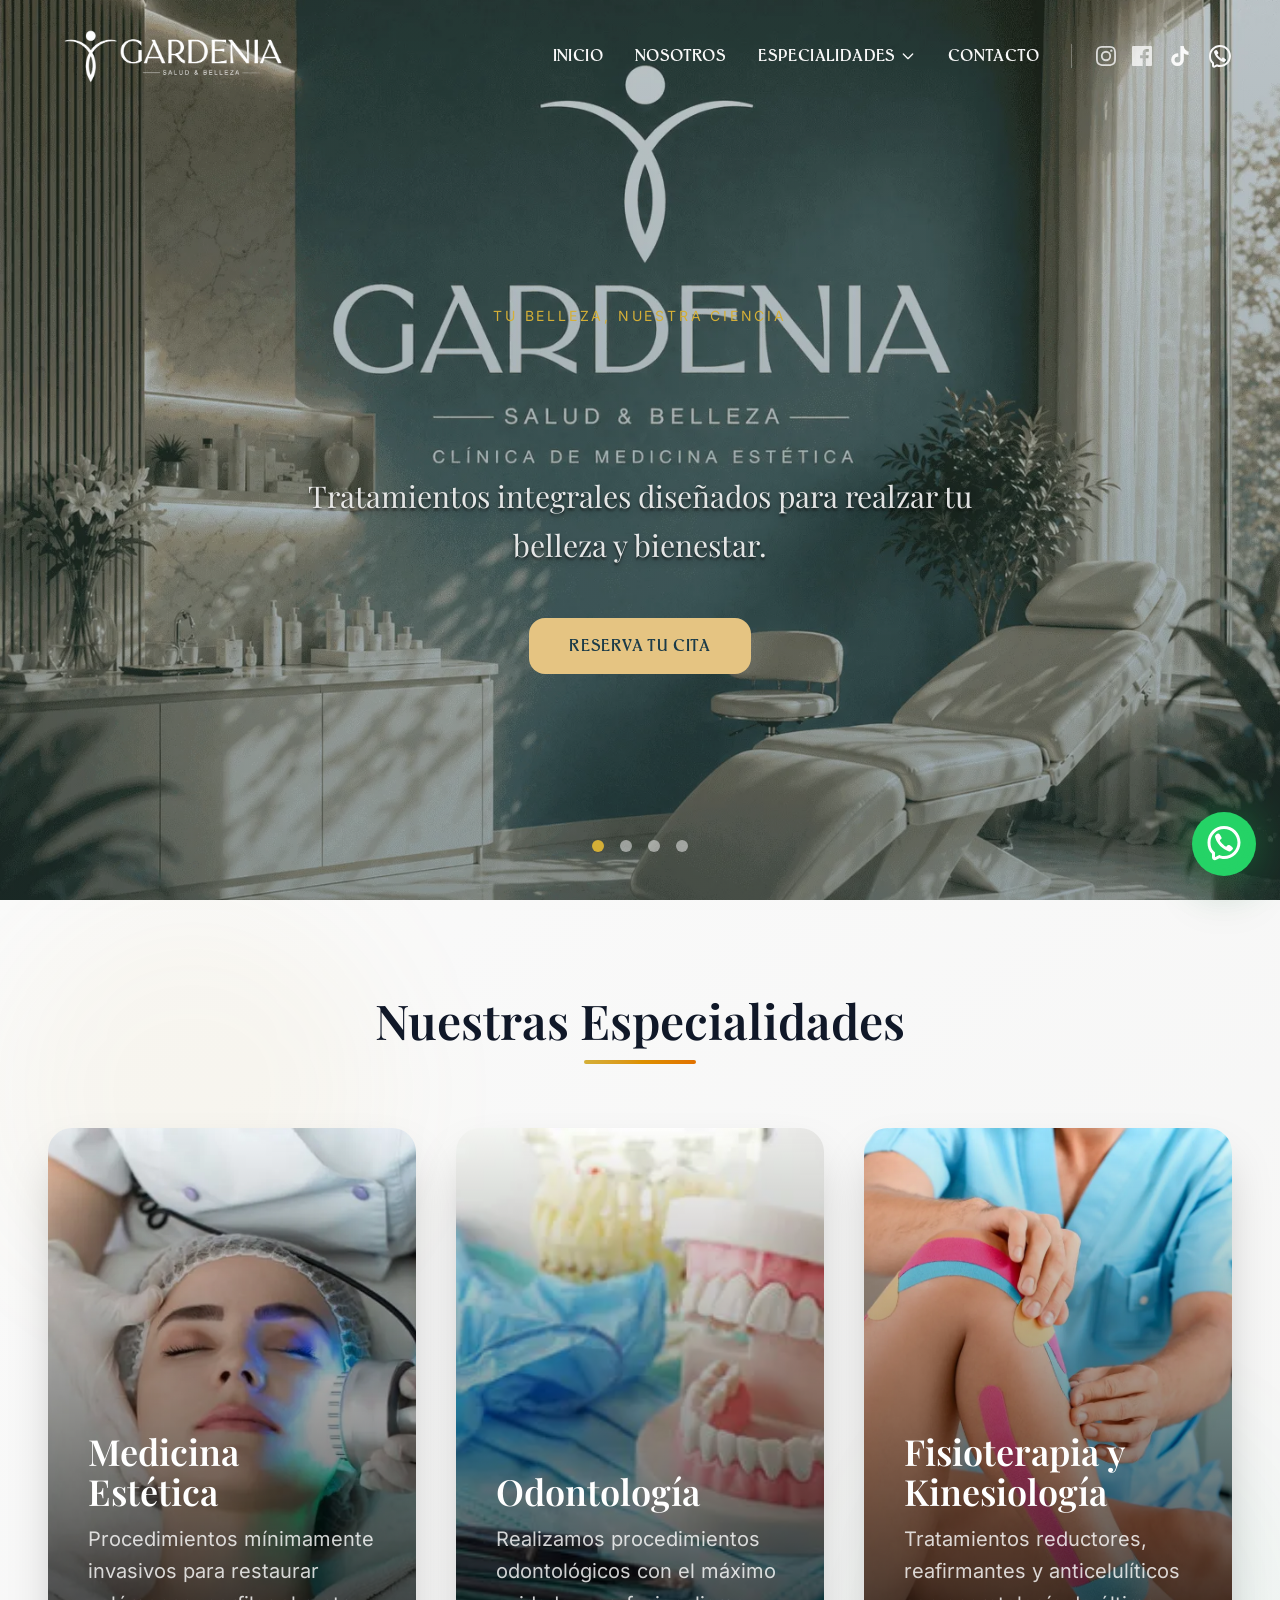
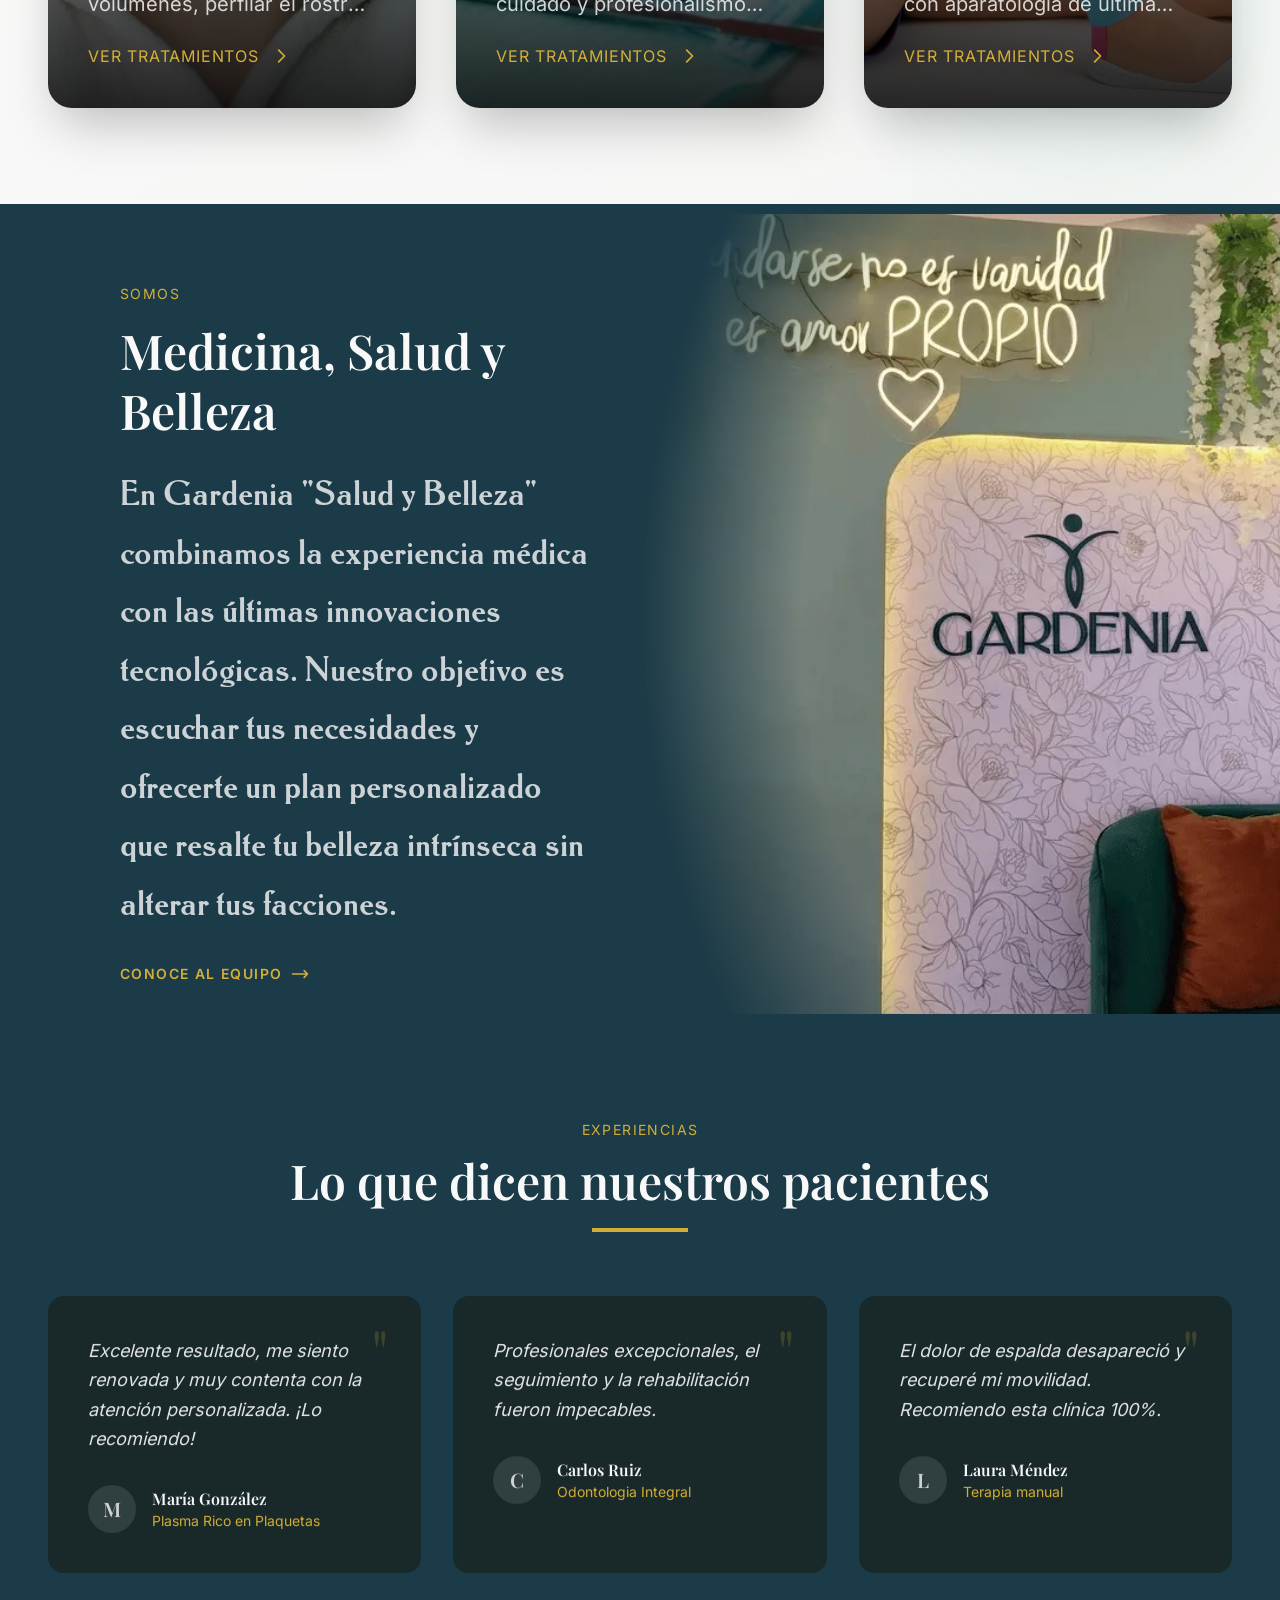
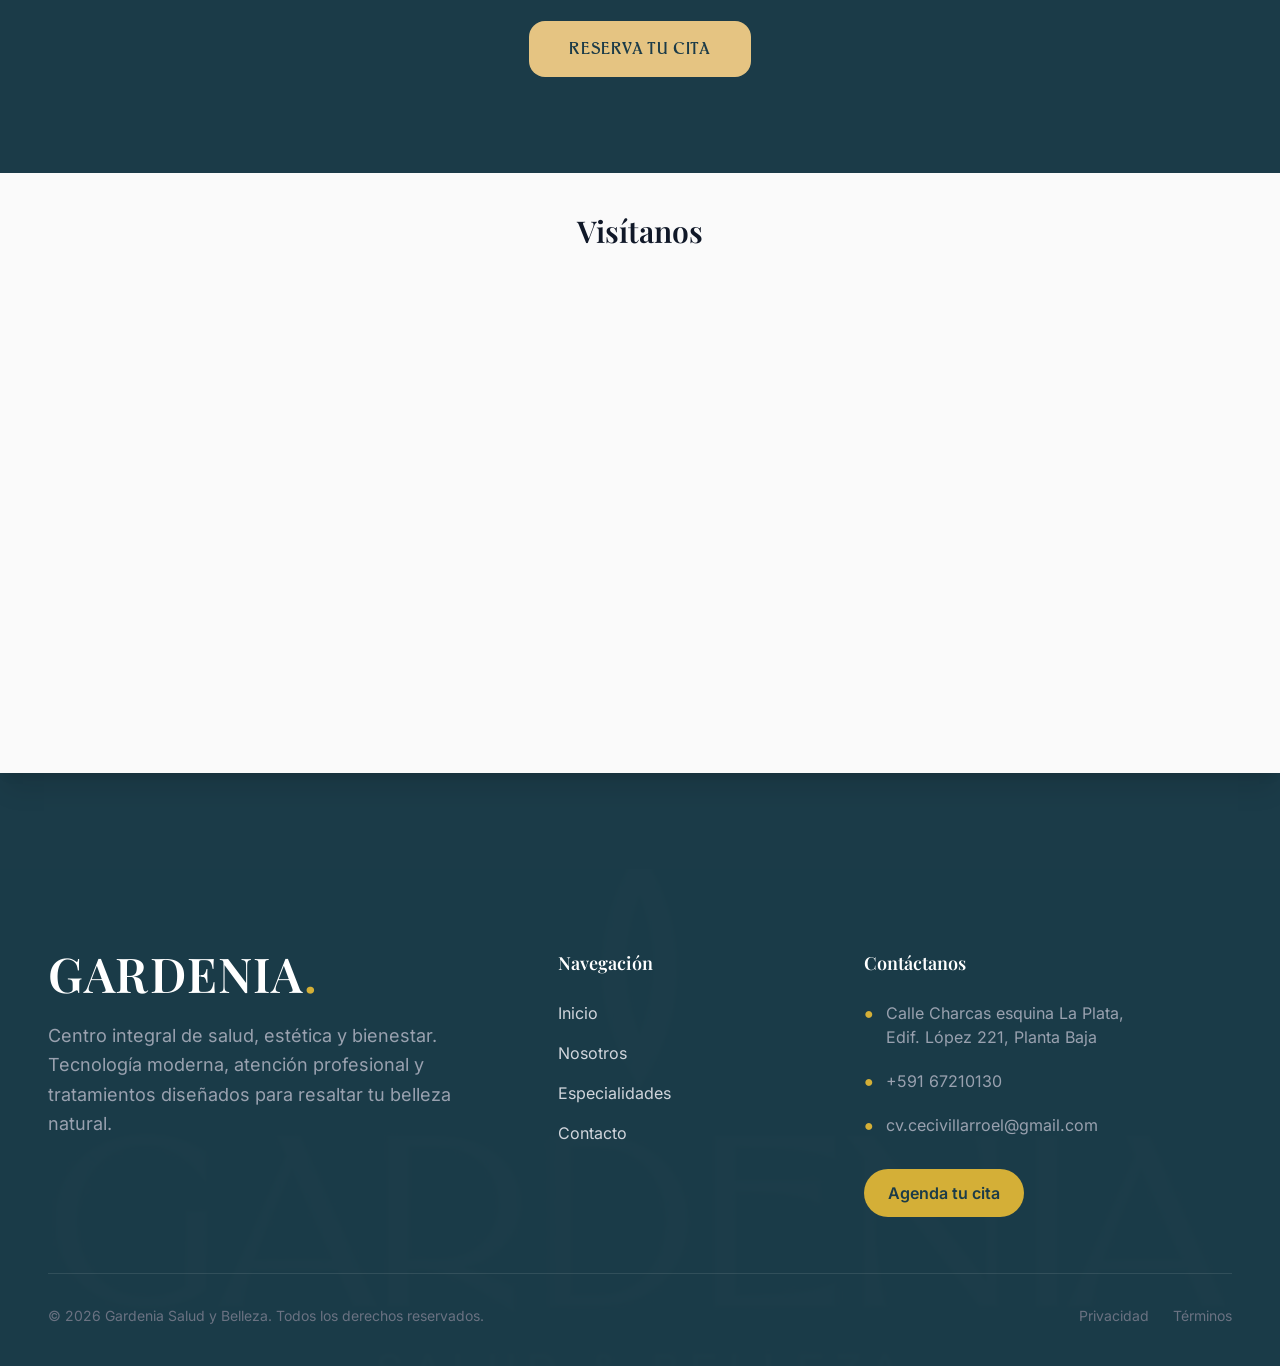
==== index.html @ 192c8b2e "correccion de seo algunas optimizaciones para el seo" ====
<!DOCTYPE html><html lang="es"> <head><meta charset="UTF-8"><meta name="viewport" content="width=device-width, initial-scale=1.0"><meta name="generator" content="Astro v6.1.8"><title>Inicio | Gardenia Salud y Belleza</title><meta name="description" content="Informacion general de la clinica Gardenia Salud y Belleza"><link rel="canonical" href="https://gardeniaclinica.com/"><!-- Robots --><meta name="robots" content="index, follow, max-image-preview:large"><meta http-equiv="content-language" content="es-bo"><!-- Open Graph --><meta property="og:type" content="website"><meta property="og:locale" content="es_BO"><meta property="og:site_name" content="Gardenia Salud y Belleza"><meta property="og:title" content="Inicio"><meta property="og:description" content="Informacion general de la clinica Gardenia Salud y Belleza"><meta property="og:url" content="https://gardeniaclinica.com/"><meta name="twitter:card" content="summary_large_image"><meta name="twitter:title" content="Inicio"><meta name="twitter:description" content="Informacion general de la clinica Gardenia Salud y Belleza"><link rel="icon" type="image/png" href="/favicon.ico"><meta name="generator" content="Astro v6.1.8"><link rel="preload" href="/fonts/inter400.woff2" as="font" type="font/woff2" crossorigin><link rel="preload" href="/fonts/inter600.woff2" as="font" type="font/woff2" crossorigin><link rel="preload" href="/fonts/playfair-display400.woff2" as="font" type="font/woff2" crossorigin><link rel="preload" href="/fonts/playfair-display600.woff2" as="font" type="font/woff2" crossorigin><!-- Schema Local Business --><script type="application/ld+json">{"@context":"https://schema.org","@type":"MedicalBusiness","name":"Gardenia Salud y Belleza","description":"Clínica Gardenia Salud y Belleza integral en Oruro, Bolivia","url":"https://GardeniaClinica.com","telephone":"+59167210130","address":{"@type":"PostalAddress","addressLocality":"Oruro","addressCountry":"BO"},"areaServed":"Oruro","priceRange":"$$"}</script><link rel="stylesheet" href="/_astro/BaseLayout.CpvgAH0Q.css">
<style>.testimonios-bg{background-image:url(/images/gardeniafondo.webp);background-size:cover;background-position:center;background-repeat:no-repeat;background-attachment:fixed;position:relative}.card-glass{background-color:#1a241fb3;backdrop-filter:blur(4px);transition:all .3s ease}.card-glass:hover{background-color:#1a241ff2;transform:scale(1.02)}
</style></head> <body class="bg-dark-green text-ivory antialiased flex flex-col min-h-screen"> <header id="main-header" class="fixed w-full top-0 z-50 transition-all duration-300 bg-transparent"> <div class="container mx-auto px-6 md:px-12 flex justify-between items-center font-custom md:mt-[20px] md:mb-[10px] lg:mt-0"> <a href="/" class="font-serif font-bold text-ivory tracking-wider"> <img src="/images/navlogo.webp" alt="Gardenia Salud y Belleza" width="250" height="100"> <span class="sr-only">Inicio - Gardenia Salud y Belleza</span> </a> <!-- Desktop Nav & Socials --> <div class="hidden md:flex items-center space-x-8"> <nav class="flex space-x-8"> <a href="/" class="text-ivory hover:text-gold transition-colors font-medium text-md uppercase tracking-wide">
Inicio
</a> <a href="/nosotros" class="text-ivory hover:text-gold transition-colors font-medium text-md uppercase tracking-wide">
Nosotros
</a> <div class="relative group"> <button class="text-ivory hover:text-gold transition-colors font-medium text-md uppercase tracking-wide flex items-center gap-1 cursor-pointer">
Especialidades
<svg class="w-4 h-4" fill="none" stroke="currentColor" viewBox="0 0 24 24"><path stroke-linecap="round" stroke-linejoin="round" stroke-width="2" d="M19 9l-7 7-7-7"></path></svg> </button> <div class="absolute left-0 mt-2 w-64 bg-dark-green shadow-xl rounded-md overflow-hidden opacity-0 invisible group-hover:opacity-100 group-hover:visible transition-all duration-300 flex flex-col border border-gold/20"> <a href="/medicina-estetica" class="px-4 py-3 text-ivory hover:bg-gold/10 hover:text-gold transition-colors text-sm">MEDICINA ESTÉTICA</a> <a href="/odontologia" class="px-4 py-3 text-ivory hover:bg-gold/10 hover:text-gold transition-colors text-sm border-t border-ivory/10">ODONTOLOGÍA</a> <a href="/fisioterapia-kinesiologia" class="px-4 py-3 text-ivory hover:bg-gold/10 hover:text-gold transition-colors text-sm border-t border-ivory/10">FISIOTERAPIA Y KINESIOLOGÍA</a> </div> </div> <a href="/contacto" class="text-ivory hover:text-gold transition-colors font-medium text-md uppercase tracking-wide">
Contacto
</a> </nav> <div class="flex items-center space-x-4 border-l border-ivory/30 pl-6"> <a href="https://www.instagram.com/gardenia_saludybelleza.bo/" target="_blank" class="text-ivory/80 hover:text-gold transition-colors" aria-label="Instagram"> <svg class="w-5 h-5" fill="currentColor" viewBox="0 0 24 24"><path d="M12 2.163c3.204 0 3.584.012 4.85.07 3.252.148 4.771 1.691 4.919 4.919.058 1.265.069 1.645.069 4.849 0 3.205-.012 3.584-.069 4.849-.149 3.225-1.664 4.771-4.919 4.919-1.266.058-1.644.07-4.85.07-3.204 0-3.584-.012-4.849-.07-3.26-.149-4.771-1.699-4.919-4.92-.058-1.265-.07-1.644-.07-4.849 0-3.204.013-3.583.07-4.849.149-3.227 1.664-4.771 4.919-4.919 1.266-.057 1.645-.069 4.849-.069zM12 0C8.741 0 8.333.014 7.053.072 2.695.272.273 2.69.073 7.052.014 8.333 0 8.741 0 12c0 3.259.014 3.668.072 4.948.2 4.358 2.618 6.78 6.98 6.98C8.333 23.986 8.741 24 12 24c3.259 0 3.668-.014 4.948-.072 4.354-.2 6.782-2.618 6.979-6.98.059-1.28.073-1.689.073-4.948 0-3.259-.014-3.667-.072-4.947-.196-4.354-2.617-6.78-6.979-6.98C15.668.014 15.259 0 12 0zm0 5.838a6.162 6.162 0 100 12.324 6.162 6.162 0 000-12.324zM12 16a4 4 0 110-8 4 4 0 010 8zm6.406-11.845a1.44 1.44 0 100 2.881 1.44 1.44 0 000-2.881z"></path> </svg> </a> <a href="https://www.facebook.com/profile.php?id=61565508519835" target="_blank" class="text-ivory/80 hover:text-gold transition-colors" aria-label="Facebook"> <svg class="w-5 h-5" fill="currentColor" viewBox="0 0 24 24"><path d="M22.675 0H1.325C.593 0 0 .593 0 1.325v21.351C0 23.407.593 24 1.325 24H12.82v-9.294H9.692v-3.622h3.128V8.413c0-3.1 1.893-4.788 4.659-4.788 1.325 0 2.463.099 2.795.143v3.24l-1.918.001c-1.504 0-1.795.715-1.795 1.763v2.313h3.587l-.467 3.622h-3.12V24h6.116c.73 0 1.323-.593 1.323-1.325V1.325C24 .593 23.407 0 22.675 0z"></path> </svg> </a> <!-- TikTok --> <a href="https://www.tiktok.com/@gardenia.saludybelleza" target="_blank" class="text-ivory hover:text-gold transition-colors" aria-label="TikTok"> <svg class="w-6 h-6" fill="currentColor" viewBox="0 0 24 24"><path d="M19.589 6.686a4.793 4.793 0 0 1-3.77-4.245V2h-3.445v13.672a2.896 2.896 0 0 1-2.894 2.889 2.896 2.896 0 0 1-2.894-2.889c0-1.594 1.3-2.889 2.894-2.889.3 0 .588.047.86.134v-3.5a6.311 6.311 0 0 0-.86-.059 6.34 6.34 0 0 0-6.343 6.346 6.34 6.34 0 0 0 6.343 6.344 6.34 6.34 0 0 0 6.343-6.344V9.435a8.291 8.291 0 0 0 4.774 1.49V7.445a4.46 4.46 0 0 1-2.648-.759z"></path></svg> </a> <!-- WhatsApp --> <a href="https://wa.me/59167210130" target="_blank" class="text-ivory hover:text-gold transition-colors" aria-label="WhatsApp"> <svg class="w-6 h-6" fill="currentColor" viewBox="0 0 24 24"> <path d="M6.014 8.00613C6.12827 7.1024 7.30277 5.87414 8.23488 6.01043L8.23339 6.00894C9.14051 6.18132 9.85859 7.74261 10.2635 8.44465C10.5504 8.95402 10.3641 9.4701 10.0965 9.68787C9.7355 9.97883 9.17099 10.3803 9.28943 10.7834C9.5 11.5 12 14 13.2296 14.7107C13.695 14.9797 14.0325 14.2702 14.3207 13.9067C14.5301 13.6271 15.0466 13.46 15.5548 13.736C16.3138 14.178 17.0288 14.6917 17.69 15.27C18.0202 15.546 18.0977 15.9539 17.8689 16.385C17.4659 17.1443 16.3003 18.1456 15.4542 17.9421C13.9764 17.5868 8 15.27 6.08033 8.55801C5.97237 8.24048 5.99955 8.12044 6.014 8.00613Z"></path> <path fill-rule="evenodd" clip-rule="evenodd" d="M12 23C10.7764 23 10.0994 22.8687 9 22.5L6.89443 23.5528C5.56462 24.2177 4 23.2507 4 21.7639V19.5C1.84655 17.492 1 15.1767 1 12C1 5.92487 5.92487 1 12 1C18.0751 1 23 5.92487 23 12C23 18.0751 18.0751 23 12 23ZM6 18.6303L5.36395 18.0372C3.69087 16.4772 3 14.7331 3 12C3 7.02944 7.02944 3 12 3C16.9706 3 21 7.02944 21 12C21 16.9706 16.9706 21 12 21C11.0143 21 10.552 20.911 9.63595 20.6038L8.84847 20.3397L6 21.7639V18.6303Z"></path> </svg> </a> </div> </div> <!-- Mobile Menu Button --> <button id="mobile-menu-btn" class="md:hidden text-ivory focus:outline-none" aria-label="Toggle Menu"> <svg class="w-6 h-6" fill="none" stroke="currentColor" viewBox="0 0 24 24" xmlns="http://www.w3.org/2000/svg"> <path stroke-linecap="round" stroke-linejoin="round" stroke-width="2" d="M4 6h16M4 12h16m-7 6h7"></path> </svg> </button> </div> <!-- Mobile Nav --> <div id="mobile-menu" class="fixed inset-0 bg-dark-green z-40 transform translate-x-full transition-transform duration-300 md:hidden flex flex-col justify-center items-center space-y-8"> <button id="close-menu-btn" class="absolute top-6 right-6 text-ivory focus:outline-none" aria-label="Close Menu"> <svg class="w-8 h-8" fill="none" stroke="currentColor" viewBox="0 0 24 24" xmlns="http://www.w3.org/2000/svg"> <path stroke-linecap="round" stroke-linejoin="round" stroke-width="2" d="M6 18L18 6M6 6l12 12"></path> </svg> </button> <a href="/" class="mobile-link text-3xl font-serif text-ivory hover:text-gold">Inicio</a> <a href="/nosotros" class="mobile-link text-3xl font-serif text-ivory hover:text-gold">Nosotros</a> <div class="flex flex-col items-center space-y-4 w-full"> <span class="text-3xl font-serif text-ivory/70 border-b border-ivory/20 pb-2 mb-2">Tratamientos</span> <a href="/medicina-estetica" class="mobile-link text-xl font-serif text-ivory hover:text-gold">Medicina Estética</a> <a href="/odontologia" class="mobile-link text-xl font-serif text-ivory hover:text-gold">Odontología</a> <a href="/fisioterapia-kinesiologia" class="mobile-link text-xl font-serif text-ivory hover:text-gold">Fisioterapia y Kinesiología</a> </div> <a href="/contacto" class="mobile-link text-3xl font-serif text-ivory hover:text-gold">Contacto</a> <div class="flex space-x-6 pt-8 mt-4 border-t border-ivory/20 w-1/2 justify-center"> <a href="https://www.instagram.com/gardenia_saludybelleza.bo/" class="text-ivory hover:text-gold transition-colors" aria-label="Instagram"> <svg class="w-8 h-8" fill="currentColor" viewBox="0 0 24 24"><path d="M12 2.163c3.204 0 3.584.012 4.85.07 3.252.148 4.771 1.691 4.919 4.919.058 1.265.069 1.645.069 4.849 0 3.205-.012 3.584-.069 4.849-.149 3.225-1.664 4.771-4.919 4.919-1.266.058-1.644.07-4.85.07-3.204 0-3.584-.012-4.849-.07-3.26-.149-4.771-1.699-4.919-4.92-.058-1.265-.07-1.644-.07-4.849 0-3.204.013-3.583.07-4.849.149-3.227 1.664-4.771 4.919-4.919 1.266-.057 1.645-.069 4.849-.069zM12 0C8.741 0 8.333.014 7.053.072 2.695.272.273 2.69.073 7.052.014 8.333 0 8.741 0 12c0 3.259.014 3.668.072 4.948.2 4.358 2.618 6.78 6.98 6.98C8.333 23.986 8.741 24 12 24c3.259 0 3.668-.014 4.948-.072 4.354-.2 6.782-2.618 6.979-6.98.059-1.28.073-1.689.073-4.948 0-3.259-.014-3.667-.072-4.947-.196-4.354-2.617-6.78-6.979-6.98C15.668.014 15.259 0 12 0zm0 5.838a6.162 6.162 0 100 12.324 6.162 6.162 0 000-12.324zM12 16a4 4 0 110-8 4 4 0 010 8zm6.406-11.845a1.44 1.44 0 100 2.881 1.44 1.44 0 000-2.881z"></path></svg> </a> <a href="https://www.facebook.com/profile.php?id=61565508519835" class="text-ivory hover:text-gold transition-colors" aria-label="Facebook"> <svg class="w-8 h-8" fill="currentColor" viewBox="0 0 24 24"><path d="M22.675 0H1.325C.593 0 0 .593 0 1.325v21.351C0 23.407.593 24 1.325 24H12.82v-9.294H9.692v-3.622h3.128V8.413c0-3.1 1.893-4.788 4.659-4.788 1.325 0 2.463.099 2.795.143v3.24l-1.918.001c-1.504 0-1.795.715-1.795 1.763v2.313h3.587l-.467 3.622h-3.12V24h6.116c.73 0 1.323-.593 1.323-1.325V1.325C24 .593 23.407 0 22.675 0z"></path></svg> </a> <!-- TikTok --> <a href="https://www.tiktok.com/@gardenia.saludybelleza" class="text-ivory hover:text-gold transition-colors" aria-label="TikTok"> <svg class="w-8 h-8" fill="currentColor" viewBox="0 0 24 24"><path d="M19.589 6.686a4.793 4.793 0 0 1-3.77-4.245V2h-3.445v13.672a2.896 2.896 0 0 1-2.894 2.889 2.896 2.896 0 0 1-2.894-2.889c0-1.594 1.3-2.889 2.894-2.889.3 0 .588.047.86.134v-3.5a6.311 6.311 0 0 0-.86-.059 6.34 6.34 0 0 0-6.343 6.346 6.34 6.34 0 0 0 6.343 6.344 6.34 6.34 0 0 0 6.343-6.344V9.435a8.291 8.291 0 0 0 4.774 1.49V7.445a4.46 4.46 0 0 1-2.648-.759z"></path></svg> </a> <!-- WhatsApp --> <a href="https://wa.me/59167210130" class="text-ivory hover:text-gold transition-colors" aria-label="WhatsApp"> <svg class="w-8 h-8" fill="currentColor" viewBox="0 0 24 24"><path d="M20.52 3.48A11.66 11.66 0 0 0 12.51 0C6 0 .88 5.12.88 11.62c0 2.04.53 4.04 1.55 5.78L.03 24l6.83-1.79c1.69.92 3.59 1.41 5.53 1.41h.01c6.5 0 11.62-5.12 11.62-11.62a11.58 11.58 0 0 0-3.5-8.52zM12.51 21.2c-1.72 0-3.41-.46-4.86-1.34l-.35-.2-4.05 1.06 1.08-3.95-.23-.36A9.58 9.58 0 0 1 2.9 11.6c0-5.3 4.31-9.61 9.61-9.61 2.57 0 4.98 1 6.79 2.81a9.58 9.58 0 0 1 2.82 6.79c-.01 5.3-4.32 9.61-9.61 9.61zm5.28-7.19c-.29-.15-1.72-.85-1.99-.95-.27-.09-.46-.14-.66.14-.2.29-.76.95-.93 1.14-.17.2-.34.22-.63.07-.29-.15-1.22-.45-2.32-1.43-.86-.77-1.44-1.72-1.61-2.01-.17-.29-.02-.45.13-.59.13-.13.29-.34.44-.51.15-.17.2-.29.3-.48.1-.19.05-.36-.03-.5-.08-.15-.66-1.6-.91-2.19-.24-.57-.48-.48-.66-.49-.17 0-.36-.01-.55-.01s-.5.07-.76.35c-.26.28-1 1.23-1 3 0 1.77 1.29 3.48 1.47 3.72.18.24 2.54 3.88 6.16 5.44.86.37 1.53.59 2.05.75.86.27 1.64.23 2.26.14.69-.1 1.72-.7 1.96-1.38.24-.68.24-1.26.17-1.38-.07-.12-.26-.2-.55-.35z"></path></svg> </a> </div> </div> </header> <script type="module">document.addEventListener("DOMContentLoaded",()=>{const e=document.getElementById("main-header"),s=document.getElementById("mobile-menu-btn"),l=document.getElementById("close-menu-btn"),n=document.getElementById("mobile-menu"),d=document.querySelectorAll(".mobile-link");window.addEventListener("scroll",()=>{window.scrollY>50?(e?.classList.remove("bg-transparent","py-4"),e?.classList.add("bg-dark-green","shadow-md","py-2")):(e?.classList.add("bg-transparent","py-4"),e?.classList.remove("bg-dark-green","shadow-md","py-2"))});const t=()=>{n?.classList.toggle("translate-x-full"),document.body.classList.toggle("overflow-hidden")};s?.addEventListener("click",t),l?.addEventListener("click",t),d.forEach(o=>{o.addEventListener("click",()=>{n?.classList.contains("translate-x-full")||t()})})});</script> <main class="flex-grow">   <section id="hero-carousel" class="relative h-screen flex items-center justify-center overflow-hidden bg-dark-green"> <!-- Slide 1 --> <div class="carousel-slide absolute inset-0 w-full h-full opacity-100 z-10 transition-opacity duration-1000"> <div class="absolute inset-0 bg-[url('/images/CarruselGardenia1.webp')] bg-cover bg-no-repeat bg-center opacity-90 mix-blend-multiply"></div> <div class="absolute inset-0 bg-gradient-to-b from-dark-green/20 to-dark-green/40"></div> <div class="container mx-auto px-6 relative z-20 text-center max-w-4xl h-full flex flex-col justify-center items-center pt-20"> <span class="slide-content block text-gold font-medium tracking-[0.2em] uppercase text-sm mb-6">Tu belleza, nuestra ciencia</span> <h1 class="slide-content text-5xl md:text-7xl font-serif font-bold text-ivory mb-8 leading-tight"> <!-- 	GARDENIA <br /> estética y salud--> <br> </h1> <p class="slide-content text-lg md:text-3xl font-serif text-shadow-lg/30 text-ivory/90 mb-12 max-w-2xl mx-auto leading-relaxed">
Tratamientos integrales diseñados para realzar tu belleza y
					bienestar.
</p> <div class="slide-content font-custom"> <a href="https://wa.me/59167210130" target="_blank" class="rounded-2xl inline-block bg-gold-sand text-dark-green px-10 py-4 uppercase tracking-wider text-md font-medium hover:bg-gold transition-colors duration-300">
Reserva tu cita
</a> </div> </div> </div> <!-- Slide 2 --> <div class="carousel-slide absolute inset-0 w-full h-full opacity-0 z-0 transition-opacity duration-1000"> <div class="absolute inset-0 bg-[url('/images/esteticaCarrusel.webp')] bg-cover bg-center opacity-90 mix-blend-multiply"></div> <div class="absolute inset-0 bg-gradient-to-b from-dark-green/20 to-dark-green/40"></div> <div class="container mx-auto px-6 relative z-20 h-full flex flex-col justify-center items-end text-right pt-20"> <div class="max-w-3xl"> <span class="slide-content block text-gold font-medium tracking-[0.2em] uppercase text-sm mb-6 translate-y-8 opacity-0">Resultados Visibles</span> <h1 class="slide-content text-5xl md:text-7xl font-serif font-bold text-ivory mb-8 leading-tight translate-y-8 opacity-0">
Medicina Estética <br> de Vanguardia
</h1> <p class="slide-content font-Segoe-Script text-lg md:text-3xl text-shadow-lg/30 text-ivory/90 mb-6 max-w-2xl ml-auto leading-relaxed translate-y-8 opacity-0">
Empieza hoy tu transformación. Te acompañamos en cada
						paso.
</p> <div class="slide-content translate-y-8 opacity-0 font-custom"> <a href="/medicina-estetica" class="rounded-2xl inline-block bg-gold text-shadow-lg/10 text-white px-10 py-4 uppercase tracking-wider text-md font-medium hover:bg-gold-sand transition-colors duration-300">
Ver Tratamientos
</a> </div> </div> </div> </div> <!-- Slide 3 --> <div class="carousel-slide absolute inset-0 w-full h-full opacity-0 z-0 transition-opacity duration-1000"> <div class="absolute inset-0 bg-[url('https://images.unsplash.com/photo-1629909613654-28e377c37b09?q=80&w=2068&auto=format&fit=crop')] bg-cover bg-center opacity-90 mix-blend-multiply"></div> <div class="absolute inset-0 bg-gradient-to-b from-dark-green/20 to-dark-green/40"></div> <div class="container mx-auto px-6 relative z-20 h-full flex flex-col justify-center items-end text-right pt-20"> <div class="max-w-3xl"> <span class="slide-content block text-gold font-medium tracking-[0.2em] uppercase text-sm mb-6 translate-y-8 opacity-0">Tu bienestar es prioridad</span> <h1 class="slide-content text-5xl md:text-7xl font-serif font-bold text-ivory mb-8 leading-tight translate-y-8 opacity-0">
Odontología <br> Integral
</h1> <p class="slide-content font-Segoe-Script text-lg md:text-3xl text-shadow-lg/30 text-ivory/90 mb-6 max-w-2xl ml-auto leading-relaxed translate-y-8 opacity-0">
Una sonrisa que enamora comienza con una salud que se
						siente.
</p> <div class="slide-content translate-y-8 opacity-0 font-custom"> <a href="/odontologia" class="rounded-2xl inline-block text-shadow-lg/10 bg-gold text-white px-10 py-4 uppercase tracking-wider text-md font-medium hover:bg-gold-sand transition-colors duration-300">
Ver Tratamientos
</a> </div> </div> </div> </div> <!-- Slide 4 --> <div class="carousel-slide absolute inset-0 w-full h-full opacity-0 z-0 transition-opacity duration-1000"> <div class="absolute inset-0 bg-[url('/images/fisioCarrusel.webp')] bg-cover bg-center opacity-90 mix-blend-multiply"></div> <div class="absolute inset-0 bg-gradient-to-b from-dark-green/20 to-dark-green/40"></div> <div class="container mx-auto px-6 relative z-20 h-full flex flex-col justify-center items-end text-right pt-20"> <div class="max-w-3xl"> <span class="slide-content block text-gold font-medium tracking-[0.2em] uppercase text-sm mb-6 translate-y-8 opacity-0">Tecnología de última generación</span> <h1 class="slide-content text-5xl md:text-7xl font-serif font-bold text-ivory mb-8 leading-tight translate-y-8 opacity-0">
Fisioterapia y Kinesiología <br> </h1> <p class="slide-content font-Segoe-Script text-lg md:text-3xl text-shadow-lg/30 text-ivory/90 mb-6 max-w-2xl ml-auto leading-relaxed translate-y-8 opacity-0">
Da el primer paso hacia un cuerpo sin límites.
</p> <div class="slide-content translate-y-8 opacity-0 font-custom"> <a href="/fisioterapia-kinesiologia" class="rounded-2xl inline-block text-shadow-lg/10 bg-gold-sand text-dark-green px-10 py-4 uppercase tracking-wider text-md font-medium hover:bg-gold transition-colors duration-300">
Ver Tratamientos
</a> </div> </div> </div> </div> <!-- Carousel Controls --> <div class="absolute bottom-12 left-0 right-0 z-30 flex justify-center space-x-4"> <button class="carousel-dot w-3 h-3 rounded-full bg-gold transition-colors duration-300" data-index="0" aria-label="Slide 1"></button> <button class="carousel-dot w-3 h-3 rounded-full bg-ivory/50 hover:bg-ivory transition-colors duration-300" data-index="1" aria-label="Slide 2"></button> <button class="carousel-dot w-3 h-3 rounded-full bg-ivory/50 hover:bg-ivory transition-colors duration-300" data-index="2" aria-label="Slide 3"></button> <button class="carousel-dot w-3 h-3 rounded-full bg-ivory/50 hover:bg-ivory transition-colors duration-300" data-index="3" aria-label="Slide 4"></button> </div> </section>  <section id="especialidades" class="py-24 bg-gradient-to-br from-zinc-50 to-stone-100 relative overflow-hidden"> <!-- Elementos decorativos suaves --> <div class="absolute top-0 left-0 w-96 h-96 bg-gold/5 rounded-full blur-3xl"></div> <div class="absolute bottom-0 right-0 w-96 h-96 bg-emerald-500/5 rounded-full blur-3xl"></div> <div class="container mx-auto px-6 md:px-12 relative"> <!-- Título --> <div class="text-center mb-16 scroll-reveal"> <h2 class="text-4xl md:text-5xl font-serif font-bold text-gray-900 mb-4">
Nuestras Especialidades
</h2> <div class="w-28 h-1 bg-gradient-to-r from-gold to-amber-600 mx-auto rounded-full"></div> </div> <!-- Grid de Cards --> <div class="grid grid-cols-1 md:grid-cols-3 gap-8 md:gap-10"> <!-- Card 1: Medicina Estética --> <div class="scroll-reveal group relative h-[520px] md:h-[580px] rounded-3xl overflow-hidden shadow-2xl"> <img src="/images/cardEsteticaIndex.webp" alt="Medicina Estética" class="absolute inset-0 w-full h-full object-cover transition-transform duration-700 group-hover:scale-110"> <div class="absolute inset-0 bg-gradient-to-t from-black/85 via-black/40 to-transparent transition-all duration-500 group-hover:via-black/50"></div> <div class="absolute bottom-0 left-0 right-0 p-8 md:p-10 text-white"> <h3 class="text-3xl md:text-2xl lg:text-4xl font-serif font-bold mb-3 group-hover:text-gold transition-colors">
Medicina Estética
</h3> <p class="text-white/80 leading-relaxed mb-6 line-clamp-3 text-xl">
Procedimientos mínimamente invasivos para restaurar
							volúmenes, perfilar el rostro y lograr resultados
							naturales y armoniosos.
</p> <a href="/medicina-estetica" class="inline-flex items-center gap-2 text-gold font-medium uppercase tracking-wider text-md hover:gap-3 transition-all">
Ver tratamientos
<svg xmlns="http://www.w3.org/2000/svg" class="w-5 h-5 transition-transform group-hover:translate-x-1" fill="none" viewBox="0 0 24 24" stroke="currentColor"> <path stroke-linecap="round" stroke-linejoin="round" stroke-width="2" d="M14 5l7 7-7 7"></path> </svg> </a> </div> </div> <!-- Card 2: Odontología --> <div class="scroll-reveal group relative h-[520px] md:h-[580px] rounded-3xl overflow-hidden shadow-2xl"> <img src="/images/cardOdontologoIndex.webp" alt="Odontología" class="absolute inset-0 w-full h-full object-cover transition-transform duration-700 group-hover:scale-110"> <div class="absolute inset-0 bg-gradient-to-t from-black/85 via-black/40 to-transparent transition-all duration-500 group-hover:via-black/50"></div> <div class="absolute bottom-0 left-0 right-0 p-8 md:p-10 text-white"> <h3 class="text-3xl md:text-2xl lg:text-4xl font-serif font-bold mb-3 group-hover:text-gold transition-colors">
Odontología
</h3> <p class="text-white/80 leading-relaxed mb-6 line-clamp-3 text-xl">
Realizamos procedimientos odontológicos con el
							máximo cuidado y profesionalismo para devolverte la
							salud y estética de tu sonrisa.
</p> <a href="/odontologia" class="inline-flex items-center gap-2 text-gold font-medium uppercase tracking-wider text-md hover:gap-3 transition-all">
Ver tratamientos
<svg xmlns="http://www.w3.org/2000/svg" class="w-5 h-5 transition-transform group-hover:translate-x-1" fill="none" viewBox="0 0 24 24" stroke="currentColor"> <path stroke-linecap="round" stroke-linejoin="round" stroke-width="2" d="M14 5l7 7-7 7"></path> </svg> </a> </div> </div> <!-- Card 3: Fisioterapia --> <div class="scroll-reveal group relative h-[520px] md:h-[580px] rounded-3xl overflow-hidden shadow-2xl"> <img src="/images/cardFisioIndex.webp" alt="Fisioterapia y Kinesiología" class="absolute inset-0 w-full h-full object-cover transition-transform duration-700 group-hover:scale-110"> <div class="absolute inset-0 bg-gradient-to-t from-black/85 via-black/40 to-transparent transition-all duration-500 group-hover:via-black/50"></div> <div class="absolute bottom-0 left-0 right-0 p-8 md:p-10 text-white"> <h3 class="text-3xl md:text-2xl lg:text-4xl font-serif font-bold mb-3 group-hover:text-gold transition-colors">
Fisioterapia y Kinesiología
</h3> <p class="text-white/80 leading-relaxed mb-6 line-clamp-3 text-xl">
Tratamientos reductores, reafirmantes y
							anticelulíticos con aparatología de última
							generación.
</p> <a href="/fisioterapia-kinesiologia" class="inline-flex items-center gap-2 text-gold font-medium uppercase tracking-wider text-md hover:gap-3 transition-all">
Ver tratamientos
<svg xmlns="http://www.w3.org/2000/svg" class="w-5 h-5 transition-transform group-hover:translate-x-1" fill="none" viewBox="0 0 24 24" stroke="currentColor"> <path stroke-linecap="round" stroke-linejoin="round" stroke-width="2" d="M14 5l7 7-7 7"></path> </svg> </a> </div> </div> </div> </div> </section>  <section class="bg-dark-green"> <div class="mx-auto flex flex-col md:flex-row items-center"> <div class="md:w-1/2 mt-10 sm:pt-20 mb-12 md:mt-0 md:mb-0 pr-0 md:pr-12 md:px-30 gsap-fade-up px-6"> <span class="text-gold font-medium uppercase tracking-widest text-sm mb-4 block">Somos</span> <h2 class="text-4xl md:text-5xl font-serif font-bold text-ivory mb-6 leading-tight sm:text-2xl">
Medicina, Salud y Belleza
</h2> <p class="text-md sm:text-lg text-ivory/80 leading-relaxed mb-8 md:text-2xl lg:text-4xl font-custom">
En Gardenia "Salud y Belleza" combinamos la experiencia
					médica con las últimas innovaciones tecnológicas. Nuestro
					objetivo es escuchar tus necesidades y ofrecerte un plan
					personalizado que resalte tu belleza intrínseca sin alterar
					tus facciones.
</p> <a href="/nosostros" class="text-gold mb-0 md:mb-10 font-bold uppercase tracking-widest text-sm flex items-center group">
Conoce al equipo
<svg class="w-5 h-5 ml-2 transform group-hover:translate-x-2 transition-transform" fill="none" stroke="currentColor" viewBox="0 0 24 24" xmlns="http://www.w3.org/2000/svg"> <path stroke-linecap="round" stroke-linejoin="round" stroke-width="2" d="M17 8l4 4m0 0l-4 4m4-4H3"></path> </svg> </a> </div> <div class="md:w-1/2 w-full gsap-fade-up"> <div class="aspect-[4/5] mask-radial-[100%_100%] mask-radial-from-75% mask-radial-at-right bg-ivory/10 relative overflow-hidden"> <img src="/images/gardeniaabout.webp" alt="Instalaciones de la clínica" class="absolute inset-0 w-full h-full object-cover"> </div> </div> </div> </section>  <section class="testimonios-bg py-24"> <div class="testimonios-content container mx-auto px-6 md:px-12"> <div class="text-center mb-16 gsap-fade-up"> <span class="text-gold font-medium uppercase tracking-widest text-sm mb-4 block">Experiencias</span> <h2 class="text-4xl md:text-5xl font-serif font-bold text-ivory mb-6">
Lo que dicen nuestros pacientes
</h2> <div class="w-24 h-1 bg-gold mx-auto"></div> </div> <div class="grid grid-cols-1 md:grid-cols-3 gap-8"> <div class="gsap-fade-up card-glass p-8 md:p-10 rounded-2xl relative"> <div class="text-gold opacity-20 absolute top-6 right-8 text-6xl font-serif">
"
</div> <p class="text-ivory/90 italic mb-8 relative z-10 text-lg leading-relaxed"> Excelente resultado, me siento renovada y muy contenta con la atención personalizada. ¡Lo recomiendo! </p> <div class="flex items-center"> <div class="w-12 h-12 bg-ivory/10 rounded-full flex items-center justify-center font-serif text-xl font-bold text-ivory/80 mr-4"> M </div> <div> <h4 class="font-bold text-ivory">María González</h4> <p class="text-sm text-gold">Plasma Rico en Plaquetas</p> </div> </div> </div><div class="gsap-fade-up card-glass p-8 md:p-10 rounded-2xl relative"> <div class="text-gold opacity-20 absolute top-6 right-8 text-6xl font-serif">
"
</div> <p class="text-ivory/90 italic mb-8 relative z-10 text-lg leading-relaxed"> Profesionales excepcionales, el seguimiento y la rehabilitación fueron impecables. </p> <div class="flex items-center"> <div class="w-12 h-12 bg-ivory/10 rounded-full flex items-center justify-center font-serif text-xl font-bold text-ivory/80 mr-4"> C </div> <div> <h4 class="font-bold text-ivory">Carlos Ruiz</h4> <p class="text-sm text-gold">Odontologia Integral</p> </div> </div> </div><div class="gsap-fade-up card-glass p-8 md:p-10 rounded-2xl relative"> <div class="text-gold opacity-20 absolute top-6 right-8 text-6xl font-serif">
"
</div> <p class="text-ivory/90 italic mb-8 relative z-10 text-lg leading-relaxed"> El dolor de espalda desapareció y recuperé mi movilidad. Recomiendo esta clínica 100%. </p> <div class="flex items-center"> <div class="w-12 h-12 bg-ivory/10 rounded-full flex items-center justify-center font-serif text-xl font-bold text-ivory/80 mr-4"> L </div> <div> <h4 class="font-bold text-ivory">Laura Méndez</h4> <p class="text-sm text-gold">Terapia manual</p> </div> </div> </div> </div> <br><br> <div class="slide-content font-custom flex justify-center items-center"> <a href="https://wa.me/59167210130" target="_blank" class="rounded-2xl inline-block bg-gold-sand text-dark-green px-10 py-4 uppercase tracking-wider text-md font-medium hover:bg-gold transition-colors duration-300">
Reserva tu cita
</a> </div> </div> </section> <!-- Mapa Section --><section class="pt-10 bg-zinc-50"> <div class=""> <div class="text-center mb-6"> <h2 class="text-3xl font-serif font-semibold text-gray-900">
Visítanos
</h2> </div> <div class="overflow-hidden shadow-xl"> <iframe src="https://www.google.com/maps/embed?pb=!1m18!1m12!1m3!1d1128.4261473859012!2d-67.11447862407586!3d-17.952757652856317!2m3!1f0!2f0!3f0!3m2!1i1024!2i768!4f13.1!3m3!1m2!1s0x93e2bb000ef6d937%3A0xbb67327ea1f57302!2zR2FyZGVuaWEg4oCcU2FsdWQgeSBCZWxsZXph4oCd!5e0!3m2!1ses-419!2sus!4v1777518550943!5m2!1ses-419!2sus" width="100%" height="500" style="border:0;" allowfullscreen="" loading="lazy" referrerpolicy="no-referrer-when-downgrade" title="Ubicación de la clínica Gardenia Salud y Belleza en Google Maps">
            </iframe> </div> </div> </section> <a href="https://wa.me/59167210130?text=Hola%2C%20me%20gustar%C3%ADa%20agendar%20una%20cita." target="_blank" rel="noopener noreferrer" aria-label="Contactar por WhatsApp" class="fixed bottom-6 right-6 z-50 group"> <div class="relative flex items-center justify-center w-16 h-16 rounded-full bg-[#25D366] shadow-2xl hover:scale-110 transition duration-300 animate-pulse"> <!-- Glow --> <div class="absolute inset-0 rounded-full bg-[#25D366] blur-xl opacity-40 group-hover:opacity-70 transition"></div> <!-- Icono --> <svg xmlns="http://www.w3.org/2000/svg" viewBox="-4 -3 32 32" class="w-12 h-12 fill-white relative z-10"> <path d="M6.014 8.00613C6.12827 7.1024 7.30277 5.87414 8.23488 6.01043L8.23339 6.00894C9.14051 6.18132 9.85859 7.74261 10.2635 8.44465C10.5504 8.95402 10.3641 9.4701 10.0965 9.68787C9.7355 9.97883 9.17099 10.3803 9.28943 10.7834C9.5 11.5 12 14 13.2296 14.7107C13.695 14.9797 14.0325 14.2702 14.3207 13.9067C14.5301 13.6271 15.0466 13.46 15.5548 13.736C16.3138 14.178 17.0288 14.6917 17.69 15.27C18.0202 15.546 18.0977 15.9539 17.8689 16.385C17.4659 17.1443 16.3003 18.1456 15.4542 17.9421C13.9764 17.5868 8 15.27 6.08033 8.55801C5.97237 8.24048 5.99955 8.12044 6.014 8.00613Z"></path> <path fill-rule="evenodd" clip-rule="evenodd" d="M12 23C10.7764 23 10.0994 22.8687 9 22.5L6.89443 23.5528C5.56462 24.2177 4 23.2507 4 21.7639V19.5C1.84655 17.492 1 15.1767 1 12C1 5.92487 5.92487 1 12 1C18.0751 1 23 5.92487 23 12C23 18.0751 18.0751 23 12 23ZM6 18.6303L5.36395 18.0372C3.69087 16.4772 3 14.7331 3 12C3 7.02944 7.02944 3 12 3C16.9706 3 21 7.02944 21 12C21 16.9706 16.9706 21 12 21C11.0143 21 10.552 20.911 9.63595 20.6038L8.84847 20.3397L6 21.7639V18.6303Z"></path> </svg> </div> <!-- Tooltip --> <span class="absolute right-20 top-1/2 -translate-y-1/2 bg-white text-dark-green text-sm font-semibold px-4 py-2 rounded-full shadow-lg opacity-0 group-hover:opacity-100 transition whitespace-nowrap">
Escríbenos
</span> </a>  </main> <footer class="relative mt-24 overflow-hidden bg-dark-green text-gray-300"> <!-- Fondo decorativo --> <div class="absolute inset-0"> <img src="/images/gardeniaFondoEspecialidades.webp" alt="Fondo footer" class="w-full h-full object-cover opacity-10"> <div class="absolute inset-0 bg-dark-green/95"></div> </div> <div class="relative z-10 container mx-auto px-6 md:px-12 pt-20 pb-10"> <!-- Top --> <div class="grid grid-cols-1 md:grid-cols-12 gap-10"> <!-- Marca --> <div class="md:col-span-5"> <a href="/" class="inline-block text-4xl md:text-5xl font-serif font-bold text-white tracking-wide mb-6">
GARDENIA<span class="text-gold">.</span> </a> <p class="text-gray-400 leading-relaxed text-base md:text-lg max-w-lg">
Centro integral de salud, estética y bienestar. Tecnología moderna,
          atención profesional y tratamientos diseñados para resaltar tu belleza
          natural.
</p> </div> <!-- Navegación --> <div class="md:col-span-3"> <h2 class="text-white text-lg font-semibold mb-6">Navegación</h2> <ul class="space-y-4 text-base"> <li> <a href="/" class="hover:text-gold transition">Inicio</a> </li> <li> <a href="/nosotros" class="hover:text-gold transition">Nosotros</a> </li> <li> <a href="/especialidades" class="hover:text-gold transition">
Especialidades
</a> </li> <li> <a href="/contacto" class="hover:text-gold transition">Contacto</a> </li> </ul> </div> <!-- Contacto --> <div class="md:col-span-4"> <h4 class="text-white text-lg font-semibold mb-6">Contáctanos</h4> <div class="space-y-5 text-base text-gray-400"> <div class="flex gap-3"> <span class="text-gold">●</span> <span>
Calle Charcas esquina La Plata,<br>
Edif. López 221, Planta Baja
</span> </div> <div class="flex gap-3 items-center"> <span class="text-gold">●</span> <a href="tel:+59167210130" class="hover:text-gold transition">
+591 67210130
</a> </div> <div class="flex gap-3 items-center"> <span class="text-gold">●</span> <a href="mailto:cv.cecivillarroel@gmail.com" class="hover:text-gold transition">
cv.cecivillarroel@gmail.com
</a> </div> </div> <!-- CTA --> <a href="https://wa.me/59167210130" class="inline-block mt-8 px-6 py-3 rounded-full bg-gold text-dark-green font-semibold hover:scale-105 transition">
Agenda tu cita
</a> </div> </div> <!-- Bottom --> <div class="border-t border-white/10 mt-14 pt-8 flex flex-col md:flex-row gap-4 justify-between items-center text-sm text-gray-500"> <p>
© 2026 Gardenia Salud y Belleza. Todos los derechos reservados.
</p> <div class="flex gap-6"> <a href="#" class="hover:text-gold transition">Privacidad</a> <a href="#" class="hover:text-gold transition">Términos</a> </div> </div> </div> </footer> </body></html> <script type="module" src="/_astro/index.astro_astro_type_script_index_0_lang.BONgUlpo.js"></script>
---- _astro/BaseLayout.CpvgAH0Q.css ----
@layer properties{@supports (((-webkit-hyphens:none)) and (not (margin-trim:inline))) or ((-moz-orient:inline) and (not (color:rgb(from red r g b)))){*,:before,:after,::backdrop{--tw-translate-x:0;--tw-translate-y:0;--tw-translate-z:0;--tw-scale-x:1;--tw-scale-y:1;--tw-scale-z:1;--tw-rotate-x:initial;--tw-rotate-y:initial;--tw-rotate-z:initial;--tw-skew-x:initial;--tw-skew-y:initial;--tw-space-y-reverse:0;--tw-space-x-reverse:0;--tw-border-style:solid;--tw-gradient-position:initial;--tw-gradient-from:#0000;--tw-gradient-via:#0000;--tw-gradient-to:#0000;--tw-gradient-stops:initial;--tw-gradient-via-stops:initial;--tw-gradient-from-position:0%;--tw-gradient-via-position:50%;--tw-gradient-to-position:100%;--tw-mask-linear:linear-gradient(#fff, #fff);--tw-mask-radial:linear-gradient(#fff, #fff);--tw-mask-conic:linear-gradient(#fff, #fff);--tw-mask-left:linear-gradient(#fff, #fff);--tw-mask-right:linear-gradient(#fff, #fff);--tw-mask-bottom:linear-gradient(#fff, #fff);--tw-mask-top:linear-gradient(#fff, #fff);--tw-mask-top-from-position:0%;--tw-mask-top-to-position:100%;--tw-mask-top-from-color:black;--tw-mask-top-to-color:transparent;--tw-mask-right-from-position:0%;--tw-mask-right-to-position:100%;--tw-mask-right-from-color:black;--tw-mask-right-to-color:transparent;--tw-mask-bottom-from-position:0%;--tw-mask-bottom-to-position:100%;--tw-mask-bottom-from-color:black;--tw-mask-bottom-to-color:transparent;--tw-mask-radial-from-position:0%;--tw-mask-radial-to-position:100%;--tw-mask-radial-from-color:black;--tw-mask-radial-to-color:transparent;--tw-mask-radial-shape:ellipse;--tw-mask-radial-size:farthest-corner;--tw-mask-radial-position:center;--tw-leading:initial;--tw-font-weight:initial;--tw-tracking:initial;--tw-shadow:0 0 #0000;--tw-shadow-color:initial;--tw-shadow-alpha:100%;--tw-inset-shadow:0 0 #0000;--tw-inset-shadow-color:initial;--tw-inset-shadow-alpha:100%;--tw-ring-color:initial;--tw-ring-shadow:0 0 #0000;--tw-inset-ring-color:initial;--tw-inset-ring-shadow:0 0 #0000;--tw-ring-inset:initial;--tw-ring-offset-width:0px;--tw-ring-offset-color:#fff;--tw-ring-offset-shadow:0 0 #0000;--tw-blur:initial;--tw-brightness:initial;--tw-contrast:initial;--tw-grayscale:initial;--tw-hue-rotate:initial;--tw-invert:initial;--tw-opacity:initial;--tw-saturate:initial;--tw-sepia:initial;--tw-drop-shadow:initial;--tw-drop-shadow-color:initial;--tw-drop-shadow-alpha:100%;--tw-drop-shadow-size:initial;--tw-backdrop-blur:initial;--tw-backdrop-brightness:initial;--tw-backdrop-contrast:initial;--tw-backdrop-grayscale:initial;--tw-backdrop-hue-rotate:initial;--tw-backdrop-invert:initial;--tw-backdrop-opacity:initial;--tw-backdrop-saturate:initial;--tw-backdrop-sepia:initial;--tw-duration:initial;--tw-ease:initial;--tw-text-shadow-color:initial;--tw-text-shadow-alpha:100%}}}@layer theme{:root,:host{--font-sans:"Inter", sans-serif;--font-serif:"Playfair Display", serif;--font-mono:ui-monospace, SFMono-Regular, Menlo, Monaco, Consolas, "Liberation Mono", "Courier New", monospace;--color-amber-600:oklch(66.6% .179 58.318);--color-green-500:oklch(72.3% .219 149.579);--color-green-600:oklch(62.7% .194 149.214);--color-emerald-500:oklch(69.6% .17 162.48);--color-emerald-950:oklch(26.2% .051 172.552);--color-gray-100:oklch(96.7% .003 264.542);--color-gray-300:oklch(87.2% .01 258.338);--color-gray-400:oklch(70.7% .022 261.325);--color-gray-500:oklch(55.1% .027 264.364);--color-gray-600:oklch(44.6% .03 256.802);--color-gray-900:oklch(21% .034 264.665);--color-zinc-50:oklch(98.5% 0 0);--color-stone-100:oklch(97% .001 106.424);--color-black:#000;--color-white:#fff;--spacing:.25rem;--container-lg:32rem;--container-2xl:42rem;--container-3xl:48rem;--container-4xl:56rem;--container-7xl:80rem;--text-xs:.75rem;--text-xs--line-height:calc(1 / .75);--text-sm:.875rem;--text-sm--line-height:calc(1.25 / .875);--text-base:1rem;--text-base--line-height: 1.5 ;--text-lg:1.125rem;--text-lg--line-height:calc(1.75 / 1.125);--text-xl:1.25rem;--text-xl--line-height:calc(1.75 / 1.25);--text-2xl:1.5rem;--text-2xl--line-height:calc(2 / 1.5);--text-3xl:1.875rem;--text-3xl--line-height: 1.2 ;--text-4xl:2.25rem;--text-4xl--line-height:calc(2.5 / 2.25);--text-5xl:3rem;--text-5xl--line-height:1;--text-6xl:3.75rem;--text-6xl--line-height:1;--text-7xl:4.5rem;--text-7xl--line-height:1;--font-weight-medium:500;--font-weight-semibold:600;--font-weight-bold:700;--tracking-wide:.025em;--tracking-wider:.05em;--tracking-widest:.1em;--leading-tight:1.25;--leading-relaxed:1.625;--radius-md:.375rem;--radius-xl:.75rem;--radius-2xl:1rem;--radius-3xl:1.5rem;--drop-shadow-sm:0 1px 2px #00000026;--drop-shadow-lg:0 4px 4px #00000026;--ease-in-out:cubic-bezier(.4, 0, .2, 1);--animate-pulse:pulse 2s cubic-bezier(.4, 0, .6, 1) infinite;--blur-sm:8px;--blur-md:12px;--blur-xl:24px;--blur-3xl:64px;--default-transition-duration:.15s;--default-transition-timing-function:cubic-bezier(.4, 0, .2, 1);--default-font-family:var(--font-sans);--default-mono-font-family:var(--font-mono);--color-gold:#d4af37;--color-gold-sand:#e5c482;--color-dark-green:#1b3b48;--color-ivory:#f9f9f9;--font-Segoe-Script:"Segoe Script", cursive;--font-custom:"Rekord Antiqua SemiBold", serif}}@layer base{*,:after,:before,::backdrop{box-sizing:border-box;border:0 solid;margin:0;padding:0}::file-selector-button{box-sizing:border-box;border:0 solid;margin:0;padding:0}html,:host{-webkit-text-size-adjust:100%;tab-size:4;line-height:1.5;font-family:var(--default-font-family,ui-sans-serif, system-ui, sans-serif, "Apple Color Emoji", "Segoe UI Emoji", "Segoe UI Symbol", "Noto Color Emoji");font-feature-settings:var(--default-font-feature-settings,normal);font-variation-settings:var(--default-font-variation-settings,normal);-webkit-tap-highlight-color:transparent}hr{height:0;color:inherit;border-top-width:1px}abbr:where([title]){-webkit-text-decoration:underline dotted;text-decoration:underline dotted}h1,h2,h3,h4,h5,h6{font-size:inherit;font-weight:inherit}a{color:inherit;-webkit-text-decoration:inherit;text-decoration:inherit}b,strong{font-weight:bolder}code,kbd,samp,pre{font-family:var(--default-mono-font-family,ui-monospace, SFMono-Regular, Menlo, Monaco, Consolas, "Liberation Mono", "Courier New", monospace);font-feature-settings:var(--default-mono-font-feature-settings,normal);font-variation-settings:var(--default-mono-font-variation-settings,normal);font-size:1em}small{font-size:80%}sub,sup{vertical-align:baseline;font-size:75%;line-height:0;position:relative}sub{bottom:-.25em}sup{top:-.5em}table{text-indent:0;border-color:inherit;border-collapse:collapse}:-moz-focusring{outline:auto}progress{vertical-align:baseline}summary{display:list-item}ol,ul,menu{list-style:none}img,svg,video,canvas,audio,iframe,embed,object{vertical-align:middle;display:block}img,video{max-width:100%;height:auto}button,input,select,optgroup,textarea{font:inherit;font-feature-settings:inherit;font-variation-settings:inherit;letter-spacing:inherit;color:inherit;opacity:1;background-color:#0000;border-radius:0}::file-selector-button{font:inherit;font-feature-settings:inherit;font-variation-settings:inherit;letter-spacing:inherit;color:inherit;opacity:1;background-color:#0000;border-radius:0}:where(select:is([multiple],[size])) optgroup{font-weight:bolder}:where(select:is([multiple],[size])) optgroup option{padding-inline-start:20px}::file-selector-button{margin-inline-end:4px}::placeholder{opacity:1}@supports (not ((-webkit-appearance:-apple-pay-button))) or (contain-intrinsic-size:1px){::placeholder{color:currentColor}@supports (color:color-mix(in lab,red,red)){::placeholder{color:color-mix(in oklab,currentcolor 50%,transparent)}}}textarea{resize:vertical}::-webkit-search-decoration{-webkit-appearance:none}::-webkit-date-and-time-value{min-height:1lh;text-align:inherit}::-webkit-datetime-edit{display:inline-flex}::-webkit-datetime-edit-fields-wrapper{padding:0}::-webkit-datetime-edit{padding-block:0}::-webkit-datetime-edit-year-field{padding-block:0}::-webkit-datetime-edit-month-field{padding-block:0}::-webkit-datetime-edit-day-field{padding-block:0}::-webkit-datetime-edit-hour-field{padding-block:0}::-webkit-datetime-edit-minute-field{padding-block:0}::-webkit-datetime-edit-second-field{padding-block:0}::-webkit-datetime-edit-millisecond-field{padding-block:0}::-webkit-datetime-edit-meridiem-field{padding-block:0}::-webkit-calendar-picker-indicator{line-height:1}:-moz-ui-invalid{box-shadow:none}button,input:where([type=button],[type=reset],[type=submit]){appearance:button}::file-selector-button{appearance:button}::-webkit-inner-spin-button{height:auto}::-webkit-outer-spin-button{height:auto}[hidden]:where(:not([hidden=until-found])){display:none!important}}@layer components;@layer utilities{.invisible{visibility:hidden}.visible{visibility:visible}.sr-only{clip-path:inset(50%);white-space:nowrap;border-width:0;width:1px;height:1px;margin:-1px;padding:0;position:absolute;overflow:hidden}.absolute{position:absolute}.fixed{position:fixed}.relative{position:relative}.static{position:static}.inset-0{inset:calc(var(--spacing) * 0)}.start{inset-inline-start:var(--spacing)}.top-0{top:calc(var(--spacing) * 0)}.top-1\/2{top:50%}.top-6{top:calc(var(--spacing) * 6)}.right-0{right:calc(var(--spacing) * 0)}.right-6{right:calc(var(--spacing) * 6)}.right-8{right:calc(var(--spacing) * 8)}.right-20{right:calc(var(--spacing) * 20)}.bottom-0{bottom:calc(var(--spacing) * 0)}.bottom-6{bottom:calc(var(--spacing) * 6)}.bottom-12{bottom:calc(var(--spacing) * 12)}.left-0{left:calc(var(--spacing) * 0)}.z-0{z-index:0}.z-10{z-index:10}.z-20{z-index:20}.z-30{z-index:30}.z-40{z-index:40}.z-50{z-index:50}.container{width:100%}@media(min-width:40rem){.container{max-width:40rem}}@media(min-width:48rem){.container{max-width:48rem}}@media(min-width:64rem){.container{max-width:64rem}}@media(min-width:80rem){.container{max-width:80rem}}@media(min-width:96rem){.container{max-width:96rem}}.mx-auto{margin-inline:auto}.mt-0\.5{margin-top:calc(var(--spacing) * .5)}.mt-2{margin-top:calc(var(--spacing) * 2)}.mt-3{margin-top:calc(var(--spacing) * 3)}.mt-4{margin-top:calc(var(--spacing) * 4)}.mt-5{margin-top:calc(var(--spacing) * 5)}.mt-8{margin-top:calc(var(--spacing) * 8)}.mt-10{margin-top:calc(var(--spacing) * 10)}.mt-14{margin-top:calc(var(--spacing) * 14)}.mt-24{margin-top:calc(var(--spacing) * 24)}.mt-auto{margin-top:auto}.mr-4{margin-right:calc(var(--spacing) * 4)}.mb-0{margin-bottom:calc(var(--spacing) * 0)}.mb-1{margin-bottom:calc(var(--spacing) * 1)}.mb-2{margin-bottom:calc(var(--spacing) * 2)}.mb-3{margin-bottom:calc(var(--spacing) * 3)}.mb-4{margin-bottom:calc(var(--spacing) * 4)}.mb-5{margin-bottom:calc(var(--spacing) * 5)}.mb-6{margin-bottom:calc(var(--spacing) * 6)}.mb-8{margin-bottom:calc(var(--spacing) * 8)}.mb-12{margin-bottom:calc(var(--spacing) * 12)}.mb-16{margin-bottom:calc(var(--spacing) * 16)}.ml-2{margin-left:calc(var(--spacing) * 2)}.ml-auto{margin-left:auto}.line-clamp-3{-webkit-line-clamp:3;-webkit-box-orient:vertical;display:-webkit-box;overflow:hidden}.block{display:block}.flex{display:flex}.grid{display:grid}.hidden{display:none}.inline-block{display:inline-block}.inline-flex{display:inline-flex}.aspect-\[4\/3\]{aspect-ratio:4/3}.aspect-\[4\/5\]{aspect-ratio:4/5}.aspect-square{aspect-ratio:1}.h-1{height:calc(var(--spacing) * 1)}.h-3{height:calc(var(--spacing) * 3)}.h-4{height:calc(var(--spacing) * 4)}.h-5{height:calc(var(--spacing) * 5)}.h-6{height:calc(var(--spacing) * 6)}.h-8{height:calc(var(--spacing) * 8)}.h-12{height:calc(var(--spacing) * 12)}.h-14{height:calc(var(--spacing) * 14)}.h-16{height:calc(var(--spacing) * 16)}.h-56{height:calc(var(--spacing) * 56)}.h-96{height:calc(var(--spacing) * 96)}.h-\[520px\]{height:520px}.h-full{height:100%}.h-screen{height:100vh}.max-h-\[92vh\]{max-height:92vh}.min-h-0{min-height:calc(var(--spacing) * 0)}.min-h-\[85vh\]{min-height:85vh}.min-h-screen{min-height:100vh}.w-1\/2{width:50%}.w-3{width:calc(var(--spacing) * 3)}.w-4{width:calc(var(--spacing) * 4)}.w-5{width:calc(var(--spacing) * 5)}.w-6{width:calc(var(--spacing) * 6)}.w-8{width:calc(var(--spacing) * 8)}.w-12{width:calc(var(--spacing) * 12)}.w-14{width:calc(var(--spacing) * 14)}.w-16{width:calc(var(--spacing) * 16)}.w-24{width:calc(var(--spacing) * 24)}.w-28{width:calc(var(--spacing) * 28)}.w-64{width:calc(var(--spacing) * 64)}.w-96{width:calc(var(--spacing) * 96)}.w-full{width:100%}.w-max{width:max-content}.max-w-2xl{max-width:var(--container-2xl)}.max-w-3xl{max-width:var(--container-3xl)}.max-w-4xl{max-width:var(--container-4xl)}.max-w-7xl{max-width:var(--container-7xl)}.max-w-lg{max-width:var(--container-lg)}.flex-1{flex:1}.flex-grow{flex-grow:1}.translate-x-full{--tw-translate-x:100%;translate:var(--tw-translate-x) var(--tw-translate-y)}.-translate-y-1\/2{--tw-translate-y: -50% ;translate:var(--tw-translate-x) var(--tw-translate-y)}.translate-y-8{--tw-translate-y:calc(var(--spacing) * 8);translate:var(--tw-translate-x) var(--tw-translate-y)}.scale-100{--tw-scale-x:100%;--tw-scale-y:100%;--tw-scale-z:100%;scale:var(--tw-scale-x) var(--tw-scale-y)}.transform{transform:var(--tw-rotate-x,) var(--tw-rotate-y,) var(--tw-rotate-z,) var(--tw-skew-x,) var(--tw-skew-y,)}.animate-pulse{animation:var(--animate-pulse)}.cursor-pointer{cursor:pointer}.auto-rows-\[320px\]{grid-auto-rows:320px}.grid-cols-1{grid-template-columns:repeat(1,minmax(0,1fr))}.grid-cols-2{grid-template-columns:repeat(2,minmax(0,1fr))}.grid-cols-4{grid-template-columns:repeat(4,minmax(0,1fr))}.flex-col{flex-direction:column}.items-center{align-items:center}.items-end{align-items:flex-end}.items-start{align-items:flex-start}.justify-between{justify-content:space-between}.justify-center{justify-content:center}.justify-end{justify-content:flex-end}.gap-1{gap:calc(var(--spacing) * 1)}.gap-2{gap:calc(var(--spacing) * 2)}.gap-3{gap:calc(var(--spacing) * 3)}.gap-4{gap:calc(var(--spacing) * 4)}.gap-6{gap:calc(var(--spacing) * 6)}.gap-8{gap:calc(var(--spacing) * 8)}.gap-10{gap:calc(var(--spacing) * 10)}.gap-12{gap:calc(var(--spacing) * 12)}:where(.space-y-4>:not(:last-child)){--tw-space-y-reverse:0;margin-block-start:calc(calc(var(--spacing) * 4) * var(--tw-space-y-reverse));margin-block-end:calc(calc(var(--spacing) * 4) * calc(1 - var(--tw-space-y-reverse)))}:where(.space-y-5>:not(:last-child)){--tw-space-y-reverse:0;margin-block-start:calc(calc(var(--spacing) * 5) * var(--tw-space-y-reverse));margin-block-end:calc(calc(var(--spacing) * 5) * calc(1 - var(--tw-space-y-reverse)))}:where(.space-y-6>:not(:last-child)){--tw-space-y-reverse:0;margin-block-start:calc(calc(var(--spacing) * 6) * var(--tw-space-y-reverse));margin-block-end:calc(calc(var(--spacing) * 6) * calc(1 - var(--tw-space-y-reverse)))}:where(.space-y-8>:not(:last-child)){--tw-space-y-reverse:0;margin-block-start:calc(calc(var(--spacing) * 8) * var(--tw-space-y-reverse));margin-block-end:calc(calc(var(--spacing) * 8) * calc(1 - var(--tw-space-y-reverse)))}:where(.space-x-4>:not(:last-child)){--tw-space-x-reverse:0;margin-inline-start:calc(calc(var(--spacing) * 4) * var(--tw-space-x-reverse));margin-inline-end:calc(calc(var(--spacing) * 4) * calc(1 - var(--tw-space-x-reverse)))}:where(.space-x-6>:not(:last-child)){--tw-space-x-reverse:0;margin-inline-start:calc(calc(var(--spacing) * 6) * var(--tw-space-x-reverse));margin-inline-end:calc(calc(var(--spacing) * 6) * calc(1 - var(--tw-space-x-reverse)))}:where(.space-x-8>:not(:last-child)){--tw-space-x-reverse:0;margin-inline-start:calc(calc(var(--spacing) * 8) * var(--tw-space-x-reverse));margin-inline-end:calc(calc(var(--spacing) * 8) * calc(1 - var(--tw-space-x-reverse)))}.truncate{text-overflow:ellipsis;white-space:nowrap;overflow:hidden}.overflow-hidden{overflow:hidden}.overflow-y-auto{overflow-y:auto}.rounded-2xl{border-radius:var(--radius-2xl)}.rounded-3xl{border-radius:var(--radius-3xl)}.rounded-full{border-radius:3.40282e38px}.rounded-md{border-radius:var(--radius-md)}.rounded-xl{border-radius:var(--radius-xl)}.border{border-style:var(--tw-border-style);border-width:1px}.border-t{border-top-style:var(--tw-border-style);border-top-width:1px}.border-b{border-bottom-style:var(--tw-border-style);border-bottom-width:1px}.border-l{border-left-style:var(--tw-border-style);border-left-width:1px}.border-gold\/20{border-color:#d4af3733}@supports (color:color-mix(in lab,red,red)){.border-gold\/20{border-color:color-mix(in oklab,var(--color-gold) 20%,transparent)}}.border-gold\/30{border-color:#d4af374d}@supports (color:color-mix(in lab,red,red)){.border-gold\/30{border-color:color-mix(in oklab,var(--color-gold) 30%,transparent)}}.border-gray-100{border-color:var(--color-gray-100)}.border-ivory\/10{border-color:#f9f9f91a}@supports (color:color-mix(in lab,red,red)){.border-ivory\/10{border-color:color-mix(in oklab,var(--color-ivory) 10%,transparent)}}.border-ivory\/20{border-color:#f9f9f933}@supports (color:color-mix(in lab,red,red)){.border-ivory\/20{border-color:color-mix(in oklab,var(--color-ivory) 20%,transparent)}}.border-ivory\/30{border-color:#f9f9f94d}@supports (color:color-mix(in lab,red,red)){.border-ivory\/30{border-color:color-mix(in oklab,var(--color-ivory) 30%,transparent)}}.border-white\/5{border-color:#ffffff0d}@supports (color:color-mix(in lab,red,red)){.border-white\/5{border-color:color-mix(in oklab,var(--color-white) 5%,transparent)}}.border-white\/10{border-color:#ffffff1a}@supports (color:color-mix(in lab,red,red)){.border-white\/10{border-color:color-mix(in oklab,var(--color-white) 10%,transparent)}}.border-white\/40{border-color:#fff6}@supports (color:color-mix(in lab,red,red)){.border-white\/40{border-color:color-mix(in oklab,var(--color-white) 40%,transparent)}}.bg-\[\#25D366\]{background-color:#25d366}.bg-black\/20{background-color:#0003}@supports (color:color-mix(in lab,red,red)){.bg-black\/20{background-color:color-mix(in oklab,var(--color-black) 20%,transparent)}}.bg-black\/80{background-color:#000c}@supports (color:color-mix(in lab,red,red)){.bg-black\/80{background-color:color-mix(in oklab,var(--color-black) 80%,transparent)}}.bg-dark-green{background-color:var(--color-dark-green)}.bg-dark-green\/20{background-color:#1b3b4833}@supports (color:color-mix(in lab,red,red)){.bg-dark-green\/20{background-color:color-mix(in oklab,var(--color-dark-green) 20%,transparent)}}.bg-dark-green\/30{background-color:#1b3b484d}@supports (color:color-mix(in lab,red,red)){.bg-dark-green\/30{background-color:color-mix(in oklab,var(--color-dark-green) 30%,transparent)}}.bg-dark-green\/88{background-color:#1b3b48e0}@supports (color:color-mix(in lab,red,red)){.bg-dark-green\/88{background-color:color-mix(in oklab,var(--color-dark-green) 88%,transparent)}}.bg-dark-green\/95{background-color:#1b3b48f2}@supports (color:color-mix(in lab,red,red)){.bg-dark-green\/95{background-color:color-mix(in oklab,var(--color-dark-green) 95%,transparent)}}.bg-emerald-500\/5{background-color:#00bb7f0d}@supports (color:color-mix(in lab,red,red)){.bg-emerald-500\/5{background-color:color-mix(in oklab,var(--color-emerald-500) 5%,transparent)}}.bg-gold{background-color:var(--color-gold)}.bg-gold-sand{background-color:var(--color-gold-sand)}.bg-gold\/5{background-color:#d4af370d}@supports (color:color-mix(in lab,red,red)){.bg-gold\/5{background-color:color-mix(in oklab,var(--color-gold) 5%,transparent)}}.bg-green-600{background-color:var(--color-green-600)}.bg-ivory\/10{background-color:#f9f9f91a}@supports (color:color-mix(in lab,red,red)){.bg-ivory\/10{background-color:color-mix(in oklab,var(--color-ivory) 10%,transparent)}}.bg-ivory\/50{background-color:#f9f9f980}@supports (color:color-mix(in lab,red,red)){.bg-ivory\/50{background-color:color-mix(in oklab,var(--color-ivory) 50%,transparent)}}.bg-transparent{background-color:#0000}.bg-white{background-color:var(--color-white)}.bg-white\/5{background-color:#ffffff0d}@supports (color:color-mix(in lab,red,red)){.bg-white\/5{background-color:color-mix(in oklab,var(--color-white) 5%,transparent)}}.bg-zinc-50{background-color:var(--color-zinc-50)}.bg-gradient-to-b{--tw-gradient-position:to bottom in oklab;background-image:linear-gradient(var(--tw-gradient-stops))}.bg-gradient-to-br{--tw-gradient-position:to bottom right in oklab;background-image:linear-gradient(var(--tw-gradient-stops))}.bg-gradient-to-r{--tw-gradient-position:to right in oklab;background-image:linear-gradient(var(--tw-gradient-stops))}.bg-gradient-to-t{--tw-gradient-position:to top in oklab;background-image:linear-gradient(var(--tw-gradient-stops))}.bg-\[url\(\'\/images\/CarruselGardenia1\.webp\'\)\]{background-image:url(/images/CarruselGardenia1.webp)}.bg-\[url\(\'\/images\/esteticaCarrusel\.webp\'\)\]{background-image:url(/images/esteticaCarrusel.webp)}.bg-\[url\(\'\/images\/fisioCarrusel\.webp\'\)\]{background-image:url(/images/fisioCarrusel.webp)}.bg-\[url\(\'https\:\/\/images\.unsplash\.com\/photo-1629909613654-28e377c37b09\?q\=80\&w\=2068\&auto\=format\&fit\=crop\'\)\]{background-image:url(https://images.unsplash.com/photo-1629909613654-28e377c37b09?q=80&w=2068&auto=format&fit=crop)}.from-black\/20{--tw-gradient-from:#0003}@supports (color:color-mix(in lab,red,red)){.from-black\/20{--tw-gradient-from:color-mix(in oklab, var(--color-black) 20%, transparent)}}.from-black\/20{--tw-gradient-stops:var(--tw-gradient-via-stops,var(--tw-gradient-position), var(--tw-gradient-from) var(--tw-gradient-from-position), var(--tw-gradient-to) var(--tw-gradient-to-position))}.from-black\/65{--tw-gradient-from:#000000a6}@supports (color:color-mix(in lab,red,red)){.from-black\/65{--tw-gradient-from:color-mix(in oklab, var(--color-black) 65%, transparent)}}.from-black\/65{--tw-gradient-stops:var(--tw-gradient-via-stops,var(--tw-gradient-position), var(--tw-gradient-from) var(--tw-gradient-from-position), var(--tw-gradient-to) var(--tw-gradient-to-position))}.from-black\/85{--tw-gradient-from:#000000d9}@supports (color:color-mix(in lab,red,red)){.from-black\/85{--tw-gradient-from:color-mix(in oklab, var(--color-black) 85%, transparent)}}.from-black\/85{--tw-gradient-stops:var(--tw-gradient-via-stops,var(--tw-gradient-position), var(--tw-gradient-from) var(--tw-gradient-from-position), var(--tw-gradient-to) var(--tw-gradient-to-position))}.from-dark-green{--tw-gradient-from:var(--color-dark-green);--tw-gradient-stops:var(--tw-gradient-via-stops,var(--tw-gradient-position), var(--tw-gradient-from) var(--tw-gradient-from-position), var(--tw-gradient-to) var(--tw-gradient-to-position))}.from-dark-green\/20{--tw-gradient-from:#1b3b4833}@supports (color:color-mix(in lab,red,red)){.from-dark-green\/20{--tw-gradient-from:color-mix(in oklab, var(--color-dark-green) 20%, transparent)}}.from-dark-green\/20{--tw-gradient-stops:var(--tw-gradient-via-stops,var(--tw-gradient-position), var(--tw-gradient-from) var(--tw-gradient-from-position), var(--tw-gradient-to) var(--tw-gradient-to-position))}.from-gold{--tw-gradient-from:var(--color-gold);--tw-gradient-stops:var(--tw-gradient-via-stops,var(--tw-gradient-position), var(--tw-gradient-from) var(--tw-gradient-from-position), var(--tw-gradient-to) var(--tw-gradient-to-position))}.from-zinc-50{--tw-gradient-from:var(--color-zinc-50);--tw-gradient-stops:var(--tw-gradient-via-stops,var(--tw-gradient-position), var(--tw-gradient-from) var(--tw-gradient-from-position), var(--tw-gradient-to) var(--tw-gradient-to-position))}.via-black\/40{--tw-gradient-via:#0006}@supports (color:color-mix(in lab,red,red)){.via-black\/40{--tw-gradient-via:color-mix(in oklab, var(--color-black) 40%, transparent)}}.via-black\/40{--tw-gradient-via-stops:var(--tw-gradient-position), var(--tw-gradient-from) var(--tw-gradient-from-position), var(--tw-gradient-via) var(--tw-gradient-via-position), var(--tw-gradient-to) var(--tw-gradient-to-position);--tw-gradient-stops:var(--tw-gradient-via-stops)}.via-black\/50{--tw-gradient-via:#00000080}@supports (color:color-mix(in lab,red,red)){.via-black\/50{--tw-gradient-via:color-mix(in oklab, var(--color-black) 50%, transparent)}}.via-black\/50{--tw-gradient-via-stops:var(--tw-gradient-position), var(--tw-gradient-from) var(--tw-gradient-from-position), var(--tw-gradient-via) var(--tw-gradient-via-position), var(--tw-gradient-to) var(--tw-gradient-to-position);--tw-gradient-stops:var(--tw-gradient-via-stops)}.via-dark-green\/10{--tw-gradient-via:#1b3b481a}@supports (color:color-mix(in lab,red,red)){.via-dark-green\/10{--tw-gradient-via:color-mix(in oklab, var(--color-dark-green) 10%, transparent)}}.via-dark-green\/10{--tw-gradient-via-stops:var(--tw-gradient-position), var(--tw-gradient-from) var(--tw-gradient-from-position), var(--tw-gradient-via) var(--tw-gradient-via-position), var(--tw-gradient-to) var(--tw-gradient-to-position);--tw-gradient-stops:var(--tw-gradient-via-stops)}.via-dark-green\/20{--tw-gradient-via:#1b3b4833}@supports (color:color-mix(in lab,red,red)){.via-dark-green\/20{--tw-gradient-via:color-mix(in oklab, var(--color-dark-green) 20%, transparent)}}.via-dark-green\/20{--tw-gradient-via-stops:var(--tw-gradient-position), var(--tw-gradient-from) var(--tw-gradient-from-position), var(--tw-gradient-via) var(--tw-gradient-via-position), var(--tw-gradient-to) var(--tw-gradient-to-position);--tw-gradient-stops:var(--tw-gradient-via-stops)}.via-dark-green\/95{--tw-gradient-via:#1b3b48f2}@supports (color:color-mix(in lab,red,red)){.via-dark-green\/95{--tw-gradient-via:color-mix(in oklab, var(--color-dark-green) 95%, transparent)}}.via-dark-green\/95{--tw-gradient-via-stops:var(--tw-gradient-position), var(--tw-gradient-from) var(--tw-gradient-from-position), var(--tw-gradient-via) var(--tw-gradient-via-position), var(--tw-gradient-to) var(--tw-gradient-to-position);--tw-gradient-stops:var(--tw-gradient-via-stops)}.to-amber-600{--tw-gradient-to:var(--color-amber-600);--tw-gradient-stops:var(--tw-gradient-via-stops,var(--tw-gradient-position), var(--tw-gradient-from) var(--tw-gradient-from-position), var(--tw-gradient-to) var(--tw-gradient-to-position))}.to-black\/10{--tw-gradient-to:#0000001a}@supports (color:color-mix(in lab,red,red)){.to-black\/10{--tw-gradient-to:color-mix(in oklab, var(--color-black) 10%, transparent)}}.to-black\/10{--tw-gradient-stops:var(--tw-gradient-via-stops,var(--tw-gradient-position), var(--tw-gradient-from) var(--tw-gradient-from-position), var(--tw-gradient-to) var(--tw-gradient-to-position))}.to-black\/30{--tw-gradient-to:#0000004d}@supports (color:color-mix(in lab,red,red)){.to-black\/30{--tw-gradient-to:color-mix(in oklab, var(--color-black) 30%, transparent)}}.to-black\/30{--tw-gradient-stops:var(--tw-gradient-via-stops,var(--tw-gradient-position), var(--tw-gradient-from) var(--tw-gradient-from-position), var(--tw-gradient-to) var(--tw-gradient-to-position))}.to-dark-green{--tw-gradient-to:var(--color-dark-green);--tw-gradient-stops:var(--tw-gradient-via-stops,var(--tw-gradient-position), var(--tw-gradient-from) var(--tw-gradient-from-position), var(--tw-gradient-to) var(--tw-gradient-to-position))}.to-dark-green\/30{--tw-gradient-to:#1b3b484d}@supports (color:color-mix(in lab,red,red)){.to-dark-green\/30{--tw-gradient-to:color-mix(in oklab, var(--color-dark-green) 30%, transparent)}}.to-dark-green\/30{--tw-gradient-stops:var(--tw-gradient-via-stops,var(--tw-gradient-position), var(--tw-gradient-from) var(--tw-gradient-from-position), var(--tw-gradient-to) var(--tw-gradient-to-position))}.to-dark-green\/40{--tw-gradient-to:#1b3b4866}@supports (color:color-mix(in lab,red,red)){.to-dark-green\/40{--tw-gradient-to:color-mix(in oklab, var(--color-dark-green) 40%, transparent)}}.to-dark-green\/40{--tw-gradient-stops:var(--tw-gradient-via-stops,var(--tw-gradient-position), var(--tw-gradient-from) var(--tw-gradient-from-position), var(--tw-gradient-to) var(--tw-gradient-to-position))}.to-stone-100{--tw-gradient-to:var(--color-stone-100);--tw-gradient-stops:var(--tw-gradient-via-stops,var(--tw-gradient-position), var(--tw-gradient-from) var(--tw-gradient-from-position), var(--tw-gradient-to) var(--tw-gradient-to-position))}.to-transparent{--tw-gradient-to:transparent;--tw-gradient-stops:var(--tw-gradient-via-stops,var(--tw-gradient-position), var(--tw-gradient-from) var(--tw-gradient-from-position), var(--tw-gradient-to) var(--tw-gradient-to-position))}.mask-t-from-80\%{-webkit-mask-image:var(--tw-mask-linear),var(--tw-mask-radial),var(--tw-mask-conic);mask-image:var(--tw-mask-linear),var(--tw-mask-radial),var(--tw-mask-conic);--tw-mask-linear:var(--tw-mask-left), var(--tw-mask-right), var(--tw-mask-bottom), var(--tw-mask-top);--tw-mask-top:linear-gradient(to top, var(--tw-mask-top-from-color) var(--tw-mask-top-from-position), var(--tw-mask-top-to-color) var(--tw-mask-top-to-position));--tw-mask-top-from-position:80%;-webkit-mask-composite:source-in;mask-composite:intersect}.mask-r-from-55\%{-webkit-mask-image:var(--tw-mask-linear),var(--tw-mask-radial),var(--tw-mask-conic);mask-image:var(--tw-mask-linear),var(--tw-mask-radial),var(--tw-mask-conic);--tw-mask-linear:var(--tw-mask-left), var(--tw-mask-right), var(--tw-mask-bottom), var(--tw-mask-top);--tw-mask-right:linear-gradient(to right, var(--tw-mask-right-from-color) var(--tw-mask-right-from-position), var(--tw-mask-right-to-color) var(--tw-mask-right-to-position));--tw-mask-right-from-position:55%;-webkit-mask-composite:source-in;mask-composite:intersect}.mask-b-from-60\%{-webkit-mask-image:var(--tw-mask-linear),var(--tw-mask-radial),var(--tw-mask-conic);mask-image:var(--tw-mask-linear),var(--tw-mask-radial),var(--tw-mask-conic);--tw-mask-linear:var(--tw-mask-left), var(--tw-mask-right), var(--tw-mask-bottom), var(--tw-mask-top);--tw-mask-bottom:linear-gradient(to bottom, var(--tw-mask-bottom-from-color) var(--tw-mask-bottom-from-position), var(--tw-mask-bottom-to-color) var(--tw-mask-bottom-to-position));--tw-mask-bottom-from-position:60%;-webkit-mask-composite:source-in;mask-composite:intersect}.mask-b-from-70\%{-webkit-mask-image:var(--tw-mask-linear),var(--tw-mask-radial),var(--tw-mask-conic);mask-image:var(--tw-mask-linear),var(--tw-mask-radial),var(--tw-mask-conic);--tw-mask-linear:var(--tw-mask-left), var(--tw-mask-right), var(--tw-mask-bottom), var(--tw-mask-top);--tw-mask-bottom:linear-gradient(to bottom, var(--tw-mask-bottom-from-color) var(--tw-mask-bottom-from-position), var(--tw-mask-bottom-to-color) var(--tw-mask-bottom-to-position));--tw-mask-bottom-from-position:70%;-webkit-mask-composite:source-in;mask-composite:intersect}.mask-radial-\[100\%_100\%\]{-webkit-mask-image:var(--tw-mask-linear),var(--tw-mask-radial),var(--tw-mask-conic);mask-image:var(--tw-mask-linear),var(--tw-mask-radial),var(--tw-mask-conic);--tw-mask-radial:radial-gradient(var(--tw-mask-radial-stops,var(--tw-mask-radial-size)));--tw-mask-radial-size:100% 100%;-webkit-mask-composite:source-in;mask-composite:intersect}.mask-radial-from-75\%{-webkit-mask-image:var(--tw-mask-linear),var(--tw-mask-radial),var(--tw-mask-conic);mask-image:var(--tw-mask-linear),var(--tw-mask-radial),var(--tw-mask-conic);--tw-mask-radial-stops:var(--tw-mask-radial-shape) var(--tw-mask-radial-size) at var(--tw-mask-radial-position), var(--tw-mask-radial-from-color) var(--tw-mask-radial-from-position), var(--tw-mask-radial-to-color) var(--tw-mask-radial-to-position);--tw-mask-radial:radial-gradient(var(--tw-mask-radial-stops));--tw-mask-radial-from-position:75%;-webkit-mask-composite:source-in;mask-composite:intersect}.mask-radial-at-right{--tw-mask-radial-position:right}.bg-cover{background-size:cover}.bg-center{background-position:50%}.bg-no-repeat{background-repeat:no-repeat}.fill-white{fill:var(--color-white)}.object-cover{object-fit:cover}.p-4{padding:calc(var(--spacing) * 4)}.p-6{padding:calc(var(--spacing) * 6)}.p-8{padding:calc(var(--spacing) * 8)}.p-10{padding:calc(var(--spacing) * 10)}.px-4{padding-inline:calc(var(--spacing) * 4)}.px-6{padding-inline:calc(var(--spacing) * 6)}.px-8{padding-inline:calc(var(--spacing) * 8)}.px-10{padding-inline:calc(var(--spacing) * 10)}.py-2{padding-block:calc(var(--spacing) * 2)}.py-3{padding-block:calc(var(--spacing) * 3)}.py-4{padding-block:calc(var(--spacing) * 4)}.py-6{padding-block:calc(var(--spacing) * 6)}.py-10{padding-block:calc(var(--spacing) * 10)}.py-16{padding-block:calc(var(--spacing) * 16)}.py-20{padding-block:calc(var(--spacing) * 20)}.py-24{padding-block:calc(var(--spacing) * 24)}.pt-6{padding-top:calc(var(--spacing) * 6)}.pt-8{padding-top:calc(var(--spacing) * 8)}.pt-10{padding-top:calc(var(--spacing) * 10)}.pt-20{padding-top:calc(var(--spacing) * 20)}.pt-32{padding-top:calc(var(--spacing) * 32)}.pr-0{padding-right:calc(var(--spacing) * 0)}.pr-4{padding-right:calc(var(--spacing) * 4)}.pb-2{padding-bottom:calc(var(--spacing) * 2)}.pb-10{padding-bottom:calc(var(--spacing) * 10)}.pb-16{padding-bottom:calc(var(--spacing) * 16)}.pl-6{padding-left:calc(var(--spacing) * 6)}.text-center{text-align:center}.text-right{text-align:right}.font-Segoe-Script{font-family:var(--font-Segoe-Script)}.font-serif{font-family:var(--font-serif)}.text-2xl{font-size:var(--text-2xl);line-height:var(--tw-leading,var(--text-2xl--line-height))}.text-3xl{font-size:var(--text-3xl);line-height:var(--tw-leading,var(--text-3xl--line-height))}.text-4xl{font-size:var(--text-4xl);line-height:var(--tw-leading,var(--text-4xl--line-height))}.text-5xl{font-size:var(--text-5xl);line-height:var(--tw-leading,var(--text-5xl--line-height))}.text-6xl{font-size:var(--text-6xl);line-height:var(--tw-leading,var(--text-6xl--line-height))}.text-base{font-size:var(--text-base);line-height:var(--tw-leading,var(--text-base--line-height))}.text-lg{font-size:var(--text-lg);line-height:var(--tw-leading,var(--text-lg--line-height))}.text-sm{font-size:var(--text-sm);line-height:var(--tw-leading,var(--text-sm--line-height))}.text-xl{font-size:var(--text-xl);line-height:var(--tw-leading,var(--text-xl--line-height))}.text-xs{font-size:var(--text-xs);line-height:var(--tw-leading,var(--text-xs--line-height))}.text-\[10px\]{font-size:10px}.leading-none{--tw-leading:1;line-height:1}.leading-relaxed{--tw-leading:var(--leading-relaxed);line-height:var(--leading-relaxed)}.leading-tight{--tw-leading:var(--leading-tight);line-height:var(--leading-tight)}.font-bold{--tw-font-weight:var(--font-weight-bold);font-weight:var(--font-weight-bold)}.font-medium{--tw-font-weight:var(--font-weight-medium);font-weight:var(--font-weight-medium)}.font-semibold{--tw-font-weight:var(--font-weight-semibold);font-weight:var(--font-weight-semibold)}.tracking-\[0\.2em\]{--tw-tracking:.2em;letter-spacing:.2em}.tracking-\[0\.3em\]{--tw-tracking:.3em;letter-spacing:.3em}.tracking-\[0\.35em\]{--tw-tracking:.35em;letter-spacing:.35em}.tracking-wide{--tw-tracking:var(--tracking-wide);letter-spacing:var(--tracking-wide)}.tracking-wider{--tw-tracking:var(--tracking-wider);letter-spacing:var(--tracking-wider)}.tracking-widest{--tw-tracking:var(--tracking-widest);letter-spacing:var(--tracking-widest)}.whitespace-nowrap{white-space:nowrap}.text-dark-green{color:var(--color-dark-green)}.text-gold{color:var(--color-gold)}.text-gray-300{color:var(--color-gray-300)}.text-gray-400{color:var(--color-gray-400)}.text-gray-500{color:var(--color-gray-500)}.text-gray-600{color:var(--color-gray-600)}.text-gray-900{color:var(--color-gray-900)}.text-ivory{color:var(--color-ivory)}.text-ivory\/70{color:#f9f9f9b3}@supports (color:color-mix(in lab,red,red)){.text-ivory\/70{color:color-mix(in oklab,var(--color-ivory) 70%,transparent)}}.text-ivory\/75{color:#f9f9f9bf}@supports (color:color-mix(in lab,red,red)){.text-ivory\/75{color:color-mix(in oklab,var(--color-ivory) 75%,transparent)}}.text-ivory\/80{color:#f9f9f9cc}@supports (color:color-mix(in lab,red,red)){.text-ivory\/80{color:color-mix(in oklab,var(--color-ivory) 80%,transparent)}}.text-ivory\/90{color:#f9f9f9e6}@supports (color:color-mix(in lab,red,red)){.text-ivory\/90{color:color-mix(in oklab,var(--color-ivory) 90%,transparent)}}.text-ivory\/95{color:#f9f9f9f2}@supports (color:color-mix(in lab,red,red)){.text-ivory\/95{color:color-mix(in oklab,var(--color-ivory) 95%,transparent)}}.text-white{color:var(--color-white)}.text-white\/50{color:#ffffff80}@supports (color:color-mix(in lab,red,red)){.text-white\/50{color:color-mix(in oklab,var(--color-white) 50%,transparent)}}.text-white\/70{color:#ffffffb3}@supports (color:color-mix(in lab,red,red)){.text-white\/70{color:color-mix(in oklab,var(--color-white) 70%,transparent)}}.text-white\/80{color:#fffc}@supports (color:color-mix(in lab,red,red)){.text-white\/80{color:color-mix(in oklab,var(--color-white) 80%,transparent)}}.text-white\/90{color:#ffffffe6}@supports (color:color-mix(in lab,red,red)){.text-white\/90{color:color-mix(in oklab,var(--color-white) 90%,transparent)}}.uppercase{text-transform:uppercase}.italic{font-style:italic}.antialiased{-webkit-font-smoothing:antialiased;-moz-osx-font-smoothing:grayscale}.opacity-0{opacity:0}.opacity-10{opacity:.1}.opacity-20{opacity:.2}.opacity-40{opacity:.4}.opacity-80{opacity:.8}.opacity-90{opacity:.9}.opacity-100{opacity:1}.mix-blend-multiply{mix-blend-mode:multiply}.shadow-2xl{--tw-shadow:0 25px 50px -12px var(--tw-shadow-color,#00000040);box-shadow:var(--tw-inset-shadow),var(--tw-inset-ring-shadow),var(--tw-ring-offset-shadow),var(--tw-ring-shadow),var(--tw-shadow)}.shadow-\[0_8px_30px_rgb\(0\,0\,0\,0\.04\)\]{--tw-shadow:0 8px 30px var(--tw-shadow-color,#0000000a);box-shadow:var(--tw-inset-shadow),var(--tw-inset-ring-shadow),var(--tw-ring-offset-shadow),var(--tw-ring-shadow),var(--tw-shadow)}.shadow-lg{--tw-shadow:0 10px 15px -3px var(--tw-shadow-color,#0000001a), 0 4px 6px -4px var(--tw-shadow-color,#0000001a);box-shadow:var(--tw-inset-shadow),var(--tw-inset-ring-shadow),var(--tw-ring-offset-shadow),var(--tw-ring-shadow),var(--tw-shadow)}.shadow-md{--tw-shadow:0 4px 6px -1px var(--tw-shadow-color,#0000001a), 0 2px 4px -2px var(--tw-shadow-color,#0000001a);box-shadow:var(--tw-inset-shadow),var(--tw-inset-ring-shadow),var(--tw-ring-offset-shadow),var(--tw-ring-shadow),var(--tw-shadow)}.shadow-xl{--tw-shadow:0 20px 25px -5px var(--tw-shadow-color,#0000001a), 0 8px 10px -6px var(--tw-shadow-color,#0000001a);box-shadow:var(--tw-inset-shadow),var(--tw-inset-ring-shadow),var(--tw-ring-offset-shadow),var(--tw-ring-shadow),var(--tw-shadow)}.blur-3xl{--tw-blur:blur(var(--blur-3xl));filter:var(--tw-blur,) var(--tw-brightness,) var(--tw-contrast,) var(--tw-grayscale,) var(--tw-hue-rotate,) var(--tw-invert,) var(--tw-saturate,) var(--tw-sepia,) var(--tw-drop-shadow,)}.blur-xl{--tw-blur:blur(var(--blur-xl));filter:var(--tw-blur,) var(--tw-brightness,) var(--tw-contrast,) var(--tw-grayscale,) var(--tw-hue-rotate,) var(--tw-invert,) var(--tw-saturate,) var(--tw-sepia,) var(--tw-drop-shadow,)}.drop-shadow-lg{--tw-drop-shadow-size:drop-shadow(0 4px 4px var(--tw-drop-shadow-color,#00000026));--tw-drop-shadow:drop-shadow(var(--drop-shadow-lg));filter:var(--tw-blur,) var(--tw-brightness,) var(--tw-contrast,) var(--tw-grayscale,) var(--tw-hue-rotate,) var(--tw-invert,) var(--tw-saturate,) var(--tw-sepia,) var(--tw-drop-shadow,)}.drop-shadow-sm{--tw-drop-shadow-size:drop-shadow(0 1px 2px var(--tw-drop-shadow-color,#00000026));--tw-drop-shadow:drop-shadow(var(--drop-shadow-sm));filter:var(--tw-blur,) var(--tw-brightness,) var(--tw-contrast,) var(--tw-grayscale,) var(--tw-hue-rotate,) var(--tw-invert,) var(--tw-saturate,) var(--tw-sepia,) var(--tw-drop-shadow,)}.backdrop-blur-md{--tw-backdrop-blur:blur(var(--blur-md));-webkit-backdrop-filter:var(--tw-backdrop-blur,) var(--tw-backdrop-brightness,) var(--tw-backdrop-contrast,) var(--tw-backdrop-grayscale,) var(--tw-backdrop-hue-rotate,) var(--tw-backdrop-invert,) var(--tw-backdrop-opacity,) var(--tw-backdrop-saturate,) var(--tw-backdrop-sepia,);backdrop-filter:var(--tw-backdrop-blur,) var(--tw-backdrop-brightness,) var(--tw-backdrop-contrast,) var(--tw-backdrop-grayscale,) var(--tw-backdrop-hue-rotate,) var(--tw-backdrop-invert,) var(--tw-backdrop-opacity,) var(--tw-backdrop-saturate,) var(--tw-backdrop-sepia,)}.backdrop-blur-sm{--tw-backdrop-blur:blur(var(--blur-sm));-webkit-backdrop-filter:var(--tw-backdrop-blur,) var(--tw-backdrop-brightness,) var(--tw-backdrop-contrast,) var(--tw-backdrop-grayscale,) var(--tw-backdrop-hue-rotate,) var(--tw-backdrop-invert,) var(--tw-backdrop-opacity,) var(--tw-backdrop-saturate,) var(--tw-backdrop-sepia,);backdrop-filter:var(--tw-backdrop-blur,) var(--tw-backdrop-brightness,) var(--tw-backdrop-contrast,) var(--tw-backdrop-grayscale,) var(--tw-backdrop-hue-rotate,) var(--tw-backdrop-invert,) var(--tw-backdrop-opacity,) var(--tw-backdrop-saturate,) var(--tw-backdrop-sepia,)}.backdrop-filter{-webkit-backdrop-filter:var(--tw-backdrop-blur,) var(--tw-backdrop-brightness,) var(--tw-backdrop-contrast,) var(--tw-backdrop-grayscale,) var(--tw-backdrop-hue-rotate,) var(--tw-backdrop-invert,) var(--tw-backdrop-opacity,) var(--tw-backdrop-saturate,) var(--tw-backdrop-sepia,);backdrop-filter:var(--tw-backdrop-blur,) var(--tw-backdrop-brightness,) var(--tw-backdrop-contrast,) var(--tw-backdrop-grayscale,) var(--tw-backdrop-hue-rotate,) var(--tw-backdrop-invert,) var(--tw-backdrop-opacity,) var(--tw-backdrop-saturate,) var(--tw-backdrop-sepia,)}.transition{transition-property:color,background-color,border-color,outline-color,text-decoration-color,fill,stroke,--tw-gradient-from,--tw-gradient-via,--tw-gradient-to,opacity,box-shadow,transform,translate,scale,rotate,filter,-webkit-backdrop-filter,backdrop-filter,display,content-visibility,overlay,pointer-events;transition-timing-function:var(--tw-ease,var(--default-transition-timing-function));transition-duration:var(--tw-duration,var(--default-transition-duration))}.transition-all{transition-property:all;transition-timing-function:var(--tw-ease,var(--default-transition-timing-function));transition-duration:var(--tw-duration,var(--default-transition-duration))}.transition-colors{transition-property:color,background-color,border-color,outline-color,text-decoration-color,fill,stroke,--tw-gradient-from,--tw-gradient-via,--tw-gradient-to;transition-timing-function:var(--tw-ease,var(--default-transition-timing-function));transition-duration:var(--tw-duration,var(--default-transition-duration))}.transition-opacity{transition-property:opacity;transition-timing-function:var(--tw-ease,var(--default-transition-timing-function));transition-duration:var(--tw-duration,var(--default-transition-duration))}.transition-shadow{transition-property:box-shadow;transition-timing-function:var(--tw-ease,var(--default-transition-timing-function));transition-duration:var(--tw-duration,var(--default-transition-duration))}.transition-transform{transition-property:transform,translate,scale,rotate;transition-timing-function:var(--tw-ease,var(--default-transition-timing-function));transition-duration:var(--tw-duration,var(--default-transition-duration))}.delay-100{transition-delay:.1s}.delay-200{transition-delay:.2s}.delay-300{transition-delay:.3s}.duration-300{--tw-duration:.3s;transition-duration:.3s}.duration-500{--tw-duration:.5s;transition-duration:.5s}.duration-700{--tw-duration:.7s;transition-duration:.7s}.duration-1000{--tw-duration:1s;transition-duration:1s}.ease-in-out{--tw-ease:var(--ease-in-out);transition-timing-function:var(--ease-in-out)}.text-shadow-lg\/10{--tw-text-shadow-alpha:10%;text-shadow:0px 1px 2px var(--tw-text-shadow-color,oklab(0% 0 0/.1)),0px 3px 2px var(--tw-text-shadow-color,oklab(0% 0 0/.1)),0px 4px 8px var(--tw-text-shadow-color,oklab(0% 0 0/.1))}.text-shadow-lg\/30{--tw-text-shadow-alpha:30%;text-shadow:0px 1px 2px var(--tw-text-shadow-color,oklab(0% 0 0/.3)),0px 3px 2px var(--tw-text-shadow-color,oklab(0% 0 0/.3)),0px 4px 8px var(--tw-text-shadow-color,oklab(0% 0 0/.3))}@media(hover:hover){.group-hover\:visible:is(:where(.group):hover *){visibility:visible}.group-hover\:translate-x-1:is(:where(.group):hover *){--tw-translate-x:calc(var(--spacing) * 1);translate:var(--tw-translate-x) var(--tw-translate-y)}.group-hover\:translate-x-2:is(:where(.group):hover *){--tw-translate-x:calc(var(--spacing) * 2);translate:var(--tw-translate-x) var(--tw-translate-y)}.group-hover\:scale-110:is(:where(.group):hover *){--tw-scale-x:110%;--tw-scale-y:110%;--tw-scale-z:110%;scale:var(--tw-scale-x) var(--tw-scale-y)}.group-hover\:gap-3:is(:where(.group):hover *){gap:calc(var(--spacing) * 3)}.group-hover\:via-black\/50:is(:where(.group):hover *){--tw-gradient-via:#00000080}@supports (color:color-mix(in lab,red,red)){.group-hover\:via-black\/50:is(:where(.group):hover *){--tw-gradient-via:color-mix(in oklab, var(--color-black) 50%, transparent)}}.group-hover\:via-black\/50:is(:where(.group):hover *){--tw-gradient-via-stops:var(--tw-gradient-position), var(--tw-gradient-from) var(--tw-gradient-from-position), var(--tw-gradient-via) var(--tw-gradient-via-position), var(--tw-gradient-to) var(--tw-gradient-to-position);--tw-gradient-stops:var(--tw-gradient-via-stops)}.group-hover\:text-gold:is(:where(.group):hover *){color:var(--color-gold)}.group-hover\:opacity-70:is(:where(.group):hover *){opacity:.7}.group-hover\:opacity-100:is(:where(.group):hover *){opacity:1}.hover\:-translate-y-2:hover{--tw-translate-y:calc(var(--spacing) * -2);translate:var(--tw-translate-x) var(--tw-translate-y)}.hover\:scale-105:hover{--tw-scale-x:105%;--tw-scale-y:105%;--tw-scale-z:105%;scale:var(--tw-scale-x) var(--tw-scale-y)}.hover\:scale-110:hover{--tw-scale-x:110%;--tw-scale-y:110%;--tw-scale-z:110%;scale:var(--tw-scale-x) var(--tw-scale-y)}.hover\:gap-3:hover{gap:calc(var(--spacing) * 3)}.hover\:border-gold\/40:hover{border-color:#d4af3766}@supports (color:color-mix(in lab,red,red)){.hover\:border-gold\/40:hover{border-color:color-mix(in oklab,var(--color-gold) 40%,transparent)}}.hover\:border-gold\/50:hover{border-color:#d4af3780}@supports (color:color-mix(in lab,red,red)){.hover\:border-gold\/50:hover{border-color:color-mix(in oklab,var(--color-gold) 50%,transparent)}}.hover\:border-white\/70:hover{border-color:#ffffffb3}@supports (color:color-mix(in lab,red,red)){.hover\:border-white\/70:hover{border-color:color-mix(in oklab,var(--color-white) 70%,transparent)}}.hover\:bg-emerald-950:hover{background-color:var(--color-emerald-950)}.hover\:bg-gold:hover{background-color:var(--color-gold)}.hover\:bg-gold-sand:hover{background-color:var(--color-gold-sand)}.hover\:bg-gold\/10:hover{background-color:#d4af371a}@supports (color:color-mix(in lab,red,red)){.hover\:bg-gold\/10:hover{background-color:color-mix(in oklab,var(--color-gold) 10%,transparent)}}.hover\:bg-green-500:hover{background-color:var(--color-green-500)}.hover\:bg-ivory:hover{background-color:var(--color-ivory)}.hover\:text-gold:hover{color:var(--color-gold)}.hover\:text-gold-sand:hover{color:var(--color-gold-sand)}.hover\:text-ivory:hover{color:var(--color-ivory)}.hover\:shadow-2xl:hover{--tw-shadow:0 25px 50px -12px var(--tw-shadow-color,#00000040);box-shadow:var(--tw-inset-shadow),var(--tw-inset-ring-shadow),var(--tw-ring-offset-shadow),var(--tw-ring-shadow),var(--tw-shadow)}.hover\:shadow-\[0_8px_30px_rgb\(0\,0\,0\,0\.08\)\]:hover{--tw-shadow:0 8px 30px var(--tw-shadow-color,#00000014);box-shadow:var(--tw-inset-shadow),var(--tw-inset-ring-shadow),var(--tw-ring-offset-shadow),var(--tw-ring-shadow),var(--tw-shadow)}.hover\:shadow-\[0_15px_40px_rgb\(212\,175\,55\,0\.15\)\]:hover{--tw-shadow:0 15px 40px var(--tw-shadow-color,#d4af3726);box-shadow:var(--tw-inset-shadow),var(--tw-inset-ring-shadow),var(--tw-ring-offset-shadow),var(--tw-ring-shadow),var(--tw-shadow)}}.focus\:outline-none:focus{--tw-outline-style:none;outline-style:none}@media(min-width:40rem){.sm\:flex-row{flex-direction:row}.sm\:pt-20{padding-top:calc(var(--spacing) * 20)}.sm\:text-2xl{font-size:var(--text-2xl);line-height:var(--tw-leading,var(--text-2xl--line-height))}.sm\:text-lg{font-size:var(--text-lg);line-height:var(--tw-leading,var(--text-lg--line-height))}}@media(min-width:48rem){.md\:col-span-1{grid-column:span 1/span 1}.md\:col-span-2{grid-column:span 2/span 2}.md\:col-span-3{grid-column:span 3/span 3}.md\:col-span-4{grid-column:span 4/span 4}.md\:col-span-5{grid-column:span 5/span 5}.md\:col-span-7{grid-column:span 7/span 7}.md\:row-span-2{grid-row:span 2/span 2}.md\:mt-0{margin-top:calc(var(--spacing) * 0)}.md\:mt-\[20px\]{margin-top:20px}.md\:mb-0{margin-bottom:calc(var(--spacing) * 0)}.md\:mb-10{margin-bottom:calc(var(--spacing) * 10)}.md\:mb-\[10px\]{margin-bottom:10px}.md\:block{display:block}.md\:flex{display:flex}.md\:grid{display:grid}.md\:hidden{display:none}.md\:aspect-\[8\/12\]{aspect-ratio:8/12}.md\:h-64{height:calc(var(--spacing) * 64)}.md\:h-\[580px\]{height:580px}.md\:min-h-screen{min-height:100vh}.md\:w-1\/2{width:50%}.md\:grid-cols-2{grid-template-columns:repeat(2,minmax(0,1fr))}.md\:grid-cols-3{grid-template-columns:repeat(3,minmax(0,1fr))}.md\:grid-cols-12{grid-template-columns:repeat(12,minmax(0,1fr))}.md\:flex-row{flex-direction:row}.md\:gap-10{gap:calc(var(--spacing) * 10)}.md\:gap-16{gap:calc(var(--spacing) * 16)}.md\:via-black\/20{--tw-gradient-via:#0003}@supports (color:color-mix(in lab,red,red)){.md\:via-black\/20{--tw-gradient-via:color-mix(in oklab, var(--color-black) 20%, transparent)}}.md\:via-black\/20{--tw-gradient-via-stops:var(--tw-gradient-position), var(--tw-gradient-from) var(--tw-gradient-from-position), var(--tw-gradient-via) var(--tw-gradient-via-position), var(--tw-gradient-to) var(--tw-gradient-to-position);--tw-gradient-stops:var(--tw-gradient-via-stops)}.md\:p-0{padding:calc(var(--spacing) * 0)}.md\:p-8{padding:calc(var(--spacing) * 8)}.md\:p-10{padding:calc(var(--spacing) * 10)}.md\:px-0{padding-inline:calc(var(--spacing) * 0)}.md\:px-2{padding-inline:calc(var(--spacing) * 2)}.md\:px-12{padding-inline:calc(var(--spacing) * 12)}.md\:px-30{padding-inline:calc(var(--spacing) * 30)}.md\:py-14{padding-block:calc(var(--spacing) * 14)}.md\:py-32{padding-block:calc(var(--spacing) * 32)}.md\:pt-0{padding-top:calc(var(--spacing) * 0)}.md\:pt-40{padding-top:calc(var(--spacing) * 40)}.md\:pt-48{padding-top:calc(var(--spacing) * 48)}.md\:pr-12{padding-right:calc(var(--spacing) * 12)}.md\:pb-24{padding-bottom:calc(var(--spacing) * 24)}.md\:pb-32{padding-bottom:calc(var(--spacing) * 32)}.md\:text-2xl{font-size:var(--text-2xl);line-height:var(--tw-leading,var(--text-2xl--line-height))}.md\:text-3xl{font-size:var(--text-3xl);line-height:var(--tw-leading,var(--text-3xl--line-height))}.md\:text-5xl{font-size:var(--text-5xl);line-height:var(--tw-leading,var(--text-5xl--line-height))}.md\:text-6xl{font-size:var(--text-6xl);line-height:var(--tw-leading,var(--text-6xl--line-height))}.md\:text-7xl{font-size:var(--text-7xl);line-height:var(--tw-leading,var(--text-7xl--line-height))}.md\:text-lg{font-size:var(--text-lg);line-height:var(--tw-leading,var(--text-lg--line-height))}.md\:text-sm{font-size:var(--text-sm);line-height:var(--tw-leading,var(--text-sm--line-height))}.md\:text-xl{font-size:var(--text-xl);line-height:var(--tw-leading,var(--text-xl--line-height))}}@media(min-width:64rem){.lg\:mt-0{margin-top:calc(var(--spacing) * 0)}.lg\:grid-cols-3{grid-template-columns:repeat(3,minmax(0,1fr))}.lg\:text-3xl{font-size:var(--text-3xl);line-height:var(--tw-leading,var(--text-3xl--line-height))}.lg\:text-4xl{font-size:var(--text-4xl);line-height:var(--tw-leading,var(--text-4xl--line-height))}.lg\:text-5xl{font-size:var(--text-5xl);line-height:var(--tw-leading,var(--text-5xl--line-height))}.lg\:text-7xl{font-size:var(--text-7xl);line-height:var(--tw-leading,var(--text-7xl--line-height))}}.font-custom{font-family:var(--font-custom)}.font-custom-bold{font-family:var(--font-custom);font-weight:700}}@font-face{font-family:Rekord Antiqua SemiBold;src:url(/fonts/Antiqua.otf)format("opentype");font-weight:400;font-style:normal;font-display:swap}@font-face{font-family:Inter;src:url(/fonts/inter400.woff2)format("woff2");font-weight:400;font-display:swap}@font-face{font-family:Inter;src:url(/fonts/inter600.woff2)format("woff2");font-weight:600;font-display:swap}@font-face{font-family:Playfair Display;src:url(/fonts/playfair-display600.woff2)format("woff2");font-weight:600;font-display:swap}@font-face{font-family:Playfair Display;src:url(/fonts/playfair-display400.woff2)format("woff2");font-weight:400;font-display:swap}body{font-family:var(--font-sans);background-color:var(--color-dark-green);color:var(--color-ivory)}h1,h2,h3,h4,h5,h6{font-family:var(--font-serif)}.scroll-reveal{opacity:0;transition:all .9s;transform:translateY(50px)}.scroll-reveal.active{opacity:1;transform:translateY(0)}@property --tw-translate-x{syntax:"*";inherits:false;initial-value:0}@property --tw-translate-y{syntax:"*";inherits:false;initial-value:0}@property --tw-translate-z{syntax:"*";inherits:false;initial-value:0}@property --tw-scale-x{syntax:"*";inherits:false;initial-value:1}@property --tw-scale-y{syntax:"*";inherits:false;initial-value:1}@property --tw-scale-z{syntax:"*";inherits:false;initial-value:1}@property --tw-rotate-x{syntax:"*";inherits:false}@property --tw-rotate-y{syntax:"*";inherits:false}@property --tw-rotate-z{syntax:"*";inherits:false}@property --tw-skew-x{syntax:"*";inherits:false}@property --tw-skew-y{syntax:"*";inherits:false}@property --tw-space-y-reverse{syntax:"*";inherits:false;initial-value:0}@property --tw-space-x-reverse{syntax:"*";inherits:false;initial-value:0}@property --tw-border-style{syntax:"*";inherits:false;initial-value:solid}@property --tw-gradient-position{syntax:"*";inherits:false}@property --tw-gradient-from{syntax:"<color>";inherits:false;initial-value:#0000}@property --tw-gradient-via{syntax:"<color>";inherits:false;initial-value:#0000}@property --tw-gradient-to{syntax:"<color>";inherits:false;initial-value:#0000}@property --tw-gradient-stops{syntax:"*";inherits:false}@property --tw-gradient-via-stops{syntax:"*";inherits:false}@property --tw-gradient-from-position{syntax:"<length-percentage>";inherits:false;initial-value:0%}@property --tw-gradient-via-position{syntax:"<length-percentage>";inherits:false;initial-value:50%}@property --tw-gradient-to-position{syntax:"<length-percentage>";inherits:false;initial-value:100%}@property --tw-mask-linear{syntax:"*";inherits:false;initial-value:linear-gradient(#fff,#fff)}@property --tw-mask-radial{syntax:"*";inherits:false;initial-value:linear-gradient(#fff,#fff)}@property --tw-mask-conic{syntax:"*";inherits:false;initial-value:linear-gradient(#fff,#fff)}@property --tw-mask-left{syntax:"*";inherits:false;initial-value:linear-gradient(#fff,#fff)}@property --tw-mask-right{syntax:"*";inherits:false;initial-value:linear-gradient(#fff,#fff)}@property --tw-mask-bottom{syntax:"*";inherits:false;initial-value:linear-gradient(#fff,#fff)}@property --tw-mask-top{syntax:"*";inherits:false;initial-value:linear-gradient(#fff,#fff)}@property --tw-mask-top-from-position{syntax:"*";inherits:false;initial-value:0%}@property --tw-mask-top-to-position{syntax:"*";inherits:false;initial-value:100%}@property --tw-mask-top-from-color{syntax:"*";inherits:false;initial-value:black}@property --tw-mask-top-to-color{syntax:"*";inherits:false;initial-value:transparent}@property --tw-mask-right-from-position{syntax:"*";inherits:false;initial-value:0%}@property --tw-mask-right-to-position{syntax:"*";inherits:false;initial-value:100%}@property --tw-mask-right-from-color{syntax:"*";inherits:false;initial-value:black}@property --tw-mask-right-to-color{syntax:"*";inherits:false;initial-value:transparent}@property --tw-mask-bottom-from-position{syntax:"*";inherits:false;initial-value:0%}@property --tw-mask-bottom-to-position{syntax:"*";inherits:false;initial-value:100%}@property --tw-mask-bottom-from-color{syntax:"*";inherits:false;initial-value:black}@property --tw-mask-bottom-to-color{syntax:"*";inherits:false;initial-value:transparent}@property --tw-mask-radial-from-position{syntax:"*";inherits:false;initial-value:0%}@property --tw-mask-radial-to-position{syntax:"*";inherits:false;initial-value:100%}@property --tw-mask-radial-from-color{syntax:"*";inherits:false;initial-value:black}@property --tw-mask-radial-to-color{syntax:"*";inherits:false;initial-value:transparent}@property --tw-mask-radial-shape{syntax:"*";inherits:false;initial-value:ellipse}@property --tw-mask-radial-size{syntax:"*";inherits:false;initial-value:farthest-corner}@property --tw-mask-radial-position{syntax:"*";inherits:false;initial-value:center}@property --tw-leading{syntax:"*";inherits:false}@property --tw-font-weight{syntax:"*";inherits:false}@property --tw-tracking{syntax:"*";inherits:false}@property --tw-shadow{syntax:"*";inherits:false;initial-value:0 0 #0000}@property --tw-shadow-color{syntax:"*";inherits:false}@property --tw-shadow-alpha{syntax:"<percentage>";inherits:false;initial-value:100%}@property --tw-inset-shadow{syntax:"*";inherits:false;initial-value:0 0 #0000}@property --tw-inset-shadow-color{syntax:"*";inherits:false}@property --tw-inset-shadow-alpha{syntax:"<percentage>";inherits:false;initial-value:100%}@property --tw-ring-color{syntax:"*";inherits:false}@property --tw-ring-shadow{syntax:"*";inherits:false;initial-value:0 0 #0000}@property --tw-inset-ring-color{syntax:"*";inherits:false}@property --tw-inset-ring-shadow{syntax:"*";inherits:false;initial-value:0 0 #0000}@property --tw-ring-inset{syntax:"*";inherits:false}@property --tw-ring-offset-width{syntax:"<length>";inherits:false;initial-value:0}@property --tw-ring-offset-color{syntax:"*";inherits:false;initial-value:#fff}@property --tw-ring-offset-shadow{syntax:"*";inherits:false;initial-value:0 0 #0000}@property --tw-blur{syntax:"*";inherits:false}@property --tw-brightness{syntax:"*";inherits:false}@property --tw-contrast{syntax:"*";inherits:false}@property --tw-grayscale{syntax:"*";inherits:false}@property --tw-hue-rotate{syntax:"*";inherits:false}@property --tw-invert{syntax:"*";inherits:false}@property --tw-opacity{syntax:"*";inherits:false}@property --tw-saturate{syntax:"*";inherits:false}@property --tw-sepia{syntax:"*";inherits:false}@property --tw-drop-shadow{syntax:"*";inherits:false}@property --tw-drop-shadow-color{syntax:"*";inherits:false}@property --tw-drop-shadow-alpha{syntax:"<percentage>";inherits:false;initial-value:100%}@property --tw-drop-shadow-size{syntax:"*";inherits:false}@property --tw-backdrop-blur{syntax:"*";inherits:false}@property --tw-backdrop-brightness{syntax:"*";inherits:false}@property --tw-backdrop-contrast{syntax:"*";inherits:false}@property --tw-backdrop-grayscale{syntax:"*";inherits:false}@property --tw-backdrop-hue-rotate{syntax:"*";inherits:false}@property --tw-backdrop-invert{syntax:"*";inherits:false}@property --tw-backdrop-opacity{syntax:"*";inherits:false}@property --tw-backdrop-saturate{syntax:"*";inherits:false}@property --tw-backdrop-sepia{syntax:"*";inherits:false}@property --tw-duration{syntax:"*";inherits:false}@property --tw-ease{syntax:"*";inherits:false}@property --tw-text-shadow-color{syntax:"*";inherits:false}@property --tw-text-shadow-alpha{syntax:"<percentage>";inherits:false;initial-value:100%}@keyframes pulse{50%{opacity:.5}}
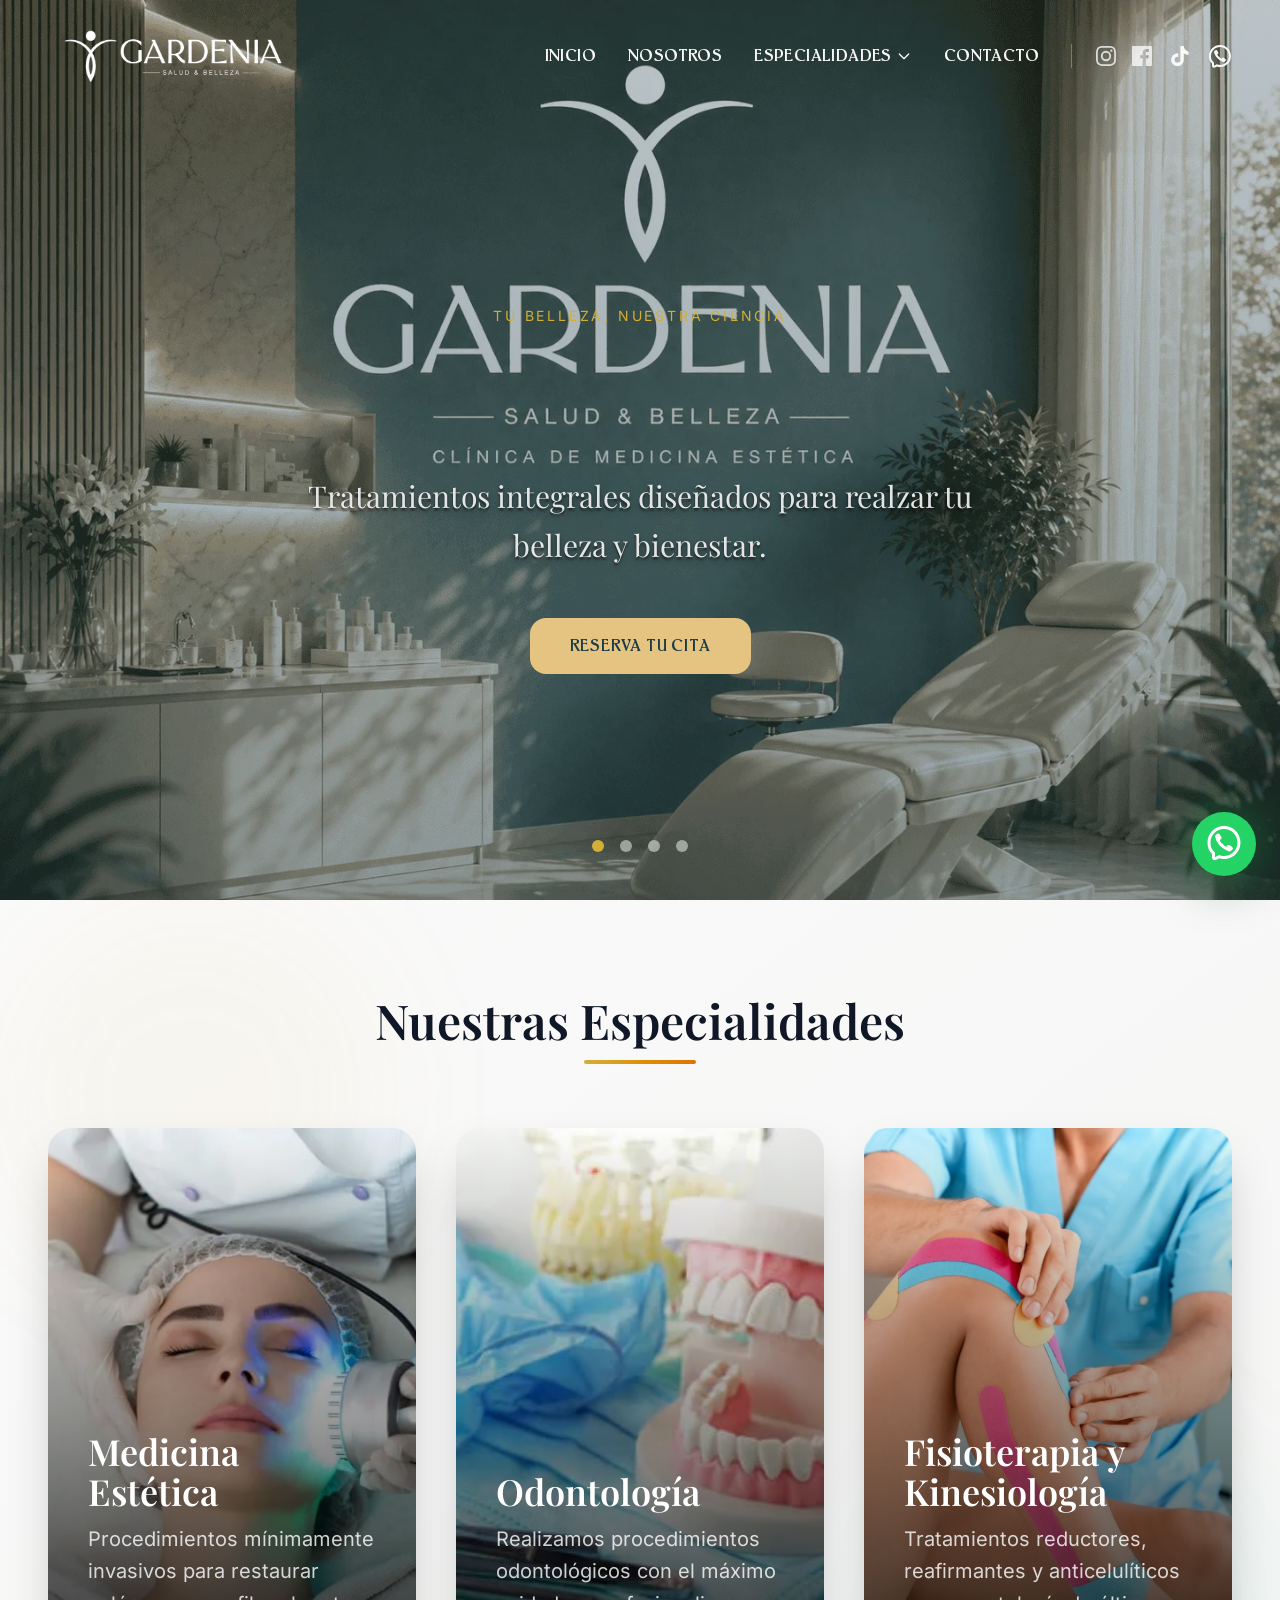
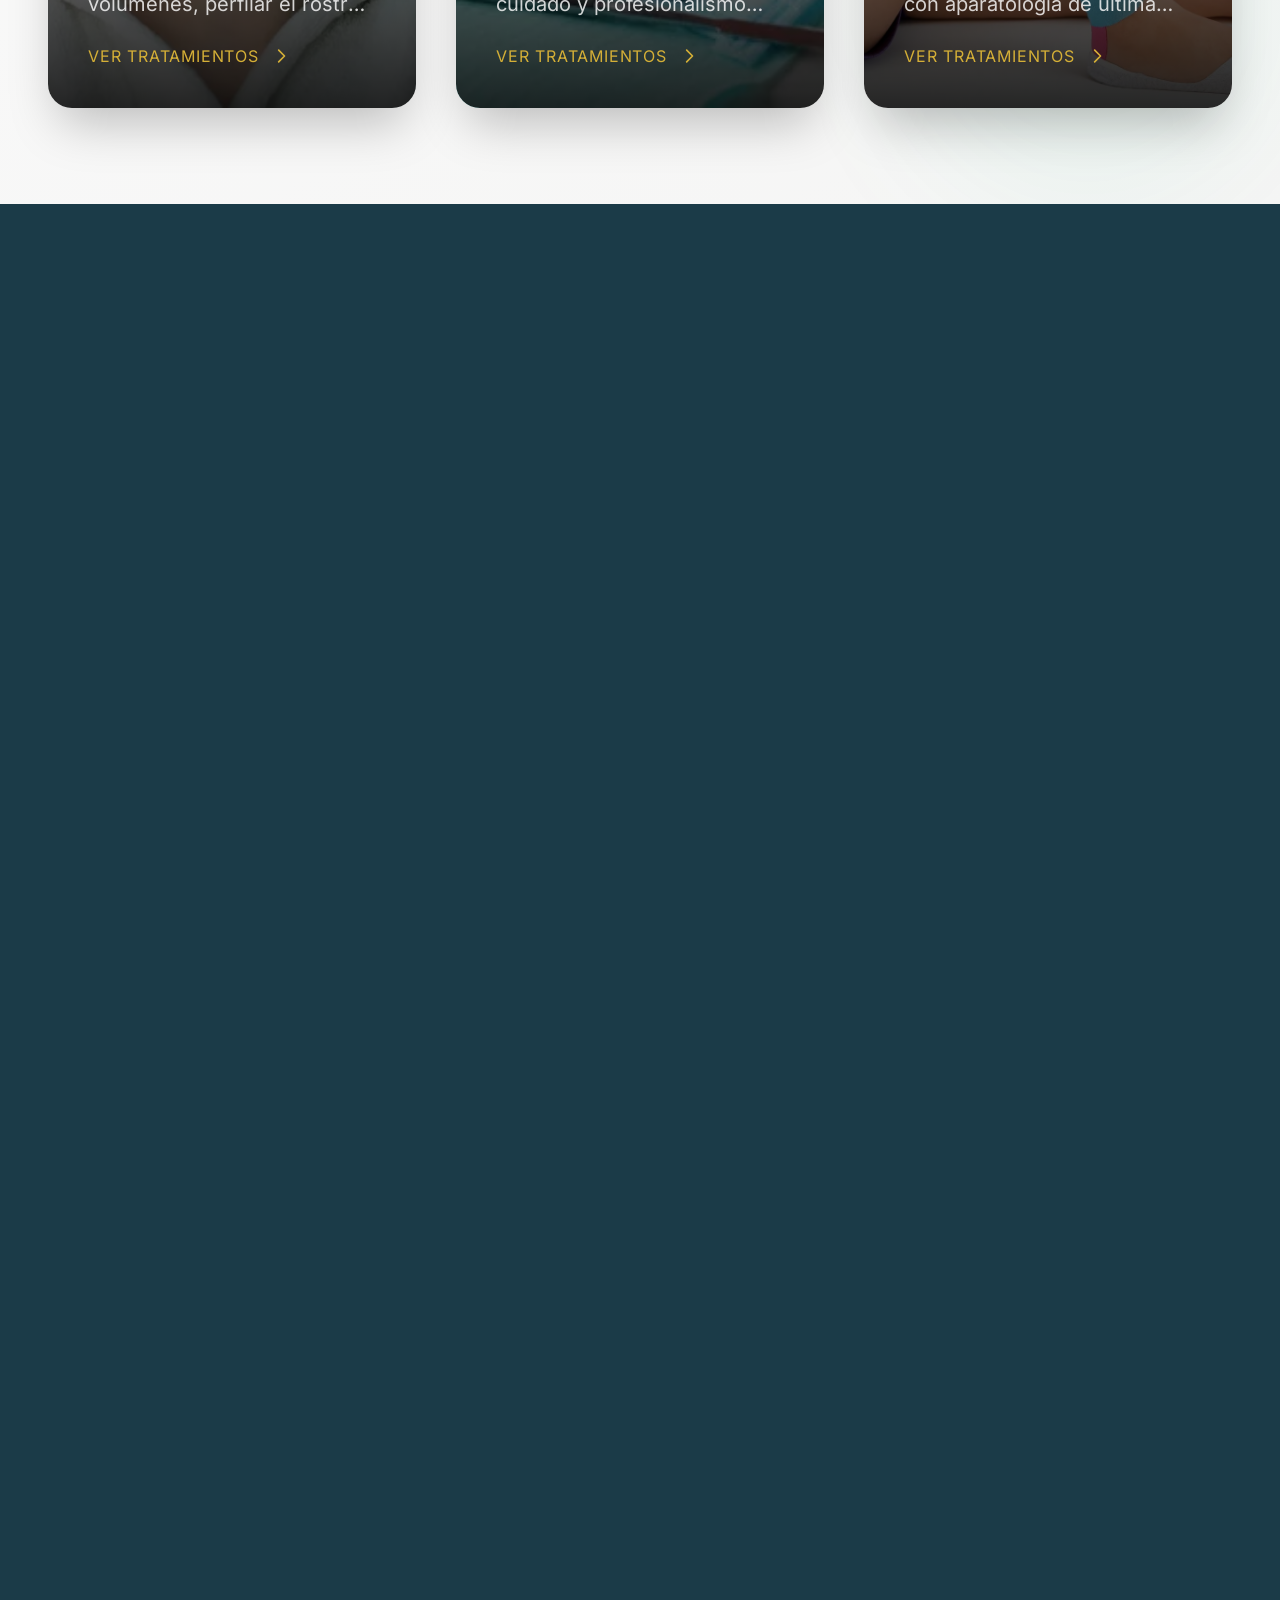
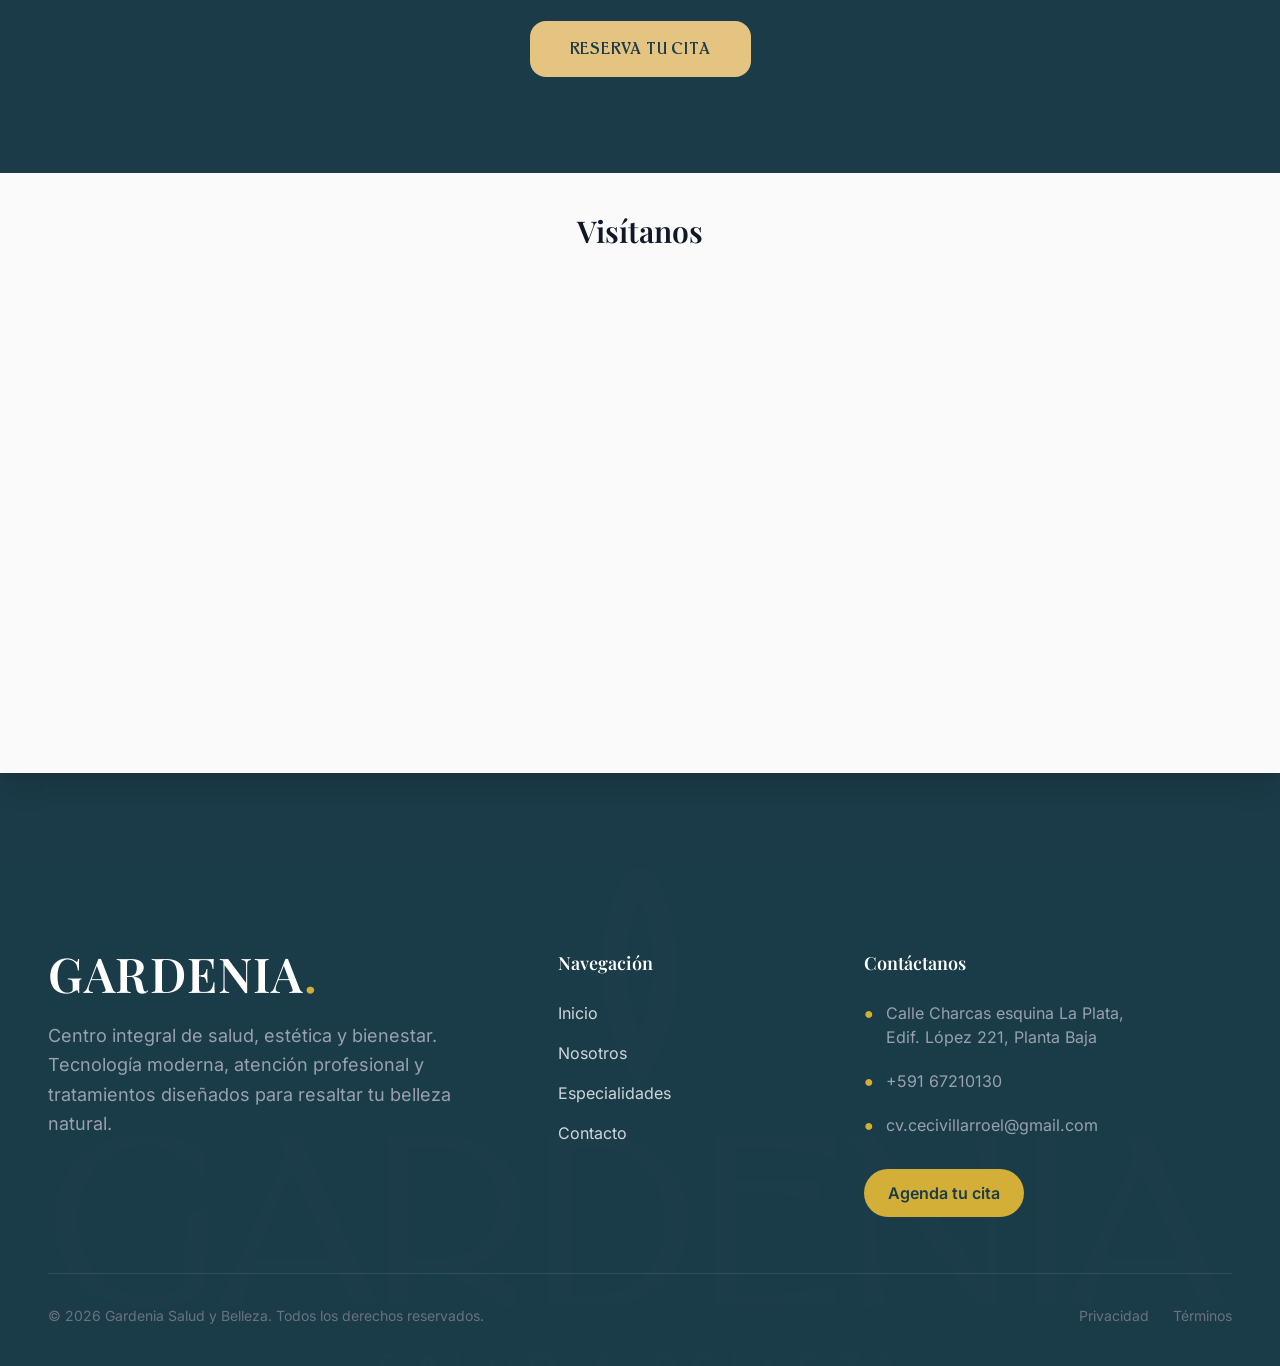
==== commit d357b0a4: "modificar ceo se modifico algunos elementos para mejorar el ceo mobil" ====
--- a/index.html
+++ b/index.html
@@ -1,4 +1,4 @@
-<!DOCTYPE html><html lang="es"> <head><meta charset="UTF-8"><meta name="viewport" content="width=device-width, initial-scale=1.0"><meta name="generator" content="Astro v6.1.8"><title>Inicio | Gardenia Salud y Belleza</title><meta name="description" content="Informacion general de la clinica Gardenia Salud y Belleza"><link rel="canonical" href="https://gardeniaclinica.com/"><!-- Robots --><meta name="robots" content="index, follow, max-image-preview:large"><meta http-equiv="content-language" content="es-bo"><!-- Open Graph --><meta property="og:type" content="website"><meta property="og:locale" content="es_BO"><meta property="og:site_name" content="Gardenia Salud y Belleza"><meta property="og:title" content="Inicio"><meta property="og:description" content="Informacion general de la clinica Gardenia Salud y Belleza"><meta property="og:url" content="https://gardeniaclinica.com/"><meta name="twitter:card" content="summary_large_image"><meta name="twitter:title" content="Inicio"><meta name="twitter:description" content="Informacion general de la clinica Gardenia Salud y Belleza"><link rel="icon" type="image/png" href="/favicon.ico"><meta name="generator" content="Astro v6.1.8"><link rel="preload" href="/fonts/inter400.woff2" as="font" type="font/woff2" crossorigin><link rel="preload" href="/fonts/inter600.woff2" as="font" type="font/woff2" crossorigin><link rel="preload" href="/fonts/playfair-display400.woff2" as="font" type="font/woff2" crossorigin><link rel="preload" href="/fonts/playfair-display600.woff2" as="font" type="font/woff2" crossorigin><!-- Schema Local Business --><script type="application/ld+json">{"@context":"https://schema.org","@type":"MedicalBusiness","name":"Gardenia Salud y Belleza","description":"Clínica Gardenia Salud y Belleza integral en Oruro, Bolivia","url":"https://GardeniaClinica.com","telephone":"+59167210130","address":{"@type":"PostalAddress","addressLocality":"Oruro","addressCountry":"BO"},"areaServed":"Oruro","priceRange":"$$"}</script><link rel="stylesheet" href="/_astro/BaseLayout.CpvgAH0Q.css">
+<!DOCTYPE html><html lang="es"> <head><meta charset="UTF-8"><meta name="viewport" content="width=device-width, initial-scale=1.0"><meta name="generator" content="Astro v6.1.8"><title>Inicio | Gardenia Salud y Belleza</title><meta name="description" content="Informacion general de la clinica Gardenia Salud y Belleza"><link rel="canonical" href="https://gardeniaclinica.com/"><!-- Robots --><meta name="robots" content="index, follow, max-image-preview:large"><meta http-equiv="content-language" content="es-bo"><!-- Open Graph --><meta property="og:type" content="website"><meta property="og:locale" content="es_BO"><meta property="og:site_name" content="Gardenia Salud y Belleza"><meta property="og:title" content="Inicio"><meta property="og:description" content="Informacion general de la clinica Gardenia Salud y Belleza"><meta property="og:url" content="https://gardeniaclinica.com/"><meta name="twitter:card" content="summary_large_image"><meta name="twitter:title" content="Inicio"><meta name="twitter:description" content="Informacion general de la clinica Gardenia Salud y Belleza"><link rel="icon" type="image/png" href="/favicon.ico"><meta name="generator" content="Astro v6.1.8"><link rel="preload" href="/fonts/inter400.woff2" as="font" type="font/woff2" crossorigin><link rel="preload" href="/fonts/inter600.woff2" as="font" type="font/woff2" crossorigin><link rel="preload" href="/fonts/playfair-display400.woff2" as="font" type="font/woff2" crossorigin><link rel="preload" href="/fonts/playfair-display600.woff2" as="font" type="font/woff2" crossorigin><!-- Schema Local Business --><script type="application/ld+json">{"@context":"https://schema.org","@type":"MedicalBusiness","name":"Gardenia Salud y Belleza","description":"Clínica Gardenia Salud y Belleza integral en Oruro, Bolivia","url":"https://GardeniaClinica.com","telephone":"+59167210130","address":{"@type":"PostalAddress","addressLocality":"Oruro","addressCountry":"BO"},"areaServed":"Oruro","priceRange":"$$"}</script><link rel="stylesheet" href="/_astro/BaseLayout.BvC_6Blc.css">
 <style>.testimonios-bg{background-image:url(/images/gardeniafondo.webp);background-size:cover;background-position:center;background-repeat:no-repeat;background-attachment:fixed;position:relative}.card-glass{background-color:#1a241fb3;backdrop-filter:blur(4px);transition:all .3s ease}.card-glass:hover{background-color:#1a241ff2;transform:scale(1.02)}
 </style></head> <body class="bg-dark-green text-ivory antialiased flex flex-col min-h-screen"> <header id="main-header" class="fixed w-full top-0 z-50 transition-all duration-300 bg-transparent"> <div class="container mx-auto px-6 md:px-12 flex justify-between items-center font-custom md:mt-[20px] md:mb-[10px] lg:mt-0"> <a href="/" class="font-serif font-bold text-ivory tracking-wider"> <img src="/images/navlogo.webp" alt="Gardenia Salud y Belleza" width="250" height="100"> <span class="sr-only">Inicio - Gardenia Salud y Belleza</span> </a> <!-- Desktop Nav & Socials --> <div class="hidden md:flex items-center space-x-8"> <nav class="flex space-x-8"> <a href="/" class="text-ivory hover:text-gold transition-colors font-medium text-md uppercase tracking-wide">
 Inicio
@@ -101,4 +101,4 @@
 Agenda tu cita
 </a> </div> </div> <!-- Bottom --> <div class="border-t border-white/10 mt-14 pt-8 flex flex-col md:flex-row gap-4 justify-between items-center text-sm text-gray-500"> <p>
 © 2026 Gardenia Salud y Belleza. Todos los derechos reservados.
-</p> <div class="flex gap-6"> <a href="#" class="hover:text-gold transition">Privacidad</a> <a href="#" class="hover:text-gold transition">Términos</a> </div> </div> </div> </footer> </body></html> <script type="module" src="/_astro/index.astro_astro_type_script_index_0_lang.BONgUlpo.js"></script>+</p> <div class="flex gap-6"> <a href="#" class="hover:text-gold transition">Privacidad</a> <a href="#" class="hover:text-gold transition">Términos</a> </div> </div> </div> </footer> </body></html> <script type="module" src="/_astro/index.astro_astro_type_script_index_0_lang.DfBgc9Sf.js"></script>
--- a/_astro/BaseLayout.BvC_6Blc.css
+++ b/_astro/BaseLayout.BvC_6Blc.css
@@ -0,0 +1 @@
+@layer properties{@supports (((-webkit-hyphens:none)) and (not (margin-trim:inline))) or ((-moz-orient:inline) and (not (color:rgb(from red r g b)))){*,:before,:after,::backdrop{--tw-translate-x:0;--tw-translate-y:0;--tw-translate-z:0;--tw-scale-x:1;--tw-scale-y:1;--tw-scale-z:1;--tw-rotate-x:initial;--tw-rotate-y:initial;--tw-rotate-z:initial;--tw-skew-x:initial;--tw-skew-y:initial;--tw-space-y-reverse:0;--tw-space-x-reverse:0;--tw-border-style:solid;--tw-gradient-position:initial;--tw-gradient-from:#0000;--tw-gradient-via:#0000;--tw-gradient-to:#0000;--tw-gradient-stops:initial;--tw-gradient-via-stops:initial;--tw-gradient-from-position:0%;--tw-gradient-via-position:50%;--tw-gradient-to-position:100%;--tw-mask-linear:linear-gradient(#fff, #fff);--tw-mask-radial:linear-gradient(#fff, #fff);--tw-mask-conic:linear-gradient(#fff, #fff);--tw-mask-left:linear-gradient(#fff, #fff);--tw-mask-right:linear-gradient(#fff, #fff);--tw-mask-bottom:linear-gradient(#fff, #fff);--tw-mask-top:linear-gradient(#fff, #fff);--tw-mask-top-from-position:0%;--tw-mask-top-to-position:100%;--tw-mask-top-from-color:black;--tw-mask-top-to-color:transparent;--tw-mask-right-from-position:0%;--tw-mask-right-to-position:100%;--tw-mask-right-from-color:black;--tw-mask-right-to-color:transparent;--tw-mask-bottom-from-position:0%;--tw-mask-bottom-to-position:100%;--tw-mask-bottom-from-color:black;--tw-mask-bottom-to-color:transparent;--tw-mask-radial-from-position:0%;--tw-mask-radial-to-position:100%;--tw-mask-radial-from-color:black;--tw-mask-radial-to-color:transparent;--tw-mask-radial-shape:ellipse;--tw-mask-radial-size:farthest-corner;--tw-mask-radial-position:center;--tw-leading:initial;--tw-font-weight:initial;--tw-tracking:initial;--tw-shadow:0 0 #0000;--tw-shadow-color:initial;--tw-shadow-alpha:100%;--tw-inset-shadow:0 0 #0000;--tw-inset-shadow-color:initial;--tw-inset-shadow-alpha:100%;--tw-ring-color:initial;--tw-ring-shadow:0 0 #0000;--tw-inset-ring-color:initial;--tw-inset-ring-shadow:0 0 #0000;--tw-ring-inset:initial;--tw-ring-offset-width:0px;--tw-ring-offset-color:#fff;--tw-ring-offset-shadow:0 0 #0000;--tw-blur:initial;--tw-brightness:initial;--tw-contrast:initial;--tw-grayscale:initial;--tw-hue-rotate:initial;--tw-invert:initial;--tw-opacity:initial;--tw-saturate:initial;--tw-sepia:initial;--tw-drop-shadow:initial;--tw-drop-shadow-color:initial;--tw-drop-shadow-alpha:100%;--tw-drop-shadow-size:initial;--tw-backdrop-blur:initial;--tw-backdrop-brightness:initial;--tw-backdrop-contrast:initial;--tw-backdrop-grayscale:initial;--tw-backdrop-hue-rotate:initial;--tw-backdrop-invert:initial;--tw-backdrop-opacity:initial;--tw-backdrop-saturate:initial;--tw-backdrop-sepia:initial;--tw-duration:initial;--tw-ease:initial;--tw-text-shadow-color:initial;--tw-text-shadow-alpha:100%}}}@layer theme{:root,:host{--font-sans:"Inter", sans-serif;--font-serif:"Playfair Display", serif;--font-mono:ui-monospace, SFMono-Regular, Menlo, Monaco, Consolas, "Liberation Mono", "Courier New", monospace;--color-amber-600:oklch(66.6% .179 58.318);--color-green-500:oklch(72.3% .219 149.579);--color-green-600:oklch(62.7% .194 149.214);--color-emerald-500:oklch(69.6% .17 162.48);--color-emerald-950:oklch(26.2% .051 172.552);--color-gray-100:oklch(96.7% .003 264.542);--color-gray-300:oklch(87.2% .01 258.338);--color-gray-400:oklch(70.7% .022 261.325);--color-gray-500:oklch(55.1% .027 264.364);--color-gray-600:oklch(44.6% .03 256.802);--color-gray-900:oklch(21% .034 264.665);--color-zinc-50:oklch(98.5% 0 0);--color-stone-100:oklch(97% .001 106.424);--color-black:#000;--color-white:#fff;--spacing:.25rem;--container-lg:32rem;--container-2xl:42rem;--container-3xl:48rem;--container-4xl:56rem;--container-7xl:80rem;--text-xs:.75rem;--text-xs--line-height:calc(1 / .75);--text-sm:.875rem;--text-sm--line-height:calc(1.25 / .875);--text-base:1rem;--text-base--line-height: 1.5 ;--text-lg:1.125rem;--text-lg--line-height:calc(1.75 / 1.125);--text-xl:1.25rem;--text-xl--line-height:calc(1.75 / 1.25);--text-2xl:1.5rem;--text-2xl--line-height:calc(2 / 1.5);--text-3xl:1.875rem;--text-3xl--line-height: 1.2 ;--text-4xl:2.25rem;--text-4xl--line-height:calc(2.5 / 2.25);--text-5xl:3rem;--text-5xl--line-height:1;--text-6xl:3.75rem;--text-6xl--line-height:1;--text-7xl:4.5rem;--text-7xl--line-height:1;--font-weight-medium:500;--font-weight-semibold:600;--font-weight-bold:700;--tracking-wide:.025em;--tracking-wider:.05em;--tracking-widest:.1em;--leading-tight:1.25;--leading-relaxed:1.625;--radius-md:.375rem;--radius-xl:.75rem;--radius-2xl:1rem;--radius-3xl:1.5rem;--drop-shadow-sm:0 1px 2px #00000026;--drop-shadow-lg:0 4px 4px #00000026;--ease-in-out:cubic-bezier(.4, 0, .2, 1);--animate-pulse:pulse 2s cubic-bezier(.4, 0, .6, 1) infinite;--blur-sm:8px;--blur-md:12px;--blur-xl:24px;--blur-3xl:64px;--default-transition-duration:.15s;--default-transition-timing-function:cubic-bezier(.4, 0, .2, 1);--default-font-family:var(--font-sans);--default-mono-font-family:var(--font-mono);--color-gold:#d4af37;--color-gold-sand:#e5c482;--color-dark-green:#1b3b48;--color-ivory:#f9f9f9;--font-Segoe-Script:"Segoe Script", cursive;--font-custom:"Rekord Antiqua SemiBold", serif}}@layer base{*,:after,:before,::backdrop{box-sizing:border-box;border:0 solid;margin:0;padding:0}::file-selector-button{box-sizing:border-box;border:0 solid;margin:0;padding:0}html,:host{-webkit-text-size-adjust:100%;tab-size:4;line-height:1.5;font-family:var(--default-font-family,ui-sans-serif, system-ui, sans-serif, "Apple Color Emoji", "Segoe UI Emoji", "Segoe UI Symbol", "Noto Color Emoji");font-feature-settings:var(--default-font-feature-settings,normal);font-variation-settings:var(--default-font-variation-settings,normal);-webkit-tap-highlight-color:transparent}hr{height:0;color:inherit;border-top-width:1px}abbr:where([title]){-webkit-text-decoration:underline dotted;text-decoration:underline dotted}h1,h2,h3,h4,h5,h6{font-size:inherit;font-weight:inherit}a{color:inherit;-webkit-text-decoration:inherit;text-decoration:inherit}b,strong{font-weight:bolder}code,kbd,samp,pre{font-family:var(--default-mono-font-family,ui-monospace, SFMono-Regular, Menlo, Monaco, Consolas, "Liberation Mono", "Courier New", monospace);font-feature-settings:var(--default-mono-font-feature-settings,normal);font-variation-settings:var(--default-mono-font-variation-settings,normal);font-size:1em}small{font-size:80%}sub,sup{vertical-align:baseline;font-size:75%;line-height:0;position:relative}sub{bottom:-.25em}sup{top:-.5em}table{text-indent:0;border-color:inherit;border-collapse:collapse}:-moz-focusring{outline:auto}progress{vertical-align:baseline}summary{display:list-item}ol,ul,menu{list-style:none}img,svg,video,canvas,audio,iframe,embed,object{vertical-align:middle;display:block}img,video{max-width:100%;height:auto}button,input,select,optgroup,textarea{font:inherit;font-feature-settings:inherit;font-variation-settings:inherit;letter-spacing:inherit;color:inherit;opacity:1;background-color:#0000;border-radius:0}::file-selector-button{font:inherit;font-feature-settings:inherit;font-variation-settings:inherit;letter-spacing:inherit;color:inherit;opacity:1;background-color:#0000;border-radius:0}:where(select:is([multiple],[size])) optgroup{font-weight:bolder}:where(select:is([multiple],[size])) optgroup option{padding-inline-start:20px}::file-selector-button{margin-inline-end:4px}::placeholder{opacity:1}@supports (not ((-webkit-appearance:-apple-pay-button))) or (contain-intrinsic-size:1px){::placeholder{color:currentColor}@supports (color:color-mix(in lab,red,red)){::placeholder{color:color-mix(in oklab,currentcolor 50%,transparent)}}}textarea{resize:vertical}::-webkit-search-decoration{-webkit-appearance:none}::-webkit-date-and-time-value{min-height:1lh;text-align:inherit}::-webkit-datetime-edit{display:inline-flex}::-webkit-datetime-edit-fields-wrapper{padding:0}::-webkit-datetime-edit{padding-block:0}::-webkit-datetime-edit-year-field{padding-block:0}::-webkit-datetime-edit-month-field{padding-block:0}::-webkit-datetime-edit-day-field{padding-block:0}::-webkit-datetime-edit-hour-field{padding-block:0}::-webkit-datetime-edit-minute-field{padding-block:0}::-webkit-datetime-edit-second-field{padding-block:0}::-webkit-datetime-edit-millisecond-field{padding-block:0}::-webkit-datetime-edit-meridiem-field{padding-block:0}::-webkit-calendar-picker-indicator{line-height:1}:-moz-ui-invalid{box-shadow:none}button,input:where([type=button],[type=reset],[type=submit]){appearance:button}::file-selector-button{appearance:button}::-webkit-inner-spin-button{height:auto}::-webkit-outer-spin-button{height:auto}[hidden]:where(:not([hidden=until-found])){display:none!important}}@layer components;@layer utilities{.invisible{visibility:hidden}.visible{visibility:visible}.sr-only{clip-path:inset(50%);white-space:nowrap;border-width:0;width:1px;height:1px;margin:-1px;padding:0;position:absolute;overflow:hidden}.absolute{position:absolute}.fixed{position:fixed}.relative{position:relative}.static{position:static}.inset-0{inset:calc(var(--spacing) * 0)}.start{inset-inline-start:var(--spacing)}.top-0{top:calc(var(--spacing) * 0)}.top-1\/2{top:50%}.top-6{top:calc(var(--spacing) * 6)}.right-0{right:calc(var(--spacing) * 0)}.right-6{right:calc(var(--spacing) * 6)}.right-8{right:calc(var(--spacing) * 8)}.right-20{right:calc(var(--spacing) * 20)}.bottom-0{bottom:calc(var(--spacing) * 0)}.bottom-6{bottom:calc(var(--spacing) * 6)}.bottom-12{bottom:calc(var(--spacing) * 12)}.left-0{left:calc(var(--spacing) * 0)}.z-0{z-index:0}.z-10{z-index:10}.z-20{z-index:20}.z-30{z-index:30}.z-40{z-index:40}.z-50{z-index:50}.container{width:100%}@media(min-width:40rem){.container{max-width:40rem}}@media(min-width:48rem){.container{max-width:48rem}}@media(min-width:64rem){.container{max-width:64rem}}@media(min-width:80rem){.container{max-width:80rem}}@media(min-width:96rem){.container{max-width:96rem}}.mx-auto{margin-inline:auto}.mt-0\.5{margin-top:calc(var(--spacing) * .5)}.mt-2{margin-top:calc(var(--spacing) * 2)}.mt-3{margin-top:calc(var(--spacing) * 3)}.mt-4{margin-top:calc(var(--spacing) * 4)}.mt-5{margin-top:calc(var(--spacing) * 5)}.mt-8{margin-top:calc(var(--spacing) * 8)}.mt-10{margin-top:calc(var(--spacing) * 10)}.mt-14{margin-top:calc(var(--spacing) * 14)}.mt-24{margin-top:calc(var(--spacing) * 24)}.mt-auto{margin-top:auto}.mr-4{margin-right:calc(var(--spacing) * 4)}.mb-0{margin-bottom:calc(var(--spacing) * 0)}.mb-1{margin-bottom:calc(var(--spacing) * 1)}.mb-2{margin-bottom:calc(var(--spacing) * 2)}.mb-3{margin-bottom:calc(var(--spacing) * 3)}.mb-4{margin-bottom:calc(var(--spacing) * 4)}.mb-5{margin-bottom:calc(var(--spacing) * 5)}.mb-6{margin-bottom:calc(var(--spacing) * 6)}.mb-8{margin-bottom:calc(var(--spacing) * 8)}.mb-12{margin-bottom:calc(var(--spacing) * 12)}.mb-16{margin-bottom:calc(var(--spacing) * 16)}.ml-2{margin-left:calc(var(--spacing) * 2)}.ml-auto{margin-left:auto}.line-clamp-3{-webkit-line-clamp:3;-webkit-box-orient:vertical;display:-webkit-box;overflow:hidden}.block{display:block}.flex{display:flex}.grid{display:grid}.hidden{display:none}.inline-block{display:inline-block}.inline-flex{display:inline-flex}.aspect-\[4\/3\]{aspect-ratio:4/3}.aspect-\[4\/5\]{aspect-ratio:4/5}.aspect-square{aspect-ratio:1}.h-1{height:calc(var(--spacing) * 1)}.h-3{height:calc(var(--spacing) * 3)}.h-4{height:calc(var(--spacing) * 4)}.h-5{height:calc(var(--spacing) * 5)}.h-6{height:calc(var(--spacing) * 6)}.h-8{height:calc(var(--spacing) * 8)}.h-12{height:calc(var(--spacing) * 12)}.h-14{height:calc(var(--spacing) * 14)}.h-16{height:calc(var(--spacing) * 16)}.h-56{height:calc(var(--spacing) * 56)}.h-96{height:calc(var(--spacing) * 96)}.h-\[520px\]{height:520px}.h-full{height:100%}.h-screen{height:100vh}.max-h-\[92vh\]{max-height:92vh}.min-h-0{min-height:calc(var(--spacing) * 0)}.min-h-\[85vh\]{min-height:85vh}.min-h-screen{min-height:100vh}.w-1\/2{width:50%}.w-3{width:calc(var(--spacing) * 3)}.w-4{width:calc(var(--spacing) * 4)}.w-5{width:calc(var(--spacing) * 5)}.w-6{width:calc(var(--spacing) * 6)}.w-8{width:calc(var(--spacing) * 8)}.w-12{width:calc(var(--spacing) * 12)}.w-14{width:calc(var(--spacing) * 14)}.w-16{width:calc(var(--spacing) * 16)}.w-24{width:calc(var(--spacing) * 24)}.w-28{width:calc(var(--spacing) * 28)}.w-64{width:calc(var(--spacing) * 64)}.w-96{width:calc(var(--spacing) * 96)}.w-full{width:100%}.w-max{width:max-content}.max-w-2xl{max-width:var(--container-2xl)}.max-w-3xl{max-width:var(--container-3xl)}.max-w-4xl{max-width:var(--container-4xl)}.max-w-7xl{max-width:var(--container-7xl)}.max-w-lg{max-width:var(--container-lg)}.flex-1{flex:1}.flex-grow{flex-grow:1}.translate-x-full{--tw-translate-x:100%;translate:var(--tw-translate-x) var(--tw-translate-y)}.-translate-y-1\/2{--tw-translate-y: -50% ;translate:var(--tw-translate-x) var(--tw-translate-y)}.translate-y-8{--tw-translate-y:calc(var(--spacing) * 8);translate:var(--tw-translate-x) var(--tw-translate-y)}.scale-100{--tw-scale-x:100%;--tw-scale-y:100%;--tw-scale-z:100%;scale:var(--tw-scale-x) var(--tw-scale-y)}.transform{transform:var(--tw-rotate-x,) var(--tw-rotate-y,) var(--tw-rotate-z,) var(--tw-skew-x,) var(--tw-skew-y,)}.animate-pulse{animation:var(--animate-pulse)}.cursor-pointer{cursor:pointer}.auto-rows-\[320px\]{grid-auto-rows:320px}.grid-cols-1{grid-template-columns:repeat(1,minmax(0,1fr))}.grid-cols-2{grid-template-columns:repeat(2,minmax(0,1fr))}.grid-cols-4{grid-template-columns:repeat(4,minmax(0,1fr))}.flex-col{flex-direction:column}.items-center{align-items:center}.items-end{align-items:flex-end}.items-start{align-items:flex-start}.justify-between{justify-content:space-between}.justify-center{justify-content:center}.justify-end{justify-content:flex-end}.gap-1{gap:calc(var(--spacing) * 1)}.gap-2{gap:calc(var(--spacing) * 2)}.gap-3{gap:calc(var(--spacing) * 3)}.gap-4{gap:calc(var(--spacing) * 4)}.gap-6{gap:calc(var(--spacing) * 6)}.gap-8{gap:calc(var(--spacing) * 8)}.gap-10{gap:calc(var(--spacing) * 10)}.gap-12{gap:calc(var(--spacing) * 12)}:where(.space-y-4>:not(:last-child)){--tw-space-y-reverse:0;margin-block-start:calc(calc(var(--spacing) * 4) * var(--tw-space-y-reverse));margin-block-end:calc(calc(var(--spacing) * 4) * calc(1 - var(--tw-space-y-reverse)))}:where(.space-y-5>:not(:last-child)){--tw-space-y-reverse:0;margin-block-start:calc(calc(var(--spacing) * 5) * var(--tw-space-y-reverse));margin-block-end:calc(calc(var(--spacing) * 5) * calc(1 - var(--tw-space-y-reverse)))}:where(.space-y-6>:not(:last-child)){--tw-space-y-reverse:0;margin-block-start:calc(calc(var(--spacing) * 6) * var(--tw-space-y-reverse));margin-block-end:calc(calc(var(--spacing) * 6) * calc(1 - var(--tw-space-y-reverse)))}:where(.space-y-8>:not(:last-child)){--tw-space-y-reverse:0;margin-block-start:calc(calc(var(--spacing) * 8) * var(--tw-space-y-reverse));margin-block-end:calc(calc(var(--spacing) * 8) * calc(1 - var(--tw-space-y-reverse)))}:where(.space-x-4>:not(:last-child)){--tw-space-x-reverse:0;margin-inline-start:calc(calc(var(--spacing) * 4) * var(--tw-space-x-reverse));margin-inline-end:calc(calc(var(--spacing) * 4) * calc(1 - var(--tw-space-x-reverse)))}:where(.space-x-6>:not(:last-child)){--tw-space-x-reverse:0;margin-inline-start:calc(calc(var(--spacing) * 6) * var(--tw-space-x-reverse));margin-inline-end:calc(calc(var(--spacing) * 6) * calc(1 - var(--tw-space-x-reverse)))}:where(.space-x-8>:not(:last-child)){--tw-space-x-reverse:0;margin-inline-start:calc(calc(var(--spacing) * 8) * var(--tw-space-x-reverse));margin-inline-end:calc(calc(var(--spacing) * 8) * calc(1 - var(--tw-space-x-reverse)))}.truncate{text-overflow:ellipsis;white-space:nowrap;overflow:hidden}.overflow-hidden{overflow:hidden}.overflow-y-auto{overflow-y:auto}.rounded-2xl{border-radius:var(--radius-2xl)}.rounded-3xl{border-radius:var(--radius-3xl)}.rounded-full{border-radius:3.40282e38px}.rounded-md{border-radius:var(--radius-md)}.rounded-xl{border-radius:var(--radius-xl)}.border{border-style:var(--tw-border-style);border-width:1px}.border-t{border-top-style:var(--tw-border-style);border-top-width:1px}.border-b{border-bottom-style:var(--tw-border-style);border-bottom-width:1px}.border-l{border-left-style:var(--tw-border-style);border-left-width:1px}.border-gold\/20{border-color:#d4af3733}@supports (color:color-mix(in lab,red,red)){.border-gold\/20{border-color:color-mix(in oklab,var(--color-gold) 20%,transparent)}}.border-gold\/30{border-color:#d4af374d}@supports (color:color-mix(in lab,red,red)){.border-gold\/30{border-color:color-mix(in oklab,var(--color-gold) 30%,transparent)}}.border-gray-100{border-color:var(--color-gray-100)}.border-ivory\/10{border-color:#f9f9f91a}@supports (color:color-mix(in lab,red,red)){.border-ivory\/10{border-color:color-mix(in oklab,var(--color-ivory) 10%,transparent)}}.border-ivory\/20{border-color:#f9f9f933}@supports (color:color-mix(in lab,red,red)){.border-ivory\/20{border-color:color-mix(in oklab,var(--color-ivory) 20%,transparent)}}.border-ivory\/30{border-color:#f9f9f94d}@supports (color:color-mix(in lab,red,red)){.border-ivory\/30{border-color:color-mix(in oklab,var(--color-ivory) 30%,transparent)}}.border-white\/5{border-color:#ffffff0d}@supports (color:color-mix(in lab,red,red)){.border-white\/5{border-color:color-mix(in oklab,var(--color-white) 5%,transparent)}}.border-white\/10{border-color:#ffffff1a}@supports (color:color-mix(in lab,red,red)){.border-white\/10{border-color:color-mix(in oklab,var(--color-white) 10%,transparent)}}.border-white\/40{border-color:#fff6}@supports (color:color-mix(in lab,red,red)){.border-white\/40{border-color:color-mix(in oklab,var(--color-white) 40%,transparent)}}.bg-\[\#25D366\]{background-color:#25d366}.bg-black\/20{background-color:#0003}@supports (color:color-mix(in lab,red,red)){.bg-black\/20{background-color:color-mix(in oklab,var(--color-black) 20%,transparent)}}.bg-black\/80{background-color:#000c}@supports (color:color-mix(in lab,red,red)){.bg-black\/80{background-color:color-mix(in oklab,var(--color-black) 80%,transparent)}}.bg-dark-green{background-color:var(--color-dark-green)}.bg-dark-green\/20{background-color:#1b3b4833}@supports (color:color-mix(in lab,red,red)){.bg-dark-green\/20{background-color:color-mix(in oklab,var(--color-dark-green) 20%,transparent)}}.bg-dark-green\/30{background-color:#1b3b484d}@supports (color:color-mix(in lab,red,red)){.bg-dark-green\/30{background-color:color-mix(in oklab,var(--color-dark-green) 30%,transparent)}}.bg-dark-green\/88{background-color:#1b3b48e0}@supports (color:color-mix(in lab,red,red)){.bg-dark-green\/88{background-color:color-mix(in oklab,var(--color-dark-green) 88%,transparent)}}.bg-dark-green\/95{background-color:#1b3b48f2}@supports (color:color-mix(in lab,red,red)){.bg-dark-green\/95{background-color:color-mix(in oklab,var(--color-dark-green) 95%,transparent)}}.bg-emerald-500\/5{background-color:#00bb7f0d}@supports (color:color-mix(in lab,red,red)){.bg-emerald-500\/5{background-color:color-mix(in oklab,var(--color-emerald-500) 5%,transparent)}}.bg-gold{background-color:var(--color-gold)}.bg-gold-sand{background-color:var(--color-gold-sand)}.bg-gold\/5{background-color:#d4af370d}@supports (color:color-mix(in lab,red,red)){.bg-gold\/5{background-color:color-mix(in oklab,var(--color-gold) 5%,transparent)}}.bg-green-600{background-color:var(--color-green-600)}.bg-ivory\/10{background-color:#f9f9f91a}@supports (color:color-mix(in lab,red,red)){.bg-ivory\/10{background-color:color-mix(in oklab,var(--color-ivory) 10%,transparent)}}.bg-ivory\/50{background-color:#f9f9f980}@supports (color:color-mix(in lab,red,red)){.bg-ivory\/50{background-color:color-mix(in oklab,var(--color-ivory) 50%,transparent)}}.bg-transparent{background-color:#0000}.bg-white{background-color:var(--color-white)}.bg-white\/5{background-color:#ffffff0d}@supports (color:color-mix(in lab,red,red)){.bg-white\/5{background-color:color-mix(in oklab,var(--color-white) 5%,transparent)}}.bg-zinc-50{background-color:var(--color-zinc-50)}.bg-gradient-to-b{--tw-gradient-position:to bottom in oklab;background-image:linear-gradient(var(--tw-gradient-stops))}.bg-gradient-to-br{--tw-gradient-position:to bottom right in oklab;background-image:linear-gradient(var(--tw-gradient-stops))}.bg-gradient-to-r{--tw-gradient-position:to right in oklab;background-image:linear-gradient(var(--tw-gradient-stops))}.bg-gradient-to-t{--tw-gradient-position:to top in oklab;background-image:linear-gradient(var(--tw-gradient-stops))}.bg-\[url\(\'\/images\/CarruselGardenia1\.webp\'\)\]{background-image:url(/images/CarruselGardenia1.webp)}.bg-\[url\(\'\/images\/esteticaCarrusel\.webp\'\)\]{background-image:url(/images/esteticaCarrusel.webp)}.bg-\[url\(\'\/images\/fisioCarrusel\.webp\'\)\]{background-image:url(/images/fisioCarrusel.webp)}.bg-\[url\(\'https\:\/\/images\.unsplash\.com\/photo-1629909613654-28e377c37b09\?q\=80\&w\=2068\&auto\=format\&fit\=crop\'\)\]{background-image:url(https://images.unsplash.com/photo-1629909613654-28e377c37b09?q=80&w=2068&auto=format&fit=crop)}.from-black\/20{--tw-gradient-from:#0003}@supports (color:color-mix(in lab,red,red)){.from-black\/20{--tw-gradient-from:color-mix(in oklab, var(--color-black) 20%, transparent)}}.from-black\/20{--tw-gradient-stops:var(--tw-gradient-via-stops,var(--tw-gradient-position), var(--tw-gradient-from) var(--tw-gradient-from-position), var(--tw-gradient-to) var(--tw-gradient-to-position))}.from-black\/65{--tw-gradient-from:#000000a6}@supports (color:color-mix(in lab,red,red)){.from-black\/65{--tw-gradient-from:color-mix(in oklab, var(--color-black) 65%, transparent)}}.from-black\/65{--tw-gradient-stops:var(--tw-gradient-via-stops,var(--tw-gradient-position), var(--tw-gradient-from) var(--tw-gradient-from-position), var(--tw-gradient-to) var(--tw-gradient-to-position))}.from-black\/85{--tw-gradient-from:#000000d9}@supports (color:color-mix(in lab,red,red)){.from-black\/85{--tw-gradient-from:color-mix(in oklab, var(--color-black) 85%, transparent)}}.from-black\/85{--tw-gradient-stops:var(--tw-gradient-via-stops,var(--tw-gradient-position), var(--tw-gradient-from) var(--tw-gradient-from-position), var(--tw-gradient-to) var(--tw-gradient-to-position))}.from-dark-green{--tw-gradient-from:var(--color-dark-green);--tw-gradient-stops:var(--tw-gradient-via-stops,var(--tw-gradient-position), var(--tw-gradient-from) var(--tw-gradient-from-position), var(--tw-gradient-to) var(--tw-gradient-to-position))}.from-dark-green\/20{--tw-gradient-from:#1b3b4833}@supports (color:color-mix(in lab,red,red)){.from-dark-green\/20{--tw-gradient-from:color-mix(in oklab, var(--color-dark-green) 20%, transparent)}}.from-dark-green\/20{--tw-gradient-stops:var(--tw-gradient-via-stops,var(--tw-gradient-position), var(--tw-gradient-from) var(--tw-gradient-from-position), var(--tw-gradient-to) var(--tw-gradient-to-position))}.from-gold{--tw-gradient-from:var(--color-gold);--tw-gradient-stops:var(--tw-gradient-via-stops,var(--tw-gradient-position), var(--tw-gradient-from) var(--tw-gradient-from-position), var(--tw-gradient-to) var(--tw-gradient-to-position))}.from-zinc-50{--tw-gradient-from:var(--color-zinc-50);--tw-gradient-stops:var(--tw-gradient-via-stops,var(--tw-gradient-position), var(--tw-gradient-from) var(--tw-gradient-from-position), var(--tw-gradient-to) var(--tw-gradient-to-position))}.via-black\/40{--tw-gradient-via:#0006}@supports (color:color-mix(in lab,red,red)){.via-black\/40{--tw-gradient-via:color-mix(in oklab, var(--color-black) 40%, transparent)}}.via-black\/40{--tw-gradient-via-stops:var(--tw-gradient-position), var(--tw-gradient-from) var(--tw-gradient-from-position), var(--tw-gradient-via) var(--tw-gradient-via-position), var(--tw-gradient-to) var(--tw-gradient-to-position);--tw-gradient-stops:var(--tw-gradient-via-stops)}.via-black\/50{--tw-gradient-via:#00000080}@supports (color:color-mix(in lab,red,red)){.via-black\/50{--tw-gradient-via:color-mix(in oklab, var(--color-black) 50%, transparent)}}.via-black\/50{--tw-gradient-via-stops:var(--tw-gradient-position), var(--tw-gradient-from) var(--tw-gradient-from-position), var(--tw-gradient-via) var(--tw-gradient-via-position), var(--tw-gradient-to) var(--tw-gradient-to-position);--tw-gradient-stops:var(--tw-gradient-via-stops)}.via-dark-green\/10{--tw-gradient-via:#1b3b481a}@supports (color:color-mix(in lab,red,red)){.via-dark-green\/10{--tw-gradient-via:color-mix(in oklab, var(--color-dark-green) 10%, transparent)}}.via-dark-green\/10{--tw-gradient-via-stops:var(--tw-gradient-position), var(--tw-gradient-from) var(--tw-gradient-from-position), var(--tw-gradient-via) var(--tw-gradient-via-position), var(--tw-gradient-to) var(--tw-gradient-to-position);--tw-gradient-stops:var(--tw-gradient-via-stops)}.via-dark-green\/20{--tw-gradient-via:#1b3b4833}@supports (color:color-mix(in lab,red,red)){.via-dark-green\/20{--tw-gradient-via:color-mix(in oklab, var(--color-dark-green) 20%, transparent)}}.via-dark-green\/20{--tw-gradient-via-stops:var(--tw-gradient-position), var(--tw-gradient-from) var(--tw-gradient-from-position), var(--tw-gradient-via) var(--tw-gradient-via-position), var(--tw-gradient-to) var(--tw-gradient-to-position);--tw-gradient-stops:var(--tw-gradient-via-stops)}.via-dark-green\/95{--tw-gradient-via:#1b3b48f2}@supports (color:color-mix(in lab,red,red)){.via-dark-green\/95{--tw-gradient-via:color-mix(in oklab, var(--color-dark-green) 95%, transparent)}}.via-dark-green\/95{--tw-gradient-via-stops:var(--tw-gradient-position), var(--tw-gradient-from) var(--tw-gradient-from-position), var(--tw-gradient-via) var(--tw-gradient-via-position), var(--tw-gradient-to) var(--tw-gradient-to-position);--tw-gradient-stops:var(--tw-gradient-via-stops)}.to-amber-600{--tw-gradient-to:var(--color-amber-600);--tw-gradient-stops:var(--tw-gradient-via-stops,var(--tw-gradient-position), var(--tw-gradient-from) var(--tw-gradient-from-position), var(--tw-gradient-to) var(--tw-gradient-to-position))}.to-black\/10{--tw-gradient-to:#0000001a}@supports (color:color-mix(in lab,red,red)){.to-black\/10{--tw-gradient-to:color-mix(in oklab, var(--color-black) 10%, transparent)}}.to-black\/10{--tw-gradient-stops:var(--tw-gradient-via-stops,var(--tw-gradient-position), var(--tw-gradient-from) var(--tw-gradient-from-position), var(--tw-gradient-to) var(--tw-gradient-to-position))}.to-black\/30{--tw-gradient-to:#0000004d}@supports (color:color-mix(in lab,red,red)){.to-black\/30{--tw-gradient-to:color-mix(in oklab, var(--color-black) 30%, transparent)}}.to-black\/30{--tw-gradient-stops:var(--tw-gradient-via-stops,var(--tw-gradient-position), var(--tw-gradient-from) var(--tw-gradient-from-position), var(--tw-gradient-to) var(--tw-gradient-to-position))}.to-dark-green{--tw-gradient-to:var(--color-dark-green);--tw-gradient-stops:var(--tw-gradient-via-stops,var(--tw-gradient-position), var(--tw-gradient-from) var(--tw-gradient-from-position), var(--tw-gradient-to) var(--tw-gradient-to-position))}.to-dark-green\/30{--tw-gradient-to:#1b3b484d}@supports (color:color-mix(in lab,red,red)){.to-dark-green\/30{--tw-gradient-to:color-mix(in oklab, var(--color-dark-green) 30%, transparent)}}.to-dark-green\/30{--tw-gradient-stops:var(--tw-gradient-via-stops,var(--tw-gradient-position), var(--tw-gradient-from) var(--tw-gradient-from-position), var(--tw-gradient-to) var(--tw-gradient-to-position))}.to-dark-green\/40{--tw-gradient-to:#1b3b4866}@supports (color:color-mix(in lab,red,red)){.to-dark-green\/40{--tw-gradient-to:color-mix(in oklab, var(--color-dark-green) 40%, transparent)}}.to-dark-green\/40{--tw-gradient-stops:var(--tw-gradient-via-stops,var(--tw-gradient-position), var(--tw-gradient-from) var(--tw-gradient-from-position), var(--tw-gradient-to) var(--tw-gradient-to-position))}.to-stone-100{--tw-gradient-to:var(--color-stone-100);--tw-gradient-stops:var(--tw-gradient-via-stops,var(--tw-gradient-position), var(--tw-gradient-from) var(--tw-gradient-from-position), var(--tw-gradient-to) var(--tw-gradient-to-position))}.to-transparent{--tw-gradient-to:transparent;--tw-gradient-stops:var(--tw-gradient-via-stops,var(--tw-gradient-position), var(--tw-gradient-from) var(--tw-gradient-from-position), var(--tw-gradient-to) var(--tw-gradient-to-position))}.mask-t-from-80\%{-webkit-mask-image:var(--tw-mask-linear),var(--tw-mask-radial),var(--tw-mask-conic);mask-image:var(--tw-mask-linear),var(--tw-mask-radial),var(--tw-mask-conic);--tw-mask-linear:var(--tw-mask-left), var(--tw-mask-right), var(--tw-mask-bottom), var(--tw-mask-top);--tw-mask-top:linear-gradient(to top, var(--tw-mask-top-from-color) var(--tw-mask-top-from-position), var(--tw-mask-top-to-color) var(--tw-mask-top-to-position));--tw-mask-top-from-position:80%;-webkit-mask-composite:source-in;mask-composite:intersect}.mask-r-from-55\%{-webkit-mask-image:var(--tw-mask-linear),var(--tw-mask-radial),var(--tw-mask-conic);mask-image:var(--tw-mask-linear),var(--tw-mask-radial),var(--tw-mask-conic);--tw-mask-linear:var(--tw-mask-left), var(--tw-mask-right), var(--tw-mask-bottom), var(--tw-mask-top);--tw-mask-right:linear-gradient(to right, var(--tw-mask-right-from-color) var(--tw-mask-right-from-position), var(--tw-mask-right-to-color) var(--tw-mask-right-to-position));--tw-mask-right-from-position:55%;-webkit-mask-composite:source-in;mask-composite:intersect}.mask-b-from-60\%{-webkit-mask-image:var(--tw-mask-linear),var(--tw-mask-radial),var(--tw-mask-conic);mask-image:var(--tw-mask-linear),var(--tw-mask-radial),var(--tw-mask-conic);--tw-mask-linear:var(--tw-mask-left), var(--tw-mask-right), var(--tw-mask-bottom), var(--tw-mask-top);--tw-mask-bottom:linear-gradient(to bottom, var(--tw-mask-bottom-from-color) var(--tw-mask-bottom-from-position), var(--tw-mask-bottom-to-color) var(--tw-mask-bottom-to-position));--tw-mask-bottom-from-position:60%;-webkit-mask-composite:source-in;mask-composite:intersect}.mask-b-from-70\%{-webkit-mask-image:var(--tw-mask-linear),var(--tw-mask-radial),var(--tw-mask-conic);mask-image:var(--tw-mask-linear),var(--tw-mask-radial),var(--tw-mask-conic);--tw-mask-linear:var(--tw-mask-left), var(--tw-mask-right), var(--tw-mask-bottom), var(--tw-mask-top);--tw-mask-bottom:linear-gradient(to bottom, var(--tw-mask-bottom-from-color) var(--tw-mask-bottom-from-position), var(--tw-mask-bottom-to-color) var(--tw-mask-bottom-to-position));--tw-mask-bottom-from-position:70%;-webkit-mask-composite:source-in;mask-composite:intersect}.mask-radial-\[100\%_100\%\]{-webkit-mask-image:var(--tw-mask-linear),var(--tw-mask-radial),var(--tw-mask-conic);mask-image:var(--tw-mask-linear),var(--tw-mask-radial),var(--tw-mask-conic);--tw-mask-radial:radial-gradient(var(--tw-mask-radial-stops,var(--tw-mask-radial-size)));--tw-mask-radial-size:100% 100%;-webkit-mask-composite:source-in;mask-composite:intersect}.mask-radial-from-75\%{-webkit-mask-image:var(--tw-mask-linear),var(--tw-mask-radial),var(--tw-mask-conic);mask-image:var(--tw-mask-linear),var(--tw-mask-radial),var(--tw-mask-conic);--tw-mask-radial-stops:var(--tw-mask-radial-shape) var(--tw-mask-radial-size) at var(--tw-mask-radial-position), var(--tw-mask-radial-from-color) var(--tw-mask-radial-from-position), var(--tw-mask-radial-to-color) var(--tw-mask-radial-to-position);--tw-mask-radial:radial-gradient(var(--tw-mask-radial-stops));--tw-mask-radial-from-position:75%;-webkit-mask-composite:source-in;mask-composite:intersect}.mask-radial-at-right{--tw-mask-radial-position:right}.bg-cover{background-size:cover}.bg-center{background-position:50%}.bg-no-repeat{background-repeat:no-repeat}.fill-white{fill:var(--color-white)}.object-cover{object-fit:cover}.p-4{padding:calc(var(--spacing) * 4)}.p-6{padding:calc(var(--spacing) * 6)}.p-8{padding:calc(var(--spacing) * 8)}.p-10{padding:calc(var(--spacing) * 10)}.px-4{padding-inline:calc(var(--spacing) * 4)}.px-6{padding-inline:calc(var(--spacing) * 6)}.px-8{padding-inline:calc(var(--spacing) * 8)}.px-10{padding-inline:calc(var(--spacing) * 10)}.py-2{padding-block:calc(var(--spacing) * 2)}.py-3{padding-block:calc(var(--spacing) * 3)}.py-4{padding-block:calc(var(--spacing) * 4)}.py-6{padding-block:calc(var(--spacing) * 6)}.py-10{padding-block:calc(var(--spacing) * 10)}.py-16{padding-block:calc(var(--spacing) * 16)}.py-20{padding-block:calc(var(--spacing) * 20)}.py-24{padding-block:calc(var(--spacing) * 24)}.pt-6{padding-top:calc(var(--spacing) * 6)}.pt-8{padding-top:calc(var(--spacing) * 8)}.pt-10{padding-top:calc(var(--spacing) * 10)}.pt-20{padding-top:calc(var(--spacing) * 20)}.pt-32{padding-top:calc(var(--spacing) * 32)}.pr-0{padding-right:calc(var(--spacing) * 0)}.pr-4{padding-right:calc(var(--spacing) * 4)}.pb-2{padding-bottom:calc(var(--spacing) * 2)}.pb-10{padding-bottom:calc(var(--spacing) * 10)}.pb-16{padding-bottom:calc(var(--spacing) * 16)}.pl-6{padding-left:calc(var(--spacing) * 6)}.text-center{text-align:center}.text-right{text-align:right}.font-Segoe-Script{font-family:var(--font-Segoe-Script)}.font-serif{font-family:var(--font-serif)}.text-2xl{font-size:var(--text-2xl);line-height:var(--tw-leading,var(--text-2xl--line-height))}.text-3xl{font-size:var(--text-3xl);line-height:var(--tw-leading,var(--text-3xl--line-height))}.text-4xl{font-size:var(--text-4xl);line-height:var(--tw-leading,var(--text-4xl--line-height))}.text-5xl{font-size:var(--text-5xl);line-height:var(--tw-leading,var(--text-5xl--line-height))}.text-6xl{font-size:var(--text-6xl);line-height:var(--tw-leading,var(--text-6xl--line-height))}.text-base{font-size:var(--text-base);line-height:var(--tw-leading,var(--text-base--line-height))}.text-lg{font-size:var(--text-lg);line-height:var(--tw-leading,var(--text-lg--line-height))}.text-sm{font-size:var(--text-sm);line-height:var(--tw-leading,var(--text-sm--line-height))}.text-xl{font-size:var(--text-xl);line-height:var(--tw-leading,var(--text-xl--line-height))}.text-xs{font-size:var(--text-xs);line-height:var(--tw-leading,var(--text-xs--line-height))}.text-\[10px\]{font-size:10px}.leading-none{--tw-leading:1;line-height:1}.leading-relaxed{--tw-leading:var(--leading-relaxed);line-height:var(--leading-relaxed)}.leading-tight{--tw-leading:var(--leading-tight);line-height:var(--leading-tight)}.font-bold{--tw-font-weight:var(--font-weight-bold);font-weight:var(--font-weight-bold)}.font-medium{--tw-font-weight:var(--font-weight-medium);font-weight:var(--font-weight-medium)}.font-semibold{--tw-font-weight:var(--font-weight-semibold);font-weight:var(--font-weight-semibold)}.tracking-\[0\.2em\]{--tw-tracking:.2em;letter-spacing:.2em}.tracking-\[0\.3em\]{--tw-tracking:.3em;letter-spacing:.3em}.tracking-\[0\.35em\]{--tw-tracking:.35em;letter-spacing:.35em}.tracking-wide{--tw-tracking:var(--tracking-wide);letter-spacing:var(--tracking-wide)}.tracking-wider{--tw-tracking:var(--tracking-wider);letter-spacing:var(--tracking-wider)}.tracking-widest{--tw-tracking:var(--tracking-widest);letter-spacing:var(--tracking-widest)}.whitespace-nowrap{white-space:nowrap}.text-dark-green{color:var(--color-dark-green)}.text-gold{color:var(--color-gold)}.text-gray-300{color:var(--color-gray-300)}.text-gray-400{color:var(--color-gray-400)}.text-gray-500{color:var(--color-gray-500)}.text-gray-600{color:var(--color-gray-600)}.text-gray-900{color:var(--color-gray-900)}.text-ivory{color:var(--color-ivory)}.text-ivory\/70{color:#f9f9f9b3}@supports (color:color-mix(in lab,red,red)){.text-ivory\/70{color:color-mix(in oklab,var(--color-ivory) 70%,transparent)}}.text-ivory\/75{color:#f9f9f9bf}@supports (color:color-mix(in lab,red,red)){.text-ivory\/75{color:color-mix(in oklab,var(--color-ivory) 75%,transparent)}}.text-ivory\/80{color:#f9f9f9cc}@supports (color:color-mix(in lab,red,red)){.text-ivory\/80{color:color-mix(in oklab,var(--color-ivory) 80%,transparent)}}.text-ivory\/90{color:#f9f9f9e6}@supports (color:color-mix(in lab,red,red)){.text-ivory\/90{color:color-mix(in oklab,var(--color-ivory) 90%,transparent)}}.text-ivory\/95{color:#f9f9f9f2}@supports (color:color-mix(in lab,red,red)){.text-ivory\/95{color:color-mix(in oklab,var(--color-ivory) 95%,transparent)}}.text-white{color:var(--color-white)}.text-white\/50{color:#ffffff80}@supports (color:color-mix(in lab,red,red)){.text-white\/50{color:color-mix(in oklab,var(--color-white) 50%,transparent)}}.text-white\/70{color:#ffffffb3}@supports (color:color-mix(in lab,red,red)){.text-white\/70{color:color-mix(in oklab,var(--color-white) 70%,transparent)}}.text-white\/80{color:#fffc}@supports (color:color-mix(in lab,red,red)){.text-white\/80{color:color-mix(in oklab,var(--color-white) 80%,transparent)}}.text-white\/90{color:#ffffffe6}@supports (color:color-mix(in lab,red,red)){.text-white\/90{color:color-mix(in oklab,var(--color-white) 90%,transparent)}}.uppercase{text-transform:uppercase}.italic{font-style:italic}.antialiased{-webkit-font-smoothing:antialiased;-moz-osx-font-smoothing:grayscale}.opacity-0{opacity:0}.opacity-10{opacity:.1}.opacity-20{opacity:.2}.opacity-40{opacity:.4}.opacity-80{opacity:.8}.opacity-90{opacity:.9}.opacity-100{opacity:1}.mix-blend-multiply{mix-blend-mode:multiply}.shadow-2xl{--tw-shadow:0 25px 50px -12px var(--tw-shadow-color,#00000040);box-shadow:var(--tw-inset-shadow),var(--tw-inset-ring-shadow),var(--tw-ring-offset-shadow),var(--tw-ring-shadow),var(--tw-shadow)}.shadow-\[0_8px_30px_rgb\(0\,0\,0\,0\.04\)\]{--tw-shadow:0 8px 30px var(--tw-shadow-color,#0000000a);box-shadow:var(--tw-inset-shadow),var(--tw-inset-ring-shadow),var(--tw-ring-offset-shadow),var(--tw-ring-shadow),var(--tw-shadow)}.shadow-lg{--tw-shadow:0 10px 15px -3px var(--tw-shadow-color,#0000001a), 0 4px 6px -4px var(--tw-shadow-color,#0000001a);box-shadow:var(--tw-inset-shadow),var(--tw-inset-ring-shadow),var(--tw-ring-offset-shadow),var(--tw-ring-shadow),var(--tw-shadow)}.shadow-md{--tw-shadow:0 4px 6px -1px var(--tw-shadow-color,#0000001a), 0 2px 4px -2px var(--tw-shadow-color,#0000001a);box-shadow:var(--tw-inset-shadow),var(--tw-inset-ring-shadow),var(--tw-ring-offset-shadow),var(--tw-ring-shadow),var(--tw-shadow)}.shadow-xl{--tw-shadow:0 20px 25px -5px var(--tw-shadow-color,#0000001a), 0 8px 10px -6px var(--tw-shadow-color,#0000001a);box-shadow:var(--tw-inset-shadow),var(--tw-inset-ring-shadow),var(--tw-ring-offset-shadow),var(--tw-ring-shadow),var(--tw-shadow)}.blur-3xl{--tw-blur:blur(var(--blur-3xl));filter:var(--tw-blur,) var(--tw-brightness,) var(--tw-contrast,) var(--tw-grayscale,) var(--tw-hue-rotate,) var(--tw-invert,) var(--tw-saturate,) var(--tw-sepia,) var(--tw-drop-shadow,)}.blur-xl{--tw-blur:blur(var(--blur-xl));filter:var(--tw-blur,) var(--tw-brightness,) var(--tw-contrast,) var(--tw-grayscale,) var(--tw-hue-rotate,) var(--tw-invert,) var(--tw-saturate,) var(--tw-sepia,) var(--tw-drop-shadow,)}.drop-shadow-lg{--tw-drop-shadow-size:drop-shadow(0 4px 4px var(--tw-drop-shadow-color,#00000026));--tw-drop-shadow:drop-shadow(var(--drop-shadow-lg));filter:var(--tw-blur,) var(--tw-brightness,) var(--tw-contrast,) var(--tw-grayscale,) var(--tw-hue-rotate,) var(--tw-invert,) var(--tw-saturate,) var(--tw-sepia,) var(--tw-drop-shadow,)}.drop-shadow-sm{--tw-drop-shadow-size:drop-shadow(0 1px 2px var(--tw-drop-shadow-color,#00000026));--tw-drop-shadow:drop-shadow(var(--drop-shadow-sm));filter:var(--tw-blur,) var(--tw-brightness,) var(--tw-contrast,) var(--tw-grayscale,) var(--tw-hue-rotate,) var(--tw-invert,) var(--tw-saturate,) var(--tw-sepia,) var(--tw-drop-shadow,)}.backdrop-blur-md{--tw-backdrop-blur:blur(var(--blur-md));-webkit-backdrop-filter:var(--tw-backdrop-blur,) var(--tw-backdrop-brightness,) var(--tw-backdrop-contrast,) var(--tw-backdrop-grayscale,) var(--tw-backdrop-hue-rotate,) var(--tw-backdrop-invert,) var(--tw-backdrop-opacity,) var(--tw-backdrop-saturate,) var(--tw-backdrop-sepia,);backdrop-filter:var(--tw-backdrop-blur,) var(--tw-backdrop-brightness,) var(--tw-backdrop-contrast,) var(--tw-backdrop-grayscale,) var(--tw-backdrop-hue-rotate,) var(--tw-backdrop-invert,) var(--tw-backdrop-opacity,) var(--tw-backdrop-saturate,) var(--tw-backdrop-sepia,)}.backdrop-blur-sm{--tw-backdrop-blur:blur(var(--blur-sm));-webkit-backdrop-filter:var(--tw-backdrop-blur,) var(--tw-backdrop-brightness,) var(--tw-backdrop-contrast,) var(--tw-backdrop-grayscale,) var(--tw-backdrop-hue-rotate,) var(--tw-backdrop-invert,) var(--tw-backdrop-opacity,) var(--tw-backdrop-saturate,) var(--tw-backdrop-sepia,);backdrop-filter:var(--tw-backdrop-blur,) var(--tw-backdrop-brightness,) var(--tw-backdrop-contrast,) var(--tw-backdrop-grayscale,) var(--tw-backdrop-hue-rotate,) var(--tw-backdrop-invert,) var(--tw-backdrop-opacity,) var(--tw-backdrop-saturate,) var(--tw-backdrop-sepia,)}.backdrop-filter{-webkit-backdrop-filter:var(--tw-backdrop-blur,) var(--tw-backdrop-brightness,) var(--tw-backdrop-contrast,) var(--tw-backdrop-grayscale,) var(--tw-backdrop-hue-rotate,) var(--tw-backdrop-invert,) var(--tw-backdrop-opacity,) var(--tw-backdrop-saturate,) var(--tw-backdrop-sepia,);backdrop-filter:var(--tw-backdrop-blur,) var(--tw-backdrop-brightness,) var(--tw-backdrop-contrast,) var(--tw-backdrop-grayscale,) var(--tw-backdrop-hue-rotate,) var(--tw-backdrop-invert,) var(--tw-backdrop-opacity,) var(--tw-backdrop-saturate,) var(--tw-backdrop-sepia,)}.transition{transition-property:color,background-color,border-color,outline-color,text-decoration-color,fill,stroke,--tw-gradient-from,--tw-gradient-via,--tw-gradient-to,opacity,box-shadow,transform,translate,scale,rotate,filter,-webkit-backdrop-filter,backdrop-filter,display,content-visibility,overlay,pointer-events;transition-timing-function:var(--tw-ease,var(--default-transition-timing-function));transition-duration:var(--tw-duration,var(--default-transition-duration))}.transition-all{transition-property:all;transition-timing-function:var(--tw-ease,var(--default-transition-timing-function));transition-duration:var(--tw-duration,var(--default-transition-duration))}.transition-colors{transition-property:color,background-color,border-color,outline-color,text-decoration-color,fill,stroke,--tw-gradient-from,--tw-gradient-via,--tw-gradient-to;transition-timing-function:var(--tw-ease,var(--default-transition-timing-function));transition-duration:var(--tw-duration,var(--default-transition-duration))}.transition-opacity{transition-property:opacity;transition-timing-function:var(--tw-ease,var(--default-transition-timing-function));transition-duration:var(--tw-duration,var(--default-transition-duration))}.transition-shadow{transition-property:box-shadow;transition-timing-function:var(--tw-ease,var(--default-transition-timing-function));transition-duration:var(--tw-duration,var(--default-transition-duration))}.transition-transform{transition-property:transform,translate,scale,rotate;transition-timing-function:var(--tw-ease,var(--default-transition-timing-function));transition-duration:var(--tw-duration,var(--default-transition-duration))}.delay-100{transition-delay:.1s}.delay-200{transition-delay:.2s}.delay-300{transition-delay:.3s}.duration-300{--tw-duration:.3s;transition-duration:.3s}.duration-500{--tw-duration:.5s;transition-duration:.5s}.duration-700{--tw-duration:.7s;transition-duration:.7s}.duration-1000{--tw-duration:1s;transition-duration:1s}.ease-in-out{--tw-ease:var(--ease-in-out);transition-timing-function:var(--ease-in-out)}.text-shadow-lg\/10{--tw-text-shadow-alpha:10%;text-shadow:0px 1px 2px var(--tw-text-shadow-color,oklab(0% 0 0/.1)),0px 3px 2px var(--tw-text-shadow-color,oklab(0% 0 0/.1)),0px 4px 8px var(--tw-text-shadow-color,oklab(0% 0 0/.1))}.text-shadow-lg\/30{--tw-text-shadow-alpha:30%;text-shadow:0px 1px 2px var(--tw-text-shadow-color,oklab(0% 0 0/.3)),0px 3px 2px var(--tw-text-shadow-color,oklab(0% 0 0/.3)),0px 4px 8px var(--tw-text-shadow-color,oklab(0% 0 0/.3))}@media(hover:hover){.group-hover\:visible:is(:where(.group):hover *){visibility:visible}.group-hover\:translate-x-1:is(:where(.group):hover *){--tw-translate-x:calc(var(--spacing) * 1);translate:var(--tw-translate-x) var(--tw-translate-y)}.group-hover\:translate-x-2:is(:where(.group):hover *){--tw-translate-x:calc(var(--spacing) * 2);translate:var(--tw-translate-x) var(--tw-translate-y)}.group-hover\:scale-110:is(:where(.group):hover *){--tw-scale-x:110%;--tw-scale-y:110%;--tw-scale-z:110%;scale:var(--tw-scale-x) var(--tw-scale-y)}.group-hover\:gap-3:is(:where(.group):hover *){gap:calc(var(--spacing) * 3)}.group-hover\:via-black\/50:is(:where(.group):hover *){--tw-gradient-via:#00000080}@supports (color:color-mix(in lab,red,red)){.group-hover\:via-black\/50:is(:where(.group):hover *){--tw-gradient-via:color-mix(in oklab, var(--color-black) 50%, transparent)}}.group-hover\:via-black\/50:is(:where(.group):hover *){--tw-gradient-via-stops:var(--tw-gradient-position), var(--tw-gradient-from) var(--tw-gradient-from-position), var(--tw-gradient-via) var(--tw-gradient-via-position), var(--tw-gradient-to) var(--tw-gradient-to-position);--tw-gradient-stops:var(--tw-gradient-via-stops)}.group-hover\:text-gold:is(:where(.group):hover *){color:var(--color-gold)}.group-hover\:opacity-70:is(:where(.group):hover *){opacity:.7}.group-hover\:opacity-100:is(:where(.group):hover *){opacity:1}.hover\:-translate-y-2:hover{--tw-translate-y:calc(var(--spacing) * -2);translate:var(--tw-translate-x) var(--tw-translate-y)}.hover\:scale-105:hover{--tw-scale-x:105%;--tw-scale-y:105%;--tw-scale-z:105%;scale:var(--tw-scale-x) var(--tw-scale-y)}.hover\:scale-110:hover{--tw-scale-x:110%;--tw-scale-y:110%;--tw-scale-z:110%;scale:var(--tw-scale-x) var(--tw-scale-y)}.hover\:gap-3:hover{gap:calc(var(--spacing) * 3)}.hover\:border-gold\/40:hover{border-color:#d4af3766}@supports (color:color-mix(in lab,red,red)){.hover\:border-gold\/40:hover{border-color:color-mix(in oklab,var(--color-gold) 40%,transparent)}}.hover\:border-gold\/50:hover{border-color:#d4af3780}@supports (color:color-mix(in lab,red,red)){.hover\:border-gold\/50:hover{border-color:color-mix(in oklab,var(--color-gold) 50%,transparent)}}.hover\:border-white\/70:hover{border-color:#ffffffb3}@supports (color:color-mix(in lab,red,red)){.hover\:border-white\/70:hover{border-color:color-mix(in oklab,var(--color-white) 70%,transparent)}}.hover\:bg-emerald-950:hover{background-color:var(--color-emerald-950)}.hover\:bg-gold:hover{background-color:var(--color-gold)}.hover\:bg-gold-sand:hover{background-color:var(--color-gold-sand)}.hover\:bg-gold\/10:hover{background-color:#d4af371a}@supports (color:color-mix(in lab,red,red)){.hover\:bg-gold\/10:hover{background-color:color-mix(in oklab,var(--color-gold) 10%,transparent)}}.hover\:bg-green-500:hover{background-color:var(--color-green-500)}.hover\:bg-ivory:hover{background-color:var(--color-ivory)}.hover\:text-gold:hover{color:var(--color-gold)}.hover\:text-gold-sand:hover{color:var(--color-gold-sand)}.hover\:text-ivory:hover{color:var(--color-ivory)}.hover\:shadow-2xl:hover{--tw-shadow:0 25px 50px -12px var(--tw-shadow-color,#00000040);box-shadow:var(--tw-inset-shadow),var(--tw-inset-ring-shadow),var(--tw-ring-offset-shadow),var(--tw-ring-shadow),var(--tw-shadow)}.hover\:shadow-\[0_8px_30px_rgb\(0\,0\,0\,0\.08\)\]:hover{--tw-shadow:0 8px 30px var(--tw-shadow-color,#00000014);box-shadow:var(--tw-inset-shadow),var(--tw-inset-ring-shadow),var(--tw-ring-offset-shadow),var(--tw-ring-shadow),var(--tw-shadow)}.hover\:shadow-\[0_15px_40px_rgb\(212\,175\,55\,0\.15\)\]:hover{--tw-shadow:0 15px 40px var(--tw-shadow-color,#d4af3726);box-shadow:var(--tw-inset-shadow),var(--tw-inset-ring-shadow),var(--tw-ring-offset-shadow),var(--tw-ring-shadow),var(--tw-shadow)}}.focus\:outline-none:focus{--tw-outline-style:none;outline-style:none}@media(min-width:40rem){.sm\:flex-row{flex-direction:row}.sm\:pt-20{padding-top:calc(var(--spacing) * 20)}.sm\:text-2xl{font-size:var(--text-2xl);line-height:var(--tw-leading,var(--text-2xl--line-height))}.sm\:text-lg{font-size:var(--text-lg);line-height:var(--tw-leading,var(--text-lg--line-height))}}@media(min-width:48rem){.md\:col-span-1{grid-column:span 1/span 1}.md\:col-span-2{grid-column:span 2/span 2}.md\:col-span-3{grid-column:span 3/span 3}.md\:col-span-4{grid-column:span 4/span 4}.md\:col-span-5{grid-column:span 5/span 5}.md\:col-span-7{grid-column:span 7/span 7}.md\:row-span-2{grid-row:span 2/span 2}.md\:mt-0{margin-top:calc(var(--spacing) * 0)}.md\:mt-\[20px\]{margin-top:20px}.md\:mb-0{margin-bottom:calc(var(--spacing) * 0)}.md\:mb-10{margin-bottom:calc(var(--spacing) * 10)}.md\:mb-\[10px\]{margin-bottom:10px}.md\:block{display:block}.md\:flex{display:flex}.md\:grid{display:grid}.md\:hidden{display:none}.md\:aspect-\[8\/12\]{aspect-ratio:8/12}.md\:h-64{height:calc(var(--spacing) * 64)}.md\:h-\[580px\]{height:580px}.md\:min-h-screen{min-height:100vh}.md\:w-1\/2{width:50%}.md\:grid-cols-2{grid-template-columns:repeat(2,minmax(0,1fr))}.md\:grid-cols-3{grid-template-columns:repeat(3,minmax(0,1fr))}.md\:grid-cols-12{grid-template-columns:repeat(12,minmax(0,1fr))}.md\:flex-row{flex-direction:row}.md\:gap-10{gap:calc(var(--spacing) * 10)}.md\:gap-16{gap:calc(var(--spacing) * 16)}.md\:via-black\/20{--tw-gradient-via:#0003}@supports (color:color-mix(in lab,red,red)){.md\:via-black\/20{--tw-gradient-via:color-mix(in oklab, var(--color-black) 20%, transparent)}}.md\:via-black\/20{--tw-gradient-via-stops:var(--tw-gradient-position), var(--tw-gradient-from) var(--tw-gradient-from-position), var(--tw-gradient-via) var(--tw-gradient-via-position), var(--tw-gradient-to) var(--tw-gradient-to-position);--tw-gradient-stops:var(--tw-gradient-via-stops)}.md\:p-0{padding:calc(var(--spacing) * 0)}.md\:p-8{padding:calc(var(--spacing) * 8)}.md\:p-10{padding:calc(var(--spacing) * 10)}.md\:px-0{padding-inline:calc(var(--spacing) * 0)}.md\:px-2{padding-inline:calc(var(--spacing) * 2)}.md\:px-12{padding-inline:calc(var(--spacing) * 12)}.md\:px-30{padding-inline:calc(var(--spacing) * 30)}.md\:py-14{padding-block:calc(var(--spacing) * 14)}.md\:py-32{padding-block:calc(var(--spacing) * 32)}.md\:pt-0{padding-top:calc(var(--spacing) * 0)}.md\:pt-40{padding-top:calc(var(--spacing) * 40)}.md\:pt-48{padding-top:calc(var(--spacing) * 48)}.md\:pr-12{padding-right:calc(var(--spacing) * 12)}.md\:pb-24{padding-bottom:calc(var(--spacing) * 24)}.md\:pb-32{padding-bottom:calc(var(--spacing) * 32)}.md\:text-2xl{font-size:var(--text-2xl);line-height:var(--tw-leading,var(--text-2xl--line-height))}.md\:text-3xl{font-size:var(--text-3xl);line-height:var(--tw-leading,var(--text-3xl--line-height))}.md\:text-4xl{font-size:var(--text-4xl);line-height:var(--tw-leading,var(--text-4xl--line-height))}.md\:text-5xl{font-size:var(--text-5xl);line-height:var(--tw-leading,var(--text-5xl--line-height))}.md\:text-6xl{font-size:var(--text-6xl);line-height:var(--tw-leading,var(--text-6xl--line-height))}.md\:text-7xl{font-size:var(--text-7xl);line-height:var(--tw-leading,var(--text-7xl--line-height))}.md\:text-lg{font-size:var(--text-lg);line-height:var(--tw-leading,var(--text-lg--line-height))}.md\:text-sm{font-size:var(--text-sm);line-height:var(--tw-leading,var(--text-sm--line-height))}.md\:text-xl{font-size:var(--text-xl);line-height:var(--tw-leading,var(--text-xl--line-height))}}@media(min-width:64rem){.lg\:mt-0{margin-top:calc(var(--spacing) * 0)}.lg\:grid-cols-3{grid-template-columns:repeat(3,minmax(0,1fr))}.lg\:text-3xl{font-size:var(--text-3xl);line-height:var(--tw-leading,var(--text-3xl--line-height))}.lg\:text-4xl{font-size:var(--text-4xl);line-height:var(--tw-leading,var(--text-4xl--line-height))}.lg\:text-5xl{font-size:var(--text-5xl);line-height:var(--tw-leading,var(--text-5xl--line-height))}.lg\:text-7xl{font-size:var(--text-7xl);line-height:var(--tw-leading,var(--text-7xl--line-height))}}.font-custom{font-family:var(--font-custom)}.font-custom-bold{font-family:var(--font-custom);font-weight:700}}@font-face{font-family:Rekord Antiqua SemiBold;src:url(/fonts/Antiqua.woff2)format("woff2");font-weight:600;font-style:normal;font-display:swap}@font-face{font-family:Inter;src:url(/fonts/inter400.woff2)format("woff2");font-weight:400;font-display:swap}@font-face{font-family:Inter;src:url(/fonts/inter600.woff2)format("woff2");font-weight:600;font-display:swap}@font-face{font-family:Playfair Display;src:url(/fonts/playfair-display600.woff2)format("woff2");font-weight:600;font-display:swap}@font-face{font-family:Playfair Display;src:url(/fonts/playfair-display400.woff2)format("woff2");font-weight:400;font-display:swap}body{font-family:var(--font-sans);background-color:var(--color-dark-green);color:var(--color-ivory)}h1,h2,h3,h4,h5,h6{font-family:var(--font-serif)}.scroll-reveal{opacity:0;transition:all .9s;transform:translateY(50px)}.scroll-reveal.active{opacity:1;transform:translateY(0)}@property --tw-translate-x{syntax:"*";inherits:false;initial-value:0}@property --tw-translate-y{syntax:"*";inherits:false;initial-value:0}@property --tw-translate-z{syntax:"*";inherits:false;initial-value:0}@property --tw-scale-x{syntax:"*";inherits:false;initial-value:1}@property --tw-scale-y{syntax:"*";inherits:false;initial-value:1}@property --tw-scale-z{syntax:"*";inherits:false;initial-value:1}@property --tw-rotate-x{syntax:"*";inherits:false}@property --tw-rotate-y{syntax:"*";inherits:false}@property --tw-rotate-z{syntax:"*";inherits:false}@property --tw-skew-x{syntax:"*";inherits:false}@property --tw-skew-y{syntax:"*";inherits:false}@property --tw-space-y-reverse{syntax:"*";inherits:false;initial-value:0}@property --tw-space-x-reverse{syntax:"*";inherits:false;initial-value:0}@property --tw-border-style{syntax:"*";inherits:false;initial-value:solid}@property --tw-gradient-position{syntax:"*";inherits:false}@property --tw-gradient-from{syntax:"<color>";inherits:false;initial-value:#0000}@property --tw-gradient-via{syntax:"<color>";inherits:false;initial-value:#0000}@property --tw-gradient-to{syntax:"<color>";inherits:false;initial-value:#0000}@property --tw-gradient-stops{syntax:"*";inherits:false}@property --tw-gradient-via-stops{syntax:"*";inherits:false}@property --tw-gradient-from-position{syntax:"<length-percentage>";inherits:false;initial-value:0%}@property --tw-gradient-via-position{syntax:"<length-percentage>";inherits:false;initial-value:50%}@property --tw-gradient-to-position{syntax:"<length-percentage>";inherits:false;initial-value:100%}@property --tw-mask-linear{syntax:"*";inherits:false;initial-value:linear-gradient(#fff,#fff)}@property --tw-mask-radial{syntax:"*";inherits:false;initial-value:linear-gradient(#fff,#fff)}@property --tw-mask-conic{syntax:"*";inherits:false;initial-value:linear-gradient(#fff,#fff)}@property --tw-mask-left{syntax:"*";inherits:false;initial-value:linear-gradient(#fff,#fff)}@property --tw-mask-right{syntax:"*";inherits:false;initial-value:linear-gradient(#fff,#fff)}@property --tw-mask-bottom{syntax:"*";inherits:false;initial-value:linear-gradient(#fff,#fff)}@property --tw-mask-top{syntax:"*";inherits:false;initial-value:linear-gradient(#fff,#fff)}@property --tw-mask-top-from-position{syntax:"*";inherits:false;initial-value:0%}@property --tw-mask-top-to-position{syntax:"*";inherits:false;initial-value:100%}@property --tw-mask-top-from-color{syntax:"*";inherits:false;initial-value:black}@property --tw-mask-top-to-color{syntax:"*";inherits:false;initial-value:transparent}@property --tw-mask-right-from-position{syntax:"*";inherits:false;initial-value:0%}@property --tw-mask-right-to-position{syntax:"*";inherits:false;initial-value:100%}@property --tw-mask-right-from-color{syntax:"*";inherits:false;initial-value:black}@property --tw-mask-right-to-color{syntax:"*";inherits:false;initial-value:transparent}@property --tw-mask-bottom-from-position{syntax:"*";inherits:false;initial-value:0%}@property --tw-mask-bottom-to-position{syntax:"*";inherits:false;initial-value:100%}@property --tw-mask-bottom-from-color{syntax:"*";inherits:false;initial-value:black}@property --tw-mask-bottom-to-color{syntax:"*";inherits:false;initial-value:transparent}@property --tw-mask-radial-from-position{syntax:"*";inherits:false;initial-value:0%}@property --tw-mask-radial-to-position{syntax:"*";inherits:false;initial-value:100%}@property --tw-mask-radial-from-color{syntax:"*";inherits:false;initial-value:black}@property --tw-mask-radial-to-color{syntax:"*";inherits:false;initial-value:transparent}@property --tw-mask-radial-shape{syntax:"*";inherits:false;initial-value:ellipse}@property --tw-mask-radial-size{syntax:"*";inherits:false;initial-value:farthest-corner}@property --tw-mask-radial-position{syntax:"*";inherits:false;initial-value:center}@property --tw-leading{syntax:"*";inherits:false}@property --tw-font-weight{syntax:"*";inherits:false}@property --tw-tracking{syntax:"*";inherits:false}@property --tw-shadow{syntax:"*";inherits:false;initial-value:0 0 #0000}@property --tw-shadow-color{syntax:"*";inherits:false}@property --tw-shadow-alpha{syntax:"<percentage>";inherits:false;initial-value:100%}@property --tw-inset-shadow{syntax:"*";inherits:false;initial-value:0 0 #0000}@property --tw-inset-shadow-color{syntax:"*";inherits:false}@property --tw-inset-shadow-alpha{syntax:"<percentage>";inherits:false;initial-value:100%}@property --tw-ring-color{syntax:"*";inherits:false}@property --tw-ring-shadow{syntax:"*";inherits:false;initial-value:0 0 #0000}@property --tw-inset-ring-color{syntax:"*";inherits:false}@property --tw-inset-ring-shadow{syntax:"*";inherits:false;initial-value:0 0 #0000}@property --tw-ring-inset{syntax:"*";inherits:false}@property --tw-ring-offset-width{syntax:"<length>";inherits:false;initial-value:0}@property --tw-ring-offset-color{syntax:"*";inherits:false;initial-value:#fff}@property --tw-ring-offset-shadow{syntax:"*";inherits:false;initial-value:0 0 #0000}@property --tw-blur{syntax:"*";inherits:false}@property --tw-brightness{syntax:"*";inherits:false}@property --tw-contrast{syntax:"*";inherits:false}@property --tw-grayscale{syntax:"*";inherits:false}@property --tw-hue-rotate{syntax:"*";inherits:false}@property --tw-invert{syntax:"*";inherits:false}@property --tw-opacity{syntax:"*";inherits:false}@property --tw-saturate{syntax:"*";inherits:false}@property --tw-sepia{syntax:"*";inherits:false}@property --tw-drop-shadow{syntax:"*";inherits:false}@property --tw-drop-shadow-color{syntax:"*";inherits:false}@property --tw-drop-shadow-alpha{syntax:"<percentage>";inherits:false;initial-value:100%}@property --tw-drop-shadow-size{syntax:"*";inherits:false}@property --tw-backdrop-blur{syntax:"*";inherits:false}@property --tw-backdrop-brightness{syntax:"*";inherits:false}@property --tw-backdrop-contrast{syntax:"*";inherits:false}@property --tw-backdrop-grayscale{syntax:"*";inherits:false}@property --tw-backdrop-hue-rotate{syntax:"*";inherits:false}@property --tw-backdrop-invert{syntax:"*";inherits:false}@property --tw-backdrop-opacity{syntax:"*";inherits:false}@property --tw-backdrop-saturate{syntax:"*";inherits:false}@property --tw-backdrop-sepia{syntax:"*";inherits:false}@property --tw-duration{syntax:"*";inherits:false}@property --tw-ease{syntax:"*";inherits:false}@property --tw-text-shadow-color{syntax:"*";inherits:false}@property --tw-text-shadow-alpha{syntax:"<percentage>";inherits:false;initial-value:100%}@keyframes pulse{50%{opacity:.5}}
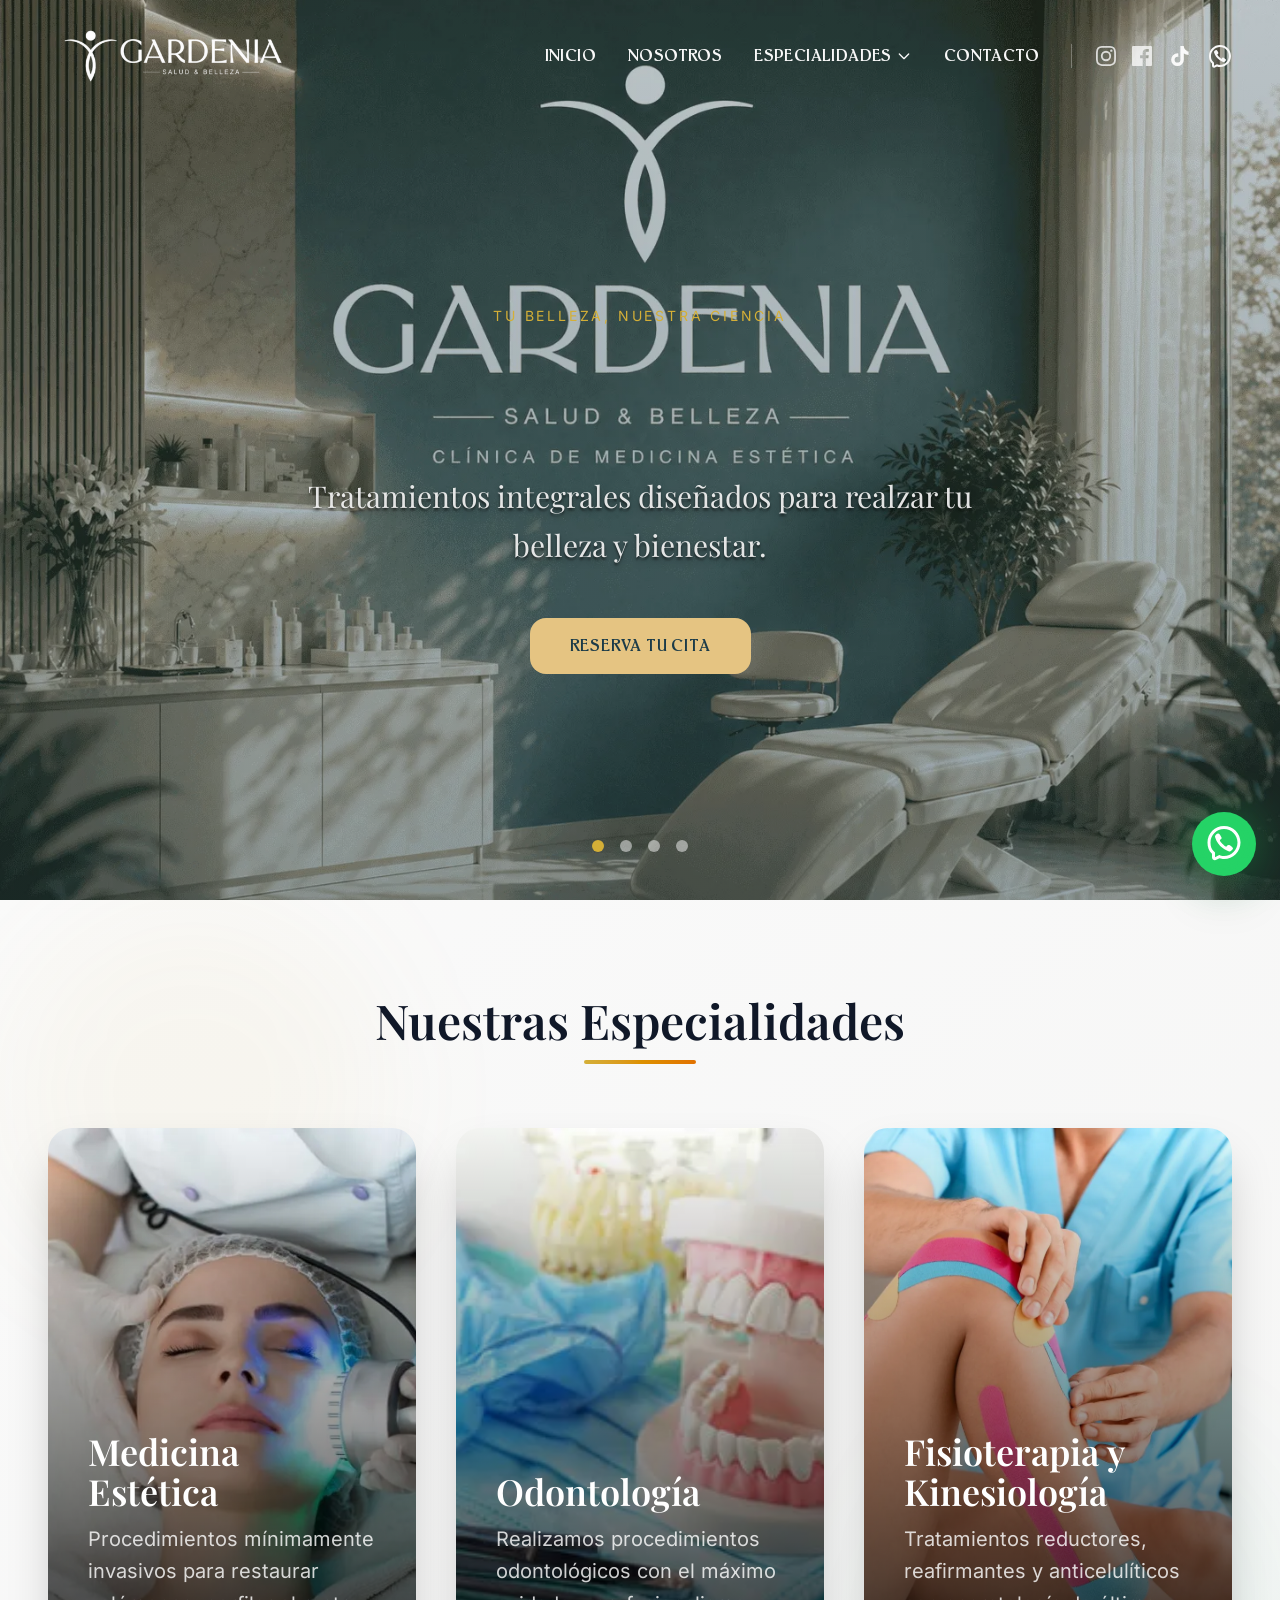
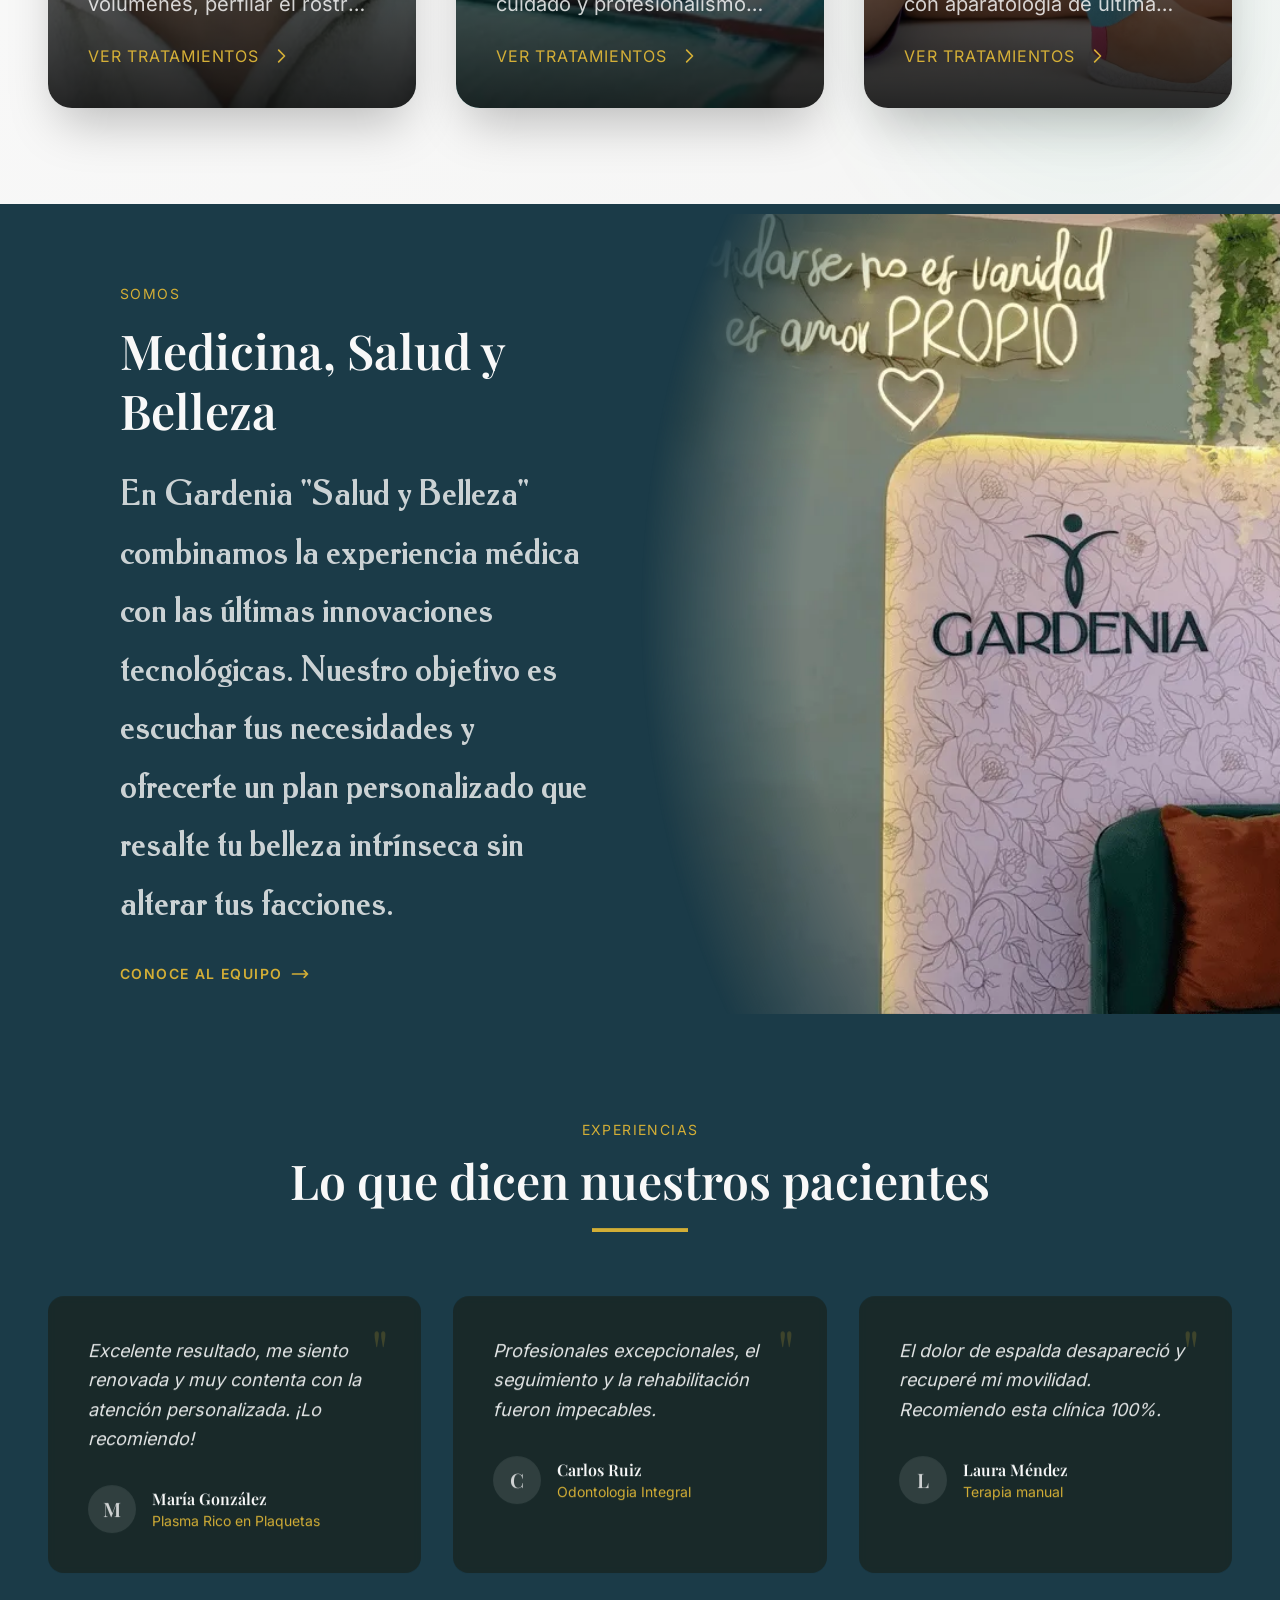
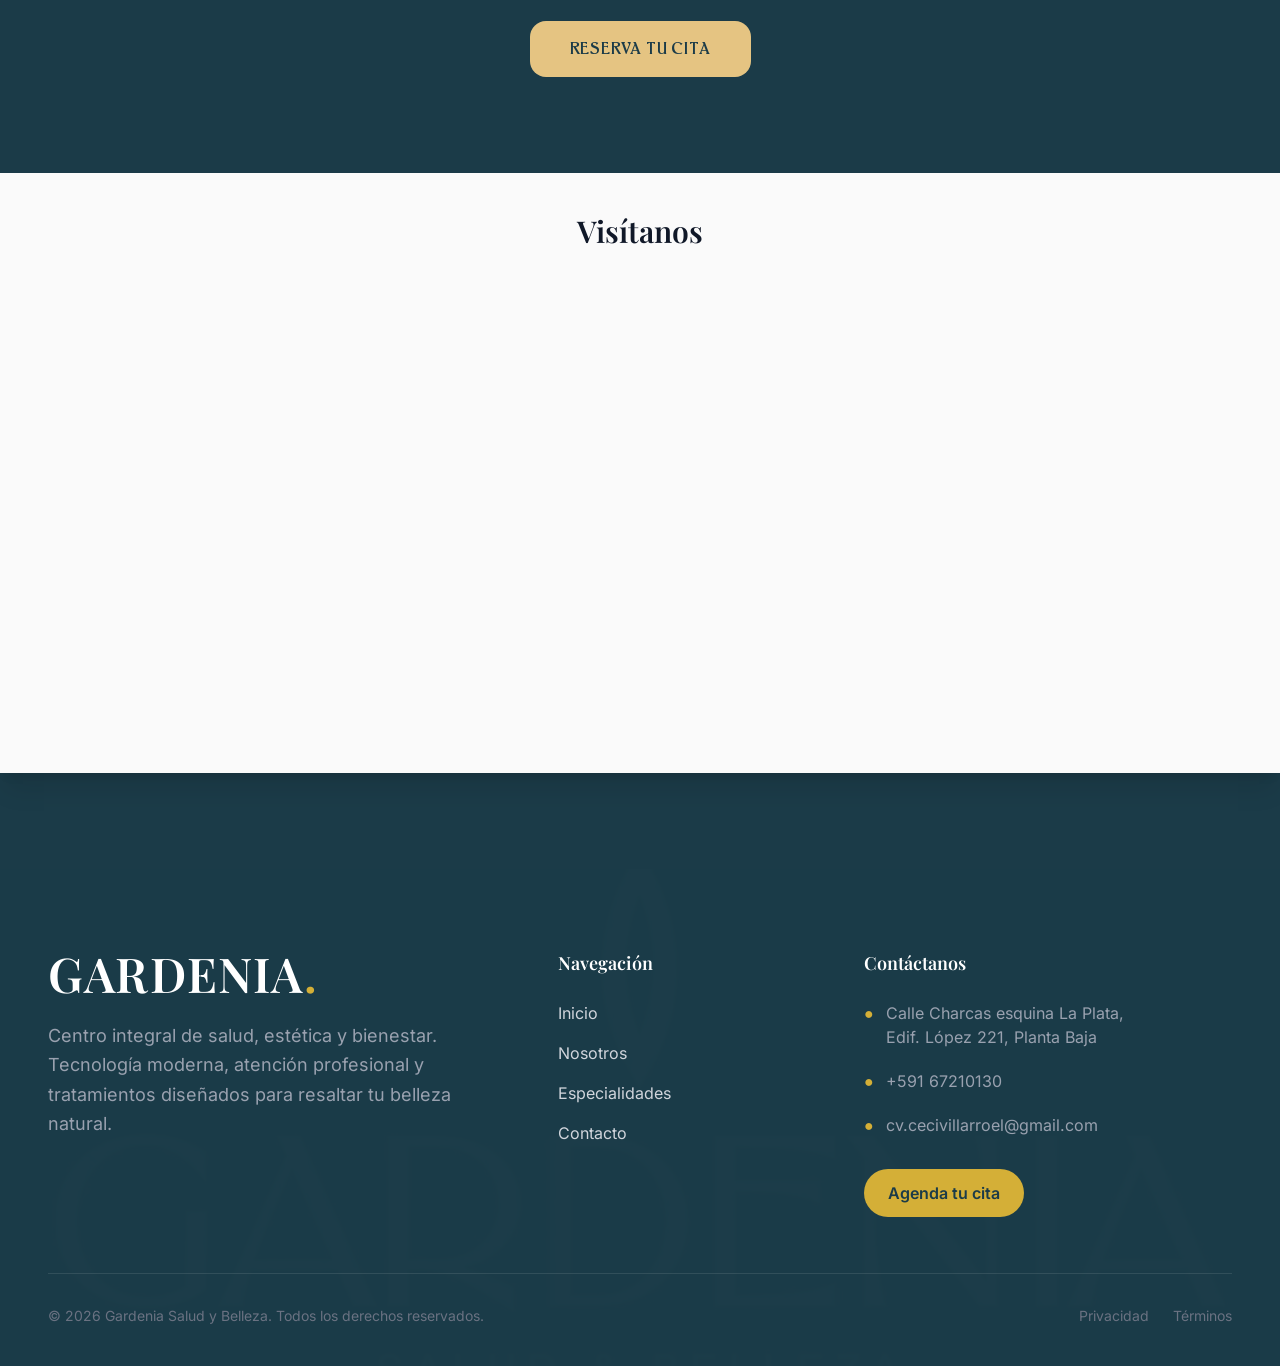
==== commit a55b18d7: "actualizar para ceo mas actualizaciones para seo con fonts" ====
--- a/index.html
+++ b/index.html
@@ -1,4 +1,4 @@
-<!DOCTYPE html><html lang="es"> <head><meta charset="UTF-8"><meta name="viewport" content="width=device-width, initial-scale=1.0"><meta name="generator" content="Astro v6.1.8"><title>Inicio | Gardenia Salud y Belleza</title><meta name="description" content="Informacion general de la clinica Gardenia Salud y Belleza"><link rel="canonical" href="https://gardeniaclinica.com/"><!-- Robots --><meta name="robots" content="index, follow, max-image-preview:large"><meta http-equiv="content-language" content="es-bo"><!-- Open Graph --><meta property="og:type" content="website"><meta property="og:locale" content="es_BO"><meta property="og:site_name" content="Gardenia Salud y Belleza"><meta property="og:title" content="Inicio"><meta property="og:description" content="Informacion general de la clinica Gardenia Salud y Belleza"><meta property="og:url" content="https://gardeniaclinica.com/"><meta name="twitter:card" content="summary_large_image"><meta name="twitter:title" content="Inicio"><meta name="twitter:description" content="Informacion general de la clinica Gardenia Salud y Belleza"><link rel="icon" type="image/png" href="/favicon.ico"><meta name="generator" content="Astro v6.1.8"><link rel="preload" href="/fonts/inter400.woff2" as="font" type="font/woff2" crossorigin><link rel="preload" href="/fonts/inter600.woff2" as="font" type="font/woff2" crossorigin><link rel="preload" href="/fonts/playfair-display400.woff2" as="font" type="font/woff2" crossorigin><link rel="preload" href="/fonts/playfair-display600.woff2" as="font" type="font/woff2" crossorigin><!-- Schema Local Business --><script type="application/ld+json">{"@context":"https://schema.org","@type":"MedicalBusiness","name":"Gardenia Salud y Belleza","description":"Clínica Gardenia Salud y Belleza integral en Oruro, Bolivia","url":"https://GardeniaClinica.com","telephone":"+59167210130","address":{"@type":"PostalAddress","addressLocality":"Oruro","addressCountry":"BO"},"areaServed":"Oruro","priceRange":"$$"}</script><link rel="stylesheet" href="/_astro/BaseLayout.BvC_6Blc.css">
+<!DOCTYPE html><html lang="es"> <head><meta charset="UTF-8"><meta name="viewport" content="width=device-width, initial-scale=1.0"><meta name="generator" content="Astro v6.1.8"><title>Inicio | Gardenia Salud y Belleza</title><meta name="description" content="Informacion general de la clinica Gardenia Salud y Belleza"><link rel="canonical" href="https://gardeniaclinica.com/"><!-- Robots --><meta name="robots" content="index, follow, max-image-preview:large"><meta http-equiv="content-language" content="es-bo"><!-- Open Graph --><meta property="og:type" content="website"><meta property="og:locale" content="es_BO"><meta property="og:site_name" content="Gardenia Salud y Belleza"><meta property="og:title" content="Inicio"><meta property="og:description" content="Informacion general de la clinica Gardenia Salud y Belleza"><meta property="og:url" content="https://gardeniaclinica.com/"><meta name="twitter:card" content="summary_large_image"><meta name="twitter:title" content="Inicio"><meta name="twitter:description" content="Informacion general de la clinica Gardenia Salud y Belleza"><link rel="icon" type="image/png" href="/favicon.ico"><meta name="generator" content="Astro v6.1.8"><link rel="preload" href="/fonts/inter400.woff2" as="font" type="font/woff2" crossorigin><link rel="preload" href="/fonts/inter600.woff2" as="font" type="font/woff2" crossorigin><link rel="preload" href="/fonts/playfair-display400.woff2" as="font" type="font/woff2" crossorigin><link rel="preload" href="/fonts/playfair-display600.woff2" as="font" type="font/woff2" crossorigin><link rel="preload" href="/fonts/Antiqua.woff2" as="font" type="font/woff2" crossorigin><!-- Schema Local Business --><script type="application/ld+json">{"@context":"https://schema.org","@type":"MedicalBusiness","name":"Gardenia Salud y Belleza","description":"Clínica Gardenia Salud y Belleza integral en Oruro, Bolivia","url":"https://GardeniaClinica.com","telephone":"+59167210130","address":{"@type":"PostalAddress","addressLocality":"Oruro","addressCountry":"BO"},"areaServed":"Oruro","priceRange":"$$"}</script><link rel="stylesheet" href="/_astro/BaseLayout.BvC_6Blc.css">
 <style>.testimonios-bg{background-image:url(/images/gardeniafondo.webp);background-size:cover;background-position:center;background-repeat:no-repeat;background-attachment:fixed;position:relative}.card-glass{background-color:#1a241fb3;backdrop-filter:blur(4px);transition:all .3s ease}.card-glass:hover{background-color:#1a241ff2;transform:scale(1.02)}
 </style></head> <body class="bg-dark-green text-ivory antialiased flex flex-col min-h-screen"> <header id="main-header" class="fixed w-full top-0 z-50 transition-all duration-300 bg-transparent"> <div class="container mx-auto px-6 md:px-12 flex justify-between items-center font-custom md:mt-[20px] md:mb-[10px] lg:mt-0"> <a href="/" class="font-serif font-bold text-ivory tracking-wider"> <img src="/images/navlogo.webp" alt="Gardenia Salud y Belleza" width="250" height="100"> <span class="sr-only">Inicio - Gardenia Salud y Belleza</span> </a> <!-- Desktop Nav & Socials --> <div class="hidden md:flex items-center space-x-8"> <nav class="flex space-x-8"> <a href="/" class="text-ivory hover:text-gold transition-colors font-medium text-md uppercase tracking-wide">
 Inicio
@@ -101,4 +101,4 @@
 Agenda tu cita
 </a> </div> </div> <!-- Bottom --> <div class="border-t border-white/10 mt-14 pt-8 flex flex-col md:flex-row gap-4 justify-between items-center text-sm text-gray-500"> <p>
 © 2026 Gardenia Salud y Belleza. Todos los derechos reservados.
-</p> <div class="flex gap-6"> <a href="#" class="hover:text-gold transition">Privacidad</a> <a href="#" class="hover:text-gold transition">Términos</a> </div> </div> </div> </footer> </body></html> <script type="module" src="/_astro/index.astro_astro_type_script_index_0_lang.DfBgc9Sf.js"></script>+</p> <div class="flex gap-6"> <a href="#" class="hover:text-gold transition">Privacidad</a> <a href="#" class="hover:text-gold transition">Términos</a> </div> </div> </div> </footer> </body></html> <script type="module" src="/_astro/index.astro_astro_type_script_index_0_lang.BONgUlpo.js"></script>
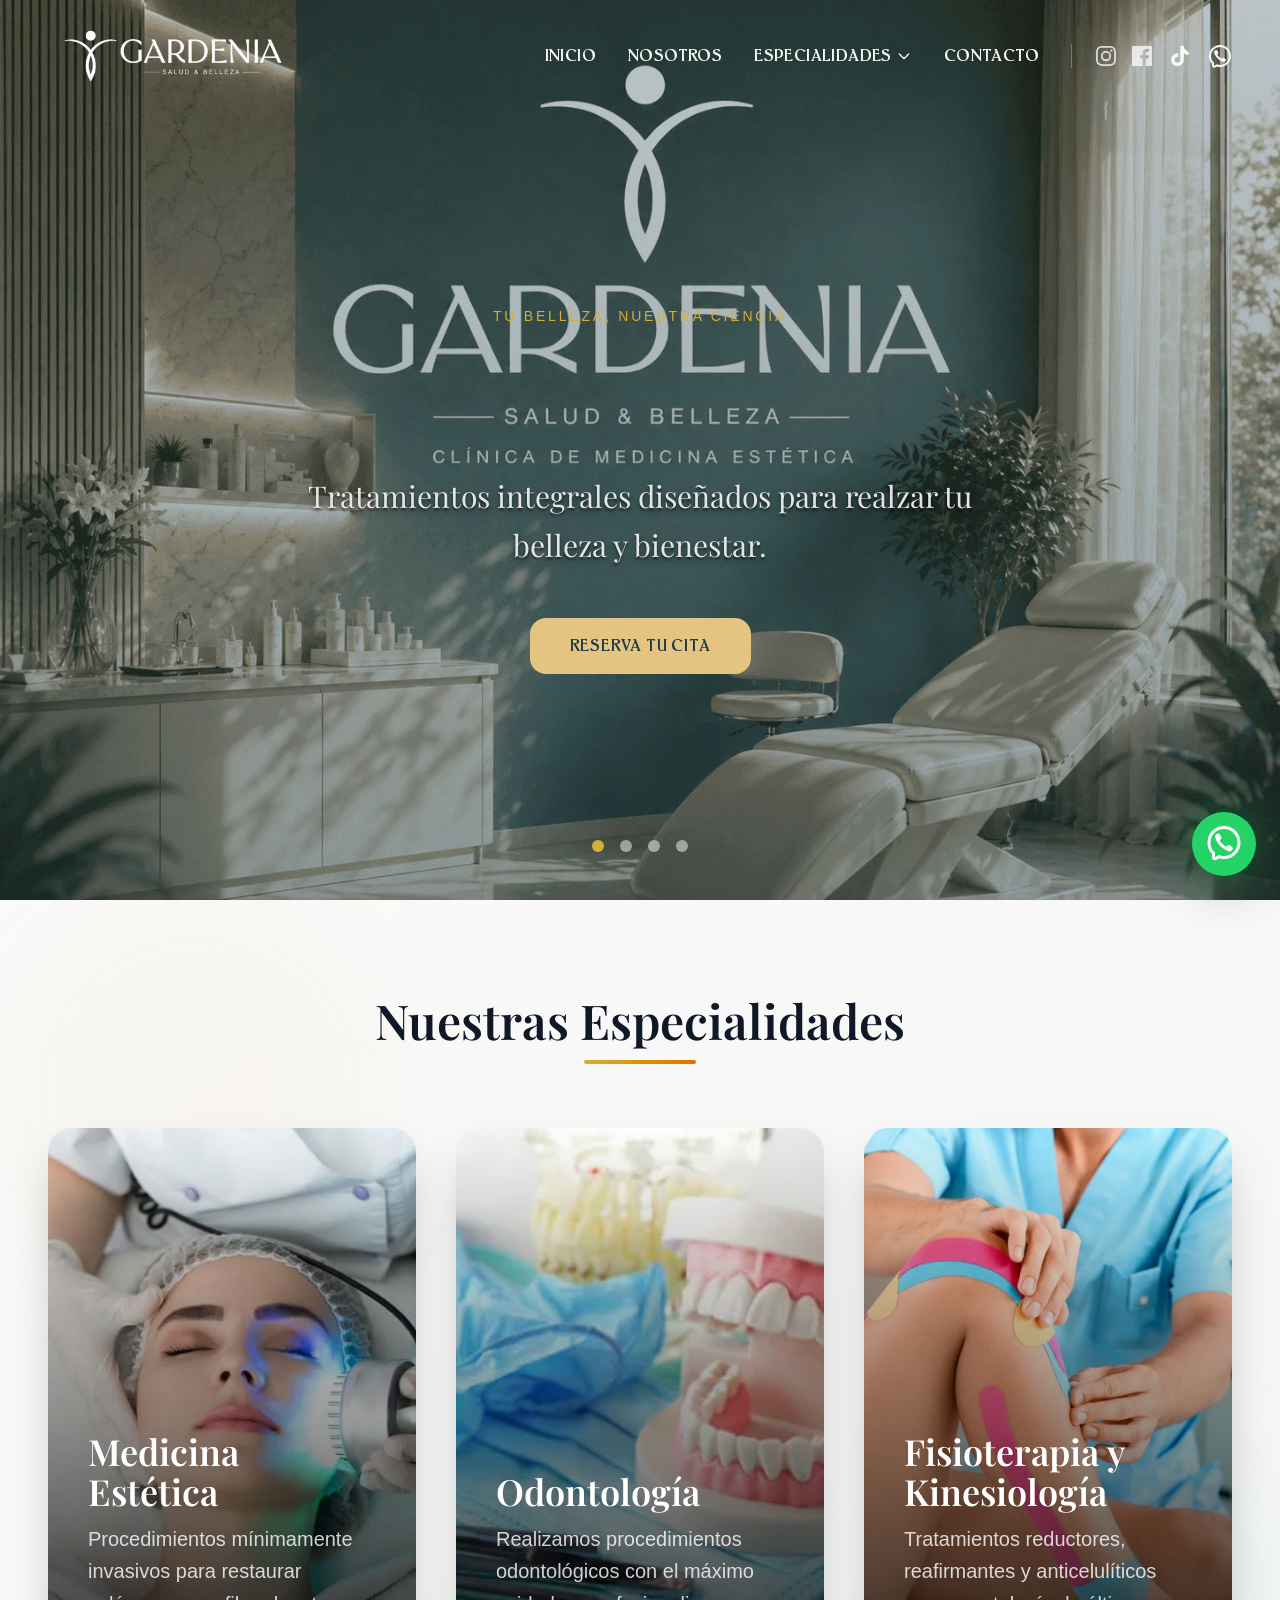
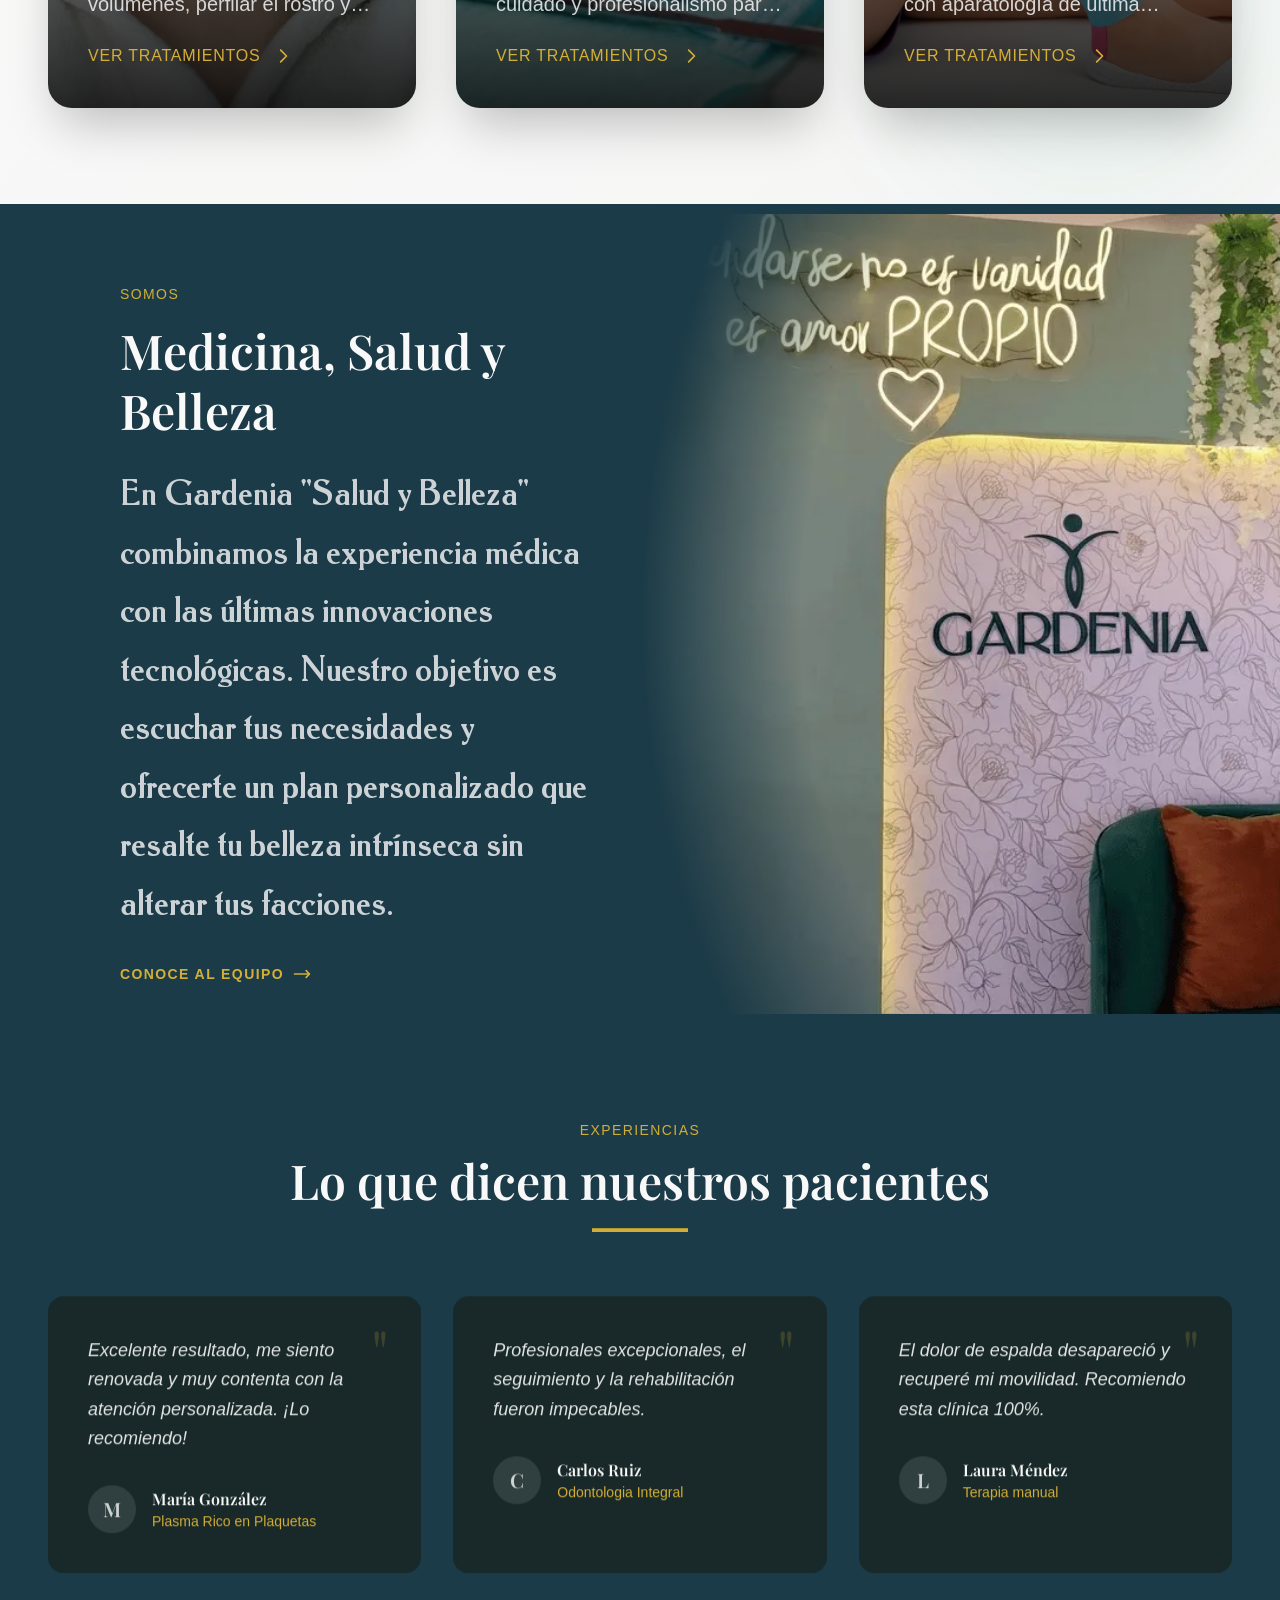
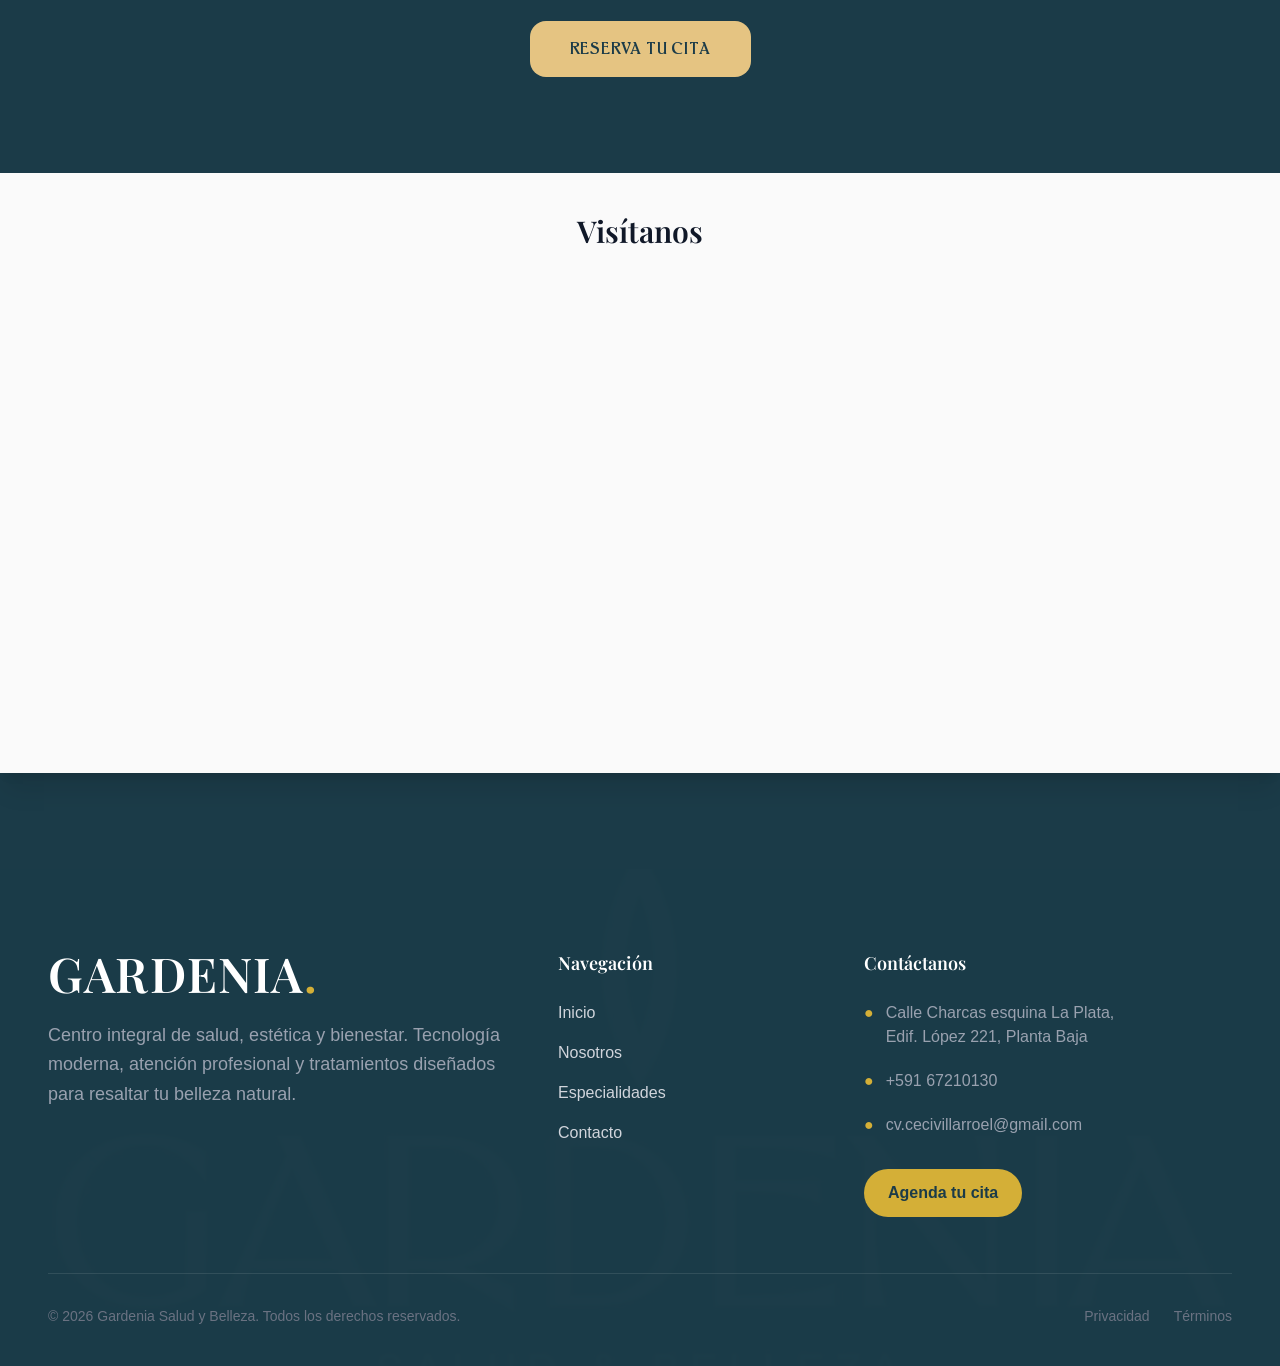
==== commit 295b5475: "actualizar css actualizacion de css para el ceo" ====
--- a/index.html
+++ b/index.html
@@ -1,6 +1,6 @@
-<!DOCTYPE html><html lang="es"> <head><meta charset="UTF-8"><meta name="viewport" content="width=device-width, initial-scale=1.0"><meta name="generator" content="Astro v6.1.8"><title>Inicio | Gardenia Salud y Belleza</title><meta name="description" content="Informacion general de la clinica Gardenia Salud y Belleza"><link rel="canonical" href="https://gardeniaclinica.com/"><!-- Robots --><meta name="robots" content="index, follow, max-image-preview:large"><meta http-equiv="content-language" content="es-bo"><!-- Open Graph --><meta property="og:type" content="website"><meta property="og:locale" content="es_BO"><meta property="og:site_name" content="Gardenia Salud y Belleza"><meta property="og:title" content="Inicio"><meta property="og:description" content="Informacion general de la clinica Gardenia Salud y Belleza"><meta property="og:url" content="https://gardeniaclinica.com/"><meta name="twitter:card" content="summary_large_image"><meta name="twitter:title" content="Inicio"><meta name="twitter:description" content="Informacion general de la clinica Gardenia Salud y Belleza"><link rel="icon" type="image/png" href="/favicon.ico"><meta name="generator" content="Astro v6.1.8"><link rel="preload" href="/fonts/inter400.woff2" as="font" type="font/woff2" crossorigin><link rel="preload" href="/fonts/inter600.woff2" as="font" type="font/woff2" crossorigin><link rel="preload" href="/fonts/playfair-display400.woff2" as="font" type="font/woff2" crossorigin><link rel="preload" href="/fonts/playfair-display600.woff2" as="font" type="font/woff2" crossorigin><link rel="preload" href="/fonts/Antiqua.woff2" as="font" type="font/woff2" crossorigin><!-- Schema Local Business --><script type="application/ld+json">{"@context":"https://schema.org","@type":"MedicalBusiness","name":"Gardenia Salud y Belleza","description":"Clínica Gardenia Salud y Belleza integral en Oruro, Bolivia","url":"https://GardeniaClinica.com","telephone":"+59167210130","address":{"@type":"PostalAddress","addressLocality":"Oruro","addressCountry":"BO"},"areaServed":"Oruro","priceRange":"$$"}</script><link rel="stylesheet" href="/_astro/BaseLayout.BvC_6Blc.css">
+<!DOCTYPE html><html lang="es" data-astro-cid-37fxchfa> <head><meta charset="UTF-8"><meta name="viewport" content="width=device-width, initial-scale=1.0"><meta name="generator" content="Astro v6.1.8"><title>Inicio | Gardenia Salud y Belleza</title><meta name="description" content="Informacion general de la clinica Gardenia Salud y Belleza"><link rel="canonical" href="https://gardeniaclinica.com/"><!-- Robots --><meta name="robots" content="index, follow, max-image-preview:large"><meta http-equiv="content-language" content="es-bo"><!-- Open Graph --><meta property="og:type" content="website"><meta property="og:locale" content="es_BO"><meta property="og:site_name" content="Gardenia Salud y Belleza"><meta property="og:title" content="Inicio"><meta property="og:description" content="Informacion general de la clinica Gardenia Salud y Belleza"><meta property="og:url" content="https://gardeniaclinica.com/"><meta name="twitter:card" content="summary_large_image"><meta name="twitter:title" content="Inicio"><meta name="twitter:description" content="Informacion general de la clinica Gardenia Salud y Belleza"><link rel="icon" type="image/png" href="/favicon.ico"><meta name="generator" content="Astro v6.1.8"><link rel="preload" href="/fonts/inter400.woff2" as="font" type="font/woff2" crossorigin><link rel="preload" href="/fonts/inter600.woff2" as="font" type="font/woff2" crossorigin><link rel="preload" href="/fonts/playfair-display400.woff2" as="font" type="font/woff2" crossorigin><link rel="preload" href="/fonts/playfair-display600.woff2" as="font" type="font/woff2" crossorigin><link rel="preload" href="/fonts/Antiqua.woff2" as="font" type="font/woff2" crossorigin><link rel="preload" href="/_astro/BaseLayout.css" as="style" onload="this.onload=null;this.rel='stylesheet'"><noscript><link rel="stylesheet" href="/_astro/BaseLayout.css"></noscript><!-- Schema Local Business --><script type="application/ld+json">{"@context":"https://schema.org","@type":"MedicalBusiness","name":"Gardenia Salud y Belleza","description":"Clínica Gardenia Salud y Belleza integral en Oruro, Bolivia","url":"https://GardeniaClinica.com","telephone":"+59167210130","address":{"@type":"PostalAddress","addressLocality":"Oruro","addressCountry":"BO"},"areaServed":"Oruro","priceRange":"$$"}</script><link rel="stylesheet" href="/_astro/BaseLayout.6znHU540.css">
 <style>.testimonios-bg{background-image:url(/images/gardeniafondo.webp);background-size:cover;background-position:center;background-repeat:no-repeat;background-attachment:fixed;position:relative}.card-glass{background-color:#1a241fb3;backdrop-filter:blur(4px);transition:all .3s ease}.card-glass:hover{background-color:#1a241ff2;transform:scale(1.02)}
-</style></head> <body class="bg-dark-green text-ivory antialiased flex flex-col min-h-screen"> <header id="main-header" class="fixed w-full top-0 z-50 transition-all duration-300 bg-transparent"> <div class="container mx-auto px-6 md:px-12 flex justify-between items-center font-custom md:mt-[20px] md:mb-[10px] lg:mt-0"> <a href="/" class="font-serif font-bold text-ivory tracking-wider"> <img src="/images/navlogo.webp" alt="Gardenia Salud y Belleza" width="250" height="100"> <span class="sr-only">Inicio - Gardenia Salud y Belleza</span> </a> <!-- Desktop Nav & Socials --> <div class="hidden md:flex items-center space-x-8"> <nav class="flex space-x-8"> <a href="/" class="text-ivory hover:text-gold transition-colors font-medium text-md uppercase tracking-wide">
+</style></head> <body class="bg-dark-green text-ivory antialiased flex flex-col min-h-screen" data-astro-cid-37fxchfa> <header id="main-header" class="fixed w-full top-0 z-50 transition-all duration-300 bg-transparent"> <div class="container mx-auto px-6 md:px-12 flex justify-between items-center font-custom md:mt-[20px] md:mb-[10px] lg:mt-0"> <a href="/" class="font-serif font-bold text-ivory tracking-wider"> <img src="/images/navlogo.webp" alt="Gardenia Salud y Belleza" width="250" height="100"> <span class="sr-only">Inicio - Gardenia Salud y Belleza</span> </a> <!-- Desktop Nav & Socials --> <div class="hidden md:flex items-center space-x-8"> <nav class="flex space-x-8"> <a href="/" class="text-ivory hover:text-gold transition-colors font-medium text-md uppercase tracking-wide">
 Inicio
 </a> <a href="/nosotros" class="text-ivory hover:text-gold transition-colors font-medium text-md uppercase tracking-wide">
 Nosotros
@@ -8,7 +8,7 @@
 Especialidades
 <svg class="w-4 h-4" fill="none" stroke="currentColor" viewBox="0 0 24 24"><path stroke-linecap="round" stroke-linejoin="round" stroke-width="2" d="M19 9l-7 7-7-7"></path></svg> </button> <div class="absolute left-0 mt-2 w-64 bg-dark-green shadow-xl rounded-md overflow-hidden opacity-0 invisible group-hover:opacity-100 group-hover:visible transition-all duration-300 flex flex-col border border-gold/20"> <a href="/medicina-estetica" class="px-4 py-3 text-ivory hover:bg-gold/10 hover:text-gold transition-colors text-sm">MEDICINA ESTÉTICA</a> <a href="/odontologia" class="px-4 py-3 text-ivory hover:bg-gold/10 hover:text-gold transition-colors text-sm border-t border-ivory/10">ODONTOLOGÍA</a> <a href="/fisioterapia-kinesiologia" class="px-4 py-3 text-ivory hover:bg-gold/10 hover:text-gold transition-colors text-sm border-t border-ivory/10">FISIOTERAPIA Y KINESIOLOGÍA</a> </div> </div> <a href="/contacto" class="text-ivory hover:text-gold transition-colors font-medium text-md uppercase tracking-wide">
 Contacto
-</a> </nav> <div class="flex items-center space-x-4 border-l border-ivory/30 pl-6"> <a href="https://www.instagram.com/gardenia_saludybelleza.bo/" target="_blank" class="text-ivory/80 hover:text-gold transition-colors" aria-label="Instagram"> <svg class="w-5 h-5" fill="currentColor" viewBox="0 0 24 24"><path d="M12 2.163c3.204 0 3.584.012 4.85.07 3.252.148 4.771 1.691 4.919 4.919.058 1.265.069 1.645.069 4.849 0 3.205-.012 3.584-.069 4.849-.149 3.225-1.664 4.771-4.919 4.919-1.266.058-1.644.07-4.85.07-3.204 0-3.584-.012-4.849-.07-3.26-.149-4.771-1.699-4.919-4.92-.058-1.265-.07-1.644-.07-4.849 0-3.204.013-3.583.07-4.849.149-3.227 1.664-4.771 4.919-4.919 1.266-.057 1.645-.069 4.849-.069zM12 0C8.741 0 8.333.014 7.053.072 2.695.272.273 2.69.073 7.052.014 8.333 0 8.741 0 12c0 3.259.014 3.668.072 4.948.2 4.358 2.618 6.78 6.98 6.98C8.333 23.986 8.741 24 12 24c3.259 0 3.668-.014 4.948-.072 4.354-.2 6.782-2.618 6.979-6.98.059-1.28.073-1.689.073-4.948 0-3.259-.014-3.667-.072-4.947-.196-4.354-2.617-6.78-6.979-6.98C15.668.014 15.259 0 12 0zm0 5.838a6.162 6.162 0 100 12.324 6.162 6.162 0 000-12.324zM12 16a4 4 0 110-8 4 4 0 010 8zm6.406-11.845a1.44 1.44 0 100 2.881 1.44 1.44 0 000-2.881z"></path> </svg> </a> <a href="https://www.facebook.com/profile.php?id=61565508519835" target="_blank" class="text-ivory/80 hover:text-gold transition-colors" aria-label="Facebook"> <svg class="w-5 h-5" fill="currentColor" viewBox="0 0 24 24"><path d="M22.675 0H1.325C.593 0 0 .593 0 1.325v21.351C0 23.407.593 24 1.325 24H12.82v-9.294H9.692v-3.622h3.128V8.413c0-3.1 1.893-4.788 4.659-4.788 1.325 0 2.463.099 2.795.143v3.24l-1.918.001c-1.504 0-1.795.715-1.795 1.763v2.313h3.587l-.467 3.622h-3.12V24h6.116c.73 0 1.323-.593 1.323-1.325V1.325C24 .593 23.407 0 22.675 0z"></path> </svg> </a> <!-- TikTok --> <a href="https://www.tiktok.com/@gardenia.saludybelleza" target="_blank" class="text-ivory hover:text-gold transition-colors" aria-label="TikTok"> <svg class="w-6 h-6" fill="currentColor" viewBox="0 0 24 24"><path d="M19.589 6.686a4.793 4.793 0 0 1-3.77-4.245V2h-3.445v13.672a2.896 2.896 0 0 1-2.894 2.889 2.896 2.896 0 0 1-2.894-2.889c0-1.594 1.3-2.889 2.894-2.889.3 0 .588.047.86.134v-3.5a6.311 6.311 0 0 0-.86-.059 6.34 6.34 0 0 0-6.343 6.346 6.34 6.34 0 0 0 6.343 6.344 6.34 6.34 0 0 0 6.343-6.344V9.435a8.291 8.291 0 0 0 4.774 1.49V7.445a4.46 4.46 0 0 1-2.648-.759z"></path></svg> </a> <!-- WhatsApp --> <a href="https://wa.me/59167210130" target="_blank" class="text-ivory hover:text-gold transition-colors" aria-label="WhatsApp"> <svg class="w-6 h-6" fill="currentColor" viewBox="0 0 24 24"> <path d="M6.014 8.00613C6.12827 7.1024 7.30277 5.87414 8.23488 6.01043L8.23339 6.00894C9.14051 6.18132 9.85859 7.74261 10.2635 8.44465C10.5504 8.95402 10.3641 9.4701 10.0965 9.68787C9.7355 9.97883 9.17099 10.3803 9.28943 10.7834C9.5 11.5 12 14 13.2296 14.7107C13.695 14.9797 14.0325 14.2702 14.3207 13.9067C14.5301 13.6271 15.0466 13.46 15.5548 13.736C16.3138 14.178 17.0288 14.6917 17.69 15.27C18.0202 15.546 18.0977 15.9539 17.8689 16.385C17.4659 17.1443 16.3003 18.1456 15.4542 17.9421C13.9764 17.5868 8 15.27 6.08033 8.55801C5.97237 8.24048 5.99955 8.12044 6.014 8.00613Z"></path> <path fill-rule="evenodd" clip-rule="evenodd" d="M12 23C10.7764 23 10.0994 22.8687 9 22.5L6.89443 23.5528C5.56462 24.2177 4 23.2507 4 21.7639V19.5C1.84655 17.492 1 15.1767 1 12C1 5.92487 5.92487 1 12 1C18.0751 1 23 5.92487 23 12C23 18.0751 18.0751 23 12 23ZM6 18.6303L5.36395 18.0372C3.69087 16.4772 3 14.7331 3 12C3 7.02944 7.02944 3 12 3C16.9706 3 21 7.02944 21 12C21 16.9706 16.9706 21 12 21C11.0143 21 10.552 20.911 9.63595 20.6038L8.84847 20.3397L6 21.7639V18.6303Z"></path> </svg> </a> </div> </div> <!-- Mobile Menu Button --> <button id="mobile-menu-btn" class="md:hidden text-ivory focus:outline-none" aria-label="Toggle Menu"> <svg class="w-6 h-6" fill="none" stroke="currentColor" viewBox="0 0 24 24" xmlns="http://www.w3.org/2000/svg"> <path stroke-linecap="round" stroke-linejoin="round" stroke-width="2" d="M4 6h16M4 12h16m-7 6h7"></path> </svg> </button> </div> <!-- Mobile Nav --> <div id="mobile-menu" class="fixed inset-0 bg-dark-green z-40 transform translate-x-full transition-transform duration-300 md:hidden flex flex-col justify-center items-center space-y-8"> <button id="close-menu-btn" class="absolute top-6 right-6 text-ivory focus:outline-none" aria-label="Close Menu"> <svg class="w-8 h-8" fill="none" stroke="currentColor" viewBox="0 0 24 24" xmlns="http://www.w3.org/2000/svg"> <path stroke-linecap="round" stroke-linejoin="round" stroke-width="2" d="M6 18L18 6M6 6l12 12"></path> </svg> </button> <a href="/" class="mobile-link text-3xl font-serif text-ivory hover:text-gold">Inicio</a> <a href="/nosotros" class="mobile-link text-3xl font-serif text-ivory hover:text-gold">Nosotros</a> <div class="flex flex-col items-center space-y-4 w-full"> <span class="text-3xl font-serif text-ivory/70 border-b border-ivory/20 pb-2 mb-2">Tratamientos</span> <a href="/medicina-estetica" class="mobile-link text-xl font-serif text-ivory hover:text-gold">Medicina Estética</a> <a href="/odontologia" class="mobile-link text-xl font-serif text-ivory hover:text-gold">Odontología</a> <a href="/fisioterapia-kinesiologia" class="mobile-link text-xl font-serif text-ivory hover:text-gold">Fisioterapia y Kinesiología</a> </div> <a href="/contacto" class="mobile-link text-3xl font-serif text-ivory hover:text-gold">Contacto</a> <div class="flex space-x-6 pt-8 mt-4 border-t border-ivory/20 w-1/2 justify-center"> <a href="https://www.instagram.com/gardenia_saludybelleza.bo/" class="text-ivory hover:text-gold transition-colors" aria-label="Instagram"> <svg class="w-8 h-8" fill="currentColor" viewBox="0 0 24 24"><path d="M12 2.163c3.204 0 3.584.012 4.85.07 3.252.148 4.771 1.691 4.919 4.919.058 1.265.069 1.645.069 4.849 0 3.205-.012 3.584-.069 4.849-.149 3.225-1.664 4.771-4.919 4.919-1.266.058-1.644.07-4.85.07-3.204 0-3.584-.012-4.849-.07-3.26-.149-4.771-1.699-4.919-4.92-.058-1.265-.07-1.644-.07-4.849 0-3.204.013-3.583.07-4.849.149-3.227 1.664-4.771 4.919-4.919 1.266-.057 1.645-.069 4.849-.069zM12 0C8.741 0 8.333.014 7.053.072 2.695.272.273 2.69.073 7.052.014 8.333 0 8.741 0 12c0 3.259.014 3.668.072 4.948.2 4.358 2.618 6.78 6.98 6.98C8.333 23.986 8.741 24 12 24c3.259 0 3.668-.014 4.948-.072 4.354-.2 6.782-2.618 6.979-6.98.059-1.28.073-1.689.073-4.948 0-3.259-.014-3.667-.072-4.947-.196-4.354-2.617-6.78-6.979-6.98C15.668.014 15.259 0 12 0zm0 5.838a6.162 6.162 0 100 12.324 6.162 6.162 0 000-12.324zM12 16a4 4 0 110-8 4 4 0 010 8zm6.406-11.845a1.44 1.44 0 100 2.881 1.44 1.44 0 000-2.881z"></path></svg> </a> <a href="https://www.facebook.com/profile.php?id=61565508519835" class="text-ivory hover:text-gold transition-colors" aria-label="Facebook"> <svg class="w-8 h-8" fill="currentColor" viewBox="0 0 24 24"><path d="M22.675 0H1.325C.593 0 0 .593 0 1.325v21.351C0 23.407.593 24 1.325 24H12.82v-9.294H9.692v-3.622h3.128V8.413c0-3.1 1.893-4.788 4.659-4.788 1.325 0 2.463.099 2.795.143v3.24l-1.918.001c-1.504 0-1.795.715-1.795 1.763v2.313h3.587l-.467 3.622h-3.12V24h6.116c.73 0 1.323-.593 1.323-1.325V1.325C24 .593 23.407 0 22.675 0z"></path></svg> </a> <!-- TikTok --> <a href="https://www.tiktok.com/@gardenia.saludybelleza" class="text-ivory hover:text-gold transition-colors" aria-label="TikTok"> <svg class="w-8 h-8" fill="currentColor" viewBox="0 0 24 24"><path d="M19.589 6.686a4.793 4.793 0 0 1-3.77-4.245V2h-3.445v13.672a2.896 2.896 0 0 1-2.894 2.889 2.896 2.896 0 0 1-2.894-2.889c0-1.594 1.3-2.889 2.894-2.889.3 0 .588.047.86.134v-3.5a6.311 6.311 0 0 0-.86-.059 6.34 6.34 0 0 0-6.343 6.346 6.34 6.34 0 0 0 6.343 6.344 6.34 6.34 0 0 0 6.343-6.344V9.435a8.291 8.291 0 0 0 4.774 1.49V7.445a4.46 4.46 0 0 1-2.648-.759z"></path></svg> </a> <!-- WhatsApp --> <a href="https://wa.me/59167210130" class="text-ivory hover:text-gold transition-colors" aria-label="WhatsApp"> <svg class="w-8 h-8" fill="currentColor" viewBox="0 0 24 24"><path d="M20.52 3.48A11.66 11.66 0 0 0 12.51 0C6 0 .88 5.12.88 11.62c0 2.04.53 4.04 1.55 5.78L.03 24l6.83-1.79c1.69.92 3.59 1.41 5.53 1.41h.01c6.5 0 11.62-5.12 11.62-11.62a11.58 11.58 0 0 0-3.5-8.52zM12.51 21.2c-1.72 0-3.41-.46-4.86-1.34l-.35-.2-4.05 1.06 1.08-3.95-.23-.36A9.58 9.58 0 0 1 2.9 11.6c0-5.3 4.31-9.61 9.61-9.61 2.57 0 4.98 1 6.79 2.81a9.58 9.58 0 0 1 2.82 6.79c-.01 5.3-4.32 9.61-9.61 9.61zm5.28-7.19c-.29-.15-1.72-.85-1.99-.95-.27-.09-.46-.14-.66.14-.2.29-.76.95-.93 1.14-.17.2-.34.22-.63.07-.29-.15-1.22-.45-2.32-1.43-.86-.77-1.44-1.72-1.61-2.01-.17-.29-.02-.45.13-.59.13-.13.29-.34.44-.51.15-.17.2-.29.3-.48.1-.19.05-.36-.03-.5-.08-.15-.66-1.6-.91-2.19-.24-.57-.48-.48-.66-.49-.17 0-.36-.01-.55-.01s-.5.07-.76.35c-.26.28-1 1.23-1 3 0 1.77 1.29 3.48 1.47 3.72.18.24 2.54 3.88 6.16 5.44.86.37 1.53.59 2.05.75.86.27 1.64.23 2.26.14.69-.1 1.72-.7 1.96-1.38.24-.68.24-1.26.17-1.38-.07-.12-.26-.2-.55-.35z"></path></svg> </a> </div> </div> </header> <script type="module">document.addEventListener("DOMContentLoaded",()=>{const e=document.getElementById("main-header"),s=document.getElementById("mobile-menu-btn"),l=document.getElementById("close-menu-btn"),n=document.getElementById("mobile-menu"),d=document.querySelectorAll(".mobile-link");window.addEventListener("scroll",()=>{window.scrollY>50?(e?.classList.remove("bg-transparent","py-4"),e?.classList.add("bg-dark-green","shadow-md","py-2")):(e?.classList.add("bg-transparent","py-4"),e?.classList.remove("bg-dark-green","shadow-md","py-2"))});const t=()=>{n?.classList.toggle("translate-x-full"),document.body.classList.toggle("overflow-hidden")};s?.addEventListener("click",t),l?.addEventListener("click",t),d.forEach(o=>{o.addEventListener("click",()=>{n?.classList.contains("translate-x-full")||t()})})});</script> <main class="flex-grow">   <section id="hero-carousel" class="relative h-screen flex items-center justify-center overflow-hidden bg-dark-green"> <!-- Slide 1 --> <div class="carousel-slide absolute inset-0 w-full h-full opacity-100 z-10 transition-opacity duration-1000"> <div class="absolute inset-0 bg-[url('/images/CarruselGardenia1.webp')] bg-cover bg-no-repeat bg-center opacity-90 mix-blend-multiply"></div> <div class="absolute inset-0 bg-gradient-to-b from-dark-green/20 to-dark-green/40"></div> <div class="container mx-auto px-6 relative z-20 text-center max-w-4xl h-full flex flex-col justify-center items-center pt-20"> <span class="slide-content block text-gold font-medium tracking-[0.2em] uppercase text-sm mb-6">Tu belleza, nuestra ciencia</span> <h1 class="slide-content text-5xl md:text-7xl font-serif font-bold text-ivory mb-8 leading-tight"> <!-- 	GARDENIA <br /> estética y salud--> <br> </h1> <p class="slide-content text-lg md:text-3xl font-serif text-shadow-lg/30 text-ivory/90 mb-12 max-w-2xl mx-auto leading-relaxed">
+</a> </nav> <div class="flex items-center space-x-4 border-l border-ivory/30 pl-6"> <a href="https://www.instagram.com/gardenia_saludybelleza.bo/" target="_blank" class="text-ivory/80 hover:text-gold transition-colors" aria-label="Instagram"> <svg class="w-5 h-5" fill="currentColor" viewBox="0 0 24 24"><path d="M12 2.163c3.204 0 3.584.012 4.85.07 3.252.148 4.771 1.691 4.919 4.919.058 1.265.069 1.645.069 4.849 0 3.205-.012 3.584-.069 4.849-.149 3.225-1.664 4.771-4.919 4.919-1.266.058-1.644.07-4.85.07-3.204 0-3.584-.012-4.849-.07-3.26-.149-4.771-1.699-4.919-4.92-.058-1.265-.07-1.644-.07-4.849 0-3.204.013-3.583.07-4.849.149-3.227 1.664-4.771 4.919-4.919 1.266-.057 1.645-.069 4.849-.069zM12 0C8.741 0 8.333.014 7.053.072 2.695.272.273 2.69.073 7.052.014 8.333 0 8.741 0 12c0 3.259.014 3.668.072 4.948.2 4.358 2.618 6.78 6.98 6.98C8.333 23.986 8.741 24 12 24c3.259 0 3.668-.014 4.948-.072 4.354-.2 6.782-2.618 6.979-6.98.059-1.28.073-1.689.073-4.948 0-3.259-.014-3.667-.072-4.947-.196-4.354-2.617-6.78-6.979-6.98C15.668.014 15.259 0 12 0zm0 5.838a6.162 6.162 0 100 12.324 6.162 6.162 0 000-12.324zM12 16a4 4 0 110-8 4 4 0 010 8zm6.406-11.845a1.44 1.44 0 100 2.881 1.44 1.44 0 000-2.881z"></path> </svg> </a> <a href="https://www.facebook.com/profile.php?id=61565508519835" target="_blank" class="text-ivory/80 hover:text-gold transition-colors" aria-label="Facebook"> <svg class="w-5 h-5" fill="currentColor" viewBox="0 0 24 24"><path d="M22.675 0H1.325C.593 0 0 .593 0 1.325v21.351C0 23.407.593 24 1.325 24H12.82v-9.294H9.692v-3.622h3.128V8.413c0-3.1 1.893-4.788 4.659-4.788 1.325 0 2.463.099 2.795.143v3.24l-1.918.001c-1.504 0-1.795.715-1.795 1.763v2.313h3.587l-.467 3.622h-3.12V24h6.116c.73 0 1.323-.593 1.323-1.325V1.325C24 .593 23.407 0 22.675 0z"></path> </svg> </a> <!-- TikTok --> <a href="https://www.tiktok.com/@gardenia.saludybelleza" target="_blank" class="text-ivory hover:text-gold transition-colors" aria-label="TikTok"> <svg class="w-6 h-6" fill="currentColor" viewBox="0 0 24 24"><path d="M19.589 6.686a4.793 4.793 0 0 1-3.77-4.245V2h-3.445v13.672a2.896 2.896 0 0 1-2.894 2.889 2.896 2.896 0 0 1-2.894-2.889c0-1.594 1.3-2.889 2.894-2.889.3 0 .588.047.86.134v-3.5a6.311 6.311 0 0 0-.86-.059 6.34 6.34 0 0 0-6.343 6.346 6.34 6.34 0 0 0 6.343 6.344 6.34 6.34 0 0 0 6.343-6.344V9.435a8.291 8.291 0 0 0 4.774 1.49V7.445a4.46 4.46 0 0 1-2.648-.759z"></path></svg> </a> <!-- WhatsApp --> <a href="https://wa.me/59167210130" target="_blank" class="text-ivory hover:text-gold transition-colors" aria-label="WhatsApp"> <svg class="w-6 h-6" fill="currentColor" viewBox="0 0 24 24"> <path d="M6.014 8.00613C6.12827 7.1024 7.30277 5.87414 8.23488 6.01043L8.23339 6.00894C9.14051 6.18132 9.85859 7.74261 10.2635 8.44465C10.5504 8.95402 10.3641 9.4701 10.0965 9.68787C9.7355 9.97883 9.17099 10.3803 9.28943 10.7834C9.5 11.5 12 14 13.2296 14.7107C13.695 14.9797 14.0325 14.2702 14.3207 13.9067C14.5301 13.6271 15.0466 13.46 15.5548 13.736C16.3138 14.178 17.0288 14.6917 17.69 15.27C18.0202 15.546 18.0977 15.9539 17.8689 16.385C17.4659 17.1443 16.3003 18.1456 15.4542 17.9421C13.9764 17.5868 8 15.27 6.08033 8.55801C5.97237 8.24048 5.99955 8.12044 6.014 8.00613Z"></path> <path fill-rule="evenodd" clip-rule="evenodd" d="M12 23C10.7764 23 10.0994 22.8687 9 22.5L6.89443 23.5528C5.56462 24.2177 4 23.2507 4 21.7639V19.5C1.84655 17.492 1 15.1767 1 12C1 5.92487 5.92487 1 12 1C18.0751 1 23 5.92487 23 12C23 18.0751 18.0751 23 12 23ZM6 18.6303L5.36395 18.0372C3.69087 16.4772 3 14.7331 3 12C3 7.02944 7.02944 3 12 3C16.9706 3 21 7.02944 21 12C21 16.9706 16.9706 21 12 21C11.0143 21 10.552 20.911 9.63595 20.6038L8.84847 20.3397L6 21.7639V18.6303Z"></path> </svg> </a> </div> </div> <!-- Mobile Menu Button --> <button id="mobile-menu-btn" class="md:hidden text-ivory focus:outline-none" aria-label="Toggle Menu"> <svg class="w-6 h-6" fill="none" stroke="currentColor" viewBox="0 0 24 24" xmlns="http://www.w3.org/2000/svg"> <path stroke-linecap="round" stroke-linejoin="round" stroke-width="2" d="M4 6h16M4 12h16m-7 6h7"></path> </svg> </button> </div> <!-- Mobile Nav --> <div id="mobile-menu" class="fixed inset-0 bg-dark-green z-40 transform translate-x-full transition-transform duration-300 md:hidden flex flex-col justify-center items-center space-y-8"> <button id="close-menu-btn" class="absolute top-6 right-6 text-ivory focus:outline-none" aria-label="Close Menu"> <svg class="w-8 h-8" fill="none" stroke="currentColor" viewBox="0 0 24 24" xmlns="http://www.w3.org/2000/svg"> <path stroke-linecap="round" stroke-linejoin="round" stroke-width="2" d="M6 18L18 6M6 6l12 12"></path> </svg> </button> <a href="/" class="mobile-link text-3xl font-serif text-ivory hover:text-gold">Inicio</a> <a href="/nosotros" class="mobile-link text-3xl font-serif text-ivory hover:text-gold">Nosotros</a> <div class="flex flex-col items-center space-y-4 w-full"> <span class="text-3xl font-serif text-ivory/70 border-b border-ivory/20 pb-2 mb-2">Tratamientos</span> <a href="/medicina-estetica" class="mobile-link text-xl font-serif text-ivory hover:text-gold">Medicina Estética</a> <a href="/odontologia" class="mobile-link text-xl font-serif text-ivory hover:text-gold">Odontología</a> <a href="/fisioterapia-kinesiologia" class="mobile-link text-xl font-serif text-ivory hover:text-gold">Fisioterapia y Kinesiología</a> </div> <a href="/contacto" class="mobile-link text-3xl font-serif text-ivory hover:text-gold">Contacto</a> <div class="flex space-x-6 pt-8 mt-4 border-t border-ivory/20 w-1/2 justify-center"> <a href="https://www.instagram.com/gardenia_saludybelleza.bo/" class="text-ivory hover:text-gold transition-colors" aria-label="Instagram"> <svg class="w-8 h-8" fill="currentColor" viewBox="0 0 24 24"><path d="M12 2.163c3.204 0 3.584.012 4.85.07 3.252.148 4.771 1.691 4.919 4.919.058 1.265.069 1.645.069 4.849 0 3.205-.012 3.584-.069 4.849-.149 3.225-1.664 4.771-4.919 4.919-1.266.058-1.644.07-4.85.07-3.204 0-3.584-.012-4.849-.07-3.26-.149-4.771-1.699-4.919-4.92-.058-1.265-.07-1.644-.07-4.849 0-3.204.013-3.583.07-4.849.149-3.227 1.664-4.771 4.919-4.919 1.266-.057 1.645-.069 4.849-.069zM12 0C8.741 0 8.333.014 7.053.072 2.695.272.273 2.69.073 7.052.014 8.333 0 8.741 0 12c0 3.259.014 3.668.072 4.948.2 4.358 2.618 6.78 6.98 6.98C8.333 23.986 8.741 24 12 24c3.259 0 3.668-.014 4.948-.072 4.354-.2 6.782-2.618 6.979-6.98.059-1.28.073-1.689.073-4.948 0-3.259-.014-3.667-.072-4.947-.196-4.354-2.617-6.78-6.979-6.98C15.668.014 15.259 0 12 0zm0 5.838a6.162 6.162 0 100 12.324 6.162 6.162 0 000-12.324zM12 16a4 4 0 110-8 4 4 0 010 8zm6.406-11.845a1.44 1.44 0 100 2.881 1.44 1.44 0 000-2.881z"></path></svg> </a> <a href="https://www.facebook.com/profile.php?id=61565508519835" class="text-ivory hover:text-gold transition-colors" aria-label="Facebook"> <svg class="w-8 h-8" fill="currentColor" viewBox="0 0 24 24"><path d="M22.675 0H1.325C.593 0 0 .593 0 1.325v21.351C0 23.407.593 24 1.325 24H12.82v-9.294H9.692v-3.622h3.128V8.413c0-3.1 1.893-4.788 4.659-4.788 1.325 0 2.463.099 2.795.143v3.24l-1.918.001c-1.504 0-1.795.715-1.795 1.763v2.313h3.587l-.467 3.622h-3.12V24h6.116c.73 0 1.323-.593 1.323-1.325V1.325C24 .593 23.407 0 22.675 0z"></path></svg> </a> <!-- TikTok --> <a href="https://www.tiktok.com/@gardenia.saludybelleza" class="text-ivory hover:text-gold transition-colors" aria-label="TikTok"> <svg class="w-8 h-8" fill="currentColor" viewBox="0 0 24 24"><path d="M19.589 6.686a4.793 4.793 0 0 1-3.77-4.245V2h-3.445v13.672a2.896 2.896 0 0 1-2.894 2.889 2.896 2.896 0 0 1-2.894-2.889c0-1.594 1.3-2.889 2.894-2.889.3 0 .588.047.86.134v-3.5a6.311 6.311 0 0 0-.86-.059 6.34 6.34 0 0 0-6.343 6.346 6.34 6.34 0 0 0 6.343 6.344 6.34 6.34 0 0 0 6.343-6.344V9.435a8.291 8.291 0 0 0 4.774 1.49V7.445a4.46 4.46 0 0 1-2.648-.759z"></path></svg> </a> <!-- WhatsApp --> <a href="https://wa.me/59167210130" class="text-ivory hover:text-gold transition-colors" aria-label="WhatsApp"> <svg class="w-8 h-8" fill="currentColor" viewBox="0 0 24 24"><path d="M20.52 3.48A11.66 11.66 0 0 0 12.51 0C6 0 .88 5.12.88 11.62c0 2.04.53 4.04 1.55 5.78L.03 24l6.83-1.79c1.69.92 3.59 1.41 5.53 1.41h.01c6.5 0 11.62-5.12 11.62-11.62a11.58 11.58 0 0 0-3.5-8.52zM12.51 21.2c-1.72 0-3.41-.46-4.86-1.34l-.35-.2-4.05 1.06 1.08-3.95-.23-.36A9.58 9.58 0 0 1 2.9 11.6c0-5.3 4.31-9.61 9.61-9.61 2.57 0 4.98 1 6.79 2.81a9.58 9.58 0 0 1 2.82 6.79c-.01 5.3-4.32 9.61-9.61 9.61zm5.28-7.19c-.29-.15-1.72-.85-1.99-.95-.27-.09-.46-.14-.66.14-.2.29-.76.95-.93 1.14-.17.2-.34.22-.63.07-.29-.15-1.22-.45-2.32-1.43-.86-.77-1.44-1.72-1.61-2.01-.17-.29-.02-.45.13-.59.13-.13.29-.34.44-.51.15-.17.2-.29.3-.48.1-.19.05-.36-.03-.5-.08-.15-.66-1.6-.91-2.19-.24-.57-.48-.48-.66-.49-.17 0-.36-.01-.55-.01s-.5.07-.76.35c-.26.28-1 1.23-1 3 0 1.77 1.29 3.48 1.47 3.72.18.24 2.54 3.88 6.16 5.44.86.37 1.53.59 2.05.75.86.27 1.64.23 2.26.14.69-.1 1.72-.7 1.96-1.38.24-.68.24-1.26.17-1.38-.07-.12-.26-.2-.55-.35z"></path></svg> </a> </div> </div> </header> <script type="module">document.addEventListener("DOMContentLoaded",()=>{const e=document.getElementById("main-header"),s=document.getElementById("mobile-menu-btn"),l=document.getElementById("close-menu-btn"),n=document.getElementById("mobile-menu"),d=document.querySelectorAll(".mobile-link");window.addEventListener("scroll",()=>{window.scrollY>50?(e?.classList.remove("bg-transparent","py-4"),e?.classList.add("bg-dark-green","shadow-md","py-2")):(e?.classList.add("bg-transparent","py-4"),e?.classList.remove("bg-dark-green","shadow-md","py-2"))});const t=()=>{n?.classList.toggle("translate-x-full"),document.body.classList.toggle("overflow-hidden")};s?.addEventListener("click",t),l?.addEventListener("click",t),d.forEach(o=>{o.addEventListener("click",()=>{n?.classList.contains("translate-x-full")||t()})})});</script> <main class="flex-grow" data-astro-cid-37fxchfa>   <section id="hero-carousel" class="relative h-screen flex items-center justify-center overflow-hidden bg-dark-green"> <!-- Slide 1 --> <div class="carousel-slide absolute inset-0 w-full h-full opacity-100 z-10 transition-opacity duration-1000"> <div class="absolute inset-0 bg-[url('/images/CarruselGardenia1.webp')] bg-cover bg-no-repeat bg-center opacity-90 mix-blend-multiply"></div> <div class="absolute inset-0 bg-gradient-to-b from-dark-green/20 to-dark-green/40"></div> <div class="container mx-auto px-6 relative z-20 text-center max-w-4xl h-full flex flex-col justify-center items-center pt-20"> <span class="slide-content block text-gold font-medium tracking-[0.2em] uppercase text-sm mb-6">Tu belleza, nuestra ciencia</span> <h1 class="slide-content text-5xl md:text-7xl font-serif font-bold text-ivory mb-8 leading-tight"> <!-- 	GARDENIA <br /> estética y salud--> <br> </h1> <p class="slide-content text-lg md:text-3xl font-serif text-shadow-lg/30 text-ivory/90 mb-12 max-w-2xl mx-auto leading-relaxed">
 Tratamientos integrales diseñados para realzar tu belleza y
 					bienestar.
 </p> <div class="slide-content font-custom"> <a href="https://wa.me/59167210130" target="_blank" class="rounded-2xl inline-block bg-gold-sand text-dark-green px-10 py-4 uppercase tracking-wider text-md font-medium hover:bg-gold transition-colors duration-300">
@@ -101,4 +101,4 @@
 Agenda tu cita
 </a> </div> </div> <!-- Bottom --> <div class="border-t border-white/10 mt-14 pt-8 flex flex-col md:flex-row gap-4 justify-between items-center text-sm text-gray-500"> <p>
 © 2026 Gardenia Salud y Belleza. Todos los derechos reservados.
-</p> <div class="flex gap-6"> <a href="#" class="hover:text-gold transition">Privacidad</a> <a href="#" class="hover:text-gold transition">Términos</a> </div> </div> </div> </footer> </body></html> <script type="module" src="/_astro/index.astro_astro_type_script_index_0_lang.BONgUlpo.js"></script>+</p> <div class="flex gap-6"> <a href="#" class="hover:text-gold transition">Privacidad</a> <a href="#" class="hover:text-gold transition">Términos</a> </div> </div> </div> </footer> </body></html> <script type="module" src="/_astro/index.astro_astro_type_script_index_0_lang.BuMNFzU3.js"></script>
--- a/_astro/BaseLayout.6znHU540.css
+++ b/_astro/BaseLayout.6znHU540.css
@@ -0,0 +1 @@
+@layer properties{@supports (((-webkit-hyphens:none)) and (not (margin-trim:inline))) or ((-moz-orient:inline) and (not (color:rgb(from red r g b)))){*,:before,:after,::backdrop{--tw-translate-x:0;--tw-translate-y:0;--tw-translate-z:0;--tw-scale-x:1;--tw-scale-y:1;--tw-scale-z:1;--tw-rotate-x:initial;--tw-rotate-y:initial;--tw-rotate-z:initial;--tw-skew-x:initial;--tw-skew-y:initial;--tw-space-y-reverse:0;--tw-space-x-reverse:0;--tw-border-style:solid;--tw-gradient-position:initial;--tw-gradient-from:#0000;--tw-gradient-via:#0000;--tw-gradient-to:#0000;--tw-gradient-stops:initial;--tw-gradient-via-stops:initial;--tw-gradient-from-position:0%;--tw-gradient-via-position:50%;--tw-gradient-to-position:100%;--tw-mask-linear:linear-gradient(#fff, #fff);--tw-mask-radial:linear-gradient(#fff, #fff);--tw-mask-conic:linear-gradient(#fff, #fff);--tw-mask-left:linear-gradient(#fff, #fff);--tw-mask-right:linear-gradient(#fff, #fff);--tw-mask-bottom:linear-gradient(#fff, #fff);--tw-mask-top:linear-gradient(#fff, #fff);--tw-mask-top-from-position:0%;--tw-mask-top-to-position:100%;--tw-mask-top-from-color:black;--tw-mask-top-to-color:transparent;--tw-mask-right-from-position:0%;--tw-mask-right-to-position:100%;--tw-mask-right-from-color:black;--tw-mask-right-to-color:transparent;--tw-mask-bottom-from-position:0%;--tw-mask-bottom-to-position:100%;--tw-mask-bottom-from-color:black;--tw-mask-bottom-to-color:transparent;--tw-mask-radial-from-position:0%;--tw-mask-radial-to-position:100%;--tw-mask-radial-from-color:black;--tw-mask-radial-to-color:transparent;--tw-mask-radial-shape:ellipse;--tw-mask-radial-size:farthest-corner;--tw-mask-radial-position:center;--tw-leading:initial;--tw-font-weight:initial;--tw-tracking:initial;--tw-shadow:0 0 #0000;--tw-shadow-color:initial;--tw-shadow-alpha:100%;--tw-inset-shadow:0 0 #0000;--tw-inset-shadow-color:initial;--tw-inset-shadow-alpha:100%;--tw-ring-color:initial;--tw-ring-shadow:0 0 #0000;--tw-inset-ring-color:initial;--tw-inset-ring-shadow:0 0 #0000;--tw-ring-inset:initial;--tw-ring-offset-width:0px;--tw-ring-offset-color:#fff;--tw-ring-offset-shadow:0 0 #0000;--tw-blur:initial;--tw-brightness:initial;--tw-contrast:initial;--tw-grayscale:initial;--tw-hue-rotate:initial;--tw-invert:initial;--tw-opacity:initial;--tw-saturate:initial;--tw-sepia:initial;--tw-drop-shadow:initial;--tw-drop-shadow-color:initial;--tw-drop-shadow-alpha:100%;--tw-drop-shadow-size:initial;--tw-backdrop-blur:initial;--tw-backdrop-brightness:initial;--tw-backdrop-contrast:initial;--tw-backdrop-grayscale:initial;--tw-backdrop-hue-rotate:initial;--tw-backdrop-invert:initial;--tw-backdrop-opacity:initial;--tw-backdrop-saturate:initial;--tw-backdrop-sepia:initial;--tw-duration:initial;--tw-ease:initial;--tw-text-shadow-color:initial;--tw-text-shadow-alpha:100%}}}@layer theme{:root,:host{--font-sans:"Inter", sans-serif;--font-serif:"Playfair Display", serif;--font-mono:ui-monospace, SFMono-Regular, Menlo, Monaco, Consolas, "Liberation Mono", "Courier New", monospace;--color-amber-600:oklch(66.6% .179 58.318);--color-green-500:oklch(72.3% .219 149.579);--color-green-600:oklch(62.7% .194 149.214);--color-emerald-500:oklch(69.6% .17 162.48);--color-emerald-950:oklch(26.2% .051 172.552);--color-gray-100:oklch(96.7% .003 264.542);--color-gray-300:oklch(87.2% .01 258.338);--color-gray-400:oklch(70.7% .022 261.325);--color-gray-500:oklch(55.1% .027 264.364);--color-gray-600:oklch(44.6% .03 256.802);--color-gray-900:oklch(21% .034 264.665);--color-zinc-50:oklch(98.5% 0 0);--color-stone-100:oklch(97% .001 106.424);--color-black:#000;--color-white:#fff;--spacing:.25rem;--container-lg:32rem;--container-2xl:42rem;--container-3xl:48rem;--container-4xl:56rem;--container-7xl:80rem;--text-xs:.75rem;--text-xs--line-height:calc(1 / .75);--text-sm:.875rem;--text-sm--line-height:calc(1.25 / .875);--text-base:1rem;--text-base--line-height: 1.5 ;--text-lg:1.125rem;--text-lg--line-height:calc(1.75 / 1.125);--text-xl:1.25rem;--text-xl--line-height:calc(1.75 / 1.25);--text-2xl:1.5rem;--text-2xl--line-height:calc(2 / 1.5);--text-3xl:1.875rem;--text-3xl--line-height: 1.2 ;--text-4xl:2.25rem;--text-4xl--line-height:calc(2.5 / 2.25);--text-5xl:3rem;--text-5xl--line-height:1;--text-6xl:3.75rem;--text-6xl--line-height:1;--text-7xl:4.5rem;--text-7xl--line-height:1;--font-weight-medium:500;--font-weight-semibold:600;--font-weight-bold:700;--tracking-wide:.025em;--tracking-wider:.05em;--tracking-widest:.1em;--leading-tight:1.25;--leading-relaxed:1.625;--radius-md:.375rem;--radius-xl:.75rem;--radius-2xl:1rem;--radius-3xl:1.5rem;--drop-shadow-sm:0 1px 2px #00000026;--drop-shadow-lg:0 4px 4px #00000026;--ease-in-out:cubic-bezier(.4, 0, .2, 1);--animate-pulse:pulse 2s cubic-bezier(.4, 0, .6, 1) infinite;--blur-sm:8px;--blur-md:12px;--blur-xl:24px;--blur-3xl:64px;--default-transition-duration:.15s;--default-transition-timing-function:cubic-bezier(.4, 0, .2, 1);--default-font-family:var(--font-sans);--default-mono-font-family:var(--font-mono);--color-gold:#d4af37;--color-gold-sand:#e5c482;--color-dark-green:#1b3b48;--color-ivory:#f9f9f9;--font-Segoe-Script:"Segoe Script", cursive;--font-custom:"Rekord Antiqua SemiBold", serif}}@layer base{*,:after,:before,::backdrop{box-sizing:border-box;border:0 solid;margin:0;padding:0}::file-selector-button{box-sizing:border-box;border:0 solid;margin:0;padding:0}html,:host{-webkit-text-size-adjust:100%;tab-size:4;line-height:1.5;font-family:var(--default-font-family,ui-sans-serif, system-ui, sans-serif, "Apple Color Emoji", "Segoe UI Emoji", "Segoe UI Symbol", "Noto Color Emoji");font-feature-settings:var(--default-font-feature-settings,normal);font-variation-settings:var(--default-font-variation-settings,normal);-webkit-tap-highlight-color:transparent}hr{height:0;color:inherit;border-top-width:1px}abbr:where([title]){-webkit-text-decoration:underline dotted;text-decoration:underline dotted}h1,h2,h3,h4,h5,h6{font-size:inherit;font-weight:inherit}a{color:inherit;-webkit-text-decoration:inherit;text-decoration:inherit}b,strong{font-weight:bolder}code,kbd,samp,pre{font-family:var(--default-mono-font-family,ui-monospace, SFMono-Regular, Menlo, Monaco, Consolas, "Liberation Mono", "Courier New", monospace);font-feature-settings:var(--default-mono-font-feature-settings,normal);font-variation-settings:var(--default-mono-font-variation-settings,normal);font-size:1em}small{font-size:80%}sub,sup{vertical-align:baseline;font-size:75%;line-height:0;position:relative}sub{bottom:-.25em}sup{top:-.5em}table{text-indent:0;border-color:inherit;border-collapse:collapse}:-moz-focusring{outline:auto}progress{vertical-align:baseline}summary{display:list-item}ol,ul,menu{list-style:none}img,svg,video,canvas,audio,iframe,embed,object{vertical-align:middle;display:block}img,video{max-width:100%;height:auto}button,input,select,optgroup,textarea{font:inherit;font-feature-settings:inherit;font-variation-settings:inherit;letter-spacing:inherit;color:inherit;opacity:1;background-color:#0000;border-radius:0}::file-selector-button{font:inherit;font-feature-settings:inherit;font-variation-settings:inherit;letter-spacing:inherit;color:inherit;opacity:1;background-color:#0000;border-radius:0}:where(select:is([multiple],[size])) optgroup{font-weight:bolder}:where(select:is([multiple],[size])) optgroup option{padding-inline-start:20px}::file-selector-button{margin-inline-end:4px}::placeholder{opacity:1}@supports (not ((-webkit-appearance:-apple-pay-button))) or (contain-intrinsic-size:1px){::placeholder{color:currentColor}@supports (color:color-mix(in lab,red,red)){::placeholder{color:color-mix(in oklab,currentcolor 50%,transparent)}}}textarea{resize:vertical}::-webkit-search-decoration{-webkit-appearance:none}::-webkit-date-and-time-value{min-height:1lh;text-align:inherit}::-webkit-datetime-edit{display:inline-flex}::-webkit-datetime-edit-fields-wrapper{padding:0}::-webkit-datetime-edit{padding-block:0}::-webkit-datetime-edit-year-field{padding-block:0}::-webkit-datetime-edit-month-field{padding-block:0}::-webkit-datetime-edit-day-field{padding-block:0}::-webkit-datetime-edit-hour-field{padding-block:0}::-webkit-datetime-edit-minute-field{padding-block:0}::-webkit-datetime-edit-second-field{padding-block:0}::-webkit-datetime-edit-millisecond-field{padding-block:0}::-webkit-datetime-edit-meridiem-field{padding-block:0}::-webkit-calendar-picker-indicator{line-height:1}:-moz-ui-invalid{box-shadow:none}button,input:where([type=button],[type=reset],[type=submit]){appearance:button}::file-selector-button{appearance:button}::-webkit-inner-spin-button{height:auto}::-webkit-outer-spin-button{height:auto}[hidden]:where(:not([hidden=until-found])){display:none!important}}@layer components;@layer utilities{.invisible{visibility:hidden}.visible{visibility:visible}.sr-only{clip-path:inset(50%);white-space:nowrap;border-width:0;width:1px;height:1px;margin:-1px;padding:0;position:absolute;overflow:hidden}.absolute{position:absolute}.fixed{position:fixed}.relative{position:relative}.static{position:static}.inset-0{inset:calc(var(--spacing) * 0)}.start{inset-inline-start:var(--spacing)}.top-0{top:calc(var(--spacing) * 0)}.top-1\/2{top:50%}.top-6{top:calc(var(--spacing) * 6)}.right-0{right:calc(var(--spacing) * 0)}.right-6{right:calc(var(--spacing) * 6)}.right-8{right:calc(var(--spacing) * 8)}.right-20{right:calc(var(--spacing) * 20)}.bottom-0{bottom:calc(var(--spacing) * 0)}.bottom-6{bottom:calc(var(--spacing) * 6)}.bottom-12{bottom:calc(var(--spacing) * 12)}.left-0{left:calc(var(--spacing) * 0)}.z-0{z-index:0}.z-10{z-index:10}.z-20{z-index:20}.z-30{z-index:30}.z-40{z-index:40}.z-50{z-index:50}.container{width:100%}@media(min-width:40rem){.container{max-width:40rem}}@media(min-width:48rem){.container{max-width:48rem}}@media(min-width:64rem){.container{max-width:64rem}}@media(min-width:80rem){.container{max-width:80rem}}@media(min-width:96rem){.container{max-width:96rem}}.mx-auto{margin-inline:auto}.mt-0\.5{margin-top:calc(var(--spacing) * .5)}.mt-2{margin-top:calc(var(--spacing) * 2)}.mt-3{margin-top:calc(var(--spacing) * 3)}.mt-4{margin-top:calc(var(--spacing) * 4)}.mt-5{margin-top:calc(var(--spacing) * 5)}.mt-8{margin-top:calc(var(--spacing) * 8)}.mt-10{margin-top:calc(var(--spacing) * 10)}.mt-14{margin-top:calc(var(--spacing) * 14)}.mt-24{margin-top:calc(var(--spacing) * 24)}.mt-auto{margin-top:auto}.mr-4{margin-right:calc(var(--spacing) * 4)}.mb-0{margin-bottom:calc(var(--spacing) * 0)}.mb-1{margin-bottom:calc(var(--spacing) * 1)}.mb-2{margin-bottom:calc(var(--spacing) * 2)}.mb-3{margin-bottom:calc(var(--spacing) * 3)}.mb-4{margin-bottom:calc(var(--spacing) * 4)}.mb-5{margin-bottom:calc(var(--spacing) * 5)}.mb-6{margin-bottom:calc(var(--spacing) * 6)}.mb-8{margin-bottom:calc(var(--spacing) * 8)}.mb-12{margin-bottom:calc(var(--spacing) * 12)}.mb-16{margin-bottom:calc(var(--spacing) * 16)}.ml-2{margin-left:calc(var(--spacing) * 2)}.ml-auto{margin-left:auto}.line-clamp-3{-webkit-line-clamp:3;-webkit-box-orient:vertical;display:-webkit-box;overflow:hidden}.block{display:block}.flex{display:flex}.grid{display:grid}.hidden{display:none}.inline-block{display:inline-block}.inline-flex{display:inline-flex}.aspect-\[4\/3\]{aspect-ratio:4/3}.aspect-\[4\/5\]{aspect-ratio:4/5}.aspect-square{aspect-ratio:1}.h-1{height:calc(var(--spacing) * 1)}.h-3{height:calc(var(--spacing) * 3)}.h-4{height:calc(var(--spacing) * 4)}.h-5{height:calc(var(--spacing) * 5)}.h-6{height:calc(var(--spacing) * 6)}.h-8{height:calc(var(--spacing) * 8)}.h-12{height:calc(var(--spacing) * 12)}.h-14{height:calc(var(--spacing) * 14)}.h-16{height:calc(var(--spacing) * 16)}.h-56{height:calc(var(--spacing) * 56)}.h-96{height:calc(var(--spacing) * 96)}.h-\[520px\]{height:520px}.h-full{height:100%}.h-screen{height:100vh}.max-h-\[92vh\]{max-height:92vh}.min-h-0{min-height:calc(var(--spacing) * 0)}.min-h-\[85vh\]{min-height:85vh}.min-h-screen{min-height:100vh}.w-1\/2{width:50%}.w-3{width:calc(var(--spacing) * 3)}.w-4{width:calc(var(--spacing) * 4)}.w-5{width:calc(var(--spacing) * 5)}.w-6{width:calc(var(--spacing) * 6)}.w-8{width:calc(var(--spacing) * 8)}.w-12{width:calc(var(--spacing) * 12)}.w-14{width:calc(var(--spacing) * 14)}.w-16{width:calc(var(--spacing) * 16)}.w-24{width:calc(var(--spacing) * 24)}.w-28{width:calc(var(--spacing) * 28)}.w-64{width:calc(var(--spacing) * 64)}.w-96{width:calc(var(--spacing) * 96)}.w-full{width:100%}.w-max{width:max-content}.max-w-2xl{max-width:var(--container-2xl)}.max-w-3xl{max-width:var(--container-3xl)}.max-w-4xl{max-width:var(--container-4xl)}.max-w-7xl{max-width:var(--container-7xl)}.max-w-lg{max-width:var(--container-lg)}.flex-1{flex:1}.flex-grow{flex-grow:1}.translate-x-full{--tw-translate-x:100%;translate:var(--tw-translate-x) var(--tw-translate-y)}.-translate-y-1\/2{--tw-translate-y: -50% ;translate:var(--tw-translate-x) var(--tw-translate-y)}.translate-y-8{--tw-translate-y:calc(var(--spacing) * 8);translate:var(--tw-translate-x) var(--tw-translate-y)}.scale-100{--tw-scale-x:100%;--tw-scale-y:100%;--tw-scale-z:100%;scale:var(--tw-scale-x) var(--tw-scale-y)}.transform{transform:var(--tw-rotate-x,) var(--tw-rotate-y,) var(--tw-rotate-z,) var(--tw-skew-x,) var(--tw-skew-y,)}.animate-pulse{animation:var(--animate-pulse)}.cursor-pointer{cursor:pointer}.auto-rows-\[320px\]{grid-auto-rows:320px}.grid-cols-1{grid-template-columns:repeat(1,minmax(0,1fr))}.grid-cols-2{grid-template-columns:repeat(2,minmax(0,1fr))}.grid-cols-4{grid-template-columns:repeat(4,minmax(0,1fr))}.flex-col{flex-direction:column}.items-center{align-items:center}.items-end{align-items:flex-end}.items-start{align-items:flex-start}.justify-between{justify-content:space-between}.justify-center{justify-content:center}.justify-end{justify-content:flex-end}.gap-1{gap:calc(var(--spacing) * 1)}.gap-2{gap:calc(var(--spacing) * 2)}.gap-3{gap:calc(var(--spacing) * 3)}.gap-4{gap:calc(var(--spacing) * 4)}.gap-6{gap:calc(var(--spacing) * 6)}.gap-8{gap:calc(var(--spacing) * 8)}.gap-10{gap:calc(var(--spacing) * 10)}.gap-12{gap:calc(var(--spacing) * 12)}:where(.space-y-4>:not(:last-child)){--tw-space-y-reverse:0;margin-block-start:calc(calc(var(--spacing) * 4) * var(--tw-space-y-reverse));margin-block-end:calc(calc(var(--spacing) * 4) * calc(1 - var(--tw-space-y-reverse)))}:where(.space-y-5>:not(:last-child)){--tw-space-y-reverse:0;margin-block-start:calc(calc(var(--spacing) * 5) * var(--tw-space-y-reverse));margin-block-end:calc(calc(var(--spacing) * 5) * calc(1 - var(--tw-space-y-reverse)))}:where(.space-y-6>:not(:last-child)){--tw-space-y-reverse:0;margin-block-start:calc(calc(var(--spacing) * 6) * var(--tw-space-y-reverse));margin-block-end:calc(calc(var(--spacing) * 6) * calc(1 - var(--tw-space-y-reverse)))}:where(.space-y-8>:not(:last-child)){--tw-space-y-reverse:0;margin-block-start:calc(calc(var(--spacing) * 8) * var(--tw-space-y-reverse));margin-block-end:calc(calc(var(--spacing) * 8) * calc(1 - var(--tw-space-y-reverse)))}:where(.space-x-4>:not(:last-child)){--tw-space-x-reverse:0;margin-inline-start:calc(calc(var(--spacing) * 4) * var(--tw-space-x-reverse));margin-inline-end:calc(calc(var(--spacing) * 4) * calc(1 - var(--tw-space-x-reverse)))}:where(.space-x-6>:not(:last-child)){--tw-space-x-reverse:0;margin-inline-start:calc(calc(var(--spacing) * 6) * var(--tw-space-x-reverse));margin-inline-end:calc(calc(var(--spacing) * 6) * calc(1 - var(--tw-space-x-reverse)))}:where(.space-x-8>:not(:last-child)){--tw-space-x-reverse:0;margin-inline-start:calc(calc(var(--spacing) * 8) * var(--tw-space-x-reverse));margin-inline-end:calc(calc(var(--spacing) * 8) * calc(1 - var(--tw-space-x-reverse)))}.truncate{text-overflow:ellipsis;white-space:nowrap;overflow:hidden}.overflow-hidden{overflow:hidden}.overflow-y-auto{overflow-y:auto}.rounded-2xl{border-radius:var(--radius-2xl)}.rounded-3xl{border-radius:var(--radius-3xl)}.rounded-full{border-radius:3.40282e38px}.rounded-md{border-radius:var(--radius-md)}.rounded-xl{border-radius:var(--radius-xl)}.border{border-style:var(--tw-border-style);border-width:1px}.border-t{border-top-style:var(--tw-border-style);border-top-width:1px}.border-b{border-bottom-style:var(--tw-border-style);border-bottom-width:1px}.border-l{border-left-style:var(--tw-border-style);border-left-width:1px}.border-gold\/20{border-color:#d4af3733}@supports (color:color-mix(in lab,red,red)){.border-gold\/20{border-color:color-mix(in oklab,var(--color-gold) 20%,transparent)}}.border-gold\/30{border-color:#d4af374d}@supports (color:color-mix(in lab,red,red)){.border-gold\/30{border-color:color-mix(in oklab,var(--color-gold) 30%,transparent)}}.border-gray-100{border-color:var(--color-gray-100)}.border-ivory\/10{border-color:#f9f9f91a}@supports (color:color-mix(in lab,red,red)){.border-ivory\/10{border-color:color-mix(in oklab,var(--color-ivory) 10%,transparent)}}.border-ivory\/20{border-color:#f9f9f933}@supports (color:color-mix(in lab,red,red)){.border-ivory\/20{border-color:color-mix(in oklab,var(--color-ivory) 20%,transparent)}}.border-ivory\/30{border-color:#f9f9f94d}@supports (color:color-mix(in lab,red,red)){.border-ivory\/30{border-color:color-mix(in oklab,var(--color-ivory) 30%,transparent)}}.border-white\/5{border-color:#ffffff0d}@supports (color:color-mix(in lab,red,red)){.border-white\/5{border-color:color-mix(in oklab,var(--color-white) 5%,transparent)}}.border-white\/10{border-color:#ffffff1a}@supports (color:color-mix(in lab,red,red)){.border-white\/10{border-color:color-mix(in oklab,var(--color-white) 10%,transparent)}}.border-white\/40{border-color:#fff6}@supports (color:color-mix(in lab,red,red)){.border-white\/40{border-color:color-mix(in oklab,var(--color-white) 40%,transparent)}}.bg-\[\#25D366\]{background-color:#25d366}.bg-black\/20{background-color:#0003}@supports (color:color-mix(in lab,red,red)){.bg-black\/20{background-color:color-mix(in oklab,var(--color-black) 20%,transparent)}}.bg-black\/80{background-color:#000c}@supports (color:color-mix(in lab,red,red)){.bg-black\/80{background-color:color-mix(in oklab,var(--color-black) 80%,transparent)}}.bg-dark-green{background-color:var(--color-dark-green)}.bg-dark-green\/20{background-color:#1b3b4833}@supports (color:color-mix(in lab,red,red)){.bg-dark-green\/20{background-color:color-mix(in oklab,var(--color-dark-green) 20%,transparent)}}.bg-dark-green\/30{background-color:#1b3b484d}@supports (color:color-mix(in lab,red,red)){.bg-dark-green\/30{background-color:color-mix(in oklab,var(--color-dark-green) 30%,transparent)}}.bg-dark-green\/88{background-color:#1b3b48e0}@supports (color:color-mix(in lab,red,red)){.bg-dark-green\/88{background-color:color-mix(in oklab,var(--color-dark-green) 88%,transparent)}}.bg-dark-green\/95{background-color:#1b3b48f2}@supports (color:color-mix(in lab,red,red)){.bg-dark-green\/95{background-color:color-mix(in oklab,var(--color-dark-green) 95%,transparent)}}.bg-emerald-500\/5{background-color:#00bb7f0d}@supports (color:color-mix(in lab,red,red)){.bg-emerald-500\/5{background-color:color-mix(in oklab,var(--color-emerald-500) 5%,transparent)}}.bg-gold{background-color:var(--color-gold)}.bg-gold-sand{background-color:var(--color-gold-sand)}.bg-gold\/5{background-color:#d4af370d}@supports (color:color-mix(in lab,red,red)){.bg-gold\/5{background-color:color-mix(in oklab,var(--color-gold) 5%,transparent)}}.bg-green-600{background-color:var(--color-green-600)}.bg-ivory\/10{background-color:#f9f9f91a}@supports (color:color-mix(in lab,red,red)){.bg-ivory\/10{background-color:color-mix(in oklab,var(--color-ivory) 10%,transparent)}}.bg-ivory\/50{background-color:#f9f9f980}@supports (color:color-mix(in lab,red,red)){.bg-ivory\/50{background-color:color-mix(in oklab,var(--color-ivory) 50%,transparent)}}.bg-transparent{background-color:#0000}.bg-white{background-color:var(--color-white)}.bg-white\/5{background-color:#ffffff0d}@supports (color:color-mix(in lab,red,red)){.bg-white\/5{background-color:color-mix(in oklab,var(--color-white) 5%,transparent)}}.bg-zinc-50{background-color:var(--color-zinc-50)}.bg-gradient-to-b{--tw-gradient-position:to bottom in oklab;background-image:linear-gradient(var(--tw-gradient-stops))}.bg-gradient-to-br{--tw-gradient-position:to bottom right in oklab;background-image:linear-gradient(var(--tw-gradient-stops))}.bg-gradient-to-r{--tw-gradient-position:to right in oklab;background-image:linear-gradient(var(--tw-gradient-stops))}.bg-gradient-to-t{--tw-gradient-position:to top in oklab;background-image:linear-gradient(var(--tw-gradient-stops))}.bg-\[url\(\'\/images\/CarruselGardenia1\.webp\'\)\]{background-image:url(/images/CarruselGardenia1.webp)}.bg-\[url\(\'\/images\/esteticaCarrusel\.webp\'\)\]{background-image:url(/images/esteticaCarrusel.webp)}.bg-\[url\(\'\/images\/fisioCarrusel\.webp\'\)\]{background-image:url(/images/fisioCarrusel.webp)}.bg-\[url\(\'https\:\/\/images\.unsplash\.com\/photo-1629909613654-28e377c37b09\?q\=80\&w\=2068\&auto\=format\&fit\=crop\'\)\]{background-image:url(https://images.unsplash.com/photo-1629909613654-28e377c37b09?q=80&w=2068&auto=format&fit=crop)}.from-black\/20{--tw-gradient-from:#0003}@supports (color:color-mix(in lab,red,red)){.from-black\/20{--tw-gradient-from:color-mix(in oklab, var(--color-black) 20%, transparent)}}.from-black\/20{--tw-gradient-stops:var(--tw-gradient-via-stops,var(--tw-gradient-position), var(--tw-gradient-from) var(--tw-gradient-from-position), var(--tw-gradient-to) var(--tw-gradient-to-position))}.from-black\/65{--tw-gradient-from:#000000a6}@supports (color:color-mix(in lab,red,red)){.from-black\/65{--tw-gradient-from:color-mix(in oklab, var(--color-black) 65%, transparent)}}.from-black\/65{--tw-gradient-stops:var(--tw-gradient-via-stops,var(--tw-gradient-position), var(--tw-gradient-from) var(--tw-gradient-from-position), var(--tw-gradient-to) var(--tw-gradient-to-position))}.from-black\/85{--tw-gradient-from:#000000d9}@supports (color:color-mix(in lab,red,red)){.from-black\/85{--tw-gradient-from:color-mix(in oklab, var(--color-black) 85%, transparent)}}.from-black\/85{--tw-gradient-stops:var(--tw-gradient-via-stops,var(--tw-gradient-position), var(--tw-gradient-from) var(--tw-gradient-from-position), var(--tw-gradient-to) var(--tw-gradient-to-position))}.from-dark-green{--tw-gradient-from:var(--color-dark-green);--tw-gradient-stops:var(--tw-gradient-via-stops,var(--tw-gradient-position), var(--tw-gradient-from) var(--tw-gradient-from-position), var(--tw-gradient-to) var(--tw-gradient-to-position))}.from-dark-green\/20{--tw-gradient-from:#1b3b4833}@supports (color:color-mix(in lab,red,red)){.from-dark-green\/20{--tw-gradient-from:color-mix(in oklab, var(--color-dark-green) 20%, transparent)}}.from-dark-green\/20{--tw-gradient-stops:var(--tw-gradient-via-stops,var(--tw-gradient-position), var(--tw-gradient-from) var(--tw-gradient-from-position), var(--tw-gradient-to) var(--tw-gradient-to-position))}.from-gold{--tw-gradient-from:var(--color-gold);--tw-gradient-stops:var(--tw-gradient-via-stops,var(--tw-gradient-position), var(--tw-gradient-from) var(--tw-gradient-from-position), var(--tw-gradient-to) var(--tw-gradient-to-position))}.from-zinc-50{--tw-gradient-from:var(--color-zinc-50);--tw-gradient-stops:var(--tw-gradient-via-stops,var(--tw-gradient-position), var(--tw-gradient-from) var(--tw-gradient-from-position), var(--tw-gradient-to) var(--tw-gradient-to-position))}.via-black\/40{--tw-gradient-via:#0006}@supports (color:color-mix(in lab,red,red)){.via-black\/40{--tw-gradient-via:color-mix(in oklab, var(--color-black) 40%, transparent)}}.via-black\/40{--tw-gradient-via-stops:var(--tw-gradient-position), var(--tw-gradient-from) var(--tw-gradient-from-position), var(--tw-gradient-via) var(--tw-gradient-via-position), var(--tw-gradient-to) var(--tw-gradient-to-position);--tw-gradient-stops:var(--tw-gradient-via-stops)}.via-black\/50{--tw-gradient-via:#00000080}@supports (color:color-mix(in lab,red,red)){.via-black\/50{--tw-gradient-via:color-mix(in oklab, var(--color-black) 50%, transparent)}}.via-black\/50{--tw-gradient-via-stops:var(--tw-gradient-position), var(--tw-gradient-from) var(--tw-gradient-from-position), var(--tw-gradient-via) var(--tw-gradient-via-position), var(--tw-gradient-to) var(--tw-gradient-to-position);--tw-gradient-stops:var(--tw-gradient-via-stops)}.via-dark-green\/10{--tw-gradient-via:#1b3b481a}@supports (color:color-mix(in lab,red,red)){.via-dark-green\/10{--tw-gradient-via:color-mix(in oklab, var(--color-dark-green) 10%, transparent)}}.via-dark-green\/10{--tw-gradient-via-stops:var(--tw-gradient-position), var(--tw-gradient-from) var(--tw-gradient-from-position), var(--tw-gradient-via) var(--tw-gradient-via-position), var(--tw-gradient-to) var(--tw-gradient-to-position);--tw-gradient-stops:var(--tw-gradient-via-stops)}.via-dark-green\/20{--tw-gradient-via:#1b3b4833}@supports (color:color-mix(in lab,red,red)){.via-dark-green\/20{--tw-gradient-via:color-mix(in oklab, var(--color-dark-green) 20%, transparent)}}.via-dark-green\/20{--tw-gradient-via-stops:var(--tw-gradient-position), var(--tw-gradient-from) var(--tw-gradient-from-position), var(--tw-gradient-via) var(--tw-gradient-via-position), var(--tw-gradient-to) var(--tw-gradient-to-position);--tw-gradient-stops:var(--tw-gradient-via-stops)}.via-dark-green\/95{--tw-gradient-via:#1b3b48f2}@supports (color:color-mix(in lab,red,red)){.via-dark-green\/95{--tw-gradient-via:color-mix(in oklab, var(--color-dark-green) 95%, transparent)}}.via-dark-green\/95{--tw-gradient-via-stops:var(--tw-gradient-position), var(--tw-gradient-from) var(--tw-gradient-from-position), var(--tw-gradient-via) var(--tw-gradient-via-position), var(--tw-gradient-to) var(--tw-gradient-to-position);--tw-gradient-stops:var(--tw-gradient-via-stops)}.to-amber-600{--tw-gradient-to:var(--color-amber-600);--tw-gradient-stops:var(--tw-gradient-via-stops,var(--tw-gradient-position), var(--tw-gradient-from) var(--tw-gradient-from-position), var(--tw-gradient-to) var(--tw-gradient-to-position))}.to-black\/10{--tw-gradient-to:#0000001a}@supports (color:color-mix(in lab,red,red)){.to-black\/10{--tw-gradient-to:color-mix(in oklab, var(--color-black) 10%, transparent)}}.to-black\/10{--tw-gradient-stops:var(--tw-gradient-via-stops,var(--tw-gradient-position), var(--tw-gradient-from) var(--tw-gradient-from-position), var(--tw-gradient-to) var(--tw-gradient-to-position))}.to-black\/30{--tw-gradient-to:#0000004d}@supports (color:color-mix(in lab,red,red)){.to-black\/30{--tw-gradient-to:color-mix(in oklab, var(--color-black) 30%, transparent)}}.to-black\/30{--tw-gradient-stops:var(--tw-gradient-via-stops,var(--tw-gradient-position), var(--tw-gradient-from) var(--tw-gradient-from-position), var(--tw-gradient-to) var(--tw-gradient-to-position))}.to-dark-green{--tw-gradient-to:var(--color-dark-green);--tw-gradient-stops:var(--tw-gradient-via-stops,var(--tw-gradient-position), var(--tw-gradient-from) var(--tw-gradient-from-position), var(--tw-gradient-to) var(--tw-gradient-to-position))}.to-dark-green\/30{--tw-gradient-to:#1b3b484d}@supports (color:color-mix(in lab,red,red)){.to-dark-green\/30{--tw-gradient-to:color-mix(in oklab, var(--color-dark-green) 30%, transparent)}}.to-dark-green\/30{--tw-gradient-stops:var(--tw-gradient-via-stops,var(--tw-gradient-position), var(--tw-gradient-from) var(--tw-gradient-from-position), var(--tw-gradient-to) var(--tw-gradient-to-position))}.to-dark-green\/40{--tw-gradient-to:#1b3b4866}@supports (color:color-mix(in lab,red,red)){.to-dark-green\/40{--tw-gradient-to:color-mix(in oklab, var(--color-dark-green) 40%, transparent)}}.to-dark-green\/40{--tw-gradient-stops:var(--tw-gradient-via-stops,var(--tw-gradient-position), var(--tw-gradient-from) var(--tw-gradient-from-position), var(--tw-gradient-to) var(--tw-gradient-to-position))}.to-stone-100{--tw-gradient-to:var(--color-stone-100);--tw-gradient-stops:var(--tw-gradient-via-stops,var(--tw-gradient-position), var(--tw-gradient-from) var(--tw-gradient-from-position), var(--tw-gradient-to) var(--tw-gradient-to-position))}.to-transparent{--tw-gradient-to:transparent;--tw-gradient-stops:var(--tw-gradient-via-stops,var(--tw-gradient-position), var(--tw-gradient-from) var(--tw-gradient-from-position), var(--tw-gradient-to) var(--tw-gradient-to-position))}.mask-t-from-80\%{-webkit-mask-image:var(--tw-mask-linear),var(--tw-mask-radial),var(--tw-mask-conic);mask-image:var(--tw-mask-linear),var(--tw-mask-radial),var(--tw-mask-conic);--tw-mask-linear:var(--tw-mask-left), var(--tw-mask-right), var(--tw-mask-bottom), var(--tw-mask-top);--tw-mask-top:linear-gradient(to top, var(--tw-mask-top-from-color) var(--tw-mask-top-from-position), var(--tw-mask-top-to-color) var(--tw-mask-top-to-position));--tw-mask-top-from-position:80%;-webkit-mask-composite:source-in;mask-composite:intersect}.mask-r-from-55\%{-webkit-mask-image:var(--tw-mask-linear),var(--tw-mask-radial),var(--tw-mask-conic);mask-image:var(--tw-mask-linear),var(--tw-mask-radial),var(--tw-mask-conic);--tw-mask-linear:var(--tw-mask-left), var(--tw-mask-right), var(--tw-mask-bottom), var(--tw-mask-top);--tw-mask-right:linear-gradient(to right, var(--tw-mask-right-from-color) var(--tw-mask-right-from-position), var(--tw-mask-right-to-color) var(--tw-mask-right-to-position));--tw-mask-right-from-position:55%;-webkit-mask-composite:source-in;mask-composite:intersect}.mask-b-from-60\%{-webkit-mask-image:var(--tw-mask-linear),var(--tw-mask-radial),var(--tw-mask-conic);mask-image:var(--tw-mask-linear),var(--tw-mask-radial),var(--tw-mask-conic);--tw-mask-linear:var(--tw-mask-left), var(--tw-mask-right), var(--tw-mask-bottom), var(--tw-mask-top);--tw-mask-bottom:linear-gradient(to bottom, var(--tw-mask-bottom-from-color) var(--tw-mask-bottom-from-position), var(--tw-mask-bottom-to-color) var(--tw-mask-bottom-to-position));--tw-mask-bottom-from-position:60%;-webkit-mask-composite:source-in;mask-composite:intersect}.mask-b-from-70\%{-webkit-mask-image:var(--tw-mask-linear),var(--tw-mask-radial),var(--tw-mask-conic);mask-image:var(--tw-mask-linear),var(--tw-mask-radial),var(--tw-mask-conic);--tw-mask-linear:var(--tw-mask-left), var(--tw-mask-right), var(--tw-mask-bottom), var(--tw-mask-top);--tw-mask-bottom:linear-gradient(to bottom, var(--tw-mask-bottom-from-color) var(--tw-mask-bottom-from-position), var(--tw-mask-bottom-to-color) var(--tw-mask-bottom-to-position));--tw-mask-bottom-from-position:70%;-webkit-mask-composite:source-in;mask-composite:intersect}.mask-radial-\[100\%_100\%\]{-webkit-mask-image:var(--tw-mask-linear),var(--tw-mask-radial),var(--tw-mask-conic);mask-image:var(--tw-mask-linear),var(--tw-mask-radial),var(--tw-mask-conic);--tw-mask-radial:radial-gradient(var(--tw-mask-radial-stops,var(--tw-mask-radial-size)));--tw-mask-radial-size:100% 100%;-webkit-mask-composite:source-in;mask-composite:intersect}.mask-radial-from-75\%{-webkit-mask-image:var(--tw-mask-linear),var(--tw-mask-radial),var(--tw-mask-conic);mask-image:var(--tw-mask-linear),var(--tw-mask-radial),var(--tw-mask-conic);--tw-mask-radial-stops:var(--tw-mask-radial-shape) var(--tw-mask-radial-size) at var(--tw-mask-radial-position), var(--tw-mask-radial-from-color) var(--tw-mask-radial-from-position), var(--tw-mask-radial-to-color) var(--tw-mask-radial-to-position);--tw-mask-radial:radial-gradient(var(--tw-mask-radial-stops));--tw-mask-radial-from-position:75%;-webkit-mask-composite:source-in;mask-composite:intersect}.mask-radial-at-right{--tw-mask-radial-position:right}.bg-cover{background-size:cover}.bg-center{background-position:50%}.bg-no-repeat{background-repeat:no-repeat}.fill-white{fill:var(--color-white)}.object-cover{object-fit:cover}.p-4{padding:calc(var(--spacing) * 4)}.p-6{padding:calc(var(--spacing) * 6)}.p-8{padding:calc(var(--spacing) * 8)}.p-10{padding:calc(var(--spacing) * 10)}.px-4{padding-inline:calc(var(--spacing) * 4)}.px-6{padding-inline:calc(var(--spacing) * 6)}.px-8{padding-inline:calc(var(--spacing) * 8)}.px-10{padding-inline:calc(var(--spacing) * 10)}.py-2{padding-block:calc(var(--spacing) * 2)}.py-3{padding-block:calc(var(--spacing) * 3)}.py-4{padding-block:calc(var(--spacing) * 4)}.py-6{padding-block:calc(var(--spacing) * 6)}.py-10{padding-block:calc(var(--spacing) * 10)}.py-16{padding-block:calc(var(--spacing) * 16)}.py-20{padding-block:calc(var(--spacing) * 20)}.py-24{padding-block:calc(var(--spacing) * 24)}.pt-6{padding-top:calc(var(--spacing) * 6)}.pt-8{padding-top:calc(var(--spacing) * 8)}.pt-10{padding-top:calc(var(--spacing) * 10)}.pt-20{padding-top:calc(var(--spacing) * 20)}.pt-32{padding-top:calc(var(--spacing) * 32)}.pr-0{padding-right:calc(var(--spacing) * 0)}.pr-4{padding-right:calc(var(--spacing) * 4)}.pb-2{padding-bottom:calc(var(--spacing) * 2)}.pb-10{padding-bottom:calc(var(--spacing) * 10)}.pb-16{padding-bottom:calc(var(--spacing) * 16)}.pl-6{padding-left:calc(var(--spacing) * 6)}.text-center{text-align:center}.text-right{text-align:right}.font-Segoe-Script{font-family:var(--font-Segoe-Script)}.font-serif{font-family:var(--font-serif)}.text-2xl{font-size:var(--text-2xl);line-height:var(--tw-leading,var(--text-2xl--line-height))}.text-3xl{font-size:var(--text-3xl);line-height:var(--tw-leading,var(--text-3xl--line-height))}.text-4xl{font-size:var(--text-4xl);line-height:var(--tw-leading,var(--text-4xl--line-height))}.text-5xl{font-size:var(--text-5xl);line-height:var(--tw-leading,var(--text-5xl--line-height))}.text-6xl{font-size:var(--text-6xl);line-height:var(--tw-leading,var(--text-6xl--line-height))}.text-base{font-size:var(--text-base);line-height:var(--tw-leading,var(--text-base--line-height))}.text-lg{font-size:var(--text-lg);line-height:var(--tw-leading,var(--text-lg--line-height))}.text-sm{font-size:var(--text-sm);line-height:var(--tw-leading,var(--text-sm--line-height))}.text-xl{font-size:var(--text-xl);line-height:var(--tw-leading,var(--text-xl--line-height))}.text-xs{font-size:var(--text-xs);line-height:var(--tw-leading,var(--text-xs--line-height))}.text-\[10px\]{font-size:10px}.leading-none{--tw-leading:1;line-height:1}.leading-relaxed{--tw-leading:var(--leading-relaxed);line-height:var(--leading-relaxed)}.leading-tight{--tw-leading:var(--leading-tight);line-height:var(--leading-tight)}.font-bold{--tw-font-weight:var(--font-weight-bold);font-weight:var(--font-weight-bold)}.font-medium{--tw-font-weight:var(--font-weight-medium);font-weight:var(--font-weight-medium)}.font-semibold{--tw-font-weight:var(--font-weight-semibold);font-weight:var(--font-weight-semibold)}.tracking-\[0\.2em\]{--tw-tracking:.2em;letter-spacing:.2em}.tracking-\[0\.3em\]{--tw-tracking:.3em;letter-spacing:.3em}.tracking-\[0\.35em\]{--tw-tracking:.35em;letter-spacing:.35em}.tracking-wide{--tw-tracking:var(--tracking-wide);letter-spacing:var(--tracking-wide)}.tracking-wider{--tw-tracking:var(--tracking-wider);letter-spacing:var(--tracking-wider)}.tracking-widest{--tw-tracking:var(--tracking-widest);letter-spacing:var(--tracking-widest)}.whitespace-nowrap{white-space:nowrap}.text-dark-green{color:var(--color-dark-green)}.text-gold{color:var(--color-gold)}.text-gray-300{color:var(--color-gray-300)}.text-gray-400{color:var(--color-gray-400)}.text-gray-500{color:var(--color-gray-500)}.text-gray-600{color:var(--color-gray-600)}.text-gray-900{color:var(--color-gray-900)}.text-ivory{color:var(--color-ivory)}.text-ivory\/70{color:#f9f9f9b3}@supports (color:color-mix(in lab,red,red)){.text-ivory\/70{color:color-mix(in oklab,var(--color-ivory) 70%,transparent)}}.text-ivory\/75{color:#f9f9f9bf}@supports (color:color-mix(in lab,red,red)){.text-ivory\/75{color:color-mix(in oklab,var(--color-ivory) 75%,transparent)}}.text-ivory\/80{color:#f9f9f9cc}@supports (color:color-mix(in lab,red,red)){.text-ivory\/80{color:color-mix(in oklab,var(--color-ivory) 80%,transparent)}}.text-ivory\/90{color:#f9f9f9e6}@supports (color:color-mix(in lab,red,red)){.text-ivory\/90{color:color-mix(in oklab,var(--color-ivory) 90%,transparent)}}.text-ivory\/95{color:#f9f9f9f2}@supports (color:color-mix(in lab,red,red)){.text-ivory\/95{color:color-mix(in oklab,var(--color-ivory) 95%,transparent)}}.text-white{color:var(--color-white)}.text-white\/50{color:#ffffff80}@supports (color:color-mix(in lab,red,red)){.text-white\/50{color:color-mix(in oklab,var(--color-white) 50%,transparent)}}.text-white\/70{color:#ffffffb3}@supports (color:color-mix(in lab,red,red)){.text-white\/70{color:color-mix(in oklab,var(--color-white) 70%,transparent)}}.text-white\/80{color:#fffc}@supports (color:color-mix(in lab,red,red)){.text-white\/80{color:color-mix(in oklab,var(--color-white) 80%,transparent)}}.text-white\/90{color:#ffffffe6}@supports (color:color-mix(in lab,red,red)){.text-white\/90{color:color-mix(in oklab,var(--color-white) 90%,transparent)}}.uppercase{text-transform:uppercase}.italic{font-style:italic}.antialiased{-webkit-font-smoothing:antialiased;-moz-osx-font-smoothing:grayscale}.opacity-0{opacity:0}.opacity-10{opacity:.1}.opacity-20{opacity:.2}.opacity-40{opacity:.4}.opacity-80{opacity:.8}.opacity-90{opacity:.9}.opacity-100{opacity:1}.mix-blend-multiply{mix-blend-mode:multiply}.shadow-2xl{--tw-shadow:0 25px 50px -12px var(--tw-shadow-color,#00000040);box-shadow:var(--tw-inset-shadow),var(--tw-inset-ring-shadow),var(--tw-ring-offset-shadow),var(--tw-ring-shadow),var(--tw-shadow)}.shadow-\[0_8px_30px_rgb\(0\,0\,0\,0\.04\)\]{--tw-shadow:0 8px 30px var(--tw-shadow-color,#0000000a);box-shadow:var(--tw-inset-shadow),var(--tw-inset-ring-shadow),var(--tw-ring-offset-shadow),var(--tw-ring-shadow),var(--tw-shadow)}.shadow-lg{--tw-shadow:0 10px 15px -3px var(--tw-shadow-color,#0000001a), 0 4px 6px -4px var(--tw-shadow-color,#0000001a);box-shadow:var(--tw-inset-shadow),var(--tw-inset-ring-shadow),var(--tw-ring-offset-shadow),var(--tw-ring-shadow),var(--tw-shadow)}.shadow-md{--tw-shadow:0 4px 6px -1px var(--tw-shadow-color,#0000001a), 0 2px 4px -2px var(--tw-shadow-color,#0000001a);box-shadow:var(--tw-inset-shadow),var(--tw-inset-ring-shadow),var(--tw-ring-offset-shadow),var(--tw-ring-shadow),var(--tw-shadow)}.shadow-xl{--tw-shadow:0 20px 25px -5px var(--tw-shadow-color,#0000001a), 0 8px 10px -6px var(--tw-shadow-color,#0000001a);box-shadow:var(--tw-inset-shadow),var(--tw-inset-ring-shadow),var(--tw-ring-offset-shadow),var(--tw-ring-shadow),var(--tw-shadow)}.blur-3xl{--tw-blur:blur(var(--blur-3xl));filter:var(--tw-blur,) var(--tw-brightness,) var(--tw-contrast,) var(--tw-grayscale,) var(--tw-hue-rotate,) var(--tw-invert,) var(--tw-saturate,) var(--tw-sepia,) var(--tw-drop-shadow,)}.blur-xl{--tw-blur:blur(var(--blur-xl));filter:var(--tw-blur,) var(--tw-brightness,) var(--tw-contrast,) var(--tw-grayscale,) var(--tw-hue-rotate,) var(--tw-invert,) var(--tw-saturate,) var(--tw-sepia,) var(--tw-drop-shadow,)}.drop-shadow-lg{--tw-drop-shadow-size:drop-shadow(0 4px 4px var(--tw-drop-shadow-color,#00000026));--tw-drop-shadow:drop-shadow(var(--drop-shadow-lg));filter:var(--tw-blur,) var(--tw-brightness,) var(--tw-contrast,) var(--tw-grayscale,) var(--tw-hue-rotate,) var(--tw-invert,) var(--tw-saturate,) var(--tw-sepia,) var(--tw-drop-shadow,)}.drop-shadow-sm{--tw-drop-shadow-size:drop-shadow(0 1px 2px var(--tw-drop-shadow-color,#00000026));--tw-drop-shadow:drop-shadow(var(--drop-shadow-sm));filter:var(--tw-blur,) var(--tw-brightness,) var(--tw-contrast,) var(--tw-grayscale,) var(--tw-hue-rotate,) var(--tw-invert,) var(--tw-saturate,) var(--tw-sepia,) var(--tw-drop-shadow,)}.backdrop-blur-md{--tw-backdrop-blur:blur(var(--blur-md));-webkit-backdrop-filter:var(--tw-backdrop-blur,) var(--tw-backdrop-brightness,) var(--tw-backdrop-contrast,) var(--tw-backdrop-grayscale,) var(--tw-backdrop-hue-rotate,) var(--tw-backdrop-invert,) var(--tw-backdrop-opacity,) var(--tw-backdrop-saturate,) var(--tw-backdrop-sepia,);backdrop-filter:var(--tw-backdrop-blur,) var(--tw-backdrop-brightness,) var(--tw-backdrop-contrast,) var(--tw-backdrop-grayscale,) var(--tw-backdrop-hue-rotate,) var(--tw-backdrop-invert,) var(--tw-backdrop-opacity,) var(--tw-backdrop-saturate,) var(--tw-backdrop-sepia,)}.backdrop-blur-sm{--tw-backdrop-blur:blur(var(--blur-sm));-webkit-backdrop-filter:var(--tw-backdrop-blur,) var(--tw-backdrop-brightness,) var(--tw-backdrop-contrast,) var(--tw-backdrop-grayscale,) var(--tw-backdrop-hue-rotate,) var(--tw-backdrop-invert,) var(--tw-backdrop-opacity,) var(--tw-backdrop-saturate,) var(--tw-backdrop-sepia,);backdrop-filter:var(--tw-backdrop-blur,) var(--tw-backdrop-brightness,) var(--tw-backdrop-contrast,) var(--tw-backdrop-grayscale,) var(--tw-backdrop-hue-rotate,) var(--tw-backdrop-invert,) var(--tw-backdrop-opacity,) var(--tw-backdrop-saturate,) var(--tw-backdrop-sepia,)}.backdrop-filter{-webkit-backdrop-filter:var(--tw-backdrop-blur,) var(--tw-backdrop-brightness,) var(--tw-backdrop-contrast,) var(--tw-backdrop-grayscale,) var(--tw-backdrop-hue-rotate,) var(--tw-backdrop-invert,) var(--tw-backdrop-opacity,) var(--tw-backdrop-saturate,) var(--tw-backdrop-sepia,);backdrop-filter:var(--tw-backdrop-blur,) var(--tw-backdrop-brightness,) var(--tw-backdrop-contrast,) var(--tw-backdrop-grayscale,) var(--tw-backdrop-hue-rotate,) var(--tw-backdrop-invert,) var(--tw-backdrop-opacity,) var(--tw-backdrop-saturate,) var(--tw-backdrop-sepia,)}.transition{transition-property:color,background-color,border-color,outline-color,text-decoration-color,fill,stroke,--tw-gradient-from,--tw-gradient-via,--tw-gradient-to,opacity,box-shadow,transform,translate,scale,rotate,filter,-webkit-backdrop-filter,backdrop-filter,display,content-visibility,overlay,pointer-events;transition-timing-function:var(--tw-ease,var(--default-transition-timing-function));transition-duration:var(--tw-duration,var(--default-transition-duration))}.transition-all{transition-property:all;transition-timing-function:var(--tw-ease,var(--default-transition-timing-function));transition-duration:var(--tw-duration,var(--default-transition-duration))}.transition-colors{transition-property:color,background-color,border-color,outline-color,text-decoration-color,fill,stroke,--tw-gradient-from,--tw-gradient-via,--tw-gradient-to;transition-timing-function:var(--tw-ease,var(--default-transition-timing-function));transition-duration:var(--tw-duration,var(--default-transition-duration))}.transition-opacity{transition-property:opacity;transition-timing-function:var(--tw-ease,var(--default-transition-timing-function));transition-duration:var(--tw-duration,var(--default-transition-duration))}.transition-shadow{transition-property:box-shadow;transition-timing-function:var(--tw-ease,var(--default-transition-timing-function));transition-duration:var(--tw-duration,var(--default-transition-duration))}.transition-transform{transition-property:transform,translate,scale,rotate;transition-timing-function:var(--tw-ease,var(--default-transition-timing-function));transition-duration:var(--tw-duration,var(--default-transition-duration))}.delay-100{transition-delay:.1s}.delay-200{transition-delay:.2s}.delay-300{transition-delay:.3s}.duration-300{--tw-duration:.3s;transition-duration:.3s}.duration-500{--tw-duration:.5s;transition-duration:.5s}.duration-700{--tw-duration:.7s;transition-duration:.7s}.duration-1000{--tw-duration:1s;transition-duration:1s}.ease-in-out{--tw-ease:var(--ease-in-out);transition-timing-function:var(--ease-in-out)}.text-shadow-lg\/10{--tw-text-shadow-alpha:10%;text-shadow:0px 1px 2px var(--tw-text-shadow-color,oklab(0% 0 0/.1)),0px 3px 2px var(--tw-text-shadow-color,oklab(0% 0 0/.1)),0px 4px 8px var(--tw-text-shadow-color,oklab(0% 0 0/.1))}.text-shadow-lg\/30{--tw-text-shadow-alpha:30%;text-shadow:0px 1px 2px var(--tw-text-shadow-color,oklab(0% 0 0/.3)),0px 3px 2px var(--tw-text-shadow-color,oklab(0% 0 0/.3)),0px 4px 8px var(--tw-text-shadow-color,oklab(0% 0 0/.3))}@media(hover:hover){.group-hover\:visible:is(:where(.group):hover *){visibility:visible}.group-hover\:translate-x-1:is(:where(.group):hover *){--tw-translate-x:calc(var(--spacing) * 1);translate:var(--tw-translate-x) var(--tw-translate-y)}.group-hover\:translate-x-2:is(:where(.group):hover *){--tw-translate-x:calc(var(--spacing) * 2);translate:var(--tw-translate-x) var(--tw-translate-y)}.group-hover\:scale-110:is(:where(.group):hover *){--tw-scale-x:110%;--tw-scale-y:110%;--tw-scale-z:110%;scale:var(--tw-scale-x) var(--tw-scale-y)}.group-hover\:gap-3:is(:where(.group):hover *){gap:calc(var(--spacing) * 3)}.group-hover\:via-black\/50:is(:where(.group):hover *){--tw-gradient-via:#00000080}@supports (color:color-mix(in lab,red,red)){.group-hover\:via-black\/50:is(:where(.group):hover *){--tw-gradient-via:color-mix(in oklab, var(--color-black) 50%, transparent)}}.group-hover\:via-black\/50:is(:where(.group):hover *){--tw-gradient-via-stops:var(--tw-gradient-position), var(--tw-gradient-from) var(--tw-gradient-from-position), var(--tw-gradient-via) var(--tw-gradient-via-position), var(--tw-gradient-to) var(--tw-gradient-to-position);--tw-gradient-stops:var(--tw-gradient-via-stops)}.group-hover\:text-gold:is(:where(.group):hover *){color:var(--color-gold)}.group-hover\:opacity-70:is(:where(.group):hover *){opacity:.7}.group-hover\:opacity-100:is(:where(.group):hover *){opacity:1}.hover\:-translate-y-2:hover{--tw-translate-y:calc(var(--spacing) * -2);translate:var(--tw-translate-x) var(--tw-translate-y)}.hover\:scale-105:hover{--tw-scale-x:105%;--tw-scale-y:105%;--tw-scale-z:105%;scale:var(--tw-scale-x) var(--tw-scale-y)}.hover\:scale-110:hover{--tw-scale-x:110%;--tw-scale-y:110%;--tw-scale-z:110%;scale:var(--tw-scale-x) var(--tw-scale-y)}.hover\:gap-3:hover{gap:calc(var(--spacing) * 3)}.hover\:border-gold\/40:hover{border-color:#d4af3766}@supports (color:color-mix(in lab,red,red)){.hover\:border-gold\/40:hover{border-color:color-mix(in oklab,var(--color-gold) 40%,transparent)}}.hover\:border-gold\/50:hover{border-color:#d4af3780}@supports (color:color-mix(in lab,red,red)){.hover\:border-gold\/50:hover{border-color:color-mix(in oklab,var(--color-gold) 50%,transparent)}}.hover\:border-white\/70:hover{border-color:#ffffffb3}@supports (color:color-mix(in lab,red,red)){.hover\:border-white\/70:hover{border-color:color-mix(in oklab,var(--color-white) 70%,transparent)}}.hover\:bg-emerald-950:hover{background-color:var(--color-emerald-950)}.hover\:bg-gold:hover{background-color:var(--color-gold)}.hover\:bg-gold-sand:hover{background-color:var(--color-gold-sand)}.hover\:bg-gold\/10:hover{background-color:#d4af371a}@supports (color:color-mix(in lab,red,red)){.hover\:bg-gold\/10:hover{background-color:color-mix(in oklab,var(--color-gold) 10%,transparent)}}.hover\:bg-green-500:hover{background-color:var(--color-green-500)}.hover\:bg-ivory:hover{background-color:var(--color-ivory)}.hover\:text-gold:hover{color:var(--color-gold)}.hover\:text-gold-sand:hover{color:var(--color-gold-sand)}.hover\:text-ivory:hover{color:var(--color-ivory)}.hover\:shadow-2xl:hover{--tw-shadow:0 25px 50px -12px var(--tw-shadow-color,#00000040);box-shadow:var(--tw-inset-shadow),var(--tw-inset-ring-shadow),var(--tw-ring-offset-shadow),var(--tw-ring-shadow),var(--tw-shadow)}.hover\:shadow-\[0_8px_30px_rgb\(0\,0\,0\,0\.08\)\]:hover{--tw-shadow:0 8px 30px var(--tw-shadow-color,#00000014);box-shadow:var(--tw-inset-shadow),var(--tw-inset-ring-shadow),var(--tw-ring-offset-shadow),var(--tw-ring-shadow),var(--tw-shadow)}.hover\:shadow-\[0_15px_40px_rgb\(212\,175\,55\,0\.15\)\]:hover{--tw-shadow:0 15px 40px var(--tw-shadow-color,#d4af3726);box-shadow:var(--tw-inset-shadow),var(--tw-inset-ring-shadow),var(--tw-ring-offset-shadow),var(--tw-ring-shadow),var(--tw-shadow)}}.focus\:outline-none:focus{--tw-outline-style:none;outline-style:none}@media(min-width:40rem){.sm\:flex-row{flex-direction:row}.sm\:pt-20{padding-top:calc(var(--spacing) * 20)}.sm\:text-2xl{font-size:var(--text-2xl);line-height:var(--tw-leading,var(--text-2xl--line-height))}.sm\:text-lg{font-size:var(--text-lg);line-height:var(--tw-leading,var(--text-lg--line-height))}}@media(min-width:48rem){.md\:col-span-1{grid-column:span 1/span 1}.md\:col-span-2{grid-column:span 2/span 2}.md\:col-span-3{grid-column:span 3/span 3}.md\:col-span-4{grid-column:span 4/span 4}.md\:col-span-5{grid-column:span 5/span 5}.md\:col-span-7{grid-column:span 7/span 7}.md\:row-span-2{grid-row:span 2/span 2}.md\:mt-0{margin-top:calc(var(--spacing) * 0)}.md\:mt-\[20px\]{margin-top:20px}.md\:mb-0{margin-bottom:calc(var(--spacing) * 0)}.md\:mb-10{margin-bottom:calc(var(--spacing) * 10)}.md\:mb-\[10px\]{margin-bottom:10px}.md\:block{display:block}.md\:flex{display:flex}.md\:grid{display:grid}.md\:hidden{display:none}.md\:aspect-\[8\/12\]{aspect-ratio:8/12}.md\:h-64{height:calc(var(--spacing) * 64)}.md\:h-\[580px\]{height:580px}.md\:min-h-screen{min-height:100vh}.md\:w-1\/2{width:50%}.md\:grid-cols-2{grid-template-columns:repeat(2,minmax(0,1fr))}.md\:grid-cols-3{grid-template-columns:repeat(3,minmax(0,1fr))}.md\:grid-cols-12{grid-template-columns:repeat(12,minmax(0,1fr))}.md\:flex-row{flex-direction:row}.md\:gap-10{gap:calc(var(--spacing) * 10)}.md\:gap-16{gap:calc(var(--spacing) * 16)}.md\:via-black\/20{--tw-gradient-via:#0003}@supports (color:color-mix(in lab,red,red)){.md\:via-black\/20{--tw-gradient-via:color-mix(in oklab, var(--color-black) 20%, transparent)}}.md\:via-black\/20{--tw-gradient-via-stops:var(--tw-gradient-position), var(--tw-gradient-from) var(--tw-gradient-from-position), var(--tw-gradient-via) var(--tw-gradient-via-position), var(--tw-gradient-to) var(--tw-gradient-to-position);--tw-gradient-stops:var(--tw-gradient-via-stops)}.md\:p-0{padding:calc(var(--spacing) * 0)}.md\:p-8{padding:calc(var(--spacing) * 8)}.md\:p-10{padding:calc(var(--spacing) * 10)}.md\:px-0{padding-inline:calc(var(--spacing) * 0)}.md\:px-2{padding-inline:calc(var(--spacing) * 2)}.md\:px-12{padding-inline:calc(var(--spacing) * 12)}.md\:px-30{padding-inline:calc(var(--spacing) * 30)}.md\:py-14{padding-block:calc(var(--spacing) * 14)}.md\:py-32{padding-block:calc(var(--spacing) * 32)}.md\:pt-0{padding-top:calc(var(--spacing) * 0)}.md\:pt-40{padding-top:calc(var(--spacing) * 40)}.md\:pt-48{padding-top:calc(var(--spacing) * 48)}.md\:pr-12{padding-right:calc(var(--spacing) * 12)}.md\:pb-24{padding-bottom:calc(var(--spacing) * 24)}.md\:pb-32{padding-bottom:calc(var(--spacing) * 32)}.md\:text-2xl{font-size:var(--text-2xl);line-height:var(--tw-leading,var(--text-2xl--line-height))}.md\:text-3xl{font-size:var(--text-3xl);line-height:var(--tw-leading,var(--text-3xl--line-height))}.md\:text-4xl{font-size:var(--text-4xl);line-height:var(--tw-leading,var(--text-4xl--line-height))}.md\:text-5xl{font-size:var(--text-5xl);line-height:var(--tw-leading,var(--text-5xl--line-height))}.md\:text-6xl{font-size:var(--text-6xl);line-height:var(--tw-leading,var(--text-6xl--line-height))}.md\:text-7xl{font-size:var(--text-7xl);line-height:var(--tw-leading,var(--text-7xl--line-height))}.md\:text-lg{font-size:var(--text-lg);line-height:var(--tw-leading,var(--text-lg--line-height))}.md\:text-sm{font-size:var(--text-sm);line-height:var(--tw-leading,var(--text-sm--line-height))}.md\:text-xl{font-size:var(--text-xl);line-height:var(--tw-leading,var(--text-xl--line-height))}}@media(min-width:64rem){.lg\:mt-0{margin-top:calc(var(--spacing) * 0)}.lg\:grid-cols-3{grid-template-columns:repeat(3,minmax(0,1fr))}.lg\:text-3xl{font-size:var(--text-3xl);line-height:var(--tw-leading,var(--text-3xl--line-height))}.lg\:text-4xl{font-size:var(--text-4xl);line-height:var(--tw-leading,var(--text-4xl--line-height))}.lg\:text-5xl{font-size:var(--text-5xl);line-height:var(--tw-leading,var(--text-5xl--line-height))}.lg\:text-7xl{font-size:var(--text-7xl);line-height:var(--tw-leading,var(--text-7xl--line-height))}}.font-custom{font-family:var(--font-custom)}.font-custom-bold{font-family:var(--font-custom);font-weight:700}}@font-face{font-family:Rekord Antiqua SemiBold;src:url(/fonts/Antiqua.woff2)format("woff2");font-weight:600;font-style:normal;font-display:swap}@font-face{font-family:Inter;src:url(/fonts/inter400.woff2)format("woff2");font-weight:400;font-display:swap}@font-face{font-family:Inter;src:url(/fonts/inter600.woff2)format("woff2");font-weight:600;font-display:swap}@font-face{font-family:Playfair Display;src:url(/fonts/playfair-display600.woff2)format("woff2");font-weight:600;font-display:swap}@font-face{font-family:Playfair Display;src:url(/fonts/playfair-display400.woff2)format("woff2");font-weight:400;font-display:swap}body{font-family:var(--font-sans);background-color:var(--color-dark-green);color:var(--color-ivory)}h1,h2,h3,h4,h5,h6{font-family:var(--font-serif)}.scroll-reveal{opacity:0;transition:all .9s;transform:translateY(50px)}.scroll-reveal.active{opacity:1;transform:translateY(0)}@property --tw-translate-x{syntax:"*";inherits:false;initial-value:0}@property --tw-translate-y{syntax:"*";inherits:false;initial-value:0}@property --tw-translate-z{syntax:"*";inherits:false;initial-value:0}@property --tw-scale-x{syntax:"*";inherits:false;initial-value:1}@property --tw-scale-y{syntax:"*";inherits:false;initial-value:1}@property --tw-scale-z{syntax:"*";inherits:false;initial-value:1}@property --tw-rotate-x{syntax:"*";inherits:false}@property --tw-rotate-y{syntax:"*";inherits:false}@property --tw-rotate-z{syntax:"*";inherits:false}@property --tw-skew-x{syntax:"*";inherits:false}@property --tw-skew-y{syntax:"*";inherits:false}@property --tw-space-y-reverse{syntax:"*";inherits:false;initial-value:0}@property --tw-space-x-reverse{syntax:"*";inherits:false;initial-value:0}@property --tw-border-style{syntax:"*";inherits:false;initial-value:solid}@property --tw-gradient-position{syntax:"*";inherits:false}@property --tw-gradient-from{syntax:"<color>";inherits:false;initial-value:#0000}@property --tw-gradient-via{syntax:"<color>";inherits:false;initial-value:#0000}@property --tw-gradient-to{syntax:"<color>";inherits:false;initial-value:#0000}@property --tw-gradient-stops{syntax:"*";inherits:false}@property --tw-gradient-via-stops{syntax:"*";inherits:false}@property --tw-gradient-from-position{syntax:"<length-percentage>";inherits:false;initial-value:0%}@property --tw-gradient-via-position{syntax:"<length-percentage>";inherits:false;initial-value:50%}@property --tw-gradient-to-position{syntax:"<length-percentage>";inherits:false;initial-value:100%}@property --tw-mask-linear{syntax:"*";inherits:false;initial-value:linear-gradient(#fff,#fff)}@property --tw-mask-radial{syntax:"*";inherits:false;initial-value:linear-gradient(#fff,#fff)}@property --tw-mask-conic{syntax:"*";inherits:false;initial-value:linear-gradient(#fff,#fff)}@property --tw-mask-left{syntax:"*";inherits:false;initial-value:linear-gradient(#fff,#fff)}@property --tw-mask-right{syntax:"*";inherits:false;initial-value:linear-gradient(#fff,#fff)}@property --tw-mask-bottom{syntax:"*";inherits:false;initial-value:linear-gradient(#fff,#fff)}@property --tw-mask-top{syntax:"*";inherits:false;initial-value:linear-gradient(#fff,#fff)}@property --tw-mask-top-from-position{syntax:"*";inherits:false;initial-value:0%}@property --tw-mask-top-to-position{syntax:"*";inherits:false;initial-value:100%}@property --tw-mask-top-from-color{syntax:"*";inherits:false;initial-value:black}@property --tw-mask-top-to-color{syntax:"*";inherits:false;initial-value:transparent}@property --tw-mask-right-from-position{syntax:"*";inherits:false;initial-value:0%}@property --tw-mask-right-to-position{syntax:"*";inherits:false;initial-value:100%}@property --tw-mask-right-from-color{syntax:"*";inherits:false;initial-value:black}@property --tw-mask-right-to-color{syntax:"*";inherits:false;initial-value:transparent}@property --tw-mask-bottom-from-position{syntax:"*";inherits:false;initial-value:0%}@property --tw-mask-bottom-to-position{syntax:"*";inherits:false;initial-value:100%}@property --tw-mask-bottom-from-color{syntax:"*";inherits:false;initial-value:black}@property --tw-mask-bottom-to-color{syntax:"*";inherits:false;initial-value:transparent}@property --tw-mask-radial-from-position{syntax:"*";inherits:false;initial-value:0%}@property --tw-mask-radial-to-position{syntax:"*";inherits:false;initial-value:100%}@property --tw-mask-radial-from-color{syntax:"*";inherits:false;initial-value:black}@property --tw-mask-radial-to-color{syntax:"*";inherits:false;initial-value:transparent}@property --tw-mask-radial-shape{syntax:"*";inherits:false;initial-value:ellipse}@property --tw-mask-radial-size{syntax:"*";inherits:false;initial-value:farthest-corner}@property --tw-mask-radial-position{syntax:"*";inherits:false;initial-value:center}@property --tw-leading{syntax:"*";inherits:false}@property --tw-font-weight{syntax:"*";inherits:false}@property --tw-tracking{syntax:"*";inherits:false}@property --tw-shadow{syntax:"*";inherits:false;initial-value:0 0 #0000}@property --tw-shadow-color{syntax:"*";inherits:false}@property --tw-shadow-alpha{syntax:"<percentage>";inherits:false;initial-value:100%}@property --tw-inset-shadow{syntax:"*";inherits:false;initial-value:0 0 #0000}@property --tw-inset-shadow-color{syntax:"*";inherits:false}@property --tw-inset-shadow-alpha{syntax:"<percentage>";inherits:false;initial-value:100%}@property --tw-ring-color{syntax:"*";inherits:false}@property --tw-ring-shadow{syntax:"*";inherits:false;initial-value:0 0 #0000}@property --tw-inset-ring-color{syntax:"*";inherits:false}@property --tw-inset-ring-shadow{syntax:"*";inherits:false;initial-value:0 0 #0000}@property --tw-ring-inset{syntax:"*";inherits:false}@property --tw-ring-offset-width{syntax:"<length>";inherits:false;initial-value:0}@property --tw-ring-offset-color{syntax:"*";inherits:false;initial-value:#fff}@property --tw-ring-offset-shadow{syntax:"*";inherits:false;initial-value:0 0 #0000}@property --tw-blur{syntax:"*";inherits:false}@property --tw-brightness{syntax:"*";inherits:false}@property --tw-contrast{syntax:"*";inherits:false}@property --tw-grayscale{syntax:"*";inherits:false}@property --tw-hue-rotate{syntax:"*";inherits:false}@property --tw-invert{syntax:"*";inherits:false}@property --tw-opacity{syntax:"*";inherits:false}@property --tw-saturate{syntax:"*";inherits:false}@property --tw-sepia{syntax:"*";inherits:false}@property --tw-drop-shadow{syntax:"*";inherits:false}@property --tw-drop-shadow-color{syntax:"*";inherits:false}@property --tw-drop-shadow-alpha{syntax:"<percentage>";inherits:false;initial-value:100%}@property --tw-drop-shadow-size{syntax:"*";inherits:false}@property --tw-backdrop-blur{syntax:"*";inherits:false}@property --tw-backdrop-brightness{syntax:"*";inherits:false}@property --tw-backdrop-contrast{syntax:"*";inherits:false}@property --tw-backdrop-grayscale{syntax:"*";inherits:false}@property --tw-backdrop-hue-rotate{syntax:"*";inherits:false}@property --tw-backdrop-invert{syntax:"*";inherits:false}@property --tw-backdrop-opacity{syntax:"*";inherits:false}@property --tw-backdrop-saturate{syntax:"*";inherits:false}@property --tw-backdrop-sepia{syntax:"*";inherits:false}@property --tw-duration{syntax:"*";inherits:false}@property --tw-ease{syntax:"*";inherits:false}@property --tw-text-shadow-color{syntax:"*";inherits:false}@property --tw-text-shadow-alpha{syntax:"<percentage>";inherits:false;initial-value:100%}@keyframes pulse{50%{opacity:.5}}body{margin:0;background:#1b3b48;color:#f9f9f9;font-family:sans-serif}h1[data-astro-cid-37fxchfa]{font-size:2.5rem}
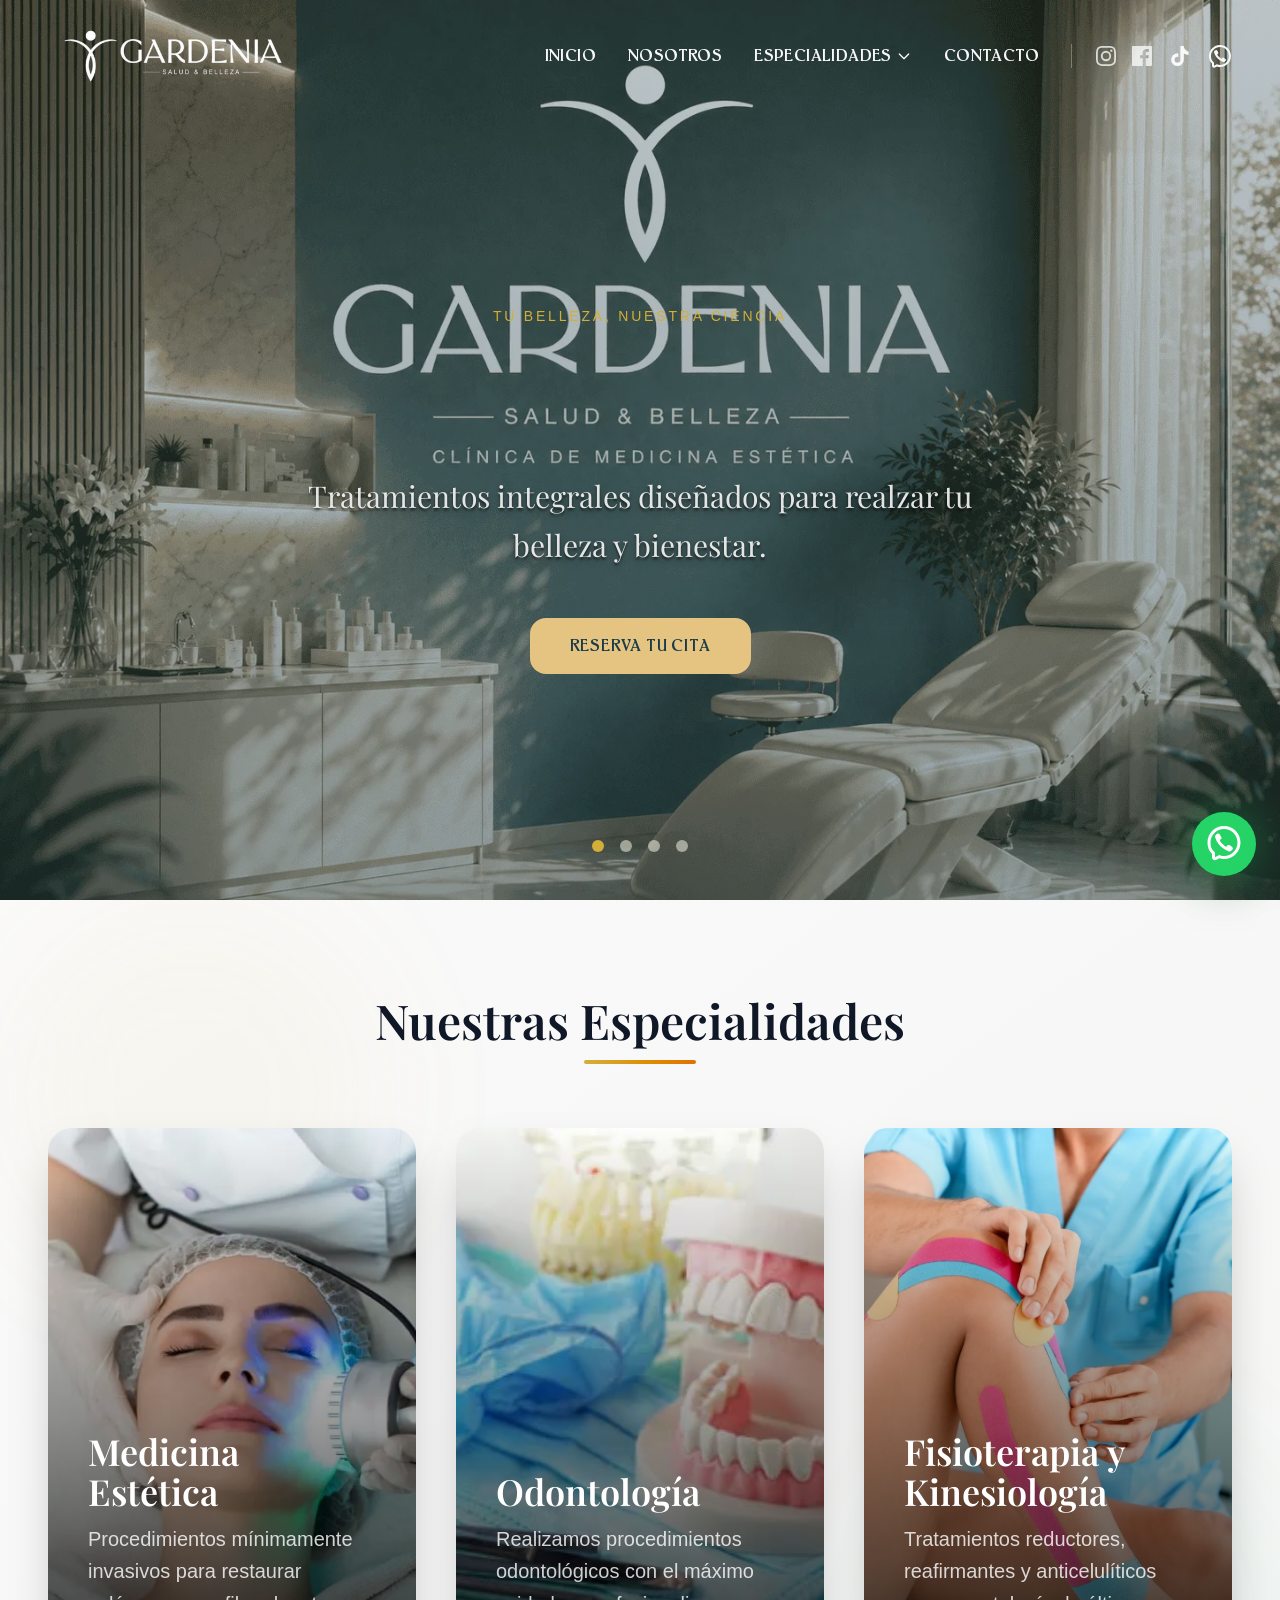
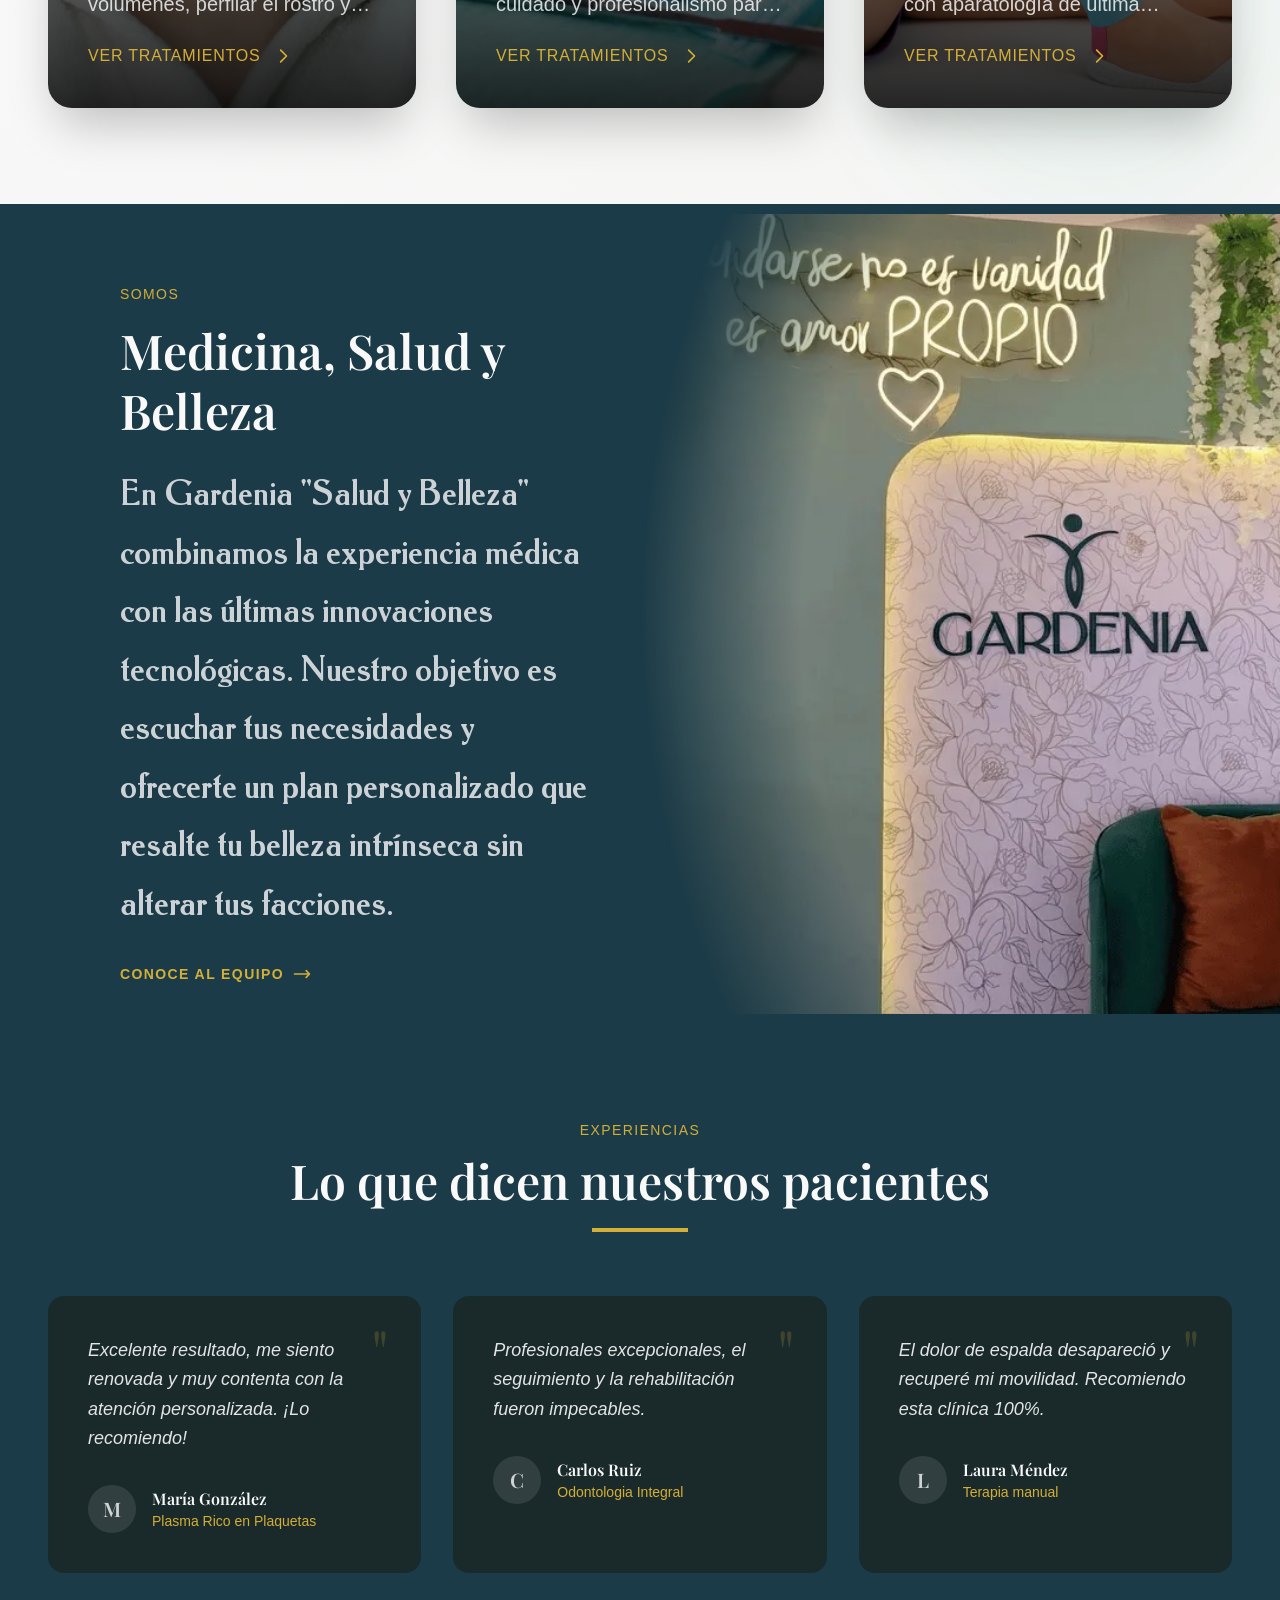
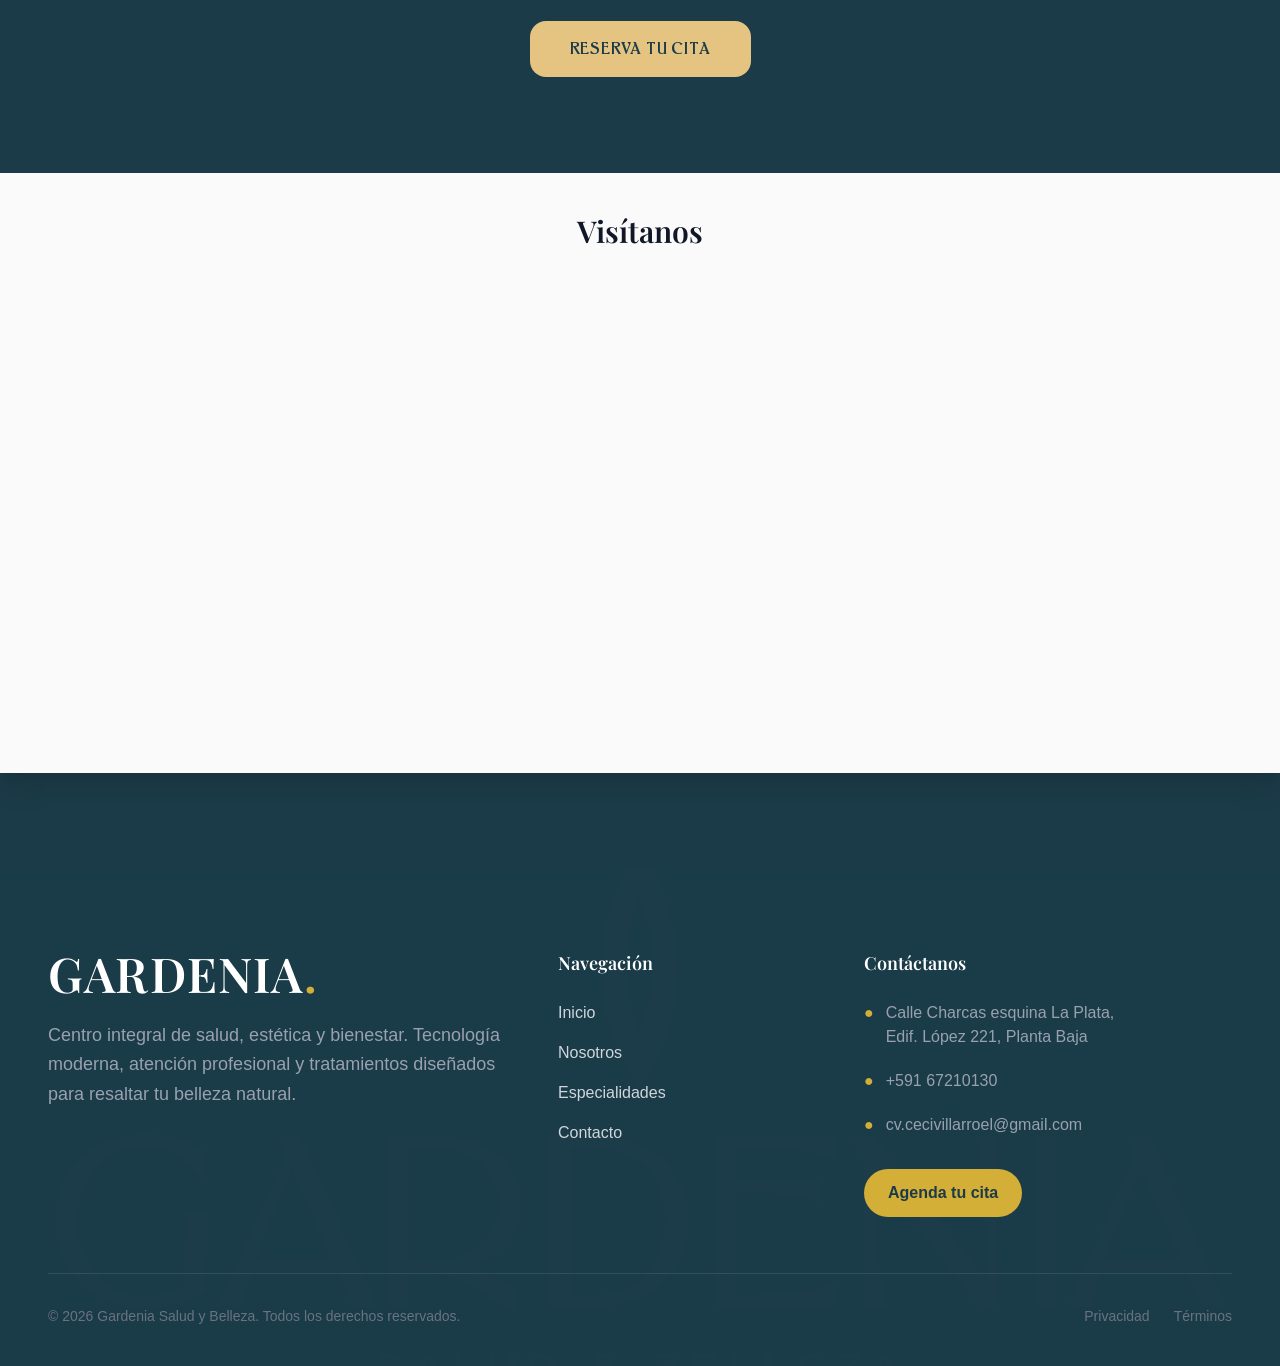
==== commit 59805998: "actualizar index para ceo quitando librerias pesadas" ====
--- a/index.html
+++ b/index.html
@@ -1,5 +1,5 @@
-<!DOCTYPE html><html lang="es" data-astro-cid-37fxchfa> <head><meta charset="UTF-8"><meta name="viewport" content="width=device-width, initial-scale=1.0"><meta name="generator" content="Astro v6.1.8"><title>Inicio | Gardenia Salud y Belleza</title><meta name="description" content="Informacion general de la clinica Gardenia Salud y Belleza"><link rel="canonical" href="https://gardeniaclinica.com/"><!-- Robots --><meta name="robots" content="index, follow, max-image-preview:large"><meta http-equiv="content-language" content="es-bo"><!-- Open Graph --><meta property="og:type" content="website"><meta property="og:locale" content="es_BO"><meta property="og:site_name" content="Gardenia Salud y Belleza"><meta property="og:title" content="Inicio"><meta property="og:description" content="Informacion general de la clinica Gardenia Salud y Belleza"><meta property="og:url" content="https://gardeniaclinica.com/"><meta name="twitter:card" content="summary_large_image"><meta name="twitter:title" content="Inicio"><meta name="twitter:description" content="Informacion general de la clinica Gardenia Salud y Belleza"><link rel="icon" type="image/png" href="/favicon.ico"><meta name="generator" content="Astro v6.1.8"><link rel="preload" href="/fonts/inter400.woff2" as="font" type="font/woff2" crossorigin><link rel="preload" href="/fonts/inter600.woff2" as="font" type="font/woff2" crossorigin><link rel="preload" href="/fonts/playfair-display400.woff2" as="font" type="font/woff2" crossorigin><link rel="preload" href="/fonts/playfair-display600.woff2" as="font" type="font/woff2" crossorigin><link rel="preload" href="/fonts/Antiqua.woff2" as="font" type="font/woff2" crossorigin><link rel="preload" href="/_astro/BaseLayout.css" as="style" onload="this.onload=null;this.rel='stylesheet'"><noscript><link rel="stylesheet" href="/_astro/BaseLayout.css"></noscript><!-- Schema Local Business --><script type="application/ld+json">{"@context":"https://schema.org","@type":"MedicalBusiness","name":"Gardenia Salud y Belleza","description":"Clínica Gardenia Salud y Belleza integral en Oruro, Bolivia","url":"https://GardeniaClinica.com","telephone":"+59167210130","address":{"@type":"PostalAddress","addressLocality":"Oruro","addressCountry":"BO"},"areaServed":"Oruro","priceRange":"$$"}</script><link rel="stylesheet" href="/_astro/BaseLayout.6znHU540.css">
-<style>.testimonios-bg{background-image:url(/images/gardeniafondo.webp);background-size:cover;background-position:center;background-repeat:no-repeat;background-attachment:fixed;position:relative}.card-glass{background-color:#1a241fb3;backdrop-filter:blur(4px);transition:all .3s ease}.card-glass:hover{background-color:#1a241ff2;transform:scale(1.02)}
+<!DOCTYPE html><html lang="es" data-astro-cid-37fxchfa> <head><meta charset="UTF-8"><meta name="viewport" content="width=device-width, initial-scale=1.0"><meta name="generator" content="Astro v6.1.8"><title>Inicio | Gardenia Salud y Belleza</title><meta name="description" content="Informacion general de la clinica Gardenia Salud y Belleza"><link rel="canonical" href="https://gardeniaclinica.com/"><!-- Robots --><meta name="robots" content="index, follow, max-image-preview:large"><meta http-equiv="content-language" content="es-bo"><!-- Open Graph --><meta property="og:type" content="website"><meta property="og:locale" content="es_BO"><meta property="og:site_name" content="Gardenia Salud y Belleza"><meta property="og:title" content="Inicio"><meta property="og:description" content="Informacion general de la clinica Gardenia Salud y Belleza"><meta property="og:url" content="https://gardeniaclinica.com/"><meta name="twitter:card" content="summary_large_image"><meta name="twitter:title" content="Inicio"><meta name="twitter:description" content="Informacion general de la clinica Gardenia Salud y Belleza"><link rel="icon" type="image/png" href="/favicon.ico"><meta name="generator" content="Astro v6.1.8"><link rel="preload" href="/fonts/inter400.woff2" as="font" type="font/woff2" crossorigin><link rel="preload" href="/fonts/inter600.woff2" as="font" type="font/woff2" crossorigin><link rel="preload" href="/fonts/playfair-display400.woff2" as="font" type="font/woff2" crossorigin><link rel="preload" href="/fonts/playfair-display600.woff2" as="font" type="font/woff2" crossorigin><link rel="preload" href="/fonts/Antiqua.woff2" as="font" type="font/woff2" crossorigin><link rel="preload" href="/_astro/BaseLayout.css" as="style" onload="this.onload=null;this.rel='stylesheet'"><noscript><link rel="stylesheet" href="/_astro/BaseLayout.css"></noscript><!-- Schema Local Business --><script type="application/ld+json">{"@context":"https://schema.org","@type":"MedicalBusiness","name":"Gardenia Salud y Belleza","description":"Clínica Gardenia Salud y Belleza integral en Oruro, Bolivia","url":"https://GardeniaClinica.com","telephone":"+59167210130","address":{"@type":"PostalAddress","addressLocality":"Oruro","addressCountry":"BO"},"areaServed":"Oruro","priceRange":"$$"}</script><link rel="stylesheet" href="/_astro/BaseLayout.-ByxSA77.css">
+<style>.testimonios-bg{background-image:url(/images/gardeniafondo.webp);background-size:cover;background-position:center;background-repeat:no-repeat;background-attachment:fixed;position:relative}.card-glass{background-color:#1a241fb3;backdrop-filter:blur(4px);transition:all .3s ease}.card-glass:hover{background-color:#1a241ff2;transform:scale(1.02)}.carousel-slide[data-astro-cid-j7pv25f6]{opacity:0;visibility:hidden;transition:opacity .5s ease,visibility .5s;z-index:0}.carousel-slide[data-astro-cid-j7pv25f6].active{opacity:1;visibility:visible;z-index:10}.slide-content[data-astro-cid-j7pv25f6]{opacity:0;transform:translateY(30px);transition:opacity .6s cubic-bezier(.2,.9,.4,1.1),transform .6s cubic-bezier(.2,.9,.4,1.1)}.slide-content[data-astro-cid-j7pv25f6]>[data-astro-cid-j7pv25f6]{transition-delay:calc(.1s * var(--order, 0))}.slide-content[data-astro-cid-j7pv25f6]>[data-astro-cid-j7pv25f6]:nth-child(1){transition-delay:0s}.slide-content[data-astro-cid-j7pv25f6]>[data-astro-cid-j7pv25f6]:nth-child(2){transition-delay:.15s}.slide-content[data-astro-cid-j7pv25f6]>[data-astro-cid-j7pv25f6]:nth-child(3){transition-delay:.3s}.gsap-fade-up[data-astro-cid-j7pv25f6]{opacity:0;transform:translateY(60px);transition:opacity .7s ease,transform .7s ease}.gsap-fade-up[data-astro-cid-j7pv25f6].visible{opacity:1;transform:translateY(0)}.scroll-reveal[data-astro-cid-j7pv25f6]{opacity:0;transform:translateY(40px);transition:opacity .6s ease,transform .6s ease}.scroll-reveal[data-astro-cid-j7pv25f6].active{opacity:1;transform:translateY(0)}.carousel-dot[data-astro-cid-j7pv25f6]{background-color:#fffff080}.carousel-dot[data-astro-cid-j7pv25f6].active{background-color:#d4af37}.carousel-dot[data-astro-cid-j7pv25f6]:hover{background-color:#fffff0cc}.slide-content[data-astro-cid-j7pv25f6]{opacity:0;transform:translateY(30px);transition:opacity .8s cubic-bezier(.2,.9,.4,1.1),transform .8s cubic-bezier(.2,.9,.4,1.1)}.carousel-slide[data-astro-cid-j7pv25f6].active .slide-content[data-astro-cid-j7pv25f6]{opacity:1;transform:translateY(0)}.carousel-slide[data-astro-cid-j7pv25f6].active .slide-content[data-astro-cid-j7pv25f6]:nth-child(1){transition-delay:0s}.carousel-slide[data-astro-cid-j7pv25f6].active .slide-content[data-astro-cid-j7pv25f6]:nth-child(2){transition-delay:.15s}.carousel-slide[data-astro-cid-j7pv25f6].active .slide-content[data-astro-cid-j7pv25f6]:nth-child(3){transition-delay:.3s}.carousel-slide[data-astro-cid-j7pv25f6].active .slide-content[data-astro-cid-j7pv25f6]:nth-child(4){transition-delay:.45s}
 </style></head> <body class="bg-dark-green text-ivory antialiased flex flex-col min-h-screen" data-astro-cid-37fxchfa> <header id="main-header" class="fixed w-full top-0 z-50 transition-all duration-300 bg-transparent"> <div class="container mx-auto px-6 md:px-12 flex justify-between items-center font-custom md:mt-[20px] md:mb-[10px] lg:mt-0"> <a href="/" class="font-serif font-bold text-ivory tracking-wider"> <img src="/images/navlogo.webp" alt="Gardenia Salud y Belleza" width="250" height="100"> <span class="sr-only">Inicio - Gardenia Salud y Belleza</span> </a> <!-- Desktop Nav & Socials --> <div class="hidden md:flex items-center space-x-8"> <nav class="flex space-x-8"> <a href="/" class="text-ivory hover:text-gold transition-colors font-medium text-md uppercase tracking-wide">
 Inicio
 </a> <a href="/nosotros" class="text-ivory hover:text-gold transition-colors font-medium text-md uppercase tracking-wide">
@@ -8,67 +8,68 @@
 Especialidades
 <svg class="w-4 h-4" fill="none" stroke="currentColor" viewBox="0 0 24 24"><path stroke-linecap="round" stroke-linejoin="round" stroke-width="2" d="M19 9l-7 7-7-7"></path></svg> </button> <div class="absolute left-0 mt-2 w-64 bg-dark-green shadow-xl rounded-md overflow-hidden opacity-0 invisible group-hover:opacity-100 group-hover:visible transition-all duration-300 flex flex-col border border-gold/20"> <a href="/medicina-estetica" class="px-4 py-3 text-ivory hover:bg-gold/10 hover:text-gold transition-colors text-sm">MEDICINA ESTÉTICA</a> <a href="/odontologia" class="px-4 py-3 text-ivory hover:bg-gold/10 hover:text-gold transition-colors text-sm border-t border-ivory/10">ODONTOLOGÍA</a> <a href="/fisioterapia-kinesiologia" class="px-4 py-3 text-ivory hover:bg-gold/10 hover:text-gold transition-colors text-sm border-t border-ivory/10">FISIOTERAPIA Y KINESIOLOGÍA</a> </div> </div> <a href="/contacto" class="text-ivory hover:text-gold transition-colors font-medium text-md uppercase tracking-wide">
 Contacto
-</a> </nav> <div class="flex items-center space-x-4 border-l border-ivory/30 pl-6"> <a href="https://www.instagram.com/gardenia_saludybelleza.bo/" target="_blank" class="text-ivory/80 hover:text-gold transition-colors" aria-label="Instagram"> <svg class="w-5 h-5" fill="currentColor" viewBox="0 0 24 24"><path d="M12 2.163c3.204 0 3.584.012 4.85.07 3.252.148 4.771 1.691 4.919 4.919.058 1.265.069 1.645.069 4.849 0 3.205-.012 3.584-.069 4.849-.149 3.225-1.664 4.771-4.919 4.919-1.266.058-1.644.07-4.85.07-3.204 0-3.584-.012-4.849-.07-3.26-.149-4.771-1.699-4.919-4.92-.058-1.265-.07-1.644-.07-4.849 0-3.204.013-3.583.07-4.849.149-3.227 1.664-4.771 4.919-4.919 1.266-.057 1.645-.069 4.849-.069zM12 0C8.741 0 8.333.014 7.053.072 2.695.272.273 2.69.073 7.052.014 8.333 0 8.741 0 12c0 3.259.014 3.668.072 4.948.2 4.358 2.618 6.78 6.98 6.98C8.333 23.986 8.741 24 12 24c3.259 0 3.668-.014 4.948-.072 4.354-.2 6.782-2.618 6.979-6.98.059-1.28.073-1.689.073-4.948 0-3.259-.014-3.667-.072-4.947-.196-4.354-2.617-6.78-6.979-6.98C15.668.014 15.259 0 12 0zm0 5.838a6.162 6.162 0 100 12.324 6.162 6.162 0 000-12.324zM12 16a4 4 0 110-8 4 4 0 010 8zm6.406-11.845a1.44 1.44 0 100 2.881 1.44 1.44 0 000-2.881z"></path> </svg> </a> <a href="https://www.facebook.com/profile.php?id=61565508519835" target="_blank" class="text-ivory/80 hover:text-gold transition-colors" aria-label="Facebook"> <svg class="w-5 h-5" fill="currentColor" viewBox="0 0 24 24"><path d="M22.675 0H1.325C.593 0 0 .593 0 1.325v21.351C0 23.407.593 24 1.325 24H12.82v-9.294H9.692v-3.622h3.128V8.413c0-3.1 1.893-4.788 4.659-4.788 1.325 0 2.463.099 2.795.143v3.24l-1.918.001c-1.504 0-1.795.715-1.795 1.763v2.313h3.587l-.467 3.622h-3.12V24h6.116c.73 0 1.323-.593 1.323-1.325V1.325C24 .593 23.407 0 22.675 0z"></path> </svg> </a> <!-- TikTok --> <a href="https://www.tiktok.com/@gardenia.saludybelleza" target="_blank" class="text-ivory hover:text-gold transition-colors" aria-label="TikTok"> <svg class="w-6 h-6" fill="currentColor" viewBox="0 0 24 24"><path d="M19.589 6.686a4.793 4.793 0 0 1-3.77-4.245V2h-3.445v13.672a2.896 2.896 0 0 1-2.894 2.889 2.896 2.896 0 0 1-2.894-2.889c0-1.594 1.3-2.889 2.894-2.889.3 0 .588.047.86.134v-3.5a6.311 6.311 0 0 0-.86-.059 6.34 6.34 0 0 0-6.343 6.346 6.34 6.34 0 0 0 6.343 6.344 6.34 6.34 0 0 0 6.343-6.344V9.435a8.291 8.291 0 0 0 4.774 1.49V7.445a4.46 4.46 0 0 1-2.648-.759z"></path></svg> </a> <!-- WhatsApp --> <a href="https://wa.me/59167210130" target="_blank" class="text-ivory hover:text-gold transition-colors" aria-label="WhatsApp"> <svg class="w-6 h-6" fill="currentColor" viewBox="0 0 24 24"> <path d="M6.014 8.00613C6.12827 7.1024 7.30277 5.87414 8.23488 6.01043L8.23339 6.00894C9.14051 6.18132 9.85859 7.74261 10.2635 8.44465C10.5504 8.95402 10.3641 9.4701 10.0965 9.68787C9.7355 9.97883 9.17099 10.3803 9.28943 10.7834C9.5 11.5 12 14 13.2296 14.7107C13.695 14.9797 14.0325 14.2702 14.3207 13.9067C14.5301 13.6271 15.0466 13.46 15.5548 13.736C16.3138 14.178 17.0288 14.6917 17.69 15.27C18.0202 15.546 18.0977 15.9539 17.8689 16.385C17.4659 17.1443 16.3003 18.1456 15.4542 17.9421C13.9764 17.5868 8 15.27 6.08033 8.55801C5.97237 8.24048 5.99955 8.12044 6.014 8.00613Z"></path> <path fill-rule="evenodd" clip-rule="evenodd" d="M12 23C10.7764 23 10.0994 22.8687 9 22.5L6.89443 23.5528C5.56462 24.2177 4 23.2507 4 21.7639V19.5C1.84655 17.492 1 15.1767 1 12C1 5.92487 5.92487 1 12 1C18.0751 1 23 5.92487 23 12C23 18.0751 18.0751 23 12 23ZM6 18.6303L5.36395 18.0372C3.69087 16.4772 3 14.7331 3 12C3 7.02944 7.02944 3 12 3C16.9706 3 21 7.02944 21 12C21 16.9706 16.9706 21 12 21C11.0143 21 10.552 20.911 9.63595 20.6038L8.84847 20.3397L6 21.7639V18.6303Z"></path> </svg> </a> </div> </div> <!-- Mobile Menu Button --> <button id="mobile-menu-btn" class="md:hidden text-ivory focus:outline-none" aria-label="Toggle Menu"> <svg class="w-6 h-6" fill="none" stroke="currentColor" viewBox="0 0 24 24" xmlns="http://www.w3.org/2000/svg"> <path stroke-linecap="round" stroke-linejoin="round" stroke-width="2" d="M4 6h16M4 12h16m-7 6h7"></path> </svg> </button> </div> <!-- Mobile Nav --> <div id="mobile-menu" class="fixed inset-0 bg-dark-green z-40 transform translate-x-full transition-transform duration-300 md:hidden flex flex-col justify-center items-center space-y-8"> <button id="close-menu-btn" class="absolute top-6 right-6 text-ivory focus:outline-none" aria-label="Close Menu"> <svg class="w-8 h-8" fill="none" stroke="currentColor" viewBox="0 0 24 24" xmlns="http://www.w3.org/2000/svg"> <path stroke-linecap="round" stroke-linejoin="round" stroke-width="2" d="M6 18L18 6M6 6l12 12"></path> </svg> </button> <a href="/" class="mobile-link text-3xl font-serif text-ivory hover:text-gold">Inicio</a> <a href="/nosotros" class="mobile-link text-3xl font-serif text-ivory hover:text-gold">Nosotros</a> <div class="flex flex-col items-center space-y-4 w-full"> <span class="text-3xl font-serif text-ivory/70 border-b border-ivory/20 pb-2 mb-2">Tratamientos</span> <a href="/medicina-estetica" class="mobile-link text-xl font-serif text-ivory hover:text-gold">Medicina Estética</a> <a href="/odontologia" class="mobile-link text-xl font-serif text-ivory hover:text-gold">Odontología</a> <a href="/fisioterapia-kinesiologia" class="mobile-link text-xl font-serif text-ivory hover:text-gold">Fisioterapia y Kinesiología</a> </div> <a href="/contacto" class="mobile-link text-3xl font-serif text-ivory hover:text-gold">Contacto</a> <div class="flex space-x-6 pt-8 mt-4 border-t border-ivory/20 w-1/2 justify-center"> <a href="https://www.instagram.com/gardenia_saludybelleza.bo/" class="text-ivory hover:text-gold transition-colors" aria-label="Instagram"> <svg class="w-8 h-8" fill="currentColor" viewBox="0 0 24 24"><path d="M12 2.163c3.204 0 3.584.012 4.85.07 3.252.148 4.771 1.691 4.919 4.919.058 1.265.069 1.645.069 4.849 0 3.205-.012 3.584-.069 4.849-.149 3.225-1.664 4.771-4.919 4.919-1.266.058-1.644.07-4.85.07-3.204 0-3.584-.012-4.849-.07-3.26-.149-4.771-1.699-4.919-4.92-.058-1.265-.07-1.644-.07-4.849 0-3.204.013-3.583.07-4.849.149-3.227 1.664-4.771 4.919-4.919 1.266-.057 1.645-.069 4.849-.069zM12 0C8.741 0 8.333.014 7.053.072 2.695.272.273 2.69.073 7.052.014 8.333 0 8.741 0 12c0 3.259.014 3.668.072 4.948.2 4.358 2.618 6.78 6.98 6.98C8.333 23.986 8.741 24 12 24c3.259 0 3.668-.014 4.948-.072 4.354-.2 6.782-2.618 6.979-6.98.059-1.28.073-1.689.073-4.948 0-3.259-.014-3.667-.072-4.947-.196-4.354-2.617-6.78-6.979-6.98C15.668.014 15.259 0 12 0zm0 5.838a6.162 6.162 0 100 12.324 6.162 6.162 0 000-12.324zM12 16a4 4 0 110-8 4 4 0 010 8zm6.406-11.845a1.44 1.44 0 100 2.881 1.44 1.44 0 000-2.881z"></path></svg> </a> <a href="https://www.facebook.com/profile.php?id=61565508519835" class="text-ivory hover:text-gold transition-colors" aria-label="Facebook"> <svg class="w-8 h-8" fill="currentColor" viewBox="0 0 24 24"><path d="M22.675 0H1.325C.593 0 0 .593 0 1.325v21.351C0 23.407.593 24 1.325 24H12.82v-9.294H9.692v-3.622h3.128V8.413c0-3.1 1.893-4.788 4.659-4.788 1.325 0 2.463.099 2.795.143v3.24l-1.918.001c-1.504 0-1.795.715-1.795 1.763v2.313h3.587l-.467 3.622h-3.12V24h6.116c.73 0 1.323-.593 1.323-1.325V1.325C24 .593 23.407 0 22.675 0z"></path></svg> </a> <!-- TikTok --> <a href="https://www.tiktok.com/@gardenia.saludybelleza" class="text-ivory hover:text-gold transition-colors" aria-label="TikTok"> <svg class="w-8 h-8" fill="currentColor" viewBox="0 0 24 24"><path d="M19.589 6.686a4.793 4.793 0 0 1-3.77-4.245V2h-3.445v13.672a2.896 2.896 0 0 1-2.894 2.889 2.896 2.896 0 0 1-2.894-2.889c0-1.594 1.3-2.889 2.894-2.889.3 0 .588.047.86.134v-3.5a6.311 6.311 0 0 0-.86-.059 6.34 6.34 0 0 0-6.343 6.346 6.34 6.34 0 0 0 6.343 6.344 6.34 6.34 0 0 0 6.343-6.344V9.435a8.291 8.291 0 0 0 4.774 1.49V7.445a4.46 4.46 0 0 1-2.648-.759z"></path></svg> </a> <!-- WhatsApp --> <a href="https://wa.me/59167210130" class="text-ivory hover:text-gold transition-colors" aria-label="WhatsApp"> <svg class="w-8 h-8" fill="currentColor" viewBox="0 0 24 24"><path d="M20.52 3.48A11.66 11.66 0 0 0 12.51 0C6 0 .88 5.12.88 11.62c0 2.04.53 4.04 1.55 5.78L.03 24l6.83-1.79c1.69.92 3.59 1.41 5.53 1.41h.01c6.5 0 11.62-5.12 11.62-11.62a11.58 11.58 0 0 0-3.5-8.52zM12.51 21.2c-1.72 0-3.41-.46-4.86-1.34l-.35-.2-4.05 1.06 1.08-3.95-.23-.36A9.58 9.58 0 0 1 2.9 11.6c0-5.3 4.31-9.61 9.61-9.61 2.57 0 4.98 1 6.79 2.81a9.58 9.58 0 0 1 2.82 6.79c-.01 5.3-4.32 9.61-9.61 9.61zm5.28-7.19c-.29-.15-1.72-.85-1.99-.95-.27-.09-.46-.14-.66.14-.2.29-.76.95-.93 1.14-.17.2-.34.22-.63.07-.29-.15-1.22-.45-2.32-1.43-.86-.77-1.44-1.72-1.61-2.01-.17-.29-.02-.45.13-.59.13-.13.29-.34.44-.51.15-.17.2-.29.3-.48.1-.19.05-.36-.03-.5-.08-.15-.66-1.6-.91-2.19-.24-.57-.48-.48-.66-.49-.17 0-.36-.01-.55-.01s-.5.07-.76.35c-.26.28-1 1.23-1 3 0 1.77 1.29 3.48 1.47 3.72.18.24 2.54 3.88 6.16 5.44.86.37 1.53.59 2.05.75.86.27 1.64.23 2.26.14.69-.1 1.72-.7 1.96-1.38.24-.68.24-1.26.17-1.38-.07-.12-.26-.2-.55-.35z"></path></svg> </a> </div> </div> </header> <script type="module">document.addEventListener("DOMContentLoaded",()=>{const e=document.getElementById("main-header"),s=document.getElementById("mobile-menu-btn"),l=document.getElementById("close-menu-btn"),n=document.getElementById("mobile-menu"),d=document.querySelectorAll(".mobile-link");window.addEventListener("scroll",()=>{window.scrollY>50?(e?.classList.remove("bg-transparent","py-4"),e?.classList.add("bg-dark-green","shadow-md","py-2")):(e?.classList.add("bg-transparent","py-4"),e?.classList.remove("bg-dark-green","shadow-md","py-2"))});const t=()=>{n?.classList.toggle("translate-x-full"),document.body.classList.toggle("overflow-hidden")};s?.addEventListener("click",t),l?.addEventListener("click",t),d.forEach(o=>{o.addEventListener("click",()=>{n?.classList.contains("translate-x-full")||t()})})});</script> <main class="flex-grow" data-astro-cid-37fxchfa>   <section id="hero-carousel" class="relative h-screen flex items-center justify-center overflow-hidden bg-dark-green"> <!-- Slide 1 --> <div class="carousel-slide absolute inset-0 w-full h-full opacity-100 z-10 transition-opacity duration-1000"> <div class="absolute inset-0 bg-[url('/images/CarruselGardenia1.webp')] bg-cover bg-no-repeat bg-center opacity-90 mix-blend-multiply"></div> <div class="absolute inset-0 bg-gradient-to-b from-dark-green/20 to-dark-green/40"></div> <div class="container mx-auto px-6 relative z-20 text-center max-w-4xl h-full flex flex-col justify-center items-center pt-20"> <span class="slide-content block text-gold font-medium tracking-[0.2em] uppercase text-sm mb-6">Tu belleza, nuestra ciencia</span> <h1 class="slide-content text-5xl md:text-7xl font-serif font-bold text-ivory mb-8 leading-tight"> <!-- 	GARDENIA <br /> estética y salud--> <br> </h1> <p class="slide-content text-lg md:text-3xl font-serif text-shadow-lg/30 text-ivory/90 mb-12 max-w-2xl mx-auto leading-relaxed">
+</a> </nav> <div class="flex items-center space-x-4 border-l border-ivory/30 pl-6"> <a href="https://www.instagram.com/gardenia_saludybelleza.bo/" target="_blank" class="text-ivory/80 hover:text-gold transition-colors" aria-label="Instagram"> <svg class="w-5 h-5" fill="currentColor" viewBox="0 0 24 24"><path d="M12 2.163c3.204 0 3.584.012 4.85.07 3.252.148 4.771 1.691 4.919 4.919.058 1.265.069 1.645.069 4.849 0 3.205-.012 3.584-.069 4.849-.149 3.225-1.664 4.771-4.919 4.919-1.266.058-1.644.07-4.85.07-3.204 0-3.584-.012-4.849-.07-3.26-.149-4.771-1.699-4.919-4.92-.058-1.265-.07-1.644-.07-4.849 0-3.204.013-3.583.07-4.849.149-3.227 1.664-4.771 4.919-4.919 1.266-.057 1.645-.069 4.849-.069zM12 0C8.741 0 8.333.014 7.053.072 2.695.272.273 2.69.073 7.052.014 8.333 0 8.741 0 12c0 3.259.014 3.668.072 4.948.2 4.358 2.618 6.78 6.98 6.98C8.333 23.986 8.741 24 12 24c3.259 0 3.668-.014 4.948-.072 4.354-.2 6.782-2.618 6.979-6.98.059-1.28.073-1.689.073-4.948 0-3.259-.014-3.667-.072-4.947-.196-4.354-2.617-6.78-6.979-6.98C15.668.014 15.259 0 12 0zm0 5.838a6.162 6.162 0 100 12.324 6.162 6.162 0 000-12.324zM12 16a4 4 0 110-8 4 4 0 010 8zm6.406-11.845a1.44 1.44 0 100 2.881 1.44 1.44 0 000-2.881z"></path> </svg> </a> <a href="https://www.facebook.com/profile.php?id=61565508519835" target="_blank" class="text-ivory/80 hover:text-gold transition-colors" aria-label="Facebook"> <svg class="w-5 h-5" fill="currentColor" viewBox="0 0 24 24"><path d="M22.675 0H1.325C.593 0 0 .593 0 1.325v21.351C0 23.407.593 24 1.325 24H12.82v-9.294H9.692v-3.622h3.128V8.413c0-3.1 1.893-4.788 4.659-4.788 1.325 0 2.463.099 2.795.143v3.24l-1.918.001c-1.504 0-1.795.715-1.795 1.763v2.313h3.587l-.467 3.622h-3.12V24h6.116c.73 0 1.323-.593 1.323-1.325V1.325C24 .593 23.407 0 22.675 0z"></path> </svg> </a> <!-- TikTok --> <a href="https://www.tiktok.com/@gardenia.saludybelleza" target="_blank" class="text-ivory hover:text-gold transition-colors" aria-label="TikTok"> <svg class="w-6 h-6" fill="currentColor" viewBox="0 0 24 24"><path d="M19.589 6.686a4.793 4.793 0 0 1-3.77-4.245V2h-3.445v13.672a2.896 2.896 0 0 1-2.894 2.889 2.896 2.896 0 0 1-2.894-2.889c0-1.594 1.3-2.889 2.894-2.889.3 0 .588.047.86.134v-3.5a6.311 6.311 0 0 0-.86-.059 6.34 6.34 0 0 0-6.343 6.346 6.34 6.34 0 0 0 6.343 6.344 6.34 6.34 0 0 0 6.343-6.344V9.435a8.291 8.291 0 0 0 4.774 1.49V7.445a4.46 4.46 0 0 1-2.648-.759z"></path></svg> </a> <!-- WhatsApp --> <a href="https://wa.me/59167210130" target="_blank" class="text-ivory hover:text-gold transition-colors" aria-label="WhatsApp"> <svg class="w-6 h-6" fill="currentColor" viewBox="0 0 24 24"> <path d="M6.014 8.00613C6.12827 7.1024 7.30277 5.87414 8.23488 6.01043L8.23339 6.00894C9.14051 6.18132 9.85859 7.74261 10.2635 8.44465C10.5504 8.95402 10.3641 9.4701 10.0965 9.68787C9.7355 9.97883 9.17099 10.3803 9.28943 10.7834C9.5 11.5 12 14 13.2296 14.7107C13.695 14.9797 14.0325 14.2702 14.3207 13.9067C14.5301 13.6271 15.0466 13.46 15.5548 13.736C16.3138 14.178 17.0288 14.6917 17.69 15.27C18.0202 15.546 18.0977 15.9539 17.8689 16.385C17.4659 17.1443 16.3003 18.1456 15.4542 17.9421C13.9764 17.5868 8 15.27 6.08033 8.55801C5.97237 8.24048 5.99955 8.12044 6.014 8.00613Z"></path> <path fill-rule="evenodd" clip-rule="evenodd" d="M12 23C10.7764 23 10.0994 22.8687 9 22.5L6.89443 23.5528C5.56462 24.2177 4 23.2507 4 21.7639V19.5C1.84655 17.492 1 15.1767 1 12C1 5.92487 5.92487 1 12 1C18.0751 1 23 5.92487 23 12C23 18.0751 18.0751 23 12 23ZM6 18.6303L5.36395 18.0372C3.69087 16.4772 3 14.7331 3 12C3 7.02944 7.02944 3 12 3C16.9706 3 21 7.02944 21 12C21 16.9706 16.9706 21 12 21C11.0143 21 10.552 20.911 9.63595 20.6038L8.84847 20.3397L6 21.7639V18.6303Z"></path> </svg> </a> </div> </div> <!-- Mobile Menu Button --> <button id="mobile-menu-btn" class="md:hidden text-ivory focus:outline-none" aria-label="Toggle Menu"> <svg class="w-6 h-6" fill="none" stroke="currentColor" viewBox="0 0 24 24" xmlns="http://www.w3.org/2000/svg"> <path stroke-linecap="round" stroke-linejoin="round" stroke-width="2" d="M4 6h16M4 12h16m-7 6h7"></path> </svg> </button> </div> <!-- Mobile Nav --> <div id="mobile-menu" class="fixed inset-0 bg-dark-green z-40 transform translate-x-full transition-transform duration-300 md:hidden flex flex-col justify-center items-center space-y-8"> <button id="close-menu-btn" class="absolute top-6 right-6 text-ivory focus:outline-none" aria-label="Close Menu"> <svg class="w-8 h-8" fill="none" stroke="currentColor" viewBox="0 0 24 24" xmlns="http://www.w3.org/2000/svg"> <path stroke-linecap="round" stroke-linejoin="round" stroke-width="2" d="M6 18L18 6M6 6l12 12"></path> </svg> </button> <a href="/" class="mobile-link text-3xl font-serif text-ivory hover:text-gold">Inicio</a> <a href="/nosotros" class="mobile-link text-3xl font-serif text-ivory hover:text-gold">Nosotros</a> <div class="flex flex-col items-center space-y-4 w-full"> <span class="text-3xl font-serif text-ivory/70 border-b border-ivory/20 pb-2 mb-2">Tratamientos</span> <a href="/medicina-estetica" class="mobile-link text-xl font-serif text-ivory hover:text-gold">Medicina Estética</a> <a href="/odontologia" class="mobile-link text-xl font-serif text-ivory hover:text-gold">Odontología</a> <a href="/fisioterapia-kinesiologia" class="mobile-link text-xl font-serif text-ivory hover:text-gold">Fisioterapia y Kinesiología</a> </div> <a href="/contacto" class="mobile-link text-3xl font-serif text-ivory hover:text-gold">Contacto</a> <div class="flex space-x-6 pt-8 mt-4 border-t border-ivory/20 w-1/2 justify-center"> <a href="https://www.instagram.com/gardenia_saludybelleza.bo/" class="text-ivory hover:text-gold transition-colors" aria-label="Instagram"> <svg class="w-8 h-8" fill="currentColor" viewBox="0 0 24 24"><path d="M12 2.163c3.204 0 3.584.012 4.85.07 3.252.148 4.771 1.691 4.919 4.919.058 1.265.069 1.645.069 4.849 0 3.205-.012 3.584-.069 4.849-.149 3.225-1.664 4.771-4.919 4.919-1.266.058-1.644.07-4.85.07-3.204 0-3.584-.012-4.849-.07-3.26-.149-4.771-1.699-4.919-4.92-.058-1.265-.07-1.644-.07-4.849 0-3.204.013-3.583.07-4.849.149-3.227 1.664-4.771 4.919-4.919 1.266-.057 1.645-.069 4.849-.069zM12 0C8.741 0 8.333.014 7.053.072 2.695.272.273 2.69.073 7.052.014 8.333 0 8.741 0 12c0 3.259.014 3.668.072 4.948.2 4.358 2.618 6.78 6.98 6.98C8.333 23.986 8.741 24 12 24c3.259 0 3.668-.014 4.948-.072 4.354-.2 6.782-2.618 6.979-6.98.059-1.28.073-1.689.073-4.948 0-3.259-.014-3.667-.072-4.947-.196-4.354-2.617-6.78-6.979-6.98C15.668.014 15.259 0 12 0zm0 5.838a6.162 6.162 0 100 12.324 6.162 6.162 0 000-12.324zM12 16a4 4 0 110-8 4 4 0 010 8zm6.406-11.845a1.44 1.44 0 100 2.881 1.44 1.44 0 000-2.881z"></path></svg> </a> <a href="https://www.facebook.com/profile.php?id=61565508519835" class="text-ivory hover:text-gold transition-colors" aria-label="Facebook"> <svg class="w-8 h-8" fill="currentColor" viewBox="0 0 24 24"><path d="M22.675 0H1.325C.593 0 0 .593 0 1.325v21.351C0 23.407.593 24 1.325 24H12.82v-9.294H9.692v-3.622h3.128V8.413c0-3.1 1.893-4.788 4.659-4.788 1.325 0 2.463.099 2.795.143v3.24l-1.918.001c-1.504 0-1.795.715-1.795 1.763v2.313h3.587l-.467 3.622h-3.12V24h6.116c.73 0 1.323-.593 1.323-1.325V1.325C24 .593 23.407 0 22.675 0z"></path></svg> </a> <!-- TikTok --> <a href="https://www.tiktok.com/@gardenia.saludybelleza" class="text-ivory hover:text-gold transition-colors" aria-label="TikTok"> <svg class="w-8 h-8" fill="currentColor" viewBox="0 0 24 24"><path d="M19.589 6.686a4.793 4.793 0 0 1-3.77-4.245V2h-3.445v13.672a2.896 2.896 0 0 1-2.894 2.889 2.896 2.896 0 0 1-2.894-2.889c0-1.594 1.3-2.889 2.894-2.889.3 0 .588.047.86.134v-3.5a6.311 6.311 0 0 0-.86-.059 6.34 6.34 0 0 0-6.343 6.346 6.34 6.34 0 0 0 6.343 6.344 6.34 6.34 0 0 0 6.343-6.344V9.435a8.291 8.291 0 0 0 4.774 1.49V7.445a4.46 4.46 0 0 1-2.648-.759z"></path></svg> </a> <!-- WhatsApp --> <a href="https://wa.me/59167210130" class="text-ivory hover:text-gold transition-colors" aria-label="WhatsApp"> <svg class="w-8 h-8" fill="currentColor" viewBox="0 0 24 24"><path d="M20.52 3.48A11.66 11.66 0 0 0 12.51 0C6 0 .88 5.12.88 11.62c0 2.04.53 4.04 1.55 5.78L.03 24l6.83-1.79c1.69.92 3.59 1.41 5.53 1.41h.01c6.5 0 11.62-5.12 11.62-11.62a11.58 11.58 0 0 0-3.5-8.52zM12.51 21.2c-1.72 0-3.41-.46-4.86-1.34l-.35-.2-4.05 1.06 1.08-3.95-.23-.36A9.58 9.58 0 0 1 2.9 11.6c0-5.3 4.31-9.61 9.61-9.61 2.57 0 4.98 1 6.79 2.81a9.58 9.58 0 0 1 2.82 6.79c-.01 5.3-4.32 9.61-9.61 9.61zm5.28-7.19c-.29-.15-1.72-.85-1.99-.95-.27-.09-.46-.14-.66.14-.2.29-.76.95-.93 1.14-.17.2-.34.22-.63.07-.29-.15-1.22-.45-2.32-1.43-.86-.77-1.44-1.72-1.61-2.01-.17-.29-.02-.45.13-.59.13-.13.29-.34.44-.51.15-.17.2-.29.3-.48.1-.19.05-.36-.03-.5-.08-.15-.66-1.6-.91-2.19-.24-.57-.48-.48-.66-.49-.17 0-.36-.01-.55-.01s-.5.07-.76.35c-.26.28-1 1.23-1 3 0 1.77 1.29 3.48 1.47 3.72.18.24 2.54 3.88 6.16 5.44.86.37 1.53.59 2.05.75.86.27 1.64.23 2.26.14.69-.1 1.72-.7 1.96-1.38.24-.68.24-1.26.17-1.38-.07-.12-.26-.2-.55-.35z"></path></svg> </a> </div> </div> </header> <script type="module">document.addEventListener("DOMContentLoaded",()=>{const e=document.getElementById("main-header"),s=document.getElementById("mobile-menu-btn"),l=document.getElementById("close-menu-btn"),n=document.getElementById("mobile-menu"),d=document.querySelectorAll(".mobile-link");window.addEventListener("scroll",()=>{window.scrollY>50?(e?.classList.remove("bg-transparent","py-4"),e?.classList.add("bg-dark-green","shadow-md","py-2")):(e?.classList.add("bg-transparent","py-4"),e?.classList.remove("bg-dark-green","shadow-md","py-2"))});const t=()=>{n?.classList.toggle("translate-x-full"),document.body.classList.toggle("overflow-hidden")};s?.addEventListener("click",t),l?.addEventListener("click",t),d.forEach(o=>{o.addEventListener("click",()=>{n?.classList.contains("translate-x-full")||t()})})});</script> <main class="flex-grow" data-astro-cid-37fxchfa>   <section id="hero-carousel" class="relative h-screen flex items-center justify-center overflow-hidden bg-dark-green" data-astro-cid-j7pv25f6> <!-- Slide 1 --> <div class="carousel-slide absolute inset-0 w-full h-full opacity-100 z-10 transition-opacity duration-1000" data-astro-cid-j7pv25f6> <div class="absolute inset-0 bg-[url('/images/CarruselGardenia1.webp')] bg-cover bg-no-repeat bg-center opacity-90 mix-blend-multiply" data-astro-cid-j7pv25f6></div> <div class="absolute inset-0 bg-gradient-to-b from-dark-green/20 to-dark-green/40" data-astro-cid-j7pv25f6></div> <div class="container mx-auto px-6 relative z-20 text-center max-w-4xl h-full flex flex-col justify-center items-center pt-20" data-astro-cid-j7pv25f6> <span class="slide-content block text-gold font-medium tracking-[0.2em] uppercase text-sm mb-6" data-astro-cid-j7pv25f6>Tu belleza, nuestra ciencia</span> <h1 class="slide-content text-5xl md:text-7xl font-serif font-bold text-ivory mb-8 leading-tight" data-astro-cid-j7pv25f6> <!-- 	GARDENIA <br /> estética y salud--> <br data-astro-cid-j7pv25f6> </h1> <p class="slide-content text-lg md:text-3xl font-serif text-shadow-lg/30 text-ivory/90 mb-12 max-w-2xl mx-auto leading-relaxed" data-astro-cid-j7pv25f6>
 Tratamientos integrales diseñados para realzar tu belleza y
 					bienestar.
-</p> <div class="slide-content font-custom"> <a href="https://wa.me/59167210130" target="_blank" class="rounded-2xl inline-block bg-gold-sand text-dark-green px-10 py-4 uppercase tracking-wider text-md font-medium hover:bg-gold transition-colors duration-300">
+</p> <div class="slide-content font-custom" data-astro-cid-j7pv25f6> <a href="https://wa.me/59167210130" target="_blank" class="rounded-2xl inline-block bg-gold-sand text-dark-green px-10 py-4 uppercase tracking-wider text-md font-medium hover:bg-gold transition-colors duration-300" data-astro-cid-j7pv25f6>
 Reserva tu cita
-</a> </div> </div> </div> <!-- Slide 2 --> <div class="carousel-slide absolute inset-0 w-full h-full opacity-0 z-0 transition-opacity duration-1000"> <div class="absolute inset-0 bg-[url('/images/esteticaCarrusel.webp')] bg-cover bg-center opacity-90 mix-blend-multiply"></div> <div class="absolute inset-0 bg-gradient-to-b from-dark-green/20 to-dark-green/40"></div> <div class="container mx-auto px-6 relative z-20 h-full flex flex-col justify-center items-end text-right pt-20"> <div class="max-w-3xl"> <span class="slide-content block text-gold font-medium tracking-[0.2em] uppercase text-sm mb-6 translate-y-8 opacity-0">Resultados Visibles</span> <h1 class="slide-content text-5xl md:text-7xl font-serif font-bold text-ivory mb-8 leading-tight translate-y-8 opacity-0">
-Medicina Estética <br> de Vanguardia
-</h1> <p class="slide-content font-Segoe-Script text-lg md:text-3xl text-shadow-lg/30 text-ivory/90 mb-6 max-w-2xl ml-auto leading-relaxed translate-y-8 opacity-0">
+</a> </div> </div> </div> <!-- Slide 2 --> <div class="carousel-slide absolute inset-0 w-full h-full opacity-0 z-0 transition-opacity duration-1000" data-astro-cid-j7pv25f6> <div class="absolute inset-0 bg-[url('/images/esteticaCarrusel.webp')] bg-cover bg-center opacity-90 mix-blend-multiply" data-astro-cid-j7pv25f6></div> <div class="absolute inset-0 bg-gradient-to-b from-dark-green/20 to-dark-green/40" data-astro-cid-j7pv25f6></div> <div class="container mx-auto px-6 relative z-20 h-full flex flex-col justify-center items-end text-right pt-20" data-astro-cid-j7pv25f6> <div class="max-w-3xl" data-astro-cid-j7pv25f6> <span <span class="slide-content block text-gold font-medium tracking-[0.2em] uppercase text-sm mb-6" data-astro-cid-j7pv25f6>
+Resultados Visibles</span> <h1 class="slide-content text-5xl md:text-7xl font-serif font-bold text-ivory mb-8 leading-tight" data-astro-cid-j7pv25f6>
+Medicina Estética <br data-astro-cid-j7pv25f6> de Vanguardia
+</h1> <p class="slide-content font-Segoe-Script text-lg md:text-3xl text-shadow-lg/30 text-ivory/90 mb-6 max-w-2xl ml-auto leading-relaxed" data-astro-cid-j7pv25f6>
 Empieza hoy tu transformación. Te acompañamos en cada
 						paso.
-</p> <div class="slide-content translate-y-8 opacity-0 font-custom"> <a href="/medicina-estetica" class="rounded-2xl inline-block bg-gold text-shadow-lg/10 text-white px-10 py-4 uppercase tracking-wider text-md font-medium hover:bg-gold-sand transition-colors duration-300">
+</p> <div class="slide-content font-custom" data-astro-cid-j7pv25f6> <a href="/medicina-estetica" class="rounded-2xl inline-block bg-gold text-shadow-lg/10 text-white px-10 py-4 uppercase tracking-wider text-md font-medium hover:bg-gold-sand transition-colors duration-300" data-astro-cid-j7pv25f6>
 Ver Tratamientos
-</a> </div> </div> </div> </div> <!-- Slide 3 --> <div class="carousel-slide absolute inset-0 w-full h-full opacity-0 z-0 transition-opacity duration-1000"> <div class="absolute inset-0 bg-[url('https://images.unsplash.com/photo-1629909613654-28e377c37b09?q=80&w=2068&auto=format&fit=crop')] bg-cover bg-center opacity-90 mix-blend-multiply"></div> <div class="absolute inset-0 bg-gradient-to-b from-dark-green/20 to-dark-green/40"></div> <div class="container mx-auto px-6 relative z-20 h-full flex flex-col justify-center items-end text-right pt-20"> <div class="max-w-3xl"> <span class="slide-content block text-gold font-medium tracking-[0.2em] uppercase text-sm mb-6 translate-y-8 opacity-0">Tu bienestar es prioridad</span> <h1 class="slide-content text-5xl md:text-7xl font-serif font-bold text-ivory mb-8 leading-tight translate-y-8 opacity-0">
-Odontología <br> Integral
-</h1> <p class="slide-content font-Segoe-Script text-lg md:text-3xl text-shadow-lg/30 text-ivory/90 mb-6 max-w-2xl ml-auto leading-relaxed translate-y-8 opacity-0">
+</a> </div> </div> </div> </div> <!-- Slide 3 --> <div class="carousel-slide absolute inset-0 w-full h-full opacity-0 z-0 transition-opacity duration-1000" data-astro-cid-j7pv25f6> <div class="absolute inset-0 bg-[url('/images/odontologiaCarrusel.webp')] bg-cover bg-center opacity-90 mix-blend-multiply" data-astro-cid-j7pv25f6></div> <div class="absolute inset-0 bg-gradient-to-b from-dark-green/20 to-dark-green/40" data-astro-cid-j7pv25f6></div> <div class="container mx-auto px-6 relative z-20 h-full flex flex-col justify-center items-end text-right pt-20" data-astro-cid-j7pv25f6> <div class="max-w-3xl" data-astro-cid-j7pv25f6> <span <span class="slide-content block text-gold font-medium tracking-[0.2em] uppercase text-sm mb-6" data-astro-cid-j7pv25f6>Tu bienestar es prioridad</span> <h1 class="slide-content text-5xl md:text-7xl font-serif font-bold text-ivory mb-8 leading-tight" data-astro-cid-j7pv25f6>
+Odontología <br data-astro-cid-j7pv25f6> Integral
+</h1> <p class="slide-content font-Segoe-Script text-lg md:text-3xl text-shadow-lg/30 text-ivory/90 mb-6 max-w-2xl ml-auto leading-relaxed" data-astro-cid-j7pv25f6>
 Una sonrisa que enamora comienza con una salud que se
 						siente.
-</p> <div class="slide-content translate-y-8 opacity-0 font-custom"> <a href="/odontologia" class="rounded-2xl inline-block text-shadow-lg/10 bg-gold text-white px-10 py-4 uppercase tracking-wider text-md font-medium hover:bg-gold-sand transition-colors duration-300">
+</p> <div class="slide-content font-custom" data-astro-cid-j7pv25f6> <a href="/odontologia" class="rounded-2xl inline-block text-shadow-lg/10 bg-gold text-white px-10 py-4 uppercase tracking-wider text-md font-medium hover:bg-gold-sand transition-colors duration-300" data-astro-cid-j7pv25f6>
 Ver Tratamientos
-</a> </div> </div> </div> </div> <!-- Slide 4 --> <div class="carousel-slide absolute inset-0 w-full h-full opacity-0 z-0 transition-opacity duration-1000"> <div class="absolute inset-0 bg-[url('/images/fisioCarrusel.webp')] bg-cover bg-center opacity-90 mix-blend-multiply"></div> <div class="absolute inset-0 bg-gradient-to-b from-dark-green/20 to-dark-green/40"></div> <div class="container mx-auto px-6 relative z-20 h-full flex flex-col justify-center items-end text-right pt-20"> <div class="max-w-3xl"> <span class="slide-content block text-gold font-medium tracking-[0.2em] uppercase text-sm mb-6 translate-y-8 opacity-0">Tecnología de última generación</span> <h1 class="slide-content text-5xl md:text-7xl font-serif font-bold text-ivory mb-8 leading-tight translate-y-8 opacity-0">
-Fisioterapia y Kinesiología <br> </h1> <p class="slide-content font-Segoe-Script text-lg md:text-3xl text-shadow-lg/30 text-ivory/90 mb-6 max-w-2xl ml-auto leading-relaxed translate-y-8 opacity-0">
+</a> </div> </div> </div> </div> <!-- Slide 4 --> <div class="carousel-slide absolute inset-0 w-full h-full opacity-0 z-0 transition-opacity duration-1000" data-astro-cid-j7pv25f6> <div class="absolute inset-0 bg-[url('/images/fisioCarrusel.webp')] bg-cover bg-center opacity-90 mix-blend-multiply" data-astro-cid-j7pv25f6></div> <div class="absolute inset-0 bg-gradient-to-b from-dark-green/20 to-dark-green/40" data-astro-cid-j7pv25f6></div> <div class="container mx-auto px-6 relative z-20 h-full flex flex-col justify-center items-end text-right pt-20" data-astro-cid-j7pv25f6> <div class="max-w-3xl" data-astro-cid-j7pv25f6> <span class="slide-content block text-gold font-medium tracking-[0.2em] uppercase text-sm mb-6" data-astro-cid-j7pv25f6>Tecnología de última generación</span> <h1 class="slide-content text-5xl md:text-7xl font-serif font-bold text-ivory mb-8 leading-tight" data-astro-cid-j7pv25f6>
+Fisioterapia y Kinesiología <br data-astro-cid-j7pv25f6> </h1> <p class="slide-content font-Segoe-Script text-lg md:text-3xl text-shadow-lg/30 text-ivory/90 mb-6 max-w-2xl ml-auto leading-relaxed" data-astro-cid-j7pv25f6>
 Da el primer paso hacia un cuerpo sin límites.
-</p> <div class="slide-content translate-y-8 opacity-0 font-custom"> <a href="/fisioterapia-kinesiologia" class="rounded-2xl inline-block text-shadow-lg/10 bg-gold-sand text-dark-green px-10 py-4 uppercase tracking-wider text-md font-medium hover:bg-gold transition-colors duration-300">
+</p> <div class="slide-content font-custom" data-astro-cid-j7pv25f6> <a href="/fisioterapia-kinesiologia" class="rounded-2xl inline-block text-shadow-lg/10 bg-gold-sand text-dark-green px-10 py-4 uppercase tracking-wider text-md font-medium hover:bg-gold transition-colors duration-300" data-astro-cid-j7pv25f6>
 Ver Tratamientos
-</a> </div> </div> </div> </div> <!-- Carousel Controls --> <div class="absolute bottom-12 left-0 right-0 z-30 flex justify-center space-x-4"> <button class="carousel-dot w-3 h-3 rounded-full bg-gold transition-colors duration-300" data-index="0" aria-label="Slide 1"></button> <button class="carousel-dot w-3 h-3 rounded-full bg-ivory/50 hover:bg-ivory transition-colors duration-300" data-index="1" aria-label="Slide 2"></button> <button class="carousel-dot w-3 h-3 rounded-full bg-ivory/50 hover:bg-ivory transition-colors duration-300" data-index="2" aria-label="Slide 3"></button> <button class="carousel-dot w-3 h-3 rounded-full bg-ivory/50 hover:bg-ivory transition-colors duration-300" data-index="3" aria-label="Slide 4"></button> </div> </section>  <section id="especialidades" class="py-24 bg-gradient-to-br from-zinc-50 to-stone-100 relative overflow-hidden"> <!-- Elementos decorativos suaves --> <div class="absolute top-0 left-0 w-96 h-96 bg-gold/5 rounded-full blur-3xl"></div> <div class="absolute bottom-0 right-0 w-96 h-96 bg-emerald-500/5 rounded-full blur-3xl"></div> <div class="container mx-auto px-6 md:px-12 relative"> <!-- Título --> <div class="text-center mb-16 scroll-reveal"> <h2 class="text-4xl md:text-5xl font-serif font-bold text-gray-900 mb-4">
+</a> </div> </div> </div> </div> <!-- Carousel Controls --> <div class="absolute bottom-12 left-0 right-0 z-30 flex justify-center space-x-4" data-astro-cid-j7pv25f6> <button class="carousel-dot w-3 h-3 rounded-full transition-colors duration-300" data-index="0" aria-label="Slide 1" data-astro-cid-j7pv25f6></button> <button class="carousel-dot w-3 h-3 rounded-full transition-colors duration-300" data-index="1" aria-label="Slide 2" data-astro-cid-j7pv25f6></button> <button class="carousel-dot w-3 h-3 rounded-full transition-colors duration-300" data-index="2" aria-label="Slide 3" data-astro-cid-j7pv25f6></button> <button class="carousel-dot w-3 h-3 rounded-full transition-colors duration-300" data-index="3" aria-label="Slide 4" data-astro-cid-j7pv25f6></button> </div> </section>  <section id="especialidades" class="py-24 bg-gradient-to-br from-zinc-50 to-stone-100 relative overflow-hidden" data-astro-cid-j7pv25f6> <!-- Elementos decorativos suaves --> <div class="absolute top-0 left-0 w-96 h-96 bg-gold/5 rounded-full blur-3xl" data-astro-cid-j7pv25f6></div> <div class="absolute bottom-0 right-0 w-96 h-96 bg-emerald-500/5 rounded-full blur-3xl" data-astro-cid-j7pv25f6></div> <div class="container mx-auto px-6 md:px-12 relative" data-astro-cid-j7pv25f6> <!-- Título --> <div class="text-center mb-16 scroll-reveal" data-astro-cid-j7pv25f6> <h2 class="text-4xl md:text-5xl font-serif font-bold text-gray-900 mb-4" data-astro-cid-j7pv25f6>
 Nuestras Especialidades
-</h2> <div class="w-28 h-1 bg-gradient-to-r from-gold to-amber-600 mx-auto rounded-full"></div> </div> <!-- Grid de Cards --> <div class="grid grid-cols-1 md:grid-cols-3 gap-8 md:gap-10"> <!-- Card 1: Medicina Estética --> <div class="scroll-reveal group relative h-[520px] md:h-[580px] rounded-3xl overflow-hidden shadow-2xl"> <img src="/images/cardEsteticaIndex.webp" alt="Medicina Estética" class="absolute inset-0 w-full h-full object-cover transition-transform duration-700 group-hover:scale-110"> <div class="absolute inset-0 bg-gradient-to-t from-black/85 via-black/40 to-transparent transition-all duration-500 group-hover:via-black/50"></div> <div class="absolute bottom-0 left-0 right-0 p-8 md:p-10 text-white"> <h3 class="text-3xl md:text-2xl lg:text-4xl font-serif font-bold mb-3 group-hover:text-gold transition-colors">
+</h2> <div class="w-28 h-1 bg-gradient-to-r from-gold to-amber-600 mx-auto rounded-full" data-astro-cid-j7pv25f6></div> </div> <!-- Grid de Cards --> <div class="grid grid-cols-1 md:grid-cols-3 gap-8 md:gap-10" data-astro-cid-j7pv25f6> <!-- Card 1: Medicina Estética --> <div class="scroll-reveal group relative h-[520px] md:h-[580px] rounded-3xl overflow-hidden shadow-2xl" data-astro-cid-j7pv25f6> <img src="/images/cardEsteticaIndex.webp" alt="Medicina Estética" class="absolute inset-0 w-full h-full object-cover transition-transform duration-700 group-hover:scale-110" data-astro-cid-j7pv25f6> <div class="absolute inset-0 bg-gradient-to-t from-black/85 via-black/40 to-transparent transition-all duration-500 group-hover:via-black/50" data-astro-cid-j7pv25f6></div> <div class="absolute bottom-0 left-0 right-0 p-8 md:p-10 text-white" data-astro-cid-j7pv25f6> <h3 class="text-3xl md:text-2xl lg:text-4xl font-serif font-bold mb-3 group-hover:text-gold transition-colors" data-astro-cid-j7pv25f6>
 Medicina Estética
-</h3> <p class="text-white/80 leading-relaxed mb-6 line-clamp-3 text-xl">
+</h3> <p class="text-white/80 leading-relaxed mb-6 line-clamp-3 text-xl" data-astro-cid-j7pv25f6>
 Procedimientos mínimamente invasivos para restaurar
 							volúmenes, perfilar el rostro y lograr resultados
 							naturales y armoniosos.
-</p> <a href="/medicina-estetica" class="inline-flex items-center gap-2 text-gold font-medium uppercase tracking-wider text-md hover:gap-3 transition-all">
+</p> <a href="/medicina-estetica" class="inline-flex items-center gap-2 text-gold font-medium uppercase tracking-wider text-md hover:gap-3 transition-all" data-astro-cid-j7pv25f6>
 Ver tratamientos
-<svg xmlns="http://www.w3.org/2000/svg" class="w-5 h-5 transition-transform group-hover:translate-x-1" fill="none" viewBox="0 0 24 24" stroke="currentColor"> <path stroke-linecap="round" stroke-linejoin="round" stroke-width="2" d="M14 5l7 7-7 7"></path> </svg> </a> </div> </div> <!-- Card 2: Odontología --> <div class="scroll-reveal group relative h-[520px] md:h-[580px] rounded-3xl overflow-hidden shadow-2xl"> <img src="/images/cardOdontologoIndex.webp" alt="Odontología" class="absolute inset-0 w-full h-full object-cover transition-transform duration-700 group-hover:scale-110"> <div class="absolute inset-0 bg-gradient-to-t from-black/85 via-black/40 to-transparent transition-all duration-500 group-hover:via-black/50"></div> <div class="absolute bottom-0 left-0 right-0 p-8 md:p-10 text-white"> <h3 class="text-3xl md:text-2xl lg:text-4xl font-serif font-bold mb-3 group-hover:text-gold transition-colors">
+<svg xmlns="http://www.w3.org/2000/svg" class="w-5 h-5 transition-transform group-hover:translate-x-1" fill="none" viewBox="0 0 24 24" stroke="currentColor" data-astro-cid-j7pv25f6> <path stroke-linecap="round" stroke-linejoin="round" stroke-width="2" d="M14 5l7 7-7 7" data-astro-cid-j7pv25f6></path> </svg> </a> </div> </div> <!-- Card 2: Odontología --> <div class="scroll-reveal group relative h-[520px] md:h-[580px] rounded-3xl overflow-hidden shadow-2xl" data-astro-cid-j7pv25f6> <img src="/images/cardOdontologoIndex.webp" alt="Odontología" class="absolute inset-0 w-full h-full object-cover transition-transform duration-700 group-hover:scale-110" data-astro-cid-j7pv25f6> <div class="absolute inset-0 bg-gradient-to-t from-black/85 via-black/40 to-transparent transition-all duration-500 group-hover:via-black/50" data-astro-cid-j7pv25f6></div> <div class="absolute bottom-0 left-0 right-0 p-8 md:p-10 text-white" data-astro-cid-j7pv25f6> <h3 class="text-3xl md:text-2xl lg:text-4xl font-serif font-bold mb-3 group-hover:text-gold transition-colors" data-astro-cid-j7pv25f6>
 Odontología
-</h3> <p class="text-white/80 leading-relaxed mb-6 line-clamp-3 text-xl">
+</h3> <p class="text-white/80 leading-relaxed mb-6 line-clamp-3 text-xl" data-astro-cid-j7pv25f6>
 Realizamos procedimientos odontológicos con el
 							máximo cuidado y profesionalismo para devolverte la
 							salud y estética de tu sonrisa.
-</p> <a href="/odontologia" class="inline-flex items-center gap-2 text-gold font-medium uppercase tracking-wider text-md hover:gap-3 transition-all">
+</p> <a href="/odontologia" class="inline-flex items-center gap-2 text-gold font-medium uppercase tracking-wider text-md hover:gap-3 transition-all" data-astro-cid-j7pv25f6>
 Ver tratamientos
-<svg xmlns="http://www.w3.org/2000/svg" class="w-5 h-5 transition-transform group-hover:translate-x-1" fill="none" viewBox="0 0 24 24" stroke="currentColor"> <path stroke-linecap="round" stroke-linejoin="round" stroke-width="2" d="M14 5l7 7-7 7"></path> </svg> </a> </div> </div> <!-- Card 3: Fisioterapia --> <div class="scroll-reveal group relative h-[520px] md:h-[580px] rounded-3xl overflow-hidden shadow-2xl"> <img src="/images/cardFisioIndex.webp" alt="Fisioterapia y Kinesiología" class="absolute inset-0 w-full h-full object-cover transition-transform duration-700 group-hover:scale-110"> <div class="absolute inset-0 bg-gradient-to-t from-black/85 via-black/40 to-transparent transition-all duration-500 group-hover:via-black/50"></div> <div class="absolute bottom-0 left-0 right-0 p-8 md:p-10 text-white"> <h3 class="text-3xl md:text-2xl lg:text-4xl font-serif font-bold mb-3 group-hover:text-gold transition-colors">
+<svg xmlns="http://www.w3.org/2000/svg" class="w-5 h-5 transition-transform group-hover:translate-x-1" fill="none" viewBox="0 0 24 24" stroke="currentColor" data-astro-cid-j7pv25f6> <path stroke-linecap="round" stroke-linejoin="round" stroke-width="2" d="M14 5l7 7-7 7" data-astro-cid-j7pv25f6></path> </svg> </a> </div> </div> <!-- Card 3: Fisioterapia --> <div class="scroll-reveal group relative h-[520px] md:h-[580px] rounded-3xl overflow-hidden shadow-2xl" data-astro-cid-j7pv25f6> <img src="/images/cardFisioIndex.webp" alt="Fisioterapia y Kinesiología" class="absolute inset-0 w-full h-full object-cover transition-transform duration-700 group-hover:scale-110" data-astro-cid-j7pv25f6> <div class="absolute inset-0 bg-gradient-to-t from-black/85 via-black/40 to-transparent transition-all duration-500 group-hover:via-black/50" data-astro-cid-j7pv25f6></div> <div class="absolute bottom-0 left-0 right-0 p-8 md:p-10 text-white" data-astro-cid-j7pv25f6> <h3 class="text-3xl md:text-2xl lg:text-4xl font-serif font-bold mb-3 group-hover:text-gold transition-colors" data-astro-cid-j7pv25f6>
 Fisioterapia y Kinesiología
-</h3> <p class="text-white/80 leading-relaxed mb-6 line-clamp-3 text-xl">
+</h3> <p class="text-white/80 leading-relaxed mb-6 line-clamp-3 text-xl" data-astro-cid-j7pv25f6>
 Tratamientos reductores, reafirmantes y
 							anticelulíticos con aparatología de última
 							generación.
-</p> <a href="/fisioterapia-kinesiologia" class="inline-flex items-center gap-2 text-gold font-medium uppercase tracking-wider text-md hover:gap-3 transition-all">
+</p> <a href="/fisioterapia-kinesiologia" class="inline-flex items-center gap-2 text-gold font-medium uppercase tracking-wider text-md hover:gap-3 transition-all" data-astro-cid-j7pv25f6>
 Ver tratamientos
-<svg xmlns="http://www.w3.org/2000/svg" class="w-5 h-5 transition-transform group-hover:translate-x-1" fill="none" viewBox="0 0 24 24" stroke="currentColor"> <path stroke-linecap="round" stroke-linejoin="round" stroke-width="2" d="M14 5l7 7-7 7"></path> </svg> </a> </div> </div> </div> </div> </section>  <section class="bg-dark-green"> <div class="mx-auto flex flex-col md:flex-row items-center"> <div class="md:w-1/2 mt-10 sm:pt-20 mb-12 md:mt-0 md:mb-0 pr-0 md:pr-12 md:px-30 gsap-fade-up px-6"> <span class="text-gold font-medium uppercase tracking-widest text-sm mb-4 block">Somos</span> <h2 class="text-4xl md:text-5xl font-serif font-bold text-ivory mb-6 leading-tight sm:text-2xl">
+<svg xmlns="http://www.w3.org/2000/svg" class="w-5 h-5 transition-transform group-hover:translate-x-1" fill="none" viewBox="0 0 24 24" stroke="currentColor" data-astro-cid-j7pv25f6> <path stroke-linecap="round" stroke-linejoin="round" stroke-width="2" d="M14 5l7 7-7 7" data-astro-cid-j7pv25f6></path> </svg> </a> </div> </div> </div> </div> </section>  <section class="bg-dark-green" data-astro-cid-j7pv25f6> <div class="mx-auto flex flex-col md:flex-row items-center" data-astro-cid-j7pv25f6> <div class="md:w-1/2 mt-10 sm:pt-20 mb-12 md:mt-0 md:mb-0 pr-0 md:pr-12 md:px-30 gsap-fade-up px-6" data-astro-cid-j7pv25f6> <span class="text-gold font-medium uppercase tracking-widest text-sm mb-4 block" data-astro-cid-j7pv25f6>Somos</span> <h2 class="text-4xl md:text-5xl font-serif font-bold text-ivory mb-6 leading-tight sm:text-2xl" data-astro-cid-j7pv25f6>
 Medicina, Salud y Belleza
-</h2> <p class="text-md sm:text-lg text-ivory/80 leading-relaxed mb-8 md:text-2xl lg:text-4xl font-custom">
+</h2> <p class="text-md sm:text-lg text-ivory/80 leading-relaxed mb-8 md:text-2xl lg:text-4xl font-custom" data-astro-cid-j7pv25f6>
 En Gardenia "Salud y Belleza" combinamos la experiencia
 					médica con las últimas innovaciones tecnológicas. Nuestro
 					objetivo es escuchar tus necesidades y ofrecerte un plan
 					personalizado que resalte tu belleza intrínseca sin alterar
 					tus facciones.
-</p> <a href="/nosostros" class="text-gold mb-0 md:mb-10 font-bold uppercase tracking-widest text-sm flex items-center group">
+</p> <a href="/nosostros" class="text-gold mb-0 md:mb-10 font-bold uppercase tracking-widest text-sm flex items-center group" data-astro-cid-j7pv25f6>
 Conoce al equipo
-<svg class="w-5 h-5 ml-2 transform group-hover:translate-x-2 transition-transform" fill="none" stroke="currentColor" viewBox="0 0 24 24" xmlns="http://www.w3.org/2000/svg"> <path stroke-linecap="round" stroke-linejoin="round" stroke-width="2" d="M17 8l4 4m0 0l-4 4m4-4H3"></path> </svg> </a> </div> <div class="md:w-1/2 w-full gsap-fade-up"> <div class="aspect-[4/5] mask-radial-[100%_100%] mask-radial-from-75% mask-radial-at-right bg-ivory/10 relative overflow-hidden"> <img src="/images/gardeniaabout.webp" alt="Instalaciones de la clínica" class="absolute inset-0 w-full h-full object-cover"> </div> </div> </div> </section>  <section class="testimonios-bg py-24"> <div class="testimonios-content container mx-auto px-6 md:px-12"> <div class="text-center mb-16 gsap-fade-up"> <span class="text-gold font-medium uppercase tracking-widest text-sm mb-4 block">Experiencias</span> <h2 class="text-4xl md:text-5xl font-serif font-bold text-ivory mb-6">
+<svg class="w-5 h-5 ml-2 transform group-hover:translate-x-2 transition-transform" fill="none" stroke="currentColor" viewBox="0 0 24 24" xmlns="http://www.w3.org/2000/svg" data-astro-cid-j7pv25f6> <path stroke-linecap="round" stroke-linejoin="round" stroke-width="2" d="M17 8l4 4m0 0l-4 4m4-4H3" data-astro-cid-j7pv25f6></path> </svg> </a> </div> <div class="md:w-1/2 w-full gsap-fade-up" data-astro-cid-j7pv25f6> <div class="aspect-[4/5] mask-radial-[100%_100%] mask-radial-from-75% mask-radial-at-right bg-ivory/10 relative overflow-hidden" data-astro-cid-j7pv25f6> <img src="/images/gardeniaabout.webp" alt="Instalaciones de la clínica" class="absolute inset-0 w-full h-full object-cover" data-astro-cid-j7pv25f6> </div> </div> </div> </section>  <section class="testimonios-bg py-24"> <div class="testimonios-content container mx-auto px-6 md:px-12"> <div class="text-center mb-16 gsap-fade-up"> <span class="text-gold font-medium uppercase tracking-widest text-sm mb-4 block">Experiencias</span> <h2 class="text-4xl md:text-5xl font-serif font-bold text-ivory mb-6">
 Lo que dicen nuestros pacientes
 </h2> <div class="w-24 h-1 bg-gold mx-auto"></div> </div> <div class="grid grid-cols-1 md:grid-cols-3 gap-8"> <div class="gsap-fade-up card-glass p-8 md:p-10 rounded-2xl relative"> <div class="text-gold opacity-20 absolute top-6 right-8 text-6xl font-serif">
 "
@@ -101,4 +102,4 @@
 Agenda tu cita
 </a> </div> </div> <!-- Bottom --> <div class="border-t border-white/10 mt-14 pt-8 flex flex-col md:flex-row gap-4 justify-between items-center text-sm text-gray-500"> <p>
 © 2026 Gardenia Salud y Belleza. Todos los derechos reservados.
-</p> <div class="flex gap-6"> <a href="#" class="hover:text-gold transition">Privacidad</a> <a href="#" class="hover:text-gold transition">Términos</a> </div> </div> </div> </footer> </body></html> <script type="module" src="/_astro/index.astro_astro_type_script_index_0_lang.BuMNFzU3.js"></script>+</p> <div class="flex gap-6"> <a href="#" class="hover:text-gold transition">Privacidad</a> <a href="#" class="hover:text-gold transition">Términos</a> </div> </div> </div> </footer> </body></html>  <script type="module">(function(){const l=document.querySelectorAll(".carousel-slide"),c=document.querySelectorAll(".carousel-dot");if(l.length>0){let e=0;const t=6e3;let s;const r=o=>{l[e].classList.remove("active"),c[e]?.classList.remove("active"),e=o,l[e].classList.add("active"),c[e]?.classList.add("active")},i=()=>{r((e+1)%l.length)};r(0),s=setInterval(i,t),c.forEach((o,d)=>{o.addEventListener("click",()=>{clearInterval(s),r(d),s=setInterval(i,t)})})}const a=document.querySelectorAll(".gsap-fade-up");if(a.length){const e=new IntersectionObserver(t=>{t.forEach(s=>{s.isIntersecting&&(s.target.classList.add("visible"),e.unobserve(s.target))})},{threshold:.2,rootMargin:"0px 0px -60px 0px"});a.forEach(t=>e.observe(t))}const n=document.querySelectorAll(".scroll-reveal");if(n.length){const e=new IntersectionObserver(t=>{t.forEach((s,r)=>{s.isIntersecting&&setTimeout(()=>{s.target.classList.add("active")},r*150)})},{threshold:.1,rootMargin:"0px 0px -60px 0px"});n.forEach(t=>e.observe(t))}})();</script>
--- a/_astro/BaseLayout.-ByxSA77.css
+++ b/_astro/BaseLayout.-ByxSA77.css
@@ -0,0 +1 @@
+@layer properties{@supports (((-webkit-hyphens:none)) and (not (margin-trim:inline))) or ((-moz-orient:inline) and (not (color:rgb(from red r g b)))){*,:before,:after,::backdrop{--tw-translate-x:0;--tw-translate-y:0;--tw-translate-z:0;--tw-scale-x:1;--tw-scale-y:1;--tw-scale-z:1;--tw-rotate-x:initial;--tw-rotate-y:initial;--tw-rotate-z:initial;--tw-skew-x:initial;--tw-skew-y:initial;--tw-space-y-reverse:0;--tw-space-x-reverse:0;--tw-border-style:solid;--tw-gradient-position:initial;--tw-gradient-from:#0000;--tw-gradient-via:#0000;--tw-gradient-to:#0000;--tw-gradient-stops:initial;--tw-gradient-via-stops:initial;--tw-gradient-from-position:0%;--tw-gradient-via-position:50%;--tw-gradient-to-position:100%;--tw-mask-linear:linear-gradient(#fff, #fff);--tw-mask-radial:linear-gradient(#fff, #fff);--tw-mask-conic:linear-gradient(#fff, #fff);--tw-mask-left:linear-gradient(#fff, #fff);--tw-mask-right:linear-gradient(#fff, #fff);--tw-mask-bottom:linear-gradient(#fff, #fff);--tw-mask-top:linear-gradient(#fff, #fff);--tw-mask-top-from-position:0%;--tw-mask-top-to-position:100%;--tw-mask-top-from-color:black;--tw-mask-top-to-color:transparent;--tw-mask-right-from-position:0%;--tw-mask-right-to-position:100%;--tw-mask-right-from-color:black;--tw-mask-right-to-color:transparent;--tw-mask-bottom-from-position:0%;--tw-mask-bottom-to-position:100%;--tw-mask-bottom-from-color:black;--tw-mask-bottom-to-color:transparent;--tw-mask-radial-from-position:0%;--tw-mask-radial-to-position:100%;--tw-mask-radial-from-color:black;--tw-mask-radial-to-color:transparent;--tw-mask-radial-shape:ellipse;--tw-mask-radial-size:farthest-corner;--tw-mask-radial-position:center;--tw-leading:initial;--tw-font-weight:initial;--tw-tracking:initial;--tw-shadow:0 0 #0000;--tw-shadow-color:initial;--tw-shadow-alpha:100%;--tw-inset-shadow:0 0 #0000;--tw-inset-shadow-color:initial;--tw-inset-shadow-alpha:100%;--tw-ring-color:initial;--tw-ring-shadow:0 0 #0000;--tw-inset-ring-color:initial;--tw-inset-ring-shadow:0 0 #0000;--tw-ring-inset:initial;--tw-ring-offset-width:0px;--tw-ring-offset-color:#fff;--tw-ring-offset-shadow:0 0 #0000;--tw-blur:initial;--tw-brightness:initial;--tw-contrast:initial;--tw-grayscale:initial;--tw-hue-rotate:initial;--tw-invert:initial;--tw-opacity:initial;--tw-saturate:initial;--tw-sepia:initial;--tw-drop-shadow:initial;--tw-drop-shadow-color:initial;--tw-drop-shadow-alpha:100%;--tw-drop-shadow-size:initial;--tw-backdrop-blur:initial;--tw-backdrop-brightness:initial;--tw-backdrop-contrast:initial;--tw-backdrop-grayscale:initial;--tw-backdrop-hue-rotate:initial;--tw-backdrop-invert:initial;--tw-backdrop-opacity:initial;--tw-backdrop-saturate:initial;--tw-backdrop-sepia:initial;--tw-duration:initial;--tw-ease:initial;--tw-text-shadow-color:initial;--tw-text-shadow-alpha:100%}}}@layer theme{:root,:host{--font-sans:"Inter", sans-serif;--font-serif:"Playfair Display", serif;--font-mono:ui-monospace, SFMono-Regular, Menlo, Monaco, Consolas, "Liberation Mono", "Courier New", monospace;--color-amber-600:oklch(66.6% .179 58.318);--color-green-500:oklch(72.3% .219 149.579);--color-green-600:oklch(62.7% .194 149.214);--color-emerald-500:oklch(69.6% .17 162.48);--color-emerald-950:oklch(26.2% .051 172.552);--color-gray-100:oklch(96.7% .003 264.542);--color-gray-300:oklch(87.2% .01 258.338);--color-gray-400:oklch(70.7% .022 261.325);--color-gray-500:oklch(55.1% .027 264.364);--color-gray-600:oklch(44.6% .03 256.802);--color-gray-900:oklch(21% .034 264.665);--color-zinc-50:oklch(98.5% 0 0);--color-stone-100:oklch(97% .001 106.424);--color-black:#000;--color-white:#fff;--spacing:.25rem;--container-lg:32rem;--container-2xl:42rem;--container-3xl:48rem;--container-4xl:56rem;--container-7xl:80rem;--text-xs:.75rem;--text-xs--line-height:calc(1 / .75);--text-sm:.875rem;--text-sm--line-height:calc(1.25 / .875);--text-base:1rem;--text-base--line-height: 1.5 ;--text-lg:1.125rem;--text-lg--line-height:calc(1.75 / 1.125);--text-xl:1.25rem;--text-xl--line-height:calc(1.75 / 1.25);--text-2xl:1.5rem;--text-2xl--line-height:calc(2 / 1.5);--text-3xl:1.875rem;--text-3xl--line-height: 1.2 ;--text-4xl:2.25rem;--text-4xl--line-height:calc(2.5 / 2.25);--text-5xl:3rem;--text-5xl--line-height:1;--text-6xl:3.75rem;--text-6xl--line-height:1;--text-7xl:4.5rem;--text-7xl--line-height:1;--font-weight-medium:500;--font-weight-semibold:600;--font-weight-bold:700;--tracking-wide:.025em;--tracking-wider:.05em;--tracking-widest:.1em;--leading-tight:1.25;--leading-relaxed:1.625;--radius-md:.375rem;--radius-xl:.75rem;--radius-2xl:1rem;--radius-3xl:1.5rem;--drop-shadow-sm:0 1px 2px #00000026;--drop-shadow-lg:0 4px 4px #00000026;--ease-in-out:cubic-bezier(.4, 0, .2, 1);--animate-pulse:pulse 2s cubic-bezier(.4, 0, .6, 1) infinite;--blur-sm:8px;--blur-md:12px;--blur-xl:24px;--blur-3xl:64px;--default-transition-duration:.15s;--default-transition-timing-function:cubic-bezier(.4, 0, .2, 1);--default-font-family:var(--font-sans);--default-mono-font-family:var(--font-mono);--color-gold:#d4af37;--color-gold-sand:#e5c482;--color-dark-green:#1b3b48;--color-ivory:#f9f9f9;--font-Segoe-Script:"Segoe Script", cursive;--font-custom:"Rekord Antiqua SemiBold", serif}}@layer base{*,:after,:before,::backdrop{box-sizing:border-box;border:0 solid;margin:0;padding:0}::file-selector-button{box-sizing:border-box;border:0 solid;margin:0;padding:0}html,:host{-webkit-text-size-adjust:100%;tab-size:4;line-height:1.5;font-family:var(--default-font-family,ui-sans-serif, system-ui, sans-serif, "Apple Color Emoji", "Segoe UI Emoji", "Segoe UI Symbol", "Noto Color Emoji");font-feature-settings:var(--default-font-feature-settings,normal);font-variation-settings:var(--default-font-variation-settings,normal);-webkit-tap-highlight-color:transparent}hr{height:0;color:inherit;border-top-width:1px}abbr:where([title]){-webkit-text-decoration:underline dotted;text-decoration:underline dotted}h1,h2,h3,h4,h5,h6{font-size:inherit;font-weight:inherit}a{color:inherit;-webkit-text-decoration:inherit;text-decoration:inherit}b,strong{font-weight:bolder}code,kbd,samp,pre{font-family:var(--default-mono-font-family,ui-monospace, SFMono-Regular, Menlo, Monaco, Consolas, "Liberation Mono", "Courier New", monospace);font-feature-settings:var(--default-mono-font-feature-settings,normal);font-variation-settings:var(--default-mono-font-variation-settings,normal);font-size:1em}small{font-size:80%}sub,sup{vertical-align:baseline;font-size:75%;line-height:0;position:relative}sub{bottom:-.25em}sup{top:-.5em}table{text-indent:0;border-color:inherit;border-collapse:collapse}:-moz-focusring{outline:auto}progress{vertical-align:baseline}summary{display:list-item}ol,ul,menu{list-style:none}img,svg,video,canvas,audio,iframe,embed,object{vertical-align:middle;display:block}img,video{max-width:100%;height:auto}button,input,select,optgroup,textarea{font:inherit;font-feature-settings:inherit;font-variation-settings:inherit;letter-spacing:inherit;color:inherit;opacity:1;background-color:#0000;border-radius:0}::file-selector-button{font:inherit;font-feature-settings:inherit;font-variation-settings:inherit;letter-spacing:inherit;color:inherit;opacity:1;background-color:#0000;border-radius:0}:where(select:is([multiple],[size])) optgroup{font-weight:bolder}:where(select:is([multiple],[size])) optgroup option{padding-inline-start:20px}::file-selector-button{margin-inline-end:4px}::placeholder{opacity:1}@supports (not ((-webkit-appearance:-apple-pay-button))) or (contain-intrinsic-size:1px){::placeholder{color:currentColor}@supports (color:color-mix(in lab,red,red)){::placeholder{color:color-mix(in oklab,currentcolor 50%,transparent)}}}textarea{resize:vertical}::-webkit-search-decoration{-webkit-appearance:none}::-webkit-date-and-time-value{min-height:1lh;text-align:inherit}::-webkit-datetime-edit{display:inline-flex}::-webkit-datetime-edit-fields-wrapper{padding:0}::-webkit-datetime-edit{padding-block:0}::-webkit-datetime-edit-year-field{padding-block:0}::-webkit-datetime-edit-month-field{padding-block:0}::-webkit-datetime-edit-day-field{padding-block:0}::-webkit-datetime-edit-hour-field{padding-block:0}::-webkit-datetime-edit-minute-field{padding-block:0}::-webkit-datetime-edit-second-field{padding-block:0}::-webkit-datetime-edit-millisecond-field{padding-block:0}::-webkit-datetime-edit-meridiem-field{padding-block:0}::-webkit-calendar-picker-indicator{line-height:1}:-moz-ui-invalid{box-shadow:none}button,input:where([type=button],[type=reset],[type=submit]){appearance:button}::file-selector-button{appearance:button}::-webkit-inner-spin-button{height:auto}::-webkit-outer-spin-button{height:auto}[hidden]:where(:not([hidden=until-found])){display:none!important}}@layer components;@layer utilities{.invisible{visibility:hidden}.visible{visibility:visible}.sr-only{clip-path:inset(50%);white-space:nowrap;border-width:0;width:1px;height:1px;margin:-1px;padding:0;position:absolute;overflow:hidden}.absolute{position:absolute}.fixed{position:fixed}.relative{position:relative}.static{position:static}.inset-0{inset:calc(var(--spacing) * 0)}.start{inset-inline-start:var(--spacing)}.top-0{top:calc(var(--spacing) * 0)}.top-1\/2{top:50%}.top-6{top:calc(var(--spacing) * 6)}.right-0{right:calc(var(--spacing) * 0)}.right-6{right:calc(var(--spacing) * 6)}.right-8{right:calc(var(--spacing) * 8)}.right-20{right:calc(var(--spacing) * 20)}.bottom-0{bottom:calc(var(--spacing) * 0)}.bottom-6{bottom:calc(var(--spacing) * 6)}.bottom-12{bottom:calc(var(--spacing) * 12)}.left-0{left:calc(var(--spacing) * 0)}.z-0{z-index:0}.z-10{z-index:10}.z-20{z-index:20}.z-30{z-index:30}.z-40{z-index:40}.z-50{z-index:50}.container{width:100%}@media(min-width:40rem){.container{max-width:40rem}}@media(min-width:48rem){.container{max-width:48rem}}@media(min-width:64rem){.container{max-width:64rem}}@media(min-width:80rem){.container{max-width:80rem}}@media(min-width:96rem){.container{max-width:96rem}}.mx-auto{margin-inline:auto}.mt-0\.5{margin-top:calc(var(--spacing) * .5)}.mt-2{margin-top:calc(var(--spacing) * 2)}.mt-3{margin-top:calc(var(--spacing) * 3)}.mt-4{margin-top:calc(var(--spacing) * 4)}.mt-5{margin-top:calc(var(--spacing) * 5)}.mt-8{margin-top:calc(var(--spacing) * 8)}.mt-10{margin-top:calc(var(--spacing) * 10)}.mt-14{margin-top:calc(var(--spacing) * 14)}.mt-24{margin-top:calc(var(--spacing) * 24)}.mt-auto{margin-top:auto}.mr-4{margin-right:calc(var(--spacing) * 4)}.mb-0{margin-bottom:calc(var(--spacing) * 0)}.mb-1{margin-bottom:calc(var(--spacing) * 1)}.mb-2{margin-bottom:calc(var(--spacing) * 2)}.mb-3{margin-bottom:calc(var(--spacing) * 3)}.mb-4{margin-bottom:calc(var(--spacing) * 4)}.mb-5{margin-bottom:calc(var(--spacing) * 5)}.mb-6{margin-bottom:calc(var(--spacing) * 6)}.mb-8{margin-bottom:calc(var(--spacing) * 8)}.mb-12{margin-bottom:calc(var(--spacing) * 12)}.mb-16{margin-bottom:calc(var(--spacing) * 16)}.ml-2{margin-left:calc(var(--spacing) * 2)}.ml-auto{margin-left:auto}.line-clamp-3{-webkit-line-clamp:3;-webkit-box-orient:vertical;display:-webkit-box;overflow:hidden}.block{display:block}.flex{display:flex}.grid{display:grid}.hidden{display:none}.inline-block{display:inline-block}.inline-flex{display:inline-flex}.aspect-\[4\/3\]{aspect-ratio:4/3}.aspect-\[4\/5\]{aspect-ratio:4/5}.aspect-square{aspect-ratio:1}.h-1{height:calc(var(--spacing) * 1)}.h-3{height:calc(var(--spacing) * 3)}.h-4{height:calc(var(--spacing) * 4)}.h-5{height:calc(var(--spacing) * 5)}.h-6{height:calc(var(--spacing) * 6)}.h-8{height:calc(var(--spacing) * 8)}.h-12{height:calc(var(--spacing) * 12)}.h-14{height:calc(var(--spacing) * 14)}.h-16{height:calc(var(--spacing) * 16)}.h-56{height:calc(var(--spacing) * 56)}.h-96{height:calc(var(--spacing) * 96)}.h-\[520px\]{height:520px}.h-full{height:100%}.h-screen{height:100vh}.max-h-\[92vh\]{max-height:92vh}.min-h-0{min-height:calc(var(--spacing) * 0)}.min-h-\[85vh\]{min-height:85vh}.min-h-screen{min-height:100vh}.w-1\/2{width:50%}.w-3{width:calc(var(--spacing) * 3)}.w-4{width:calc(var(--spacing) * 4)}.w-5{width:calc(var(--spacing) * 5)}.w-6{width:calc(var(--spacing) * 6)}.w-8{width:calc(var(--spacing) * 8)}.w-12{width:calc(var(--spacing) * 12)}.w-14{width:calc(var(--spacing) * 14)}.w-16{width:calc(var(--spacing) * 16)}.w-24{width:calc(var(--spacing) * 24)}.w-28{width:calc(var(--spacing) * 28)}.w-64{width:calc(var(--spacing) * 64)}.w-96{width:calc(var(--spacing) * 96)}.w-full{width:100%}.w-max{width:max-content}.max-w-2xl{max-width:var(--container-2xl)}.max-w-3xl{max-width:var(--container-3xl)}.max-w-4xl{max-width:var(--container-4xl)}.max-w-7xl{max-width:var(--container-7xl)}.max-w-lg{max-width:var(--container-lg)}.flex-1{flex:1}.flex-grow{flex-grow:1}.translate-x-full{--tw-translate-x:100%;translate:var(--tw-translate-x) var(--tw-translate-y)}.-translate-y-1\/2{--tw-translate-y: -50% ;translate:var(--tw-translate-x) var(--tw-translate-y)}.scale-100{--tw-scale-x:100%;--tw-scale-y:100%;--tw-scale-z:100%;scale:var(--tw-scale-x) var(--tw-scale-y)}.transform{transform:var(--tw-rotate-x,) var(--tw-rotate-y,) var(--tw-rotate-z,) var(--tw-skew-x,) var(--tw-skew-y,)}.animate-pulse{animation:var(--animate-pulse)}.cursor-pointer{cursor:pointer}.auto-rows-\[320px\]{grid-auto-rows:320px}.grid-cols-1{grid-template-columns:repeat(1,minmax(0,1fr))}.grid-cols-2{grid-template-columns:repeat(2,minmax(0,1fr))}.grid-cols-4{grid-template-columns:repeat(4,minmax(0,1fr))}.flex-col{flex-direction:column}.items-center{align-items:center}.items-end{align-items:flex-end}.items-start{align-items:flex-start}.justify-between{justify-content:space-between}.justify-center{justify-content:center}.justify-end{justify-content:flex-end}.gap-1{gap:calc(var(--spacing) * 1)}.gap-2{gap:calc(var(--spacing) * 2)}.gap-3{gap:calc(var(--spacing) * 3)}.gap-4{gap:calc(var(--spacing) * 4)}.gap-6{gap:calc(var(--spacing) * 6)}.gap-8{gap:calc(var(--spacing) * 8)}.gap-10{gap:calc(var(--spacing) * 10)}.gap-12{gap:calc(var(--spacing) * 12)}:where(.space-y-4>:not(:last-child)){--tw-space-y-reverse:0;margin-block-start:calc(calc(var(--spacing) * 4) * var(--tw-space-y-reverse));margin-block-end:calc(calc(var(--spacing) * 4) * calc(1 - var(--tw-space-y-reverse)))}:where(.space-y-5>:not(:last-child)){--tw-space-y-reverse:0;margin-block-start:calc(calc(var(--spacing) * 5) * var(--tw-space-y-reverse));margin-block-end:calc(calc(var(--spacing) * 5) * calc(1 - var(--tw-space-y-reverse)))}:where(.space-y-6>:not(:last-child)){--tw-space-y-reverse:0;margin-block-start:calc(calc(var(--spacing) * 6) * var(--tw-space-y-reverse));margin-block-end:calc(calc(var(--spacing) * 6) * calc(1 - var(--tw-space-y-reverse)))}:where(.space-y-8>:not(:last-child)){--tw-space-y-reverse:0;margin-block-start:calc(calc(var(--spacing) * 8) * var(--tw-space-y-reverse));margin-block-end:calc(calc(var(--spacing) * 8) * calc(1 - var(--tw-space-y-reverse)))}:where(.space-x-4>:not(:last-child)){--tw-space-x-reverse:0;margin-inline-start:calc(calc(var(--spacing) * 4) * var(--tw-space-x-reverse));margin-inline-end:calc(calc(var(--spacing) * 4) * calc(1 - var(--tw-space-x-reverse)))}:where(.space-x-6>:not(:last-child)){--tw-space-x-reverse:0;margin-inline-start:calc(calc(var(--spacing) * 6) * var(--tw-space-x-reverse));margin-inline-end:calc(calc(var(--spacing) * 6) * calc(1 - var(--tw-space-x-reverse)))}:where(.space-x-8>:not(:last-child)){--tw-space-x-reverse:0;margin-inline-start:calc(calc(var(--spacing) * 8) * var(--tw-space-x-reverse));margin-inline-end:calc(calc(var(--spacing) * 8) * calc(1 - var(--tw-space-x-reverse)))}.truncate{text-overflow:ellipsis;white-space:nowrap;overflow:hidden}.overflow-hidden{overflow:hidden}.overflow-y-auto{overflow-y:auto}.rounded-2xl{border-radius:var(--radius-2xl)}.rounded-3xl{border-radius:var(--radius-3xl)}.rounded-full{border-radius:3.40282e38px}.rounded-md{border-radius:var(--radius-md)}.rounded-xl{border-radius:var(--radius-xl)}.border{border-style:var(--tw-border-style);border-width:1px}.border-t{border-top-style:var(--tw-border-style);border-top-width:1px}.border-b{border-bottom-style:var(--tw-border-style);border-bottom-width:1px}.border-l{border-left-style:var(--tw-border-style);border-left-width:1px}.border-gold\/20{border-color:#d4af3733}@supports (color:color-mix(in lab,red,red)){.border-gold\/20{border-color:color-mix(in oklab,var(--color-gold) 20%,transparent)}}.border-gold\/30{border-color:#d4af374d}@supports (color:color-mix(in lab,red,red)){.border-gold\/30{border-color:color-mix(in oklab,var(--color-gold) 30%,transparent)}}.border-gray-100{border-color:var(--color-gray-100)}.border-ivory\/10{border-color:#f9f9f91a}@supports (color:color-mix(in lab,red,red)){.border-ivory\/10{border-color:color-mix(in oklab,var(--color-ivory) 10%,transparent)}}.border-ivory\/20{border-color:#f9f9f933}@supports (color:color-mix(in lab,red,red)){.border-ivory\/20{border-color:color-mix(in oklab,var(--color-ivory) 20%,transparent)}}.border-ivory\/30{border-color:#f9f9f94d}@supports (color:color-mix(in lab,red,red)){.border-ivory\/30{border-color:color-mix(in oklab,var(--color-ivory) 30%,transparent)}}.border-white\/5{border-color:#ffffff0d}@supports (color:color-mix(in lab,red,red)){.border-white\/5{border-color:color-mix(in oklab,var(--color-white) 5%,transparent)}}.border-white\/10{border-color:#ffffff1a}@supports (color:color-mix(in lab,red,red)){.border-white\/10{border-color:color-mix(in oklab,var(--color-white) 10%,transparent)}}.border-white\/40{border-color:#fff6}@supports (color:color-mix(in lab,red,red)){.border-white\/40{border-color:color-mix(in oklab,var(--color-white) 40%,transparent)}}.bg-\[\#25D366\]{background-color:#25d366}.bg-black\/20{background-color:#0003}@supports (color:color-mix(in lab,red,red)){.bg-black\/20{background-color:color-mix(in oklab,var(--color-black) 20%,transparent)}}.bg-black\/80{background-color:#000c}@supports (color:color-mix(in lab,red,red)){.bg-black\/80{background-color:color-mix(in oklab,var(--color-black) 80%,transparent)}}.bg-dark-green{background-color:var(--color-dark-green)}.bg-dark-green\/20{background-color:#1b3b4833}@supports (color:color-mix(in lab,red,red)){.bg-dark-green\/20{background-color:color-mix(in oklab,var(--color-dark-green) 20%,transparent)}}.bg-dark-green\/30{background-color:#1b3b484d}@supports (color:color-mix(in lab,red,red)){.bg-dark-green\/30{background-color:color-mix(in oklab,var(--color-dark-green) 30%,transparent)}}.bg-dark-green\/88{background-color:#1b3b48e0}@supports (color:color-mix(in lab,red,red)){.bg-dark-green\/88{background-color:color-mix(in oklab,var(--color-dark-green) 88%,transparent)}}.bg-dark-green\/95{background-color:#1b3b48f2}@supports (color:color-mix(in lab,red,red)){.bg-dark-green\/95{background-color:color-mix(in oklab,var(--color-dark-green) 95%,transparent)}}.bg-emerald-500\/5{background-color:#00bb7f0d}@supports (color:color-mix(in lab,red,red)){.bg-emerald-500\/5{background-color:color-mix(in oklab,var(--color-emerald-500) 5%,transparent)}}.bg-gold{background-color:var(--color-gold)}.bg-gold-sand{background-color:var(--color-gold-sand)}.bg-gold\/5{background-color:#d4af370d}@supports (color:color-mix(in lab,red,red)){.bg-gold\/5{background-color:color-mix(in oklab,var(--color-gold) 5%,transparent)}}.bg-green-600{background-color:var(--color-green-600)}.bg-ivory\/10{background-color:#f9f9f91a}@supports (color:color-mix(in lab,red,red)){.bg-ivory\/10{background-color:color-mix(in oklab,var(--color-ivory) 10%,transparent)}}.bg-transparent{background-color:#0000}.bg-white{background-color:var(--color-white)}.bg-white\/5{background-color:#ffffff0d}@supports (color:color-mix(in lab,red,red)){.bg-white\/5{background-color:color-mix(in oklab,var(--color-white) 5%,transparent)}}.bg-zinc-50{background-color:var(--color-zinc-50)}.bg-gradient-to-b{--tw-gradient-position:to bottom in oklab;background-image:linear-gradient(var(--tw-gradient-stops))}.bg-gradient-to-br{--tw-gradient-position:to bottom right in oklab;background-image:linear-gradient(var(--tw-gradient-stops))}.bg-gradient-to-r{--tw-gradient-position:to right in oklab;background-image:linear-gradient(var(--tw-gradient-stops))}.bg-gradient-to-t{--tw-gradient-position:to top in oklab;background-image:linear-gradient(var(--tw-gradient-stops))}.bg-\[url\(\'\/images\/CarruselGardenia1\.webp\'\)\]{background-image:url(/images/CarruselGardenia1.webp)}.bg-\[url\(\'\/images\/esteticaCarrusel\.webp\'\)\]{background-image:url(/images/esteticaCarrusel.webp)}.bg-\[url\(\'\/images\/fisioCarrusel\.webp\'\)\]{background-image:url(/images/fisioCarrusel.webp)}.bg-\[url\(\'\/images\/odontologiaCarrusel\.webp\'\)\]{background-image:url(/images/odontologiaCarrusel.webp)}.from-black\/20{--tw-gradient-from:#0003}@supports (color:color-mix(in lab,red,red)){.from-black\/20{--tw-gradient-from:color-mix(in oklab, var(--color-black) 20%, transparent)}}.from-black\/20{--tw-gradient-stops:var(--tw-gradient-via-stops,var(--tw-gradient-position), var(--tw-gradient-from) var(--tw-gradient-from-position), var(--tw-gradient-to) var(--tw-gradient-to-position))}.from-black\/65{--tw-gradient-from:#000000a6}@supports (color:color-mix(in lab,red,red)){.from-black\/65{--tw-gradient-from:color-mix(in oklab, var(--color-black) 65%, transparent)}}.from-black\/65{--tw-gradient-stops:var(--tw-gradient-via-stops,var(--tw-gradient-position), var(--tw-gradient-from) var(--tw-gradient-from-position), var(--tw-gradient-to) var(--tw-gradient-to-position))}.from-black\/85{--tw-gradient-from:#000000d9}@supports (color:color-mix(in lab,red,red)){.from-black\/85{--tw-gradient-from:color-mix(in oklab, var(--color-black) 85%, transparent)}}.from-black\/85{--tw-gradient-stops:var(--tw-gradient-via-stops,var(--tw-gradient-position), var(--tw-gradient-from) var(--tw-gradient-from-position), var(--tw-gradient-to) var(--tw-gradient-to-position))}.from-dark-green{--tw-gradient-from:var(--color-dark-green);--tw-gradient-stops:var(--tw-gradient-via-stops,var(--tw-gradient-position), var(--tw-gradient-from) var(--tw-gradient-from-position), var(--tw-gradient-to) var(--tw-gradient-to-position))}.from-dark-green\/20{--tw-gradient-from:#1b3b4833}@supports (color:color-mix(in lab,red,red)){.from-dark-green\/20{--tw-gradient-from:color-mix(in oklab, var(--color-dark-green) 20%, transparent)}}.from-dark-green\/20{--tw-gradient-stops:var(--tw-gradient-via-stops,var(--tw-gradient-position), var(--tw-gradient-from) var(--tw-gradient-from-position), var(--tw-gradient-to) var(--tw-gradient-to-position))}.from-gold{--tw-gradient-from:var(--color-gold);--tw-gradient-stops:var(--tw-gradient-via-stops,var(--tw-gradient-position), var(--tw-gradient-from) var(--tw-gradient-from-position), var(--tw-gradient-to) var(--tw-gradient-to-position))}.from-zinc-50{--tw-gradient-from:var(--color-zinc-50);--tw-gradient-stops:var(--tw-gradient-via-stops,var(--tw-gradient-position), var(--tw-gradient-from) var(--tw-gradient-from-position), var(--tw-gradient-to) var(--tw-gradient-to-position))}.via-black\/40{--tw-gradient-via:#0006}@supports (color:color-mix(in lab,red,red)){.via-black\/40{--tw-gradient-via:color-mix(in oklab, var(--color-black) 40%, transparent)}}.via-black\/40{--tw-gradient-via-stops:var(--tw-gradient-position), var(--tw-gradient-from) var(--tw-gradient-from-position), var(--tw-gradient-via) var(--tw-gradient-via-position), var(--tw-gradient-to) var(--tw-gradient-to-position);--tw-gradient-stops:var(--tw-gradient-via-stops)}.via-black\/50{--tw-gradient-via:#00000080}@supports (color:color-mix(in lab,red,red)){.via-black\/50{--tw-gradient-via:color-mix(in oklab, var(--color-black) 50%, transparent)}}.via-black\/50{--tw-gradient-via-stops:var(--tw-gradient-position), var(--tw-gradient-from) var(--tw-gradient-from-position), var(--tw-gradient-via) var(--tw-gradient-via-position), var(--tw-gradient-to) var(--tw-gradient-to-position);--tw-gradient-stops:var(--tw-gradient-via-stops)}.via-dark-green\/10{--tw-gradient-via:#1b3b481a}@supports (color:color-mix(in lab,red,red)){.via-dark-green\/10{--tw-gradient-via:color-mix(in oklab, var(--color-dark-green) 10%, transparent)}}.via-dark-green\/10{--tw-gradient-via-stops:var(--tw-gradient-position), var(--tw-gradient-from) var(--tw-gradient-from-position), var(--tw-gradient-via) var(--tw-gradient-via-position), var(--tw-gradient-to) var(--tw-gradient-to-position);--tw-gradient-stops:var(--tw-gradient-via-stops)}.via-dark-green\/20{--tw-gradient-via:#1b3b4833}@supports (color:color-mix(in lab,red,red)){.via-dark-green\/20{--tw-gradient-via:color-mix(in oklab, var(--color-dark-green) 20%, transparent)}}.via-dark-green\/20{--tw-gradient-via-stops:var(--tw-gradient-position), var(--tw-gradient-from) var(--tw-gradient-from-position), var(--tw-gradient-via) var(--tw-gradient-via-position), var(--tw-gradient-to) var(--tw-gradient-to-position);--tw-gradient-stops:var(--tw-gradient-via-stops)}.via-dark-green\/95{--tw-gradient-via:#1b3b48f2}@supports (color:color-mix(in lab,red,red)){.via-dark-green\/95{--tw-gradient-via:color-mix(in oklab, var(--color-dark-green) 95%, transparent)}}.via-dark-green\/95{--tw-gradient-via-stops:var(--tw-gradient-position), var(--tw-gradient-from) var(--tw-gradient-from-position), var(--tw-gradient-via) var(--tw-gradient-via-position), var(--tw-gradient-to) var(--tw-gradient-to-position);--tw-gradient-stops:var(--tw-gradient-via-stops)}.to-amber-600{--tw-gradient-to:var(--color-amber-600);--tw-gradient-stops:var(--tw-gradient-via-stops,var(--tw-gradient-position), var(--tw-gradient-from) var(--tw-gradient-from-position), var(--tw-gradient-to) var(--tw-gradient-to-position))}.to-black\/10{--tw-gradient-to:#0000001a}@supports (color:color-mix(in lab,red,red)){.to-black\/10{--tw-gradient-to:color-mix(in oklab, var(--color-black) 10%, transparent)}}.to-black\/10{--tw-gradient-stops:var(--tw-gradient-via-stops,var(--tw-gradient-position), var(--tw-gradient-from) var(--tw-gradient-from-position), var(--tw-gradient-to) var(--tw-gradient-to-position))}.to-black\/30{--tw-gradient-to:#0000004d}@supports (color:color-mix(in lab,red,red)){.to-black\/30{--tw-gradient-to:color-mix(in oklab, var(--color-black) 30%, transparent)}}.to-black\/30{--tw-gradient-stops:var(--tw-gradient-via-stops,var(--tw-gradient-position), var(--tw-gradient-from) var(--tw-gradient-from-position), var(--tw-gradient-to) var(--tw-gradient-to-position))}.to-dark-green{--tw-gradient-to:var(--color-dark-green);--tw-gradient-stops:var(--tw-gradient-via-stops,var(--tw-gradient-position), var(--tw-gradient-from) var(--tw-gradient-from-position), var(--tw-gradient-to) var(--tw-gradient-to-position))}.to-dark-green\/30{--tw-gradient-to:#1b3b484d}@supports (color:color-mix(in lab,red,red)){.to-dark-green\/30{--tw-gradient-to:color-mix(in oklab, var(--color-dark-green) 30%, transparent)}}.to-dark-green\/30{--tw-gradient-stops:var(--tw-gradient-via-stops,var(--tw-gradient-position), var(--tw-gradient-from) var(--tw-gradient-from-position), var(--tw-gradient-to) var(--tw-gradient-to-position))}.to-dark-green\/40{--tw-gradient-to:#1b3b4866}@supports (color:color-mix(in lab,red,red)){.to-dark-green\/40{--tw-gradient-to:color-mix(in oklab, var(--color-dark-green) 40%, transparent)}}.to-dark-green\/40{--tw-gradient-stops:var(--tw-gradient-via-stops,var(--tw-gradient-position), var(--tw-gradient-from) var(--tw-gradient-from-position), var(--tw-gradient-to) var(--tw-gradient-to-position))}.to-stone-100{--tw-gradient-to:var(--color-stone-100);--tw-gradient-stops:var(--tw-gradient-via-stops,var(--tw-gradient-position), var(--tw-gradient-from) var(--tw-gradient-from-position), var(--tw-gradient-to) var(--tw-gradient-to-position))}.to-transparent{--tw-gradient-to:transparent;--tw-gradient-stops:var(--tw-gradient-via-stops,var(--tw-gradient-position), var(--tw-gradient-from) var(--tw-gradient-from-position), var(--tw-gradient-to) var(--tw-gradient-to-position))}.mask-t-from-80\%{-webkit-mask-image:var(--tw-mask-linear),var(--tw-mask-radial),var(--tw-mask-conic);mask-image:var(--tw-mask-linear),var(--tw-mask-radial),var(--tw-mask-conic);--tw-mask-linear:var(--tw-mask-left), var(--tw-mask-right), var(--tw-mask-bottom), var(--tw-mask-top);--tw-mask-top:linear-gradient(to top, var(--tw-mask-top-from-color) var(--tw-mask-top-from-position), var(--tw-mask-top-to-color) var(--tw-mask-top-to-position));--tw-mask-top-from-position:80%;-webkit-mask-composite:source-in;mask-composite:intersect}.mask-r-from-55\%{-webkit-mask-image:var(--tw-mask-linear),var(--tw-mask-radial),var(--tw-mask-conic);mask-image:var(--tw-mask-linear),var(--tw-mask-radial),var(--tw-mask-conic);--tw-mask-linear:var(--tw-mask-left), var(--tw-mask-right), var(--tw-mask-bottom), var(--tw-mask-top);--tw-mask-right:linear-gradient(to right, var(--tw-mask-right-from-color) var(--tw-mask-right-from-position), var(--tw-mask-right-to-color) var(--tw-mask-right-to-position));--tw-mask-right-from-position:55%;-webkit-mask-composite:source-in;mask-composite:intersect}.mask-b-from-60\%{-webkit-mask-image:var(--tw-mask-linear),var(--tw-mask-radial),var(--tw-mask-conic);mask-image:var(--tw-mask-linear),var(--tw-mask-radial),var(--tw-mask-conic);--tw-mask-linear:var(--tw-mask-left), var(--tw-mask-right), var(--tw-mask-bottom), var(--tw-mask-top);--tw-mask-bottom:linear-gradient(to bottom, var(--tw-mask-bottom-from-color) var(--tw-mask-bottom-from-position), var(--tw-mask-bottom-to-color) var(--tw-mask-bottom-to-position));--tw-mask-bottom-from-position:60%;-webkit-mask-composite:source-in;mask-composite:intersect}.mask-b-from-70\%{-webkit-mask-image:var(--tw-mask-linear),var(--tw-mask-radial),var(--tw-mask-conic);mask-image:var(--tw-mask-linear),var(--tw-mask-radial),var(--tw-mask-conic);--tw-mask-linear:var(--tw-mask-left), var(--tw-mask-right), var(--tw-mask-bottom), var(--tw-mask-top);--tw-mask-bottom:linear-gradient(to bottom, var(--tw-mask-bottom-from-color) var(--tw-mask-bottom-from-position), var(--tw-mask-bottom-to-color) var(--tw-mask-bottom-to-position));--tw-mask-bottom-from-position:70%;-webkit-mask-composite:source-in;mask-composite:intersect}.mask-radial-\[100\%_100\%\]{-webkit-mask-image:var(--tw-mask-linear),var(--tw-mask-radial),var(--tw-mask-conic);mask-image:var(--tw-mask-linear),var(--tw-mask-radial),var(--tw-mask-conic);--tw-mask-radial:radial-gradient(var(--tw-mask-radial-stops,var(--tw-mask-radial-size)));--tw-mask-radial-size:100% 100%;-webkit-mask-composite:source-in;mask-composite:intersect}.mask-radial-from-75\%{-webkit-mask-image:var(--tw-mask-linear),var(--tw-mask-radial),var(--tw-mask-conic);mask-image:var(--tw-mask-linear),var(--tw-mask-radial),var(--tw-mask-conic);--tw-mask-radial-stops:var(--tw-mask-radial-shape) var(--tw-mask-radial-size) at var(--tw-mask-radial-position), var(--tw-mask-radial-from-color) var(--tw-mask-radial-from-position), var(--tw-mask-radial-to-color) var(--tw-mask-radial-to-position);--tw-mask-radial:radial-gradient(var(--tw-mask-radial-stops));--tw-mask-radial-from-position:75%;-webkit-mask-composite:source-in;mask-composite:intersect}.mask-radial-at-right{--tw-mask-radial-position:right}.bg-cover{background-size:cover}.bg-center{background-position:50%}.bg-no-repeat{background-repeat:no-repeat}.fill-white{fill:var(--color-white)}.object-cover{object-fit:cover}.p-4{padding:calc(var(--spacing) * 4)}.p-6{padding:calc(var(--spacing) * 6)}.p-8{padding:calc(var(--spacing) * 8)}.p-10{padding:calc(var(--spacing) * 10)}.px-4{padding-inline:calc(var(--spacing) * 4)}.px-6{padding-inline:calc(var(--spacing) * 6)}.px-8{padding-inline:calc(var(--spacing) * 8)}.px-10{padding-inline:calc(var(--spacing) * 10)}.py-2{padding-block:calc(var(--spacing) * 2)}.py-3{padding-block:calc(var(--spacing) * 3)}.py-4{padding-block:calc(var(--spacing) * 4)}.py-6{padding-block:calc(var(--spacing) * 6)}.py-10{padding-block:calc(var(--spacing) * 10)}.py-16{padding-block:calc(var(--spacing) * 16)}.py-20{padding-block:calc(var(--spacing) * 20)}.py-24{padding-block:calc(var(--spacing) * 24)}.pt-6{padding-top:calc(var(--spacing) * 6)}.pt-8{padding-top:calc(var(--spacing) * 8)}.pt-10{padding-top:calc(var(--spacing) * 10)}.pt-20{padding-top:calc(var(--spacing) * 20)}.pt-32{padding-top:calc(var(--spacing) * 32)}.pr-0{padding-right:calc(var(--spacing) * 0)}.pr-4{padding-right:calc(var(--spacing) * 4)}.pb-2{padding-bottom:calc(var(--spacing) * 2)}.pb-10{padding-bottom:calc(var(--spacing) * 10)}.pb-16{padding-bottom:calc(var(--spacing) * 16)}.pl-6{padding-left:calc(var(--spacing) * 6)}.text-center{text-align:center}.text-right{text-align:right}.font-Segoe-Script{font-family:var(--font-Segoe-Script)}.font-serif{font-family:var(--font-serif)}.text-2xl{font-size:var(--text-2xl);line-height:var(--tw-leading,var(--text-2xl--line-height))}.text-3xl{font-size:var(--text-3xl);line-height:var(--tw-leading,var(--text-3xl--line-height))}.text-4xl{font-size:var(--text-4xl);line-height:var(--tw-leading,var(--text-4xl--line-height))}.text-5xl{font-size:var(--text-5xl);line-height:var(--tw-leading,var(--text-5xl--line-height))}.text-6xl{font-size:var(--text-6xl);line-height:var(--tw-leading,var(--text-6xl--line-height))}.text-base{font-size:var(--text-base);line-height:var(--tw-leading,var(--text-base--line-height))}.text-lg{font-size:var(--text-lg);line-height:var(--tw-leading,var(--text-lg--line-height))}.text-sm{font-size:var(--text-sm);line-height:var(--tw-leading,var(--text-sm--line-height))}.text-xl{font-size:var(--text-xl);line-height:var(--tw-leading,var(--text-xl--line-height))}.text-xs{font-size:var(--text-xs);line-height:var(--tw-leading,var(--text-xs--line-height))}.text-\[10px\]{font-size:10px}.leading-none{--tw-leading:1;line-height:1}.leading-relaxed{--tw-leading:var(--leading-relaxed);line-height:var(--leading-relaxed)}.leading-tight{--tw-leading:var(--leading-tight);line-height:var(--leading-tight)}.font-bold{--tw-font-weight:var(--font-weight-bold);font-weight:var(--font-weight-bold)}.font-medium{--tw-font-weight:var(--font-weight-medium);font-weight:var(--font-weight-medium)}.font-semibold{--tw-font-weight:var(--font-weight-semibold);font-weight:var(--font-weight-semibold)}.tracking-\[0\.2em\]{--tw-tracking:.2em;letter-spacing:.2em}.tracking-\[0\.3em\]{--tw-tracking:.3em;letter-spacing:.3em}.tracking-\[0\.35em\]{--tw-tracking:.35em;letter-spacing:.35em}.tracking-wide{--tw-tracking:var(--tracking-wide);letter-spacing:var(--tracking-wide)}.tracking-wider{--tw-tracking:var(--tracking-wider);letter-spacing:var(--tracking-wider)}.tracking-widest{--tw-tracking:var(--tracking-widest);letter-spacing:var(--tracking-widest)}.whitespace-nowrap{white-space:nowrap}.text-dark-green{color:var(--color-dark-green)}.text-gold{color:var(--color-gold)}.text-gray-300{color:var(--color-gray-300)}.text-gray-400{color:var(--color-gray-400)}.text-gray-500{color:var(--color-gray-500)}.text-gray-600{color:var(--color-gray-600)}.text-gray-900{color:var(--color-gray-900)}.text-ivory{color:var(--color-ivory)}.text-ivory\/70{color:#f9f9f9b3}@supports (color:color-mix(in lab,red,red)){.text-ivory\/70{color:color-mix(in oklab,var(--color-ivory) 70%,transparent)}}.text-ivory\/75{color:#f9f9f9bf}@supports (color:color-mix(in lab,red,red)){.text-ivory\/75{color:color-mix(in oklab,var(--color-ivory) 75%,transparent)}}.text-ivory\/80{color:#f9f9f9cc}@supports (color:color-mix(in lab,red,red)){.text-ivory\/80{color:color-mix(in oklab,var(--color-ivory) 80%,transparent)}}.text-ivory\/90{color:#f9f9f9e6}@supports (color:color-mix(in lab,red,red)){.text-ivory\/90{color:color-mix(in oklab,var(--color-ivory) 90%,transparent)}}.text-ivory\/95{color:#f9f9f9f2}@supports (color:color-mix(in lab,red,red)){.text-ivory\/95{color:color-mix(in oklab,var(--color-ivory) 95%,transparent)}}.text-white{color:var(--color-white)}.text-white\/50{color:#ffffff80}@supports (color:color-mix(in lab,red,red)){.text-white\/50{color:color-mix(in oklab,var(--color-white) 50%,transparent)}}.text-white\/70{color:#ffffffb3}@supports (color:color-mix(in lab,red,red)){.text-white\/70{color:color-mix(in oklab,var(--color-white) 70%,transparent)}}.text-white\/80{color:#fffc}@supports (color:color-mix(in lab,red,red)){.text-white\/80{color:color-mix(in oklab,var(--color-white) 80%,transparent)}}.text-white\/90{color:#ffffffe6}@supports (color:color-mix(in lab,red,red)){.text-white\/90{color:color-mix(in oklab,var(--color-white) 90%,transparent)}}.uppercase{text-transform:uppercase}.italic{font-style:italic}.antialiased{-webkit-font-smoothing:antialiased;-moz-osx-font-smoothing:grayscale}.opacity-0{opacity:0}.opacity-10{opacity:.1}.opacity-20{opacity:.2}.opacity-40{opacity:.4}.opacity-80{opacity:.8}.opacity-90{opacity:.9}.opacity-100{opacity:1}.mix-blend-multiply{mix-blend-mode:multiply}.shadow-2xl{--tw-shadow:0 25px 50px -12px var(--tw-shadow-color,#00000040);box-shadow:var(--tw-inset-shadow),var(--tw-inset-ring-shadow),var(--tw-ring-offset-shadow),var(--tw-ring-shadow),var(--tw-shadow)}.shadow-\[0_8px_30px_rgb\(0\,0\,0\,0\.04\)\]{--tw-shadow:0 8px 30px var(--tw-shadow-color,#0000000a);box-shadow:var(--tw-inset-shadow),var(--tw-inset-ring-shadow),var(--tw-ring-offset-shadow),var(--tw-ring-shadow),var(--tw-shadow)}.shadow-lg{--tw-shadow:0 10px 15px -3px var(--tw-shadow-color,#0000001a), 0 4px 6px -4px var(--tw-shadow-color,#0000001a);box-shadow:var(--tw-inset-shadow),var(--tw-inset-ring-shadow),var(--tw-ring-offset-shadow),var(--tw-ring-shadow),var(--tw-shadow)}.shadow-md{--tw-shadow:0 4px 6px -1px var(--tw-shadow-color,#0000001a), 0 2px 4px -2px var(--tw-shadow-color,#0000001a);box-shadow:var(--tw-inset-shadow),var(--tw-inset-ring-shadow),var(--tw-ring-offset-shadow),var(--tw-ring-shadow),var(--tw-shadow)}.shadow-xl{--tw-shadow:0 20px 25px -5px var(--tw-shadow-color,#0000001a), 0 8px 10px -6px var(--tw-shadow-color,#0000001a);box-shadow:var(--tw-inset-shadow),var(--tw-inset-ring-shadow),var(--tw-ring-offset-shadow),var(--tw-ring-shadow),var(--tw-shadow)}.blur-3xl{--tw-blur:blur(var(--blur-3xl));filter:var(--tw-blur,) var(--tw-brightness,) var(--tw-contrast,) var(--tw-grayscale,) var(--tw-hue-rotate,) var(--tw-invert,) var(--tw-saturate,) var(--tw-sepia,) var(--tw-drop-shadow,)}.blur-xl{--tw-blur:blur(var(--blur-xl));filter:var(--tw-blur,) var(--tw-brightness,) var(--tw-contrast,) var(--tw-grayscale,) var(--tw-hue-rotate,) var(--tw-invert,) var(--tw-saturate,) var(--tw-sepia,) var(--tw-drop-shadow,)}.drop-shadow-lg{--tw-drop-shadow-size:drop-shadow(0 4px 4px var(--tw-drop-shadow-color,#00000026));--tw-drop-shadow:drop-shadow(var(--drop-shadow-lg));filter:var(--tw-blur,) var(--tw-brightness,) var(--tw-contrast,) var(--tw-grayscale,) var(--tw-hue-rotate,) var(--tw-invert,) var(--tw-saturate,) var(--tw-sepia,) var(--tw-drop-shadow,)}.drop-shadow-sm{--tw-drop-shadow-size:drop-shadow(0 1px 2px var(--tw-drop-shadow-color,#00000026));--tw-drop-shadow:drop-shadow(var(--drop-shadow-sm));filter:var(--tw-blur,) var(--tw-brightness,) var(--tw-contrast,) var(--tw-grayscale,) var(--tw-hue-rotate,) var(--tw-invert,) var(--tw-saturate,) var(--tw-sepia,) var(--tw-drop-shadow,)}.backdrop-blur-md{--tw-backdrop-blur:blur(var(--blur-md));-webkit-backdrop-filter:var(--tw-backdrop-blur,) var(--tw-backdrop-brightness,) var(--tw-backdrop-contrast,) var(--tw-backdrop-grayscale,) var(--tw-backdrop-hue-rotate,) var(--tw-backdrop-invert,) var(--tw-backdrop-opacity,) var(--tw-backdrop-saturate,) var(--tw-backdrop-sepia,);backdrop-filter:var(--tw-backdrop-blur,) var(--tw-backdrop-brightness,) var(--tw-backdrop-contrast,) var(--tw-backdrop-grayscale,) var(--tw-backdrop-hue-rotate,) var(--tw-backdrop-invert,) var(--tw-backdrop-opacity,) var(--tw-backdrop-saturate,) var(--tw-backdrop-sepia,)}.backdrop-blur-sm{--tw-backdrop-blur:blur(var(--blur-sm));-webkit-backdrop-filter:var(--tw-backdrop-blur,) var(--tw-backdrop-brightness,) var(--tw-backdrop-contrast,) var(--tw-backdrop-grayscale,) var(--tw-backdrop-hue-rotate,) var(--tw-backdrop-invert,) var(--tw-backdrop-opacity,) var(--tw-backdrop-saturate,) var(--tw-backdrop-sepia,);backdrop-filter:var(--tw-backdrop-blur,) var(--tw-backdrop-brightness,) var(--tw-backdrop-contrast,) var(--tw-backdrop-grayscale,) var(--tw-backdrop-hue-rotate,) var(--tw-backdrop-invert,) var(--tw-backdrop-opacity,) var(--tw-backdrop-saturate,) var(--tw-backdrop-sepia,)}.backdrop-filter{-webkit-backdrop-filter:var(--tw-backdrop-blur,) var(--tw-backdrop-brightness,) var(--tw-backdrop-contrast,) var(--tw-backdrop-grayscale,) var(--tw-backdrop-hue-rotate,) var(--tw-backdrop-invert,) var(--tw-backdrop-opacity,) var(--tw-backdrop-saturate,) var(--tw-backdrop-sepia,);backdrop-filter:var(--tw-backdrop-blur,) var(--tw-backdrop-brightness,) var(--tw-backdrop-contrast,) var(--tw-backdrop-grayscale,) var(--tw-backdrop-hue-rotate,) var(--tw-backdrop-invert,) var(--tw-backdrop-opacity,) var(--tw-backdrop-saturate,) var(--tw-backdrop-sepia,)}.transition{transition-property:color,background-color,border-color,outline-color,text-decoration-color,fill,stroke,--tw-gradient-from,--tw-gradient-via,--tw-gradient-to,opacity,box-shadow,transform,translate,scale,rotate,filter,-webkit-backdrop-filter,backdrop-filter,display,content-visibility,overlay,pointer-events;transition-timing-function:var(--tw-ease,var(--default-transition-timing-function));transition-duration:var(--tw-duration,var(--default-transition-duration))}.transition-all{transition-property:all;transition-timing-function:var(--tw-ease,var(--default-transition-timing-function));transition-duration:var(--tw-duration,var(--default-transition-duration))}.transition-colors{transition-property:color,background-color,border-color,outline-color,text-decoration-color,fill,stroke,--tw-gradient-from,--tw-gradient-via,--tw-gradient-to;transition-timing-function:var(--tw-ease,var(--default-transition-timing-function));transition-duration:var(--tw-duration,var(--default-transition-duration))}.transition-opacity{transition-property:opacity;transition-timing-function:var(--tw-ease,var(--default-transition-timing-function));transition-duration:var(--tw-duration,var(--default-transition-duration))}.transition-shadow{transition-property:box-shadow;transition-timing-function:var(--tw-ease,var(--default-transition-timing-function));transition-duration:var(--tw-duration,var(--default-transition-duration))}.transition-transform{transition-property:transform,translate,scale,rotate;transition-timing-function:var(--tw-ease,var(--default-transition-timing-function));transition-duration:var(--tw-duration,var(--default-transition-duration))}.delay-100{transition-delay:.1s}.delay-200{transition-delay:.2s}.delay-300{transition-delay:.3s}.duration-300{--tw-duration:.3s;transition-duration:.3s}.duration-500{--tw-duration:.5s;transition-duration:.5s}.duration-700{--tw-duration:.7s;transition-duration:.7s}.duration-1000{--tw-duration:1s;transition-duration:1s}.ease-in-out{--tw-ease:var(--ease-in-out);transition-timing-function:var(--ease-in-out)}.text-shadow-lg\/10{--tw-text-shadow-alpha:10%;text-shadow:0px 1px 2px var(--tw-text-shadow-color,oklab(0% 0 0/.1)),0px 3px 2px var(--tw-text-shadow-color,oklab(0% 0 0/.1)),0px 4px 8px var(--tw-text-shadow-color,oklab(0% 0 0/.1))}.text-shadow-lg\/30{--tw-text-shadow-alpha:30%;text-shadow:0px 1px 2px var(--tw-text-shadow-color,oklab(0% 0 0/.3)),0px 3px 2px var(--tw-text-shadow-color,oklab(0% 0 0/.3)),0px 4px 8px var(--tw-text-shadow-color,oklab(0% 0 0/.3))}@media(hover:hover){.group-hover\:visible:is(:where(.group):hover *){visibility:visible}.group-hover\:translate-x-1:is(:where(.group):hover *){--tw-translate-x:calc(var(--spacing) * 1);translate:var(--tw-translate-x) var(--tw-translate-y)}.group-hover\:translate-x-2:is(:where(.group):hover *){--tw-translate-x:calc(var(--spacing) * 2);translate:var(--tw-translate-x) var(--tw-translate-y)}.group-hover\:scale-110:is(:where(.group):hover *){--tw-scale-x:110%;--tw-scale-y:110%;--tw-scale-z:110%;scale:var(--tw-scale-x) var(--tw-scale-y)}.group-hover\:gap-3:is(:where(.group):hover *){gap:calc(var(--spacing) * 3)}.group-hover\:via-black\/50:is(:where(.group):hover *){--tw-gradient-via:#00000080}@supports (color:color-mix(in lab,red,red)){.group-hover\:via-black\/50:is(:where(.group):hover *){--tw-gradient-via:color-mix(in oklab, var(--color-black) 50%, transparent)}}.group-hover\:via-black\/50:is(:where(.group):hover *){--tw-gradient-via-stops:var(--tw-gradient-position), var(--tw-gradient-from) var(--tw-gradient-from-position), var(--tw-gradient-via) var(--tw-gradient-via-position), var(--tw-gradient-to) var(--tw-gradient-to-position);--tw-gradient-stops:var(--tw-gradient-via-stops)}.group-hover\:text-gold:is(:where(.group):hover *){color:var(--color-gold)}.group-hover\:opacity-70:is(:where(.group):hover *){opacity:.7}.group-hover\:opacity-100:is(:where(.group):hover *){opacity:1}.hover\:-translate-y-2:hover{--tw-translate-y:calc(var(--spacing) * -2);translate:var(--tw-translate-x) var(--tw-translate-y)}.hover\:scale-105:hover{--tw-scale-x:105%;--tw-scale-y:105%;--tw-scale-z:105%;scale:var(--tw-scale-x) var(--tw-scale-y)}.hover\:scale-110:hover{--tw-scale-x:110%;--tw-scale-y:110%;--tw-scale-z:110%;scale:var(--tw-scale-x) var(--tw-scale-y)}.hover\:gap-3:hover{gap:calc(var(--spacing) * 3)}.hover\:border-gold\/40:hover{border-color:#d4af3766}@supports (color:color-mix(in lab,red,red)){.hover\:border-gold\/40:hover{border-color:color-mix(in oklab,var(--color-gold) 40%,transparent)}}.hover\:border-gold\/50:hover{border-color:#d4af3780}@supports (color:color-mix(in lab,red,red)){.hover\:border-gold\/50:hover{border-color:color-mix(in oklab,var(--color-gold) 50%,transparent)}}.hover\:border-white\/70:hover{border-color:#ffffffb3}@supports (color:color-mix(in lab,red,red)){.hover\:border-white\/70:hover{border-color:color-mix(in oklab,var(--color-white) 70%,transparent)}}.hover\:bg-emerald-950:hover{background-color:var(--color-emerald-950)}.hover\:bg-gold:hover{background-color:var(--color-gold)}.hover\:bg-gold-sand:hover{background-color:var(--color-gold-sand)}.hover\:bg-gold\/10:hover{background-color:#d4af371a}@supports (color:color-mix(in lab,red,red)){.hover\:bg-gold\/10:hover{background-color:color-mix(in oklab,var(--color-gold) 10%,transparent)}}.hover\:bg-green-500:hover{background-color:var(--color-green-500)}.hover\:text-gold:hover{color:var(--color-gold)}.hover\:text-gold-sand:hover{color:var(--color-gold-sand)}.hover\:text-ivory:hover{color:var(--color-ivory)}.hover\:shadow-2xl:hover{--tw-shadow:0 25px 50px -12px var(--tw-shadow-color,#00000040);box-shadow:var(--tw-inset-shadow),var(--tw-inset-ring-shadow),var(--tw-ring-offset-shadow),var(--tw-ring-shadow),var(--tw-shadow)}.hover\:shadow-\[0_8px_30px_rgb\(0\,0\,0\,0\.08\)\]:hover{--tw-shadow:0 8px 30px var(--tw-shadow-color,#00000014);box-shadow:var(--tw-inset-shadow),var(--tw-inset-ring-shadow),var(--tw-ring-offset-shadow),var(--tw-ring-shadow),var(--tw-shadow)}.hover\:shadow-\[0_15px_40px_rgb\(212\,175\,55\,0\.15\)\]:hover{--tw-shadow:0 15px 40px var(--tw-shadow-color,#d4af3726);box-shadow:var(--tw-inset-shadow),var(--tw-inset-ring-shadow),var(--tw-ring-offset-shadow),var(--tw-ring-shadow),var(--tw-shadow)}}.focus\:outline-none:focus{--tw-outline-style:none;outline-style:none}@media(min-width:40rem){.sm\:flex-row{flex-direction:row}.sm\:pt-20{padding-top:calc(var(--spacing) * 20)}.sm\:text-2xl{font-size:var(--text-2xl);line-height:var(--tw-leading,var(--text-2xl--line-height))}.sm\:text-lg{font-size:var(--text-lg);line-height:var(--tw-leading,var(--text-lg--line-height))}}@media(min-width:48rem){.md\:col-span-1{grid-column:span 1/span 1}.md\:col-span-2{grid-column:span 2/span 2}.md\:col-span-3{grid-column:span 3/span 3}.md\:col-span-4{grid-column:span 4/span 4}.md\:col-span-5{grid-column:span 5/span 5}.md\:col-span-7{grid-column:span 7/span 7}.md\:row-span-2{grid-row:span 2/span 2}.md\:mt-0{margin-top:calc(var(--spacing) * 0)}.md\:mt-\[20px\]{margin-top:20px}.md\:mb-0{margin-bottom:calc(var(--spacing) * 0)}.md\:mb-10{margin-bottom:calc(var(--spacing) * 10)}.md\:mb-\[10px\]{margin-bottom:10px}.md\:block{display:block}.md\:flex{display:flex}.md\:grid{display:grid}.md\:hidden{display:none}.md\:aspect-\[8\/12\]{aspect-ratio:8/12}.md\:h-64{height:calc(var(--spacing) * 64)}.md\:h-\[580px\]{height:580px}.md\:min-h-screen{min-height:100vh}.md\:w-1\/2{width:50%}.md\:grid-cols-2{grid-template-columns:repeat(2,minmax(0,1fr))}.md\:grid-cols-3{grid-template-columns:repeat(3,minmax(0,1fr))}.md\:grid-cols-12{grid-template-columns:repeat(12,minmax(0,1fr))}.md\:flex-row{flex-direction:row}.md\:gap-10{gap:calc(var(--spacing) * 10)}.md\:gap-16{gap:calc(var(--spacing) * 16)}.md\:via-black\/20{--tw-gradient-via:#0003}@supports (color:color-mix(in lab,red,red)){.md\:via-black\/20{--tw-gradient-via:color-mix(in oklab, var(--color-black) 20%, transparent)}}.md\:via-black\/20{--tw-gradient-via-stops:var(--tw-gradient-position), var(--tw-gradient-from) var(--tw-gradient-from-position), var(--tw-gradient-via) var(--tw-gradient-via-position), var(--tw-gradient-to) var(--tw-gradient-to-position);--tw-gradient-stops:var(--tw-gradient-via-stops)}.md\:p-0{padding:calc(var(--spacing) * 0)}.md\:p-8{padding:calc(var(--spacing) * 8)}.md\:p-10{padding:calc(var(--spacing) * 10)}.md\:px-0{padding-inline:calc(var(--spacing) * 0)}.md\:px-2{padding-inline:calc(var(--spacing) * 2)}.md\:px-12{padding-inline:calc(var(--spacing) * 12)}.md\:px-30{padding-inline:calc(var(--spacing) * 30)}.md\:py-14{padding-block:calc(var(--spacing) * 14)}.md\:py-32{padding-block:calc(var(--spacing) * 32)}.md\:pt-0{padding-top:calc(var(--spacing) * 0)}.md\:pt-40{padding-top:calc(var(--spacing) * 40)}.md\:pt-48{padding-top:calc(var(--spacing) * 48)}.md\:pr-12{padding-right:calc(var(--spacing) * 12)}.md\:pb-24{padding-bottom:calc(var(--spacing) * 24)}.md\:pb-32{padding-bottom:calc(var(--spacing) * 32)}.md\:text-2xl{font-size:var(--text-2xl);line-height:var(--tw-leading,var(--text-2xl--line-height))}.md\:text-3xl{font-size:var(--text-3xl);line-height:var(--tw-leading,var(--text-3xl--line-height))}.md\:text-4xl{font-size:var(--text-4xl);line-height:var(--tw-leading,var(--text-4xl--line-height))}.md\:text-5xl{font-size:var(--text-5xl);line-height:var(--tw-leading,var(--text-5xl--line-height))}.md\:text-6xl{font-size:var(--text-6xl);line-height:var(--tw-leading,var(--text-6xl--line-height))}.md\:text-7xl{font-size:var(--text-7xl);line-height:var(--tw-leading,var(--text-7xl--line-height))}.md\:text-lg{font-size:var(--text-lg);line-height:var(--tw-leading,var(--text-lg--line-height))}.md\:text-sm{font-size:var(--text-sm);line-height:var(--tw-leading,var(--text-sm--line-height))}.md\:text-xl{font-size:var(--text-xl);line-height:var(--tw-leading,var(--text-xl--line-height))}}@media(min-width:64rem){.lg\:mt-0{margin-top:calc(var(--spacing) * 0)}.lg\:grid-cols-3{grid-template-columns:repeat(3,minmax(0,1fr))}.lg\:text-3xl{font-size:var(--text-3xl);line-height:var(--tw-leading,var(--text-3xl--line-height))}.lg\:text-4xl{font-size:var(--text-4xl);line-height:var(--tw-leading,var(--text-4xl--line-height))}.lg\:text-5xl{font-size:var(--text-5xl);line-height:var(--tw-leading,var(--text-5xl--line-height))}.lg\:text-7xl{font-size:var(--text-7xl);line-height:var(--tw-leading,var(--text-7xl--line-height))}}.font-custom{font-family:var(--font-custom)}.font-custom-bold{font-family:var(--font-custom);font-weight:700}}@font-face{font-family:Rekord Antiqua SemiBold;src:url(/fonts/Antiqua.woff2)format("woff2");font-weight:600;font-style:normal;font-display:swap}@font-face{font-family:Inter;src:url(/fonts/inter400.woff2)format("woff2");font-weight:400;font-display:swap}@font-face{font-family:Inter;src:url(/fonts/inter600.woff2)format("woff2");font-weight:600;font-display:swap}@font-face{font-family:Playfair Display;src:url(/fonts/playfair-display600.woff2)format("woff2");font-weight:600;font-display:swap}@font-face{font-family:Playfair Display;src:url(/fonts/playfair-display400.woff2)format("woff2");font-weight:400;font-display:swap}body{font-family:var(--font-sans);background-color:var(--color-dark-green);color:var(--color-ivory)}h1,h2,h3,h4,h5,h6{font-family:var(--font-serif)}.scroll-reveal{opacity:0;transition:all .9s;transform:translateY(50px)}.scroll-reveal.active{opacity:1;transform:translateY(0)}@property --tw-translate-x{syntax:"*";inherits:false;initial-value:0}@property --tw-translate-y{syntax:"*";inherits:false;initial-value:0}@property --tw-translate-z{syntax:"*";inherits:false;initial-value:0}@property --tw-scale-x{syntax:"*";inherits:false;initial-value:1}@property --tw-scale-y{syntax:"*";inherits:false;initial-value:1}@property --tw-scale-z{syntax:"*";inherits:false;initial-value:1}@property --tw-rotate-x{syntax:"*";inherits:false}@property --tw-rotate-y{syntax:"*";inherits:false}@property --tw-rotate-z{syntax:"*";inherits:false}@property --tw-skew-x{syntax:"*";inherits:false}@property --tw-skew-y{syntax:"*";inherits:false}@property --tw-space-y-reverse{syntax:"*";inherits:false;initial-value:0}@property --tw-space-x-reverse{syntax:"*";inherits:false;initial-value:0}@property --tw-border-style{syntax:"*";inherits:false;initial-value:solid}@property --tw-gradient-position{syntax:"*";inherits:false}@property --tw-gradient-from{syntax:"<color>";inherits:false;initial-value:#0000}@property --tw-gradient-via{syntax:"<color>";inherits:false;initial-value:#0000}@property --tw-gradient-to{syntax:"<color>";inherits:false;initial-value:#0000}@property --tw-gradient-stops{syntax:"*";inherits:false}@property --tw-gradient-via-stops{syntax:"*";inherits:false}@property --tw-gradient-from-position{syntax:"<length-percentage>";inherits:false;initial-value:0%}@property --tw-gradient-via-position{syntax:"<length-percentage>";inherits:false;initial-value:50%}@property --tw-gradient-to-position{syntax:"<length-percentage>";inherits:false;initial-value:100%}@property --tw-mask-linear{syntax:"*";inherits:false;initial-value:linear-gradient(#fff,#fff)}@property --tw-mask-radial{syntax:"*";inherits:false;initial-value:linear-gradient(#fff,#fff)}@property --tw-mask-conic{syntax:"*";inherits:false;initial-value:linear-gradient(#fff,#fff)}@property --tw-mask-left{syntax:"*";inherits:false;initial-value:linear-gradient(#fff,#fff)}@property --tw-mask-right{syntax:"*";inherits:false;initial-value:linear-gradient(#fff,#fff)}@property --tw-mask-bottom{syntax:"*";inherits:false;initial-value:linear-gradient(#fff,#fff)}@property --tw-mask-top{syntax:"*";inherits:false;initial-value:linear-gradient(#fff,#fff)}@property --tw-mask-top-from-position{syntax:"*";inherits:false;initial-value:0%}@property --tw-mask-top-to-position{syntax:"*";inherits:false;initial-value:100%}@property --tw-mask-top-from-color{syntax:"*";inherits:false;initial-value:black}@property --tw-mask-top-to-color{syntax:"*";inherits:false;initial-value:transparent}@property --tw-mask-right-from-position{syntax:"*";inherits:false;initial-value:0%}@property --tw-mask-right-to-position{syntax:"*";inherits:false;initial-value:100%}@property --tw-mask-right-from-color{syntax:"*";inherits:false;initial-value:black}@property --tw-mask-right-to-color{syntax:"*";inherits:false;initial-value:transparent}@property --tw-mask-bottom-from-position{syntax:"*";inherits:false;initial-value:0%}@property --tw-mask-bottom-to-position{syntax:"*";inherits:false;initial-value:100%}@property --tw-mask-bottom-from-color{syntax:"*";inherits:false;initial-value:black}@property --tw-mask-bottom-to-color{syntax:"*";inherits:false;initial-value:transparent}@property --tw-mask-radial-from-position{syntax:"*";inherits:false;initial-value:0%}@property --tw-mask-radial-to-position{syntax:"*";inherits:false;initial-value:100%}@property --tw-mask-radial-from-color{syntax:"*";inherits:false;initial-value:black}@property --tw-mask-radial-to-color{syntax:"*";inherits:false;initial-value:transparent}@property --tw-mask-radial-shape{syntax:"*";inherits:false;initial-value:ellipse}@property --tw-mask-radial-size{syntax:"*";inherits:false;initial-value:farthest-corner}@property --tw-mask-radial-position{syntax:"*";inherits:false;initial-value:center}@property --tw-leading{syntax:"*";inherits:false}@property --tw-font-weight{syntax:"*";inherits:false}@property --tw-tracking{syntax:"*";inherits:false}@property --tw-shadow{syntax:"*";inherits:false;initial-value:0 0 #0000}@property --tw-shadow-color{syntax:"*";inherits:false}@property --tw-shadow-alpha{syntax:"<percentage>";inherits:false;initial-value:100%}@property --tw-inset-shadow{syntax:"*";inherits:false;initial-value:0 0 #0000}@property --tw-inset-shadow-color{syntax:"*";inherits:false}@property --tw-inset-shadow-alpha{syntax:"<percentage>";inherits:false;initial-value:100%}@property --tw-ring-color{syntax:"*";inherits:false}@property --tw-ring-shadow{syntax:"*";inherits:false;initial-value:0 0 #0000}@property --tw-inset-ring-color{syntax:"*";inherits:false}@property --tw-inset-ring-shadow{syntax:"*";inherits:false;initial-value:0 0 #0000}@property --tw-ring-inset{syntax:"*";inherits:false}@property --tw-ring-offset-width{syntax:"<length>";inherits:false;initial-value:0}@property --tw-ring-offset-color{syntax:"*";inherits:false;initial-value:#fff}@property --tw-ring-offset-shadow{syntax:"*";inherits:false;initial-value:0 0 #0000}@property --tw-blur{syntax:"*";inherits:false}@property --tw-brightness{syntax:"*";inherits:false}@property --tw-contrast{syntax:"*";inherits:false}@property --tw-grayscale{syntax:"*";inherits:false}@property --tw-hue-rotate{syntax:"*";inherits:false}@property --tw-invert{syntax:"*";inherits:false}@property --tw-opacity{syntax:"*";inherits:false}@property --tw-saturate{syntax:"*";inherits:false}@property --tw-sepia{syntax:"*";inherits:false}@property --tw-drop-shadow{syntax:"*";inherits:false}@property --tw-drop-shadow-color{syntax:"*";inherits:false}@property --tw-drop-shadow-alpha{syntax:"<percentage>";inherits:false;initial-value:100%}@property --tw-drop-shadow-size{syntax:"*";inherits:false}@property --tw-backdrop-blur{syntax:"*";inherits:false}@property --tw-backdrop-brightness{syntax:"*";inherits:false}@property --tw-backdrop-contrast{syntax:"*";inherits:false}@property --tw-backdrop-grayscale{syntax:"*";inherits:false}@property --tw-backdrop-hue-rotate{syntax:"*";inherits:false}@property --tw-backdrop-invert{syntax:"*";inherits:false}@property --tw-backdrop-opacity{syntax:"*";inherits:false}@property --tw-backdrop-saturate{syntax:"*";inherits:false}@property --tw-backdrop-sepia{syntax:"*";inherits:false}@property --tw-duration{syntax:"*";inherits:false}@property --tw-ease{syntax:"*";inherits:false}@property --tw-text-shadow-color{syntax:"*";inherits:false}@property --tw-text-shadow-alpha{syntax:"<percentage>";inherits:false;initial-value:100%}@keyframes pulse{50%{opacity:.5}}body{margin:0;background:#1b3b48;color:#f9f9f9;font-family:sans-serif}h1[data-astro-cid-37fxchfa]{font-size:2.5rem}
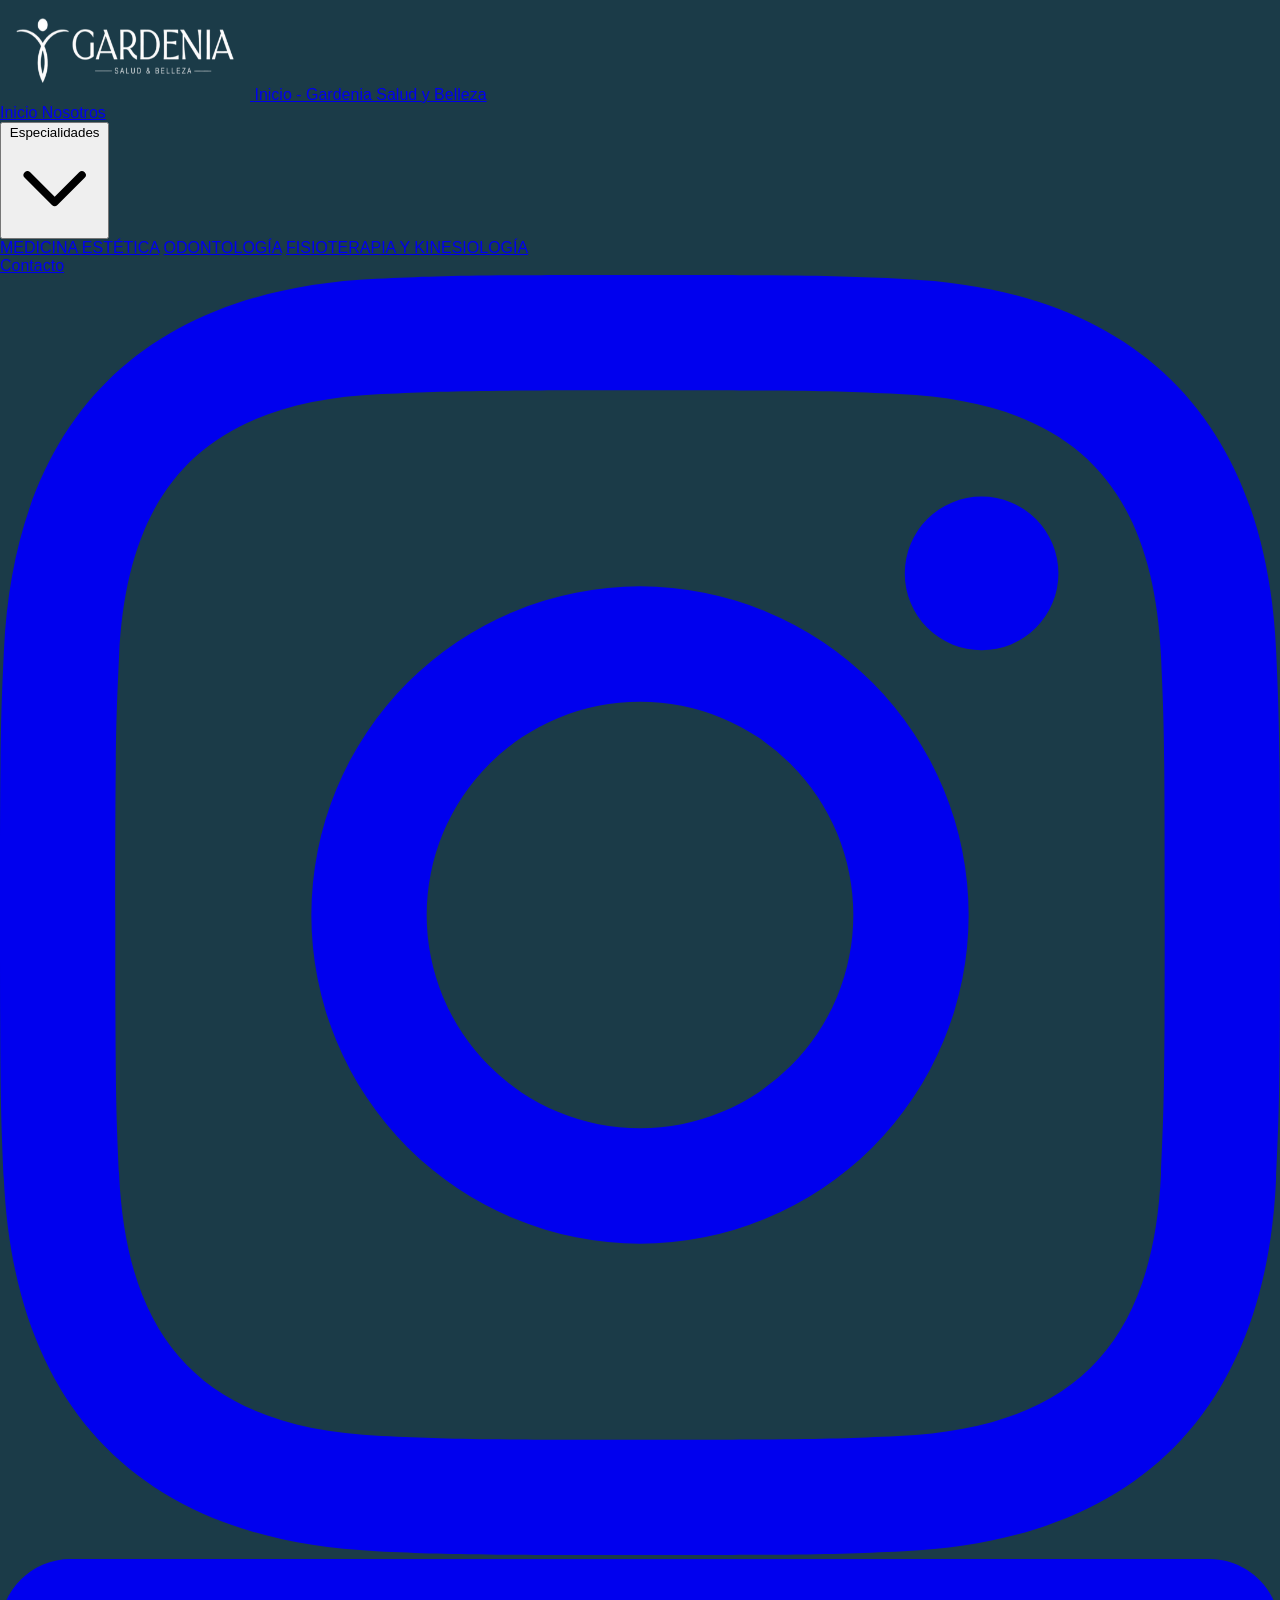
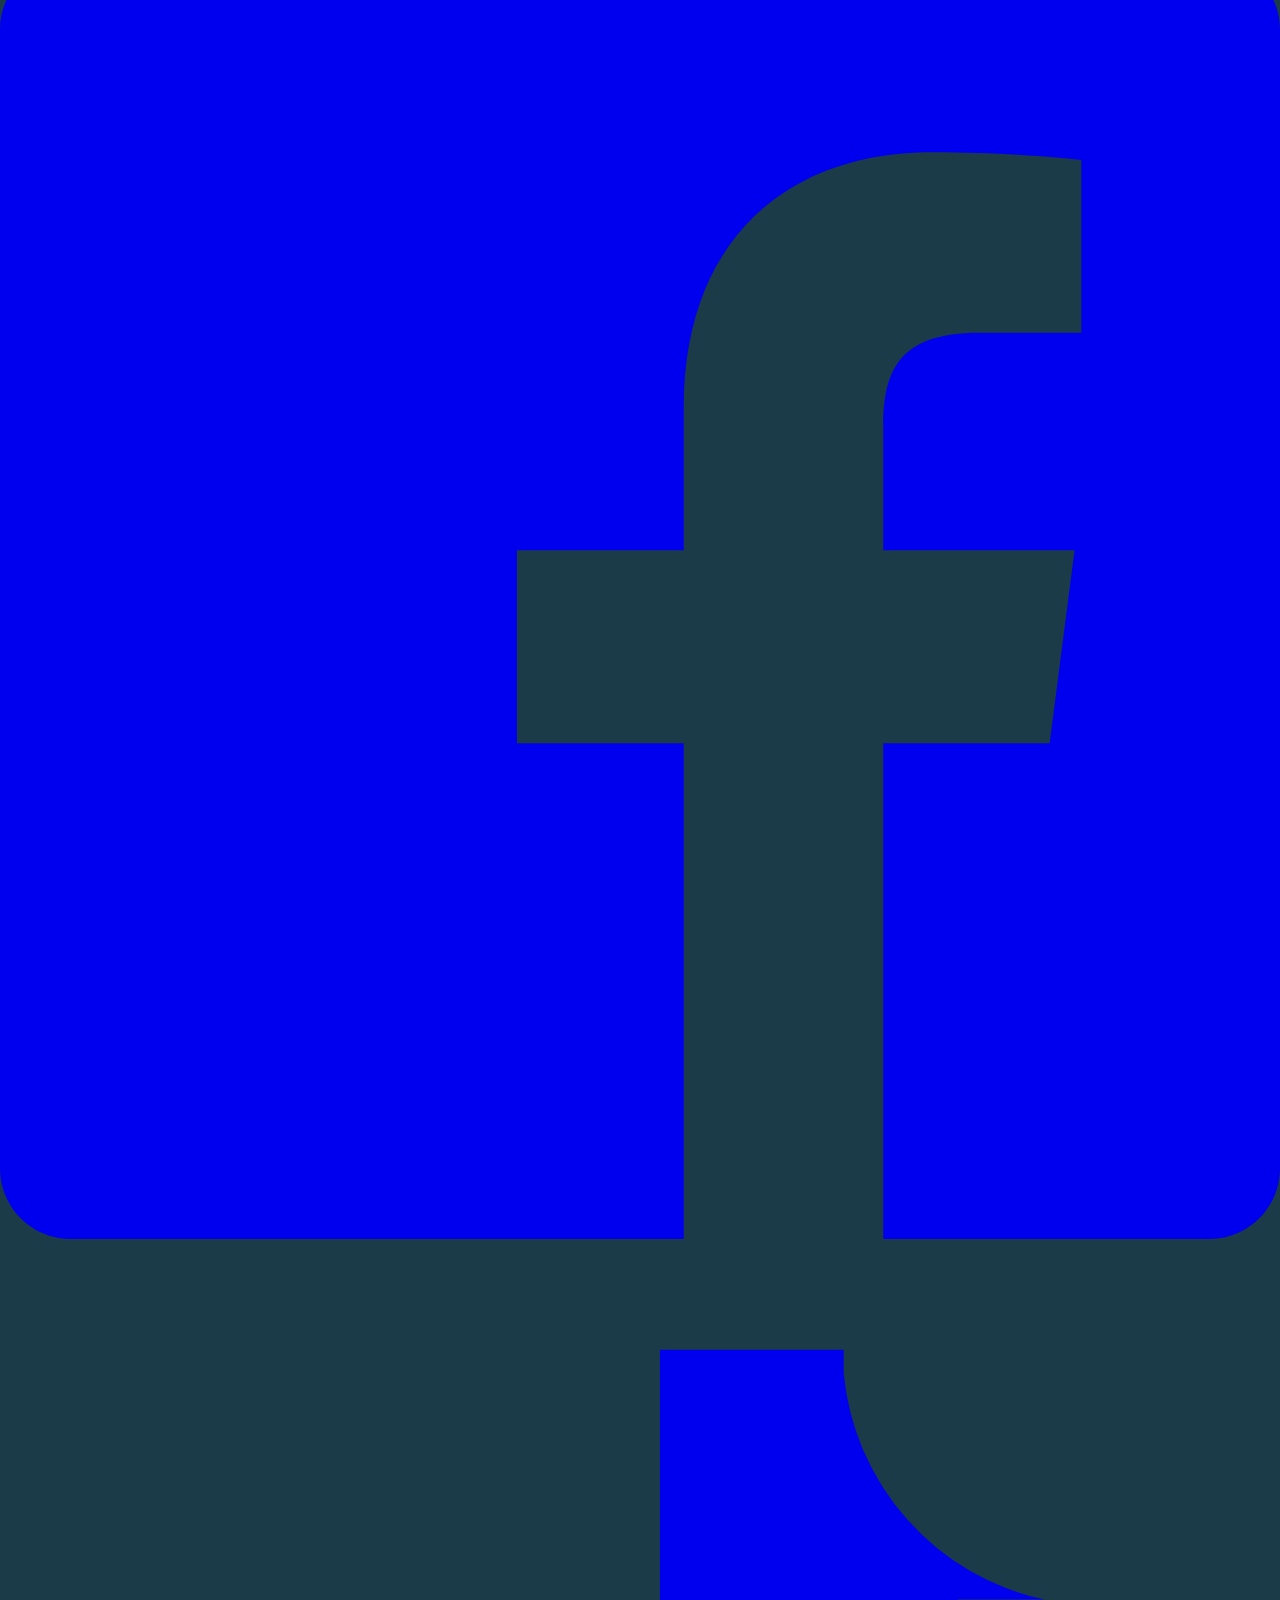
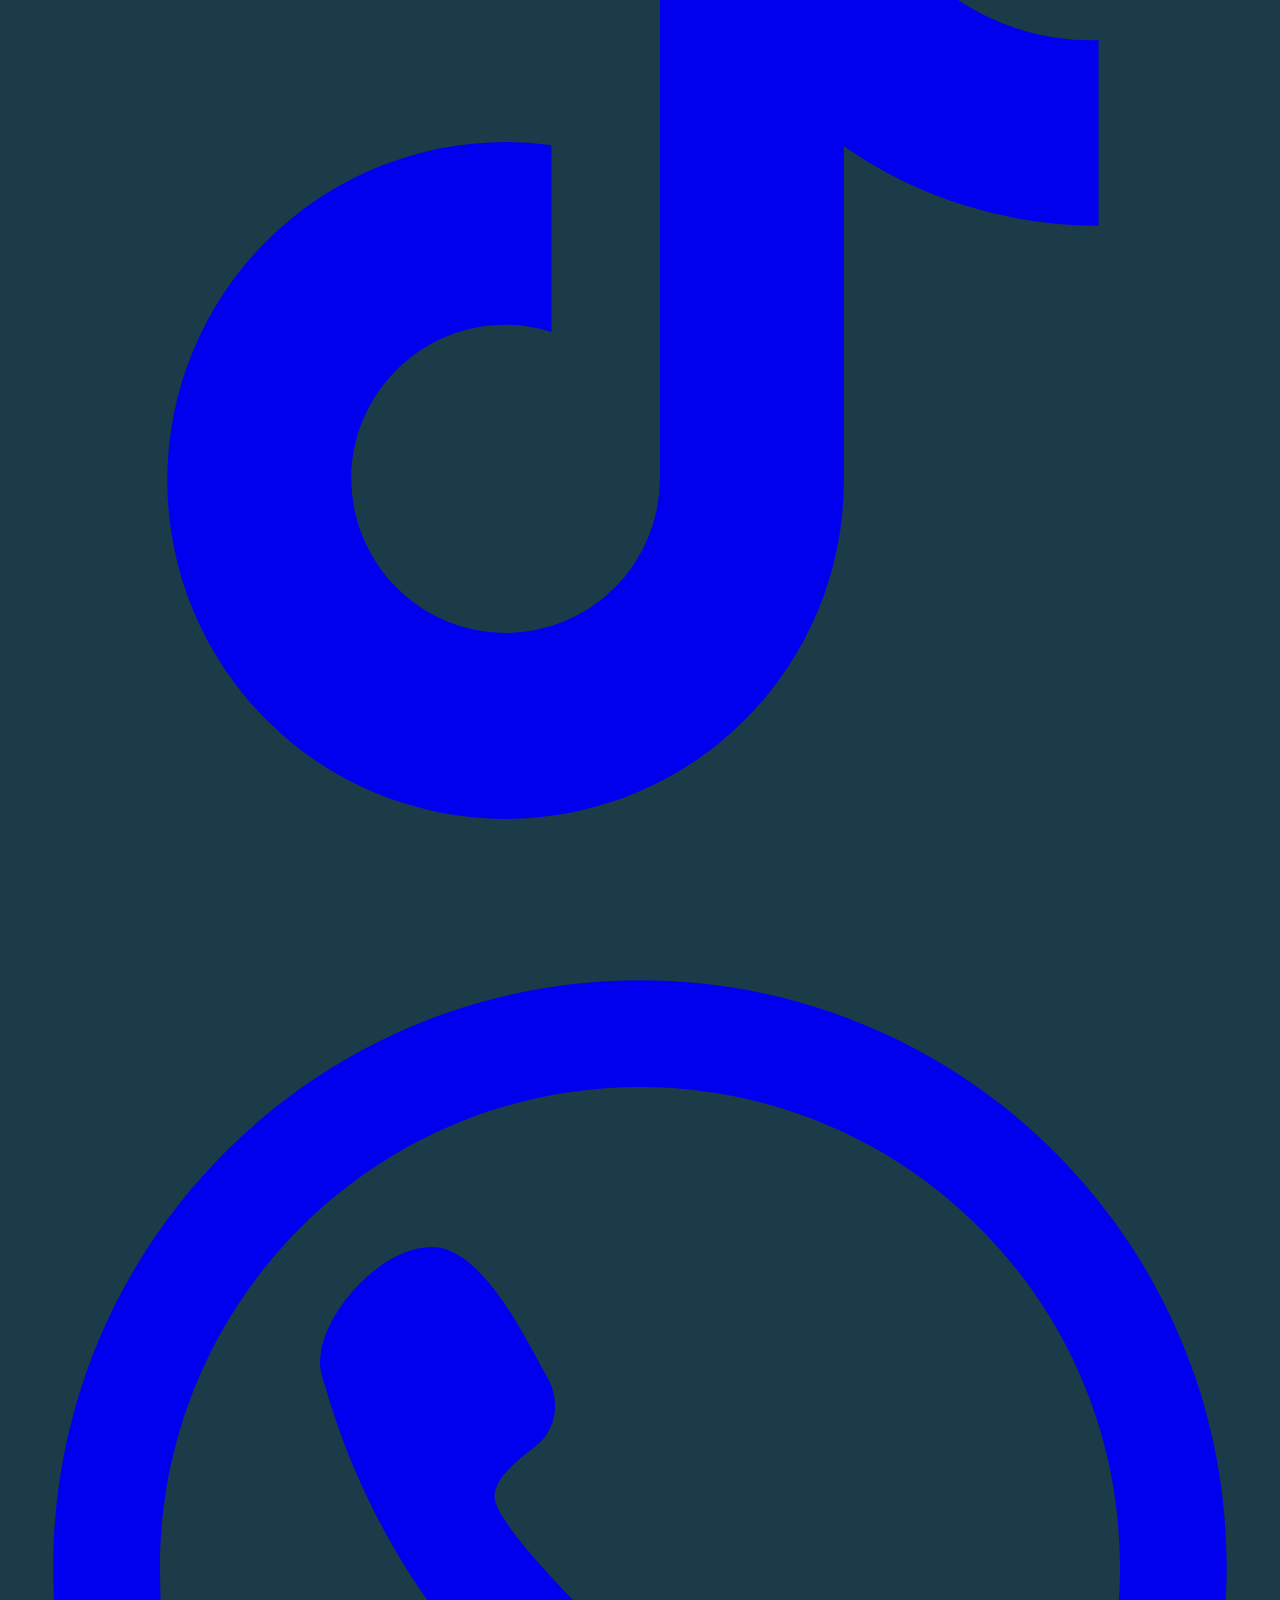
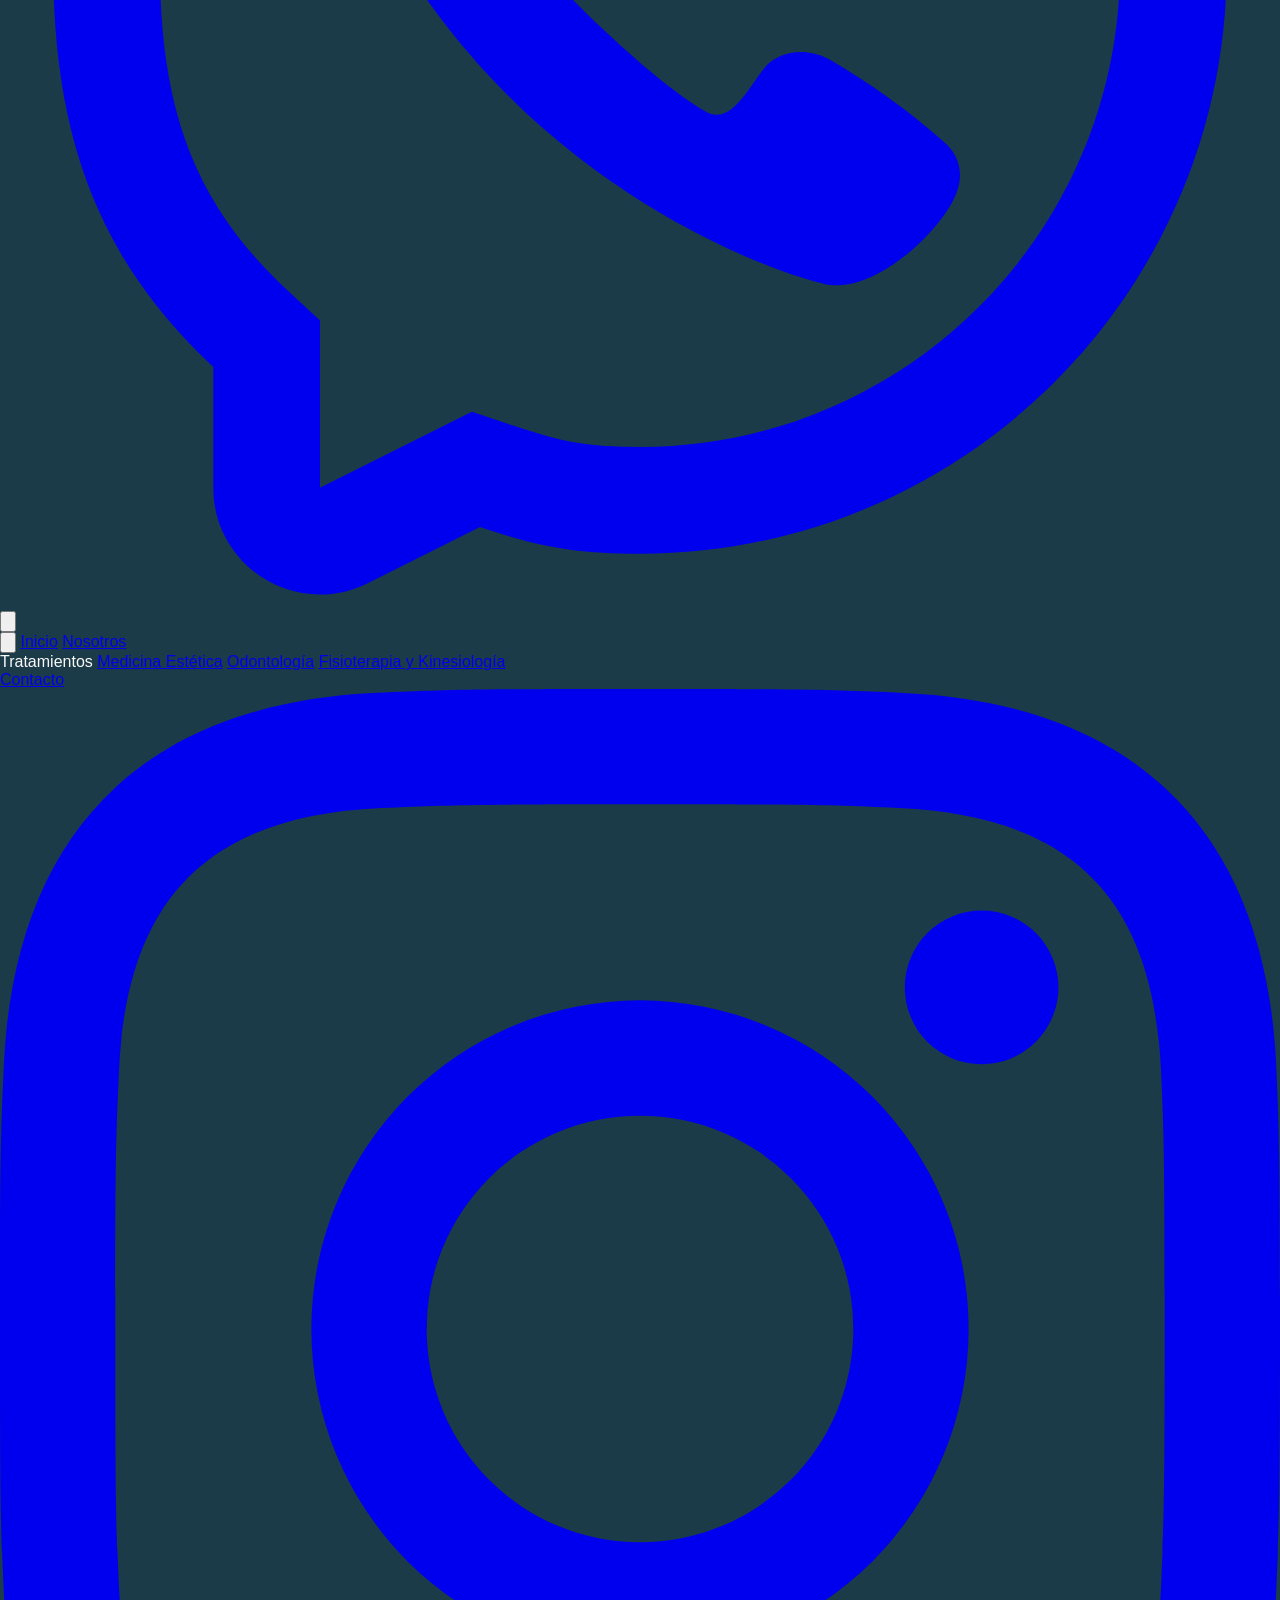
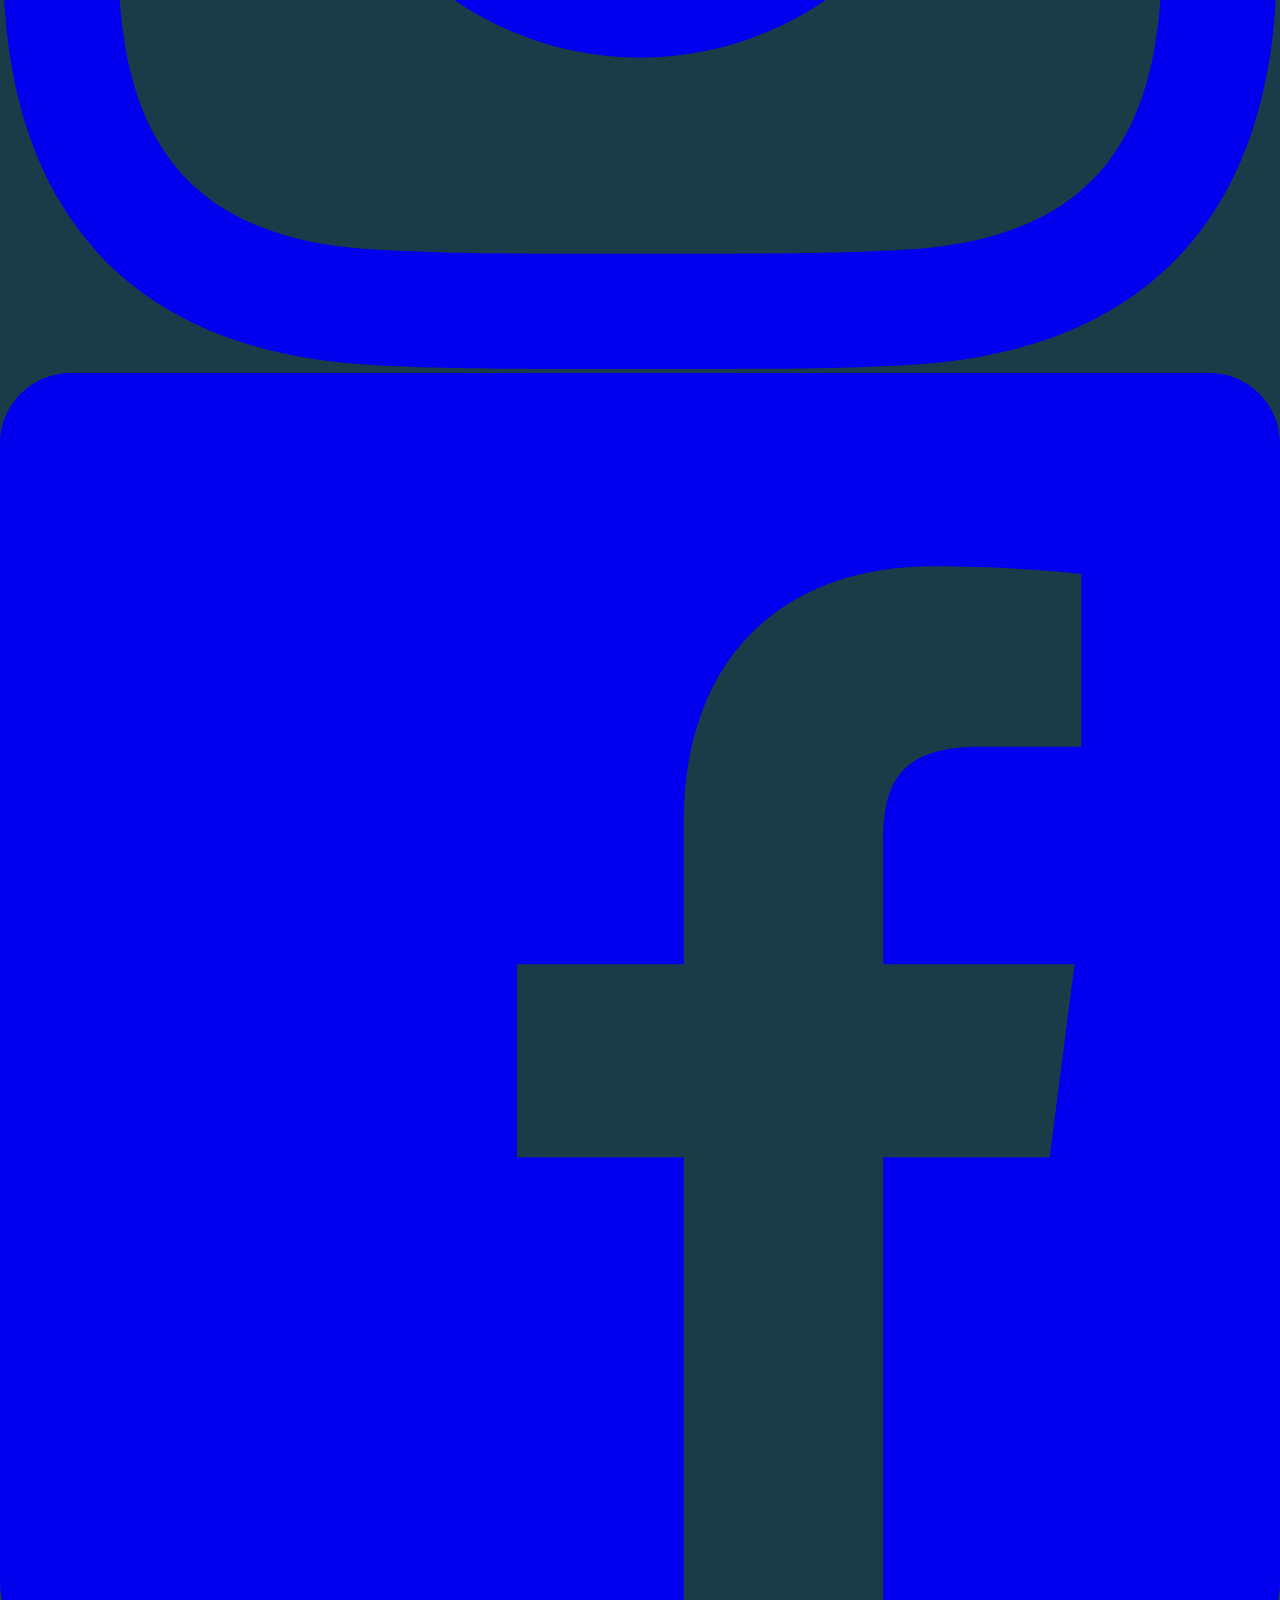
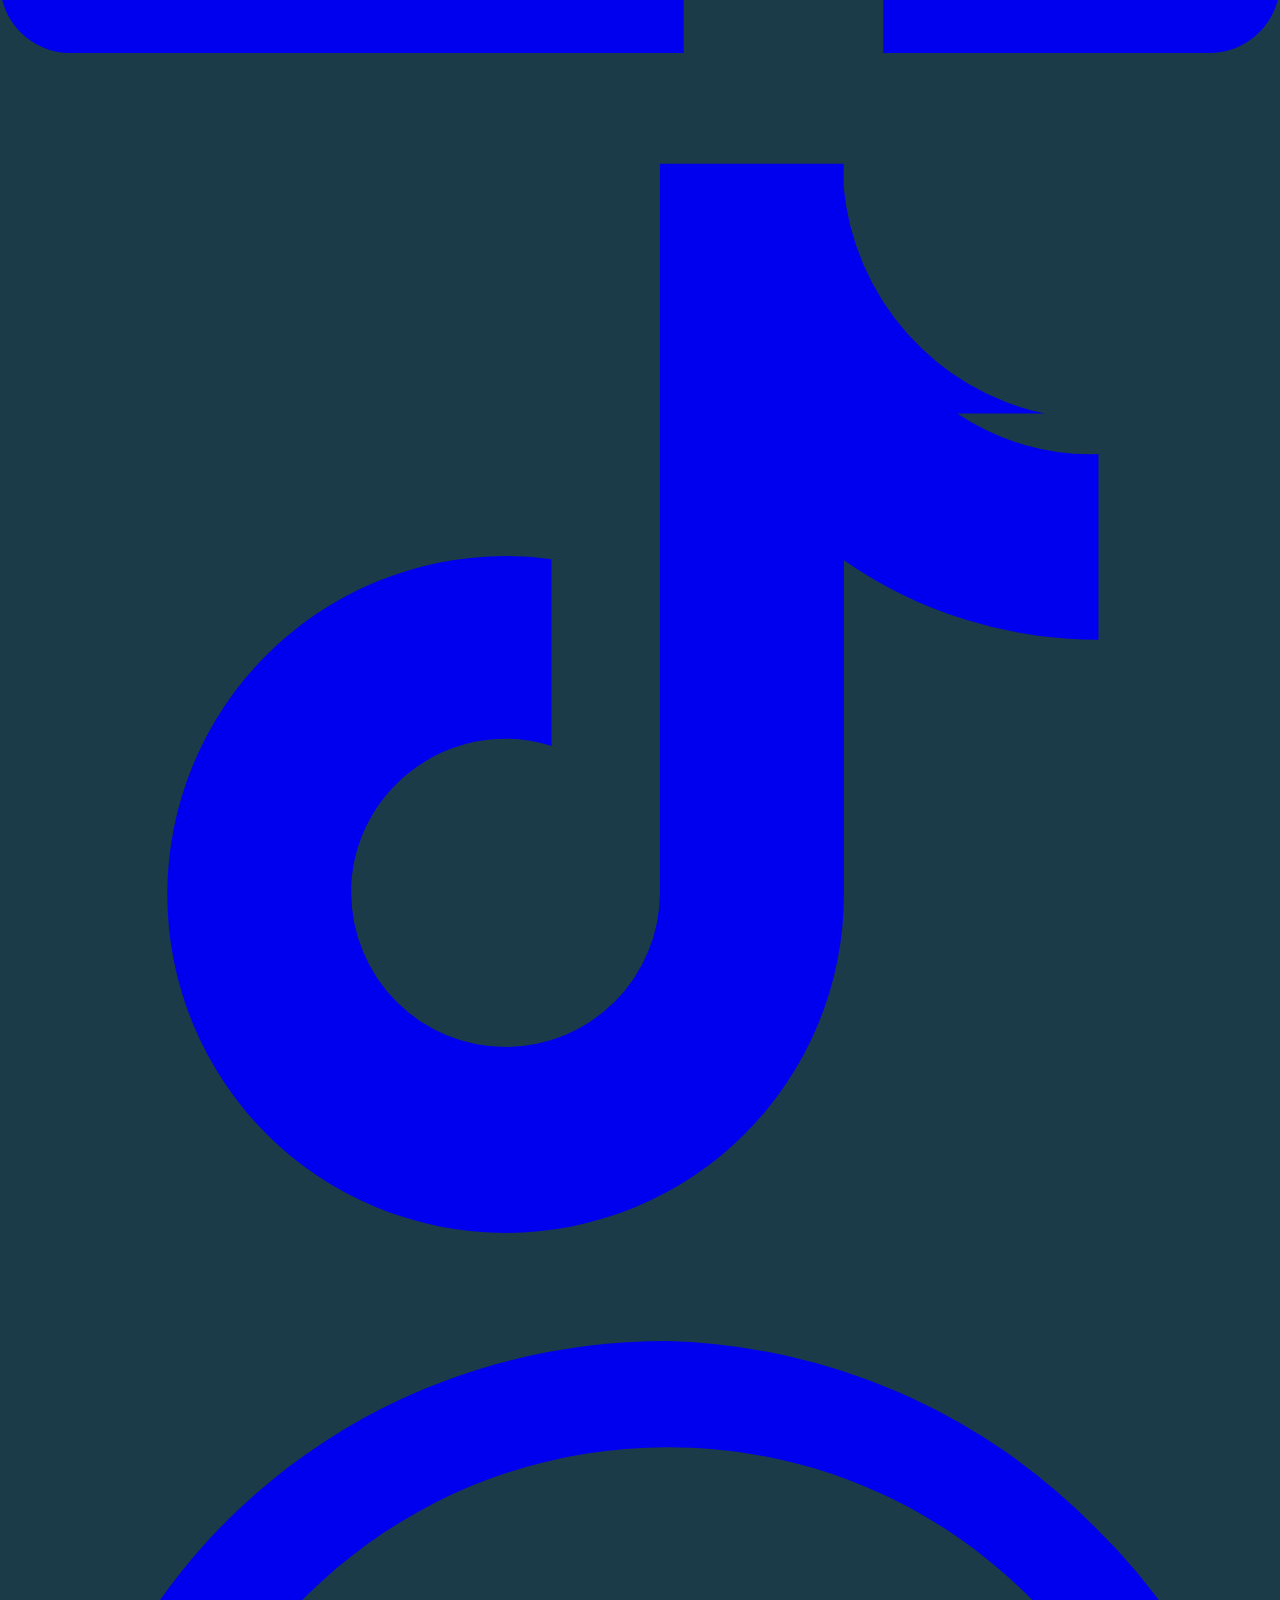
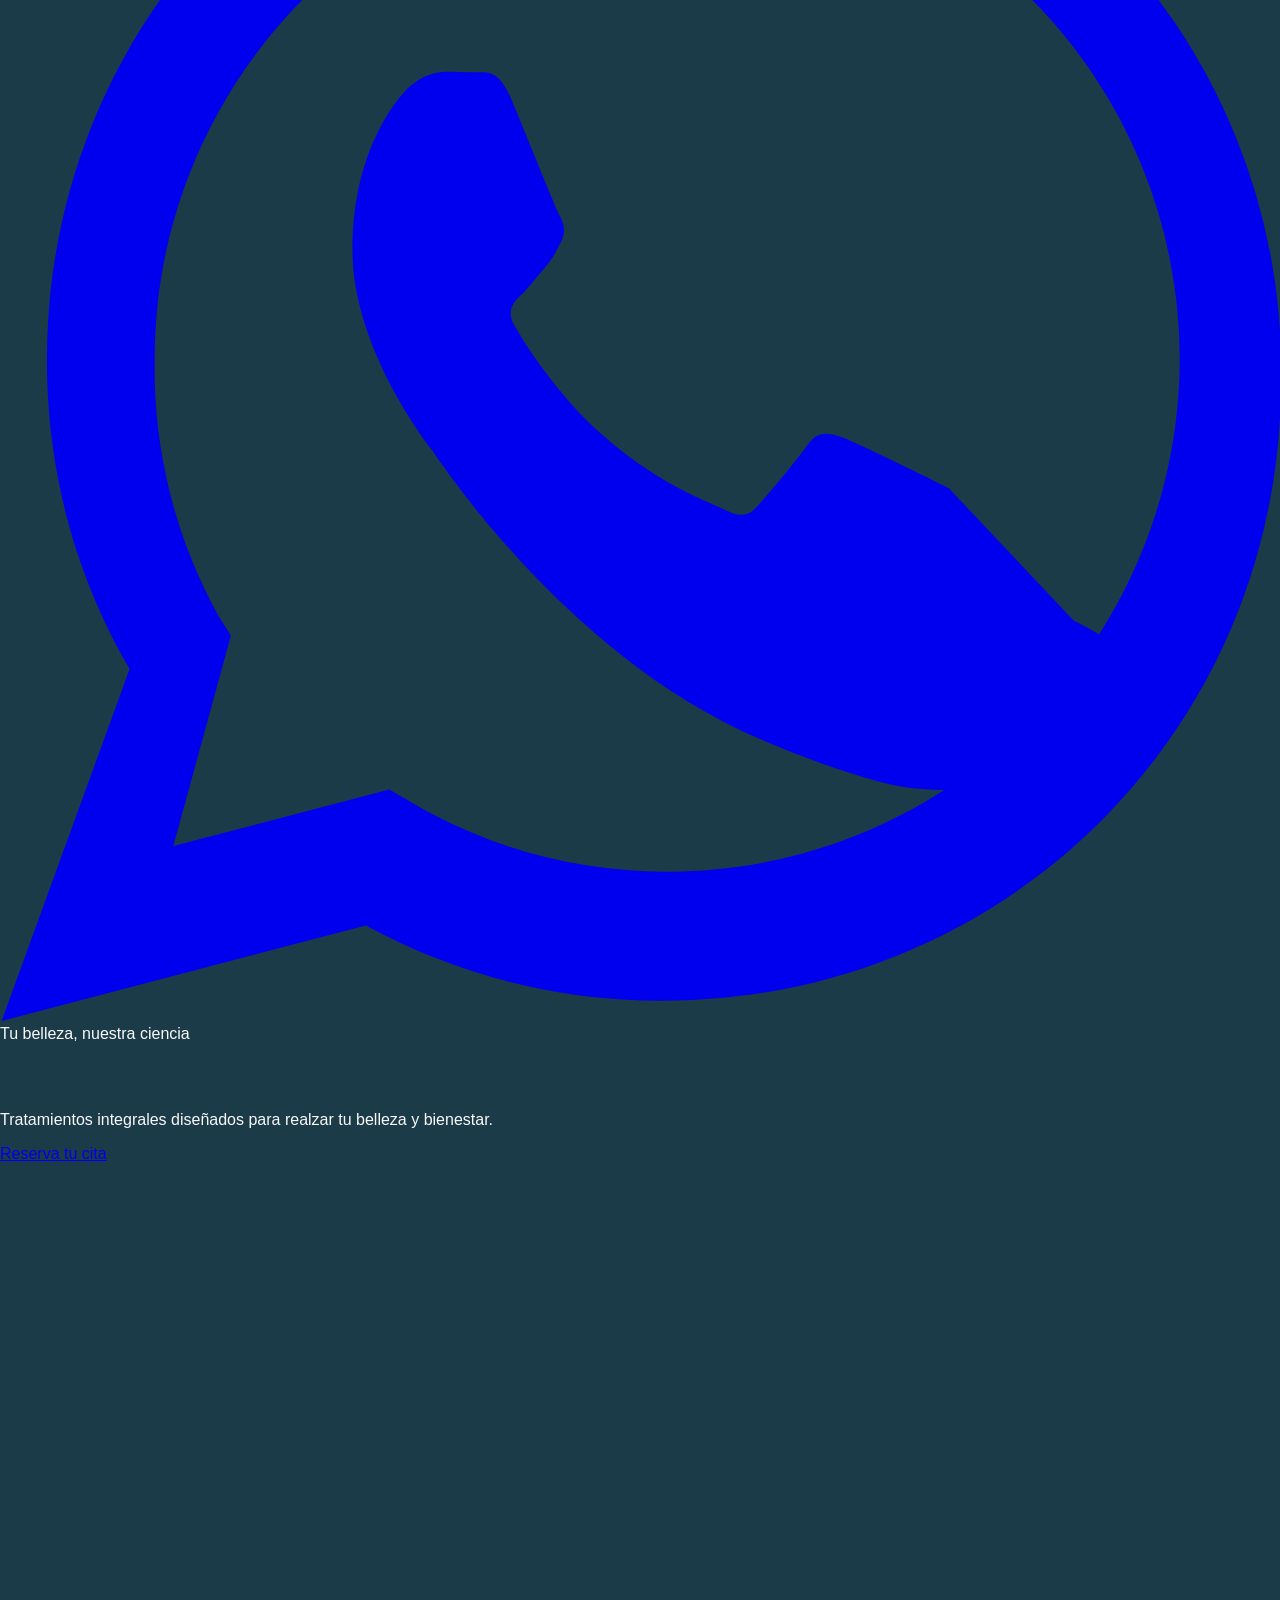
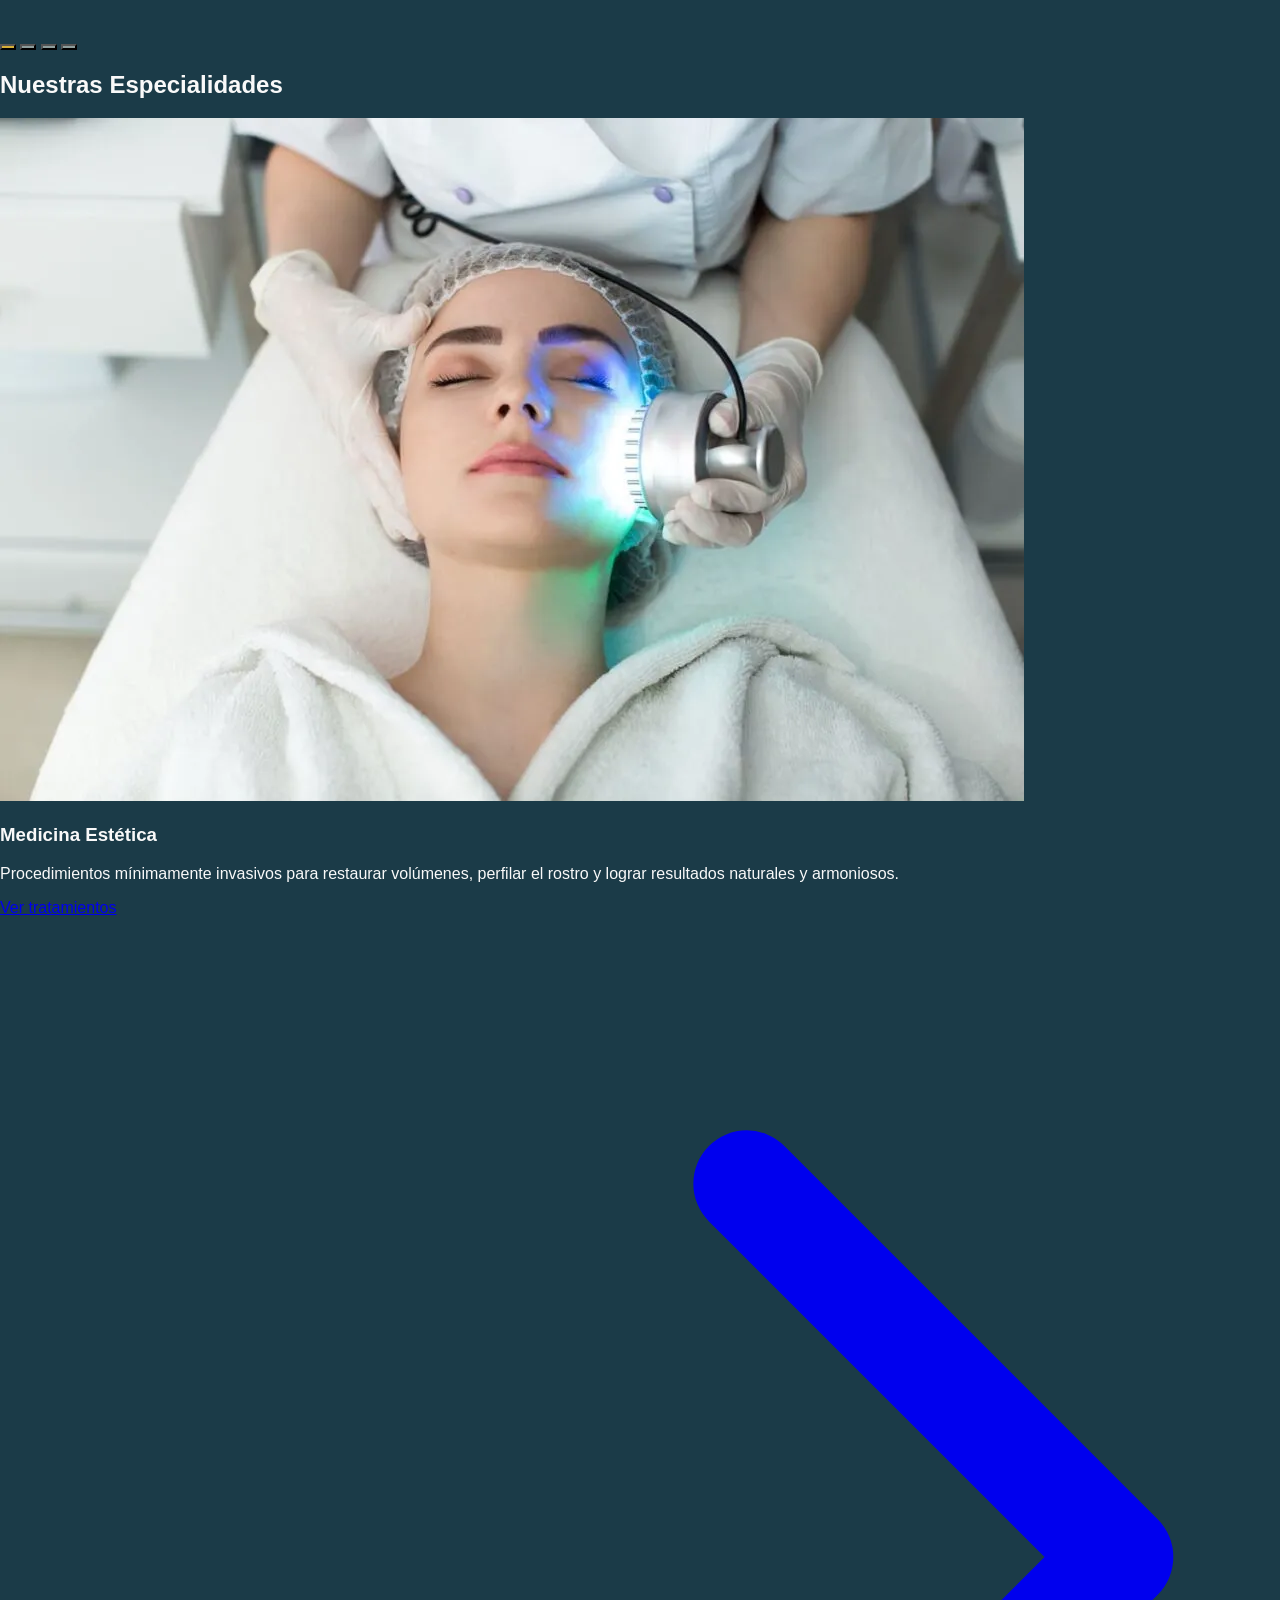
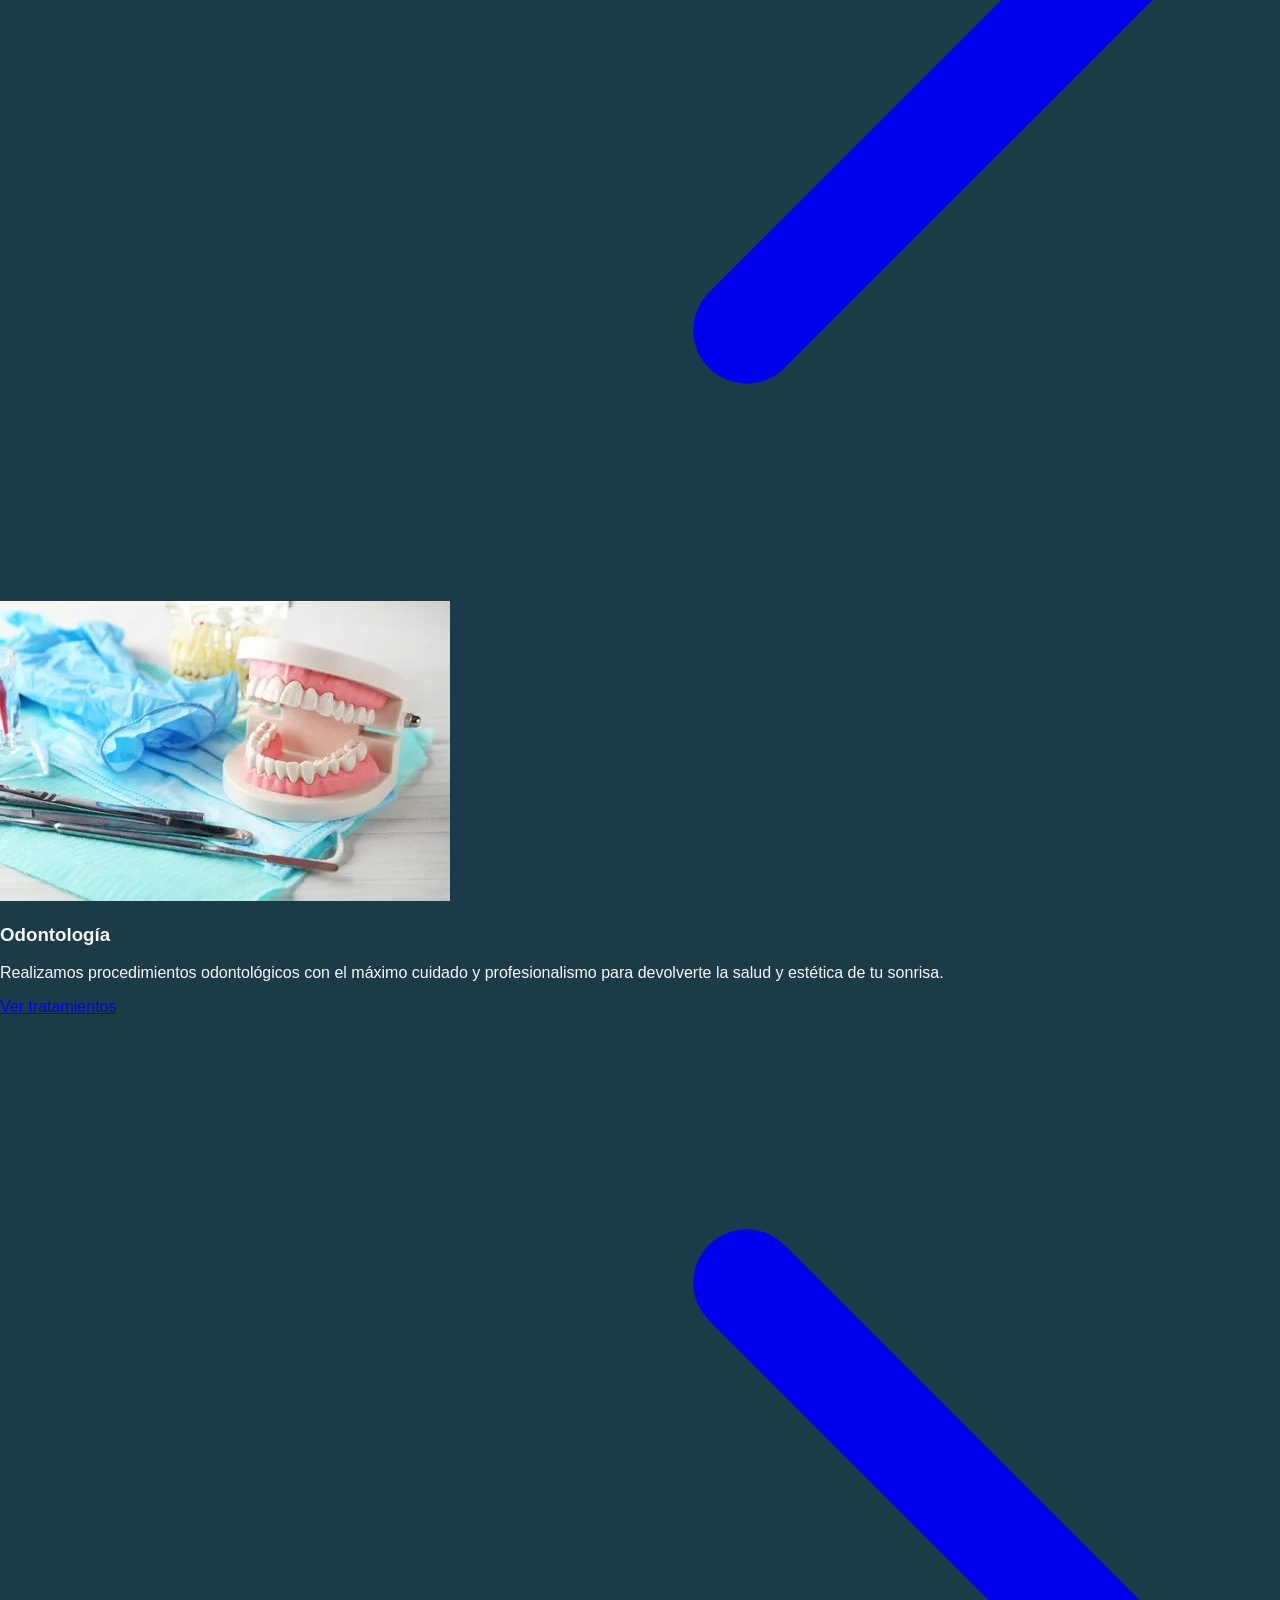
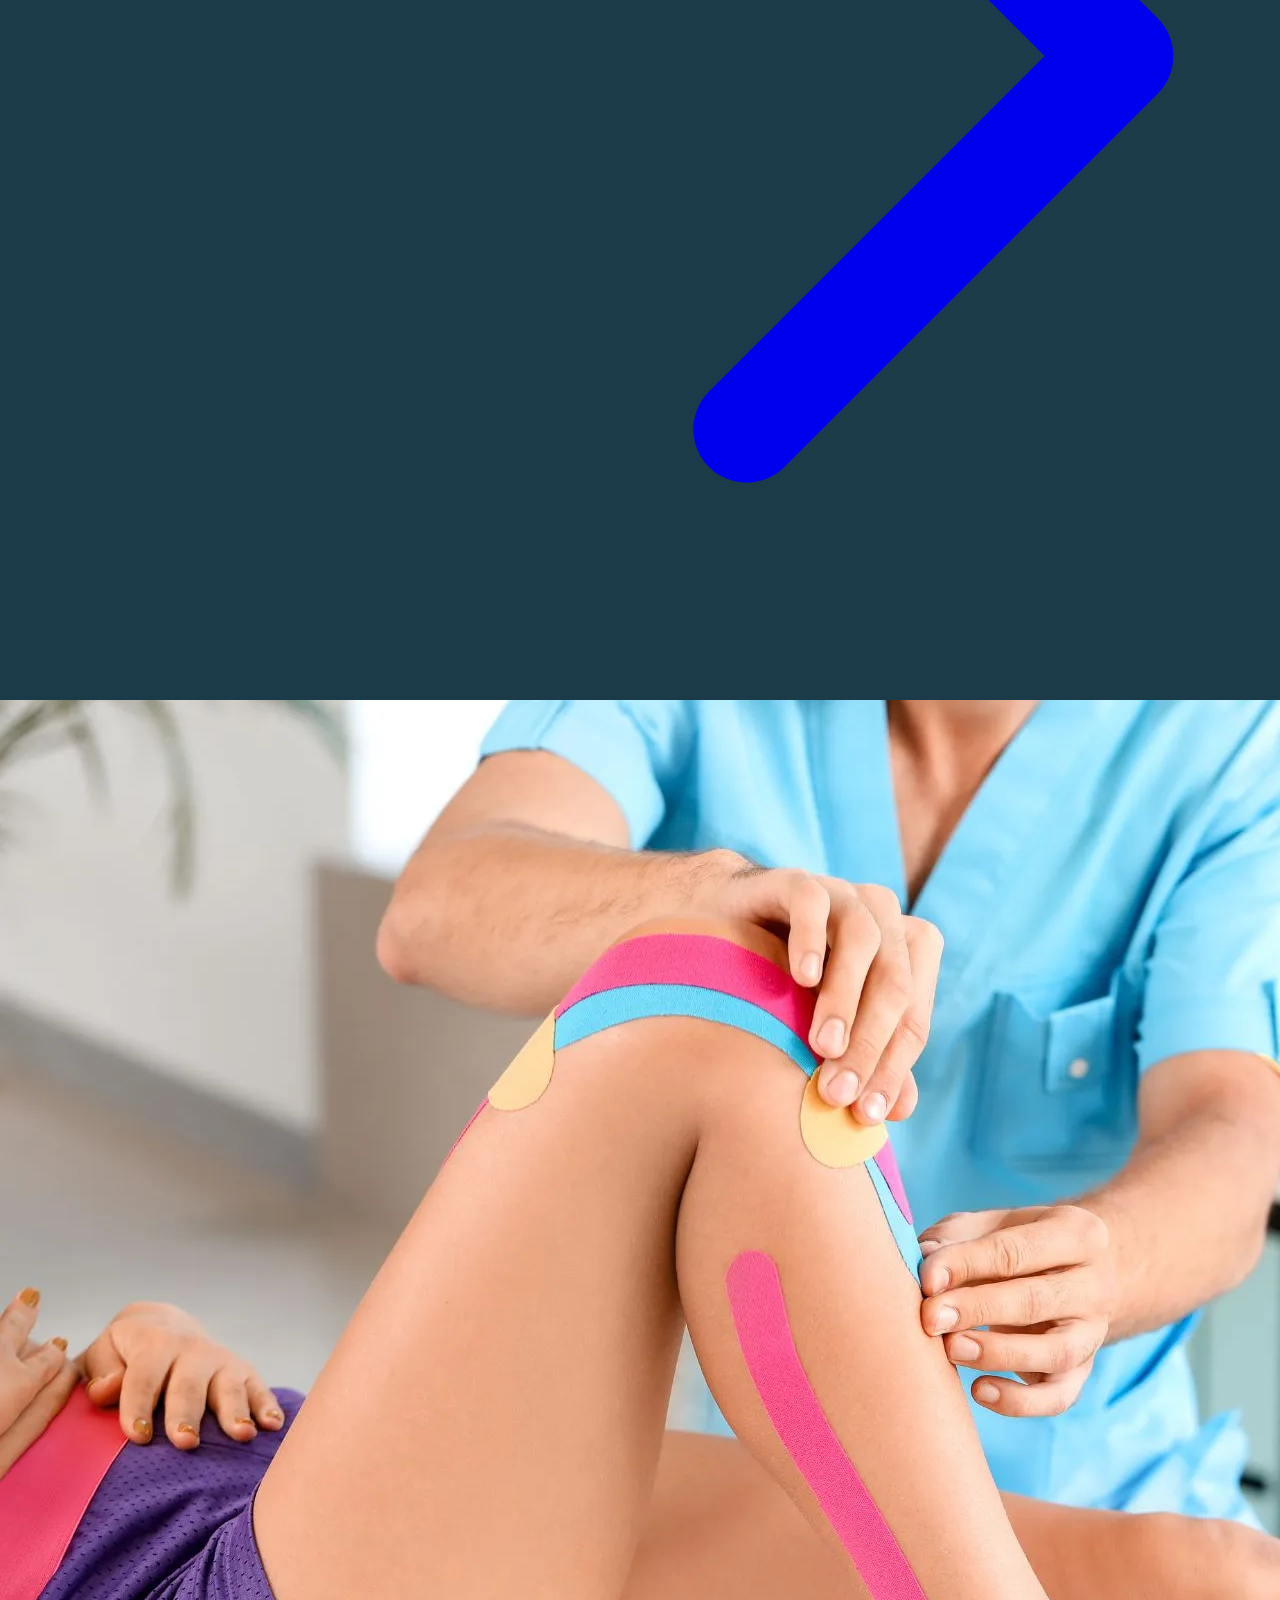
==== commit 680b5986: "actualizar css se corrigio la llamada al global.css" ====
--- a/index.html
+++ b/index.html
@@ -1,5 +1,5 @@
-<!DOCTYPE html><html lang="es" data-astro-cid-37fxchfa> <head><meta charset="UTF-8"><meta name="viewport" content="width=device-width, initial-scale=1.0"><meta name="generator" content="Astro v6.1.8"><title>Inicio | Gardenia Salud y Belleza</title><meta name="description" content="Informacion general de la clinica Gardenia Salud y Belleza"><link rel="canonical" href="https://gardeniaclinica.com/"><!-- Robots --><meta name="robots" content="index, follow, max-image-preview:large"><meta http-equiv="content-language" content="es-bo"><!-- Open Graph --><meta property="og:type" content="website"><meta property="og:locale" content="es_BO"><meta property="og:site_name" content="Gardenia Salud y Belleza"><meta property="og:title" content="Inicio"><meta property="og:description" content="Informacion general de la clinica Gardenia Salud y Belleza"><meta property="og:url" content="https://gardeniaclinica.com/"><meta name="twitter:card" content="summary_large_image"><meta name="twitter:title" content="Inicio"><meta name="twitter:description" content="Informacion general de la clinica Gardenia Salud y Belleza"><link rel="icon" type="image/png" href="/favicon.ico"><meta name="generator" content="Astro v6.1.8"><link rel="preload" href="/fonts/inter400.woff2" as="font" type="font/woff2" crossorigin><link rel="preload" href="/fonts/inter600.woff2" as="font" type="font/woff2" crossorigin><link rel="preload" href="/fonts/playfair-display400.woff2" as="font" type="font/woff2" crossorigin><link rel="preload" href="/fonts/playfair-display600.woff2" as="font" type="font/woff2" crossorigin><link rel="preload" href="/fonts/Antiqua.woff2" as="font" type="font/woff2" crossorigin><link rel="preload" href="/_astro/BaseLayout.css" as="style" onload="this.onload=null;this.rel='stylesheet'"><noscript><link rel="stylesheet" href="/_astro/BaseLayout.css"></noscript><!-- Schema Local Business --><script type="application/ld+json">{"@context":"https://schema.org","@type":"MedicalBusiness","name":"Gardenia Salud y Belleza","description":"Clínica Gardenia Salud y Belleza integral en Oruro, Bolivia","url":"https://GardeniaClinica.com","telephone":"+59167210130","address":{"@type":"PostalAddress","addressLocality":"Oruro","addressCountry":"BO"},"areaServed":"Oruro","priceRange":"$$"}</script><link rel="stylesheet" href="/_astro/BaseLayout.-ByxSA77.css">
-<style>.testimonios-bg{background-image:url(/images/gardeniafondo.webp);background-size:cover;background-position:center;background-repeat:no-repeat;background-attachment:fixed;position:relative}.card-glass{background-color:#1a241fb3;backdrop-filter:blur(4px);transition:all .3s ease}.card-glass:hover{background-color:#1a241ff2;transform:scale(1.02)}.carousel-slide[data-astro-cid-j7pv25f6]{opacity:0;visibility:hidden;transition:opacity .5s ease,visibility .5s;z-index:0}.carousel-slide[data-astro-cid-j7pv25f6].active{opacity:1;visibility:visible;z-index:10}.slide-content[data-astro-cid-j7pv25f6]{opacity:0;transform:translateY(30px);transition:opacity .6s cubic-bezier(.2,.9,.4,1.1),transform .6s cubic-bezier(.2,.9,.4,1.1)}.slide-content[data-astro-cid-j7pv25f6]>[data-astro-cid-j7pv25f6]{transition-delay:calc(.1s * var(--order, 0))}.slide-content[data-astro-cid-j7pv25f6]>[data-astro-cid-j7pv25f6]:nth-child(1){transition-delay:0s}.slide-content[data-astro-cid-j7pv25f6]>[data-astro-cid-j7pv25f6]:nth-child(2){transition-delay:.15s}.slide-content[data-astro-cid-j7pv25f6]>[data-astro-cid-j7pv25f6]:nth-child(3){transition-delay:.3s}.gsap-fade-up[data-astro-cid-j7pv25f6]{opacity:0;transform:translateY(60px);transition:opacity .7s ease,transform .7s ease}.gsap-fade-up[data-astro-cid-j7pv25f6].visible{opacity:1;transform:translateY(0)}.scroll-reveal[data-astro-cid-j7pv25f6]{opacity:0;transform:translateY(40px);transition:opacity .6s ease,transform .6s ease}.scroll-reveal[data-astro-cid-j7pv25f6].active{opacity:1;transform:translateY(0)}.carousel-dot[data-astro-cid-j7pv25f6]{background-color:#fffff080}.carousel-dot[data-astro-cid-j7pv25f6].active{background-color:#d4af37}.carousel-dot[data-astro-cid-j7pv25f6]:hover{background-color:#fffff0cc}.slide-content[data-astro-cid-j7pv25f6]{opacity:0;transform:translateY(30px);transition:opacity .8s cubic-bezier(.2,.9,.4,1.1),transform .8s cubic-bezier(.2,.9,.4,1.1)}.carousel-slide[data-astro-cid-j7pv25f6].active .slide-content[data-astro-cid-j7pv25f6]{opacity:1;transform:translateY(0)}.carousel-slide[data-astro-cid-j7pv25f6].active .slide-content[data-astro-cid-j7pv25f6]:nth-child(1){transition-delay:0s}.carousel-slide[data-astro-cid-j7pv25f6].active .slide-content[data-astro-cid-j7pv25f6]:nth-child(2){transition-delay:.15s}.carousel-slide[data-astro-cid-j7pv25f6].active .slide-content[data-astro-cid-j7pv25f6]:nth-child(3){transition-delay:.3s}.carousel-slide[data-astro-cid-j7pv25f6].active .slide-content[data-astro-cid-j7pv25f6]:nth-child(4){transition-delay:.45s}
+<!DOCTYPE html><html lang="es" data-astro-cid-37fxchfa> <head><meta charset="UTF-8"><meta name="viewport" content="width=device-width, initial-scale=1.0"><meta name="generator" content="Astro v6.1.8"><title>Inicio | Gardenia Salud y Belleza</title><meta name="description" content="Informacion general de la clinica Gardenia Salud y Belleza"><link rel="canonical" href="https://gardeniaclinica.com/"><!-- Robots --><meta name="robots" content="index, follow, max-image-preview:large"><meta http-equiv="content-language" content="es-bo"><!-- Open Graph --><meta property="og:type" content="website"><meta property="og:locale" content="es_BO"><meta property="og:site_name" content="Gardenia Salud y Belleza"><meta property="og:title" content="Inicio"><meta property="og:description" content="Informacion general de la clinica Gardenia Salud y Belleza"><meta property="og:url" content="https://gardeniaclinica.com/"><meta name="twitter:card" content="summary_large_image"><meta name="twitter:title" content="Inicio"><meta name="twitter:description" content="Informacion general de la clinica Gardenia Salud y Belleza"><link rel="icon" type="image/png" href="/favicon.ico"><meta name="generator" content="Astro v6.1.8"><link rel="preload" href="/fonts/inter400.woff2" as="font" type="font/woff2" crossorigin><link rel="preload" href="/fonts/inter600.woff2" as="font" type="font/woff2" crossorigin><link rel="preload" href="/fonts/playfair-display400.woff2" as="font" type="font/woff2" crossorigin><link rel="preload" href="/fonts/playfair-display600.woff2" as="font" type="font/woff2" crossorigin><link rel="preload" href="/fonts/Antiqua.woff2" as="font" type="font/woff2" crossorigin><link rel="preload" href="/src/styles/global.css" as="style" onload="this.onload=null;this.rel='stylesheet'"><noscript><link rel="stylesheet" href="/src/styles/global.css"></noscript><!-- Schema Local Business --><script type="application/ld+json">{"@context":"https://schema.org","@type":"MedicalBusiness","name":"Gardenia Salud y Belleza","description":"Clínica Gardenia Salud y Belleza integral en Oruro, Bolivia","url":"https://GardeniaClinica.com","telephone":"+59167210130","address":{"@type":"PostalAddress","addressLocality":"Oruro","addressCountry":"BO"},"areaServed":"Oruro","priceRange":"$$"}</script><style>.testimonios-bg{background-image:url(/images/gardeniafondo.webp);background-size:cover;background-position:center;background-repeat:no-repeat;background-attachment:fixed;position:relative}.card-glass{background-color:#1a241fb3;backdrop-filter:blur(4px);transition:all .3s ease}.card-glass:hover{background-color:#1a241ff2;transform:scale(1.02)}.carousel-slide[data-astro-cid-j7pv25f6]{opacity:0;visibility:hidden;transition:opacity .5s ease,visibility .5s;z-index:0}.carousel-slide[data-astro-cid-j7pv25f6].active{opacity:1;visibility:visible;z-index:10}.slide-content[data-astro-cid-j7pv25f6]{opacity:0;transform:translateY(30px);transition:opacity .6s cubic-bezier(.2,.9,.4,1.1),transform .6s cubic-bezier(.2,.9,.4,1.1)}.slide-content[data-astro-cid-j7pv25f6]>[data-astro-cid-j7pv25f6]{transition-delay:calc(.1s * var(--order, 0))}.slide-content[data-astro-cid-j7pv25f6]>[data-astro-cid-j7pv25f6]:nth-child(1){transition-delay:0s}.slide-content[data-astro-cid-j7pv25f6]>[data-astro-cid-j7pv25f6]:nth-child(2){transition-delay:.15s}.slide-content[data-astro-cid-j7pv25f6]>[data-astro-cid-j7pv25f6]:nth-child(3){transition-delay:.3s}.gsap-fade-up[data-astro-cid-j7pv25f6]{opacity:0;transform:translateY(60px);transition:opacity .7s ease,transform .7s ease}.gsap-fade-up[data-astro-cid-j7pv25f6].visible{opacity:1;transform:translateY(0)}.scroll-reveal[data-astro-cid-j7pv25f6]{opacity:0;transform:translateY(40px);transition:opacity .6s ease,transform .6s ease}.scroll-reveal[data-astro-cid-j7pv25f6].active{opacity:1;transform:translateY(0)}.carousel-dot[data-astro-cid-j7pv25f6]{background-color:#fffff080}.carousel-dot[data-astro-cid-j7pv25f6].active{background-color:#d4af37}.carousel-dot[data-astro-cid-j7pv25f6]:hover{background-color:#fffff0cc}.slide-content[data-astro-cid-j7pv25f6]{opacity:0;transform:translateY(30px);transition:opacity .8s cubic-bezier(.2,.9,.4,1.1),transform .8s cubic-bezier(.2,.9,.4,1.1)}.carousel-slide[data-astro-cid-j7pv25f6].active .slide-content[data-astro-cid-j7pv25f6]{opacity:1;transform:translateY(0)}.carousel-slide[data-astro-cid-j7pv25f6].active .slide-content[data-astro-cid-j7pv25f6]:nth-child(1){transition-delay:0s}.carousel-slide[data-astro-cid-j7pv25f6].active .slide-content[data-astro-cid-j7pv25f6]:nth-child(2){transition-delay:.15s}.carousel-slide[data-astro-cid-j7pv25f6].active .slide-content[data-astro-cid-j7pv25f6]:nth-child(3){transition-delay:.3s}.carousel-slide[data-astro-cid-j7pv25f6].active .slide-content[data-astro-cid-j7pv25f6]:nth-child(4){transition-delay:.45s}
+body{margin:0;background:#1b3b48;color:#f9f9f9;font-family:sans-serif}h1[data-astro-cid-37fxchfa]{font-size:2.5rem}
 </style></head> <body class="bg-dark-green text-ivory antialiased flex flex-col min-h-screen" data-astro-cid-37fxchfa> <header id="main-header" class="fixed w-full top-0 z-50 transition-all duration-300 bg-transparent"> <div class="container mx-auto px-6 md:px-12 flex justify-between items-center font-custom md:mt-[20px] md:mb-[10px] lg:mt-0"> <a href="/" class="font-serif font-bold text-ivory tracking-wider"> <img src="/images/navlogo.webp" alt="Gardenia Salud y Belleza" width="250" height="100"> <span class="sr-only">Inicio - Gardenia Salud y Belleza</span> </a> <!-- Desktop Nav & Socials --> <div class="hidden md:flex items-center space-x-8"> <nav class="flex space-x-8"> <a href="/" class="text-ivory hover:text-gold transition-colors font-medium text-md uppercase tracking-wide">
 Inicio
 </a> <a href="/nosotros" class="text-ivory hover:text-gold transition-colors font-medium text-md uppercase tracking-wide">
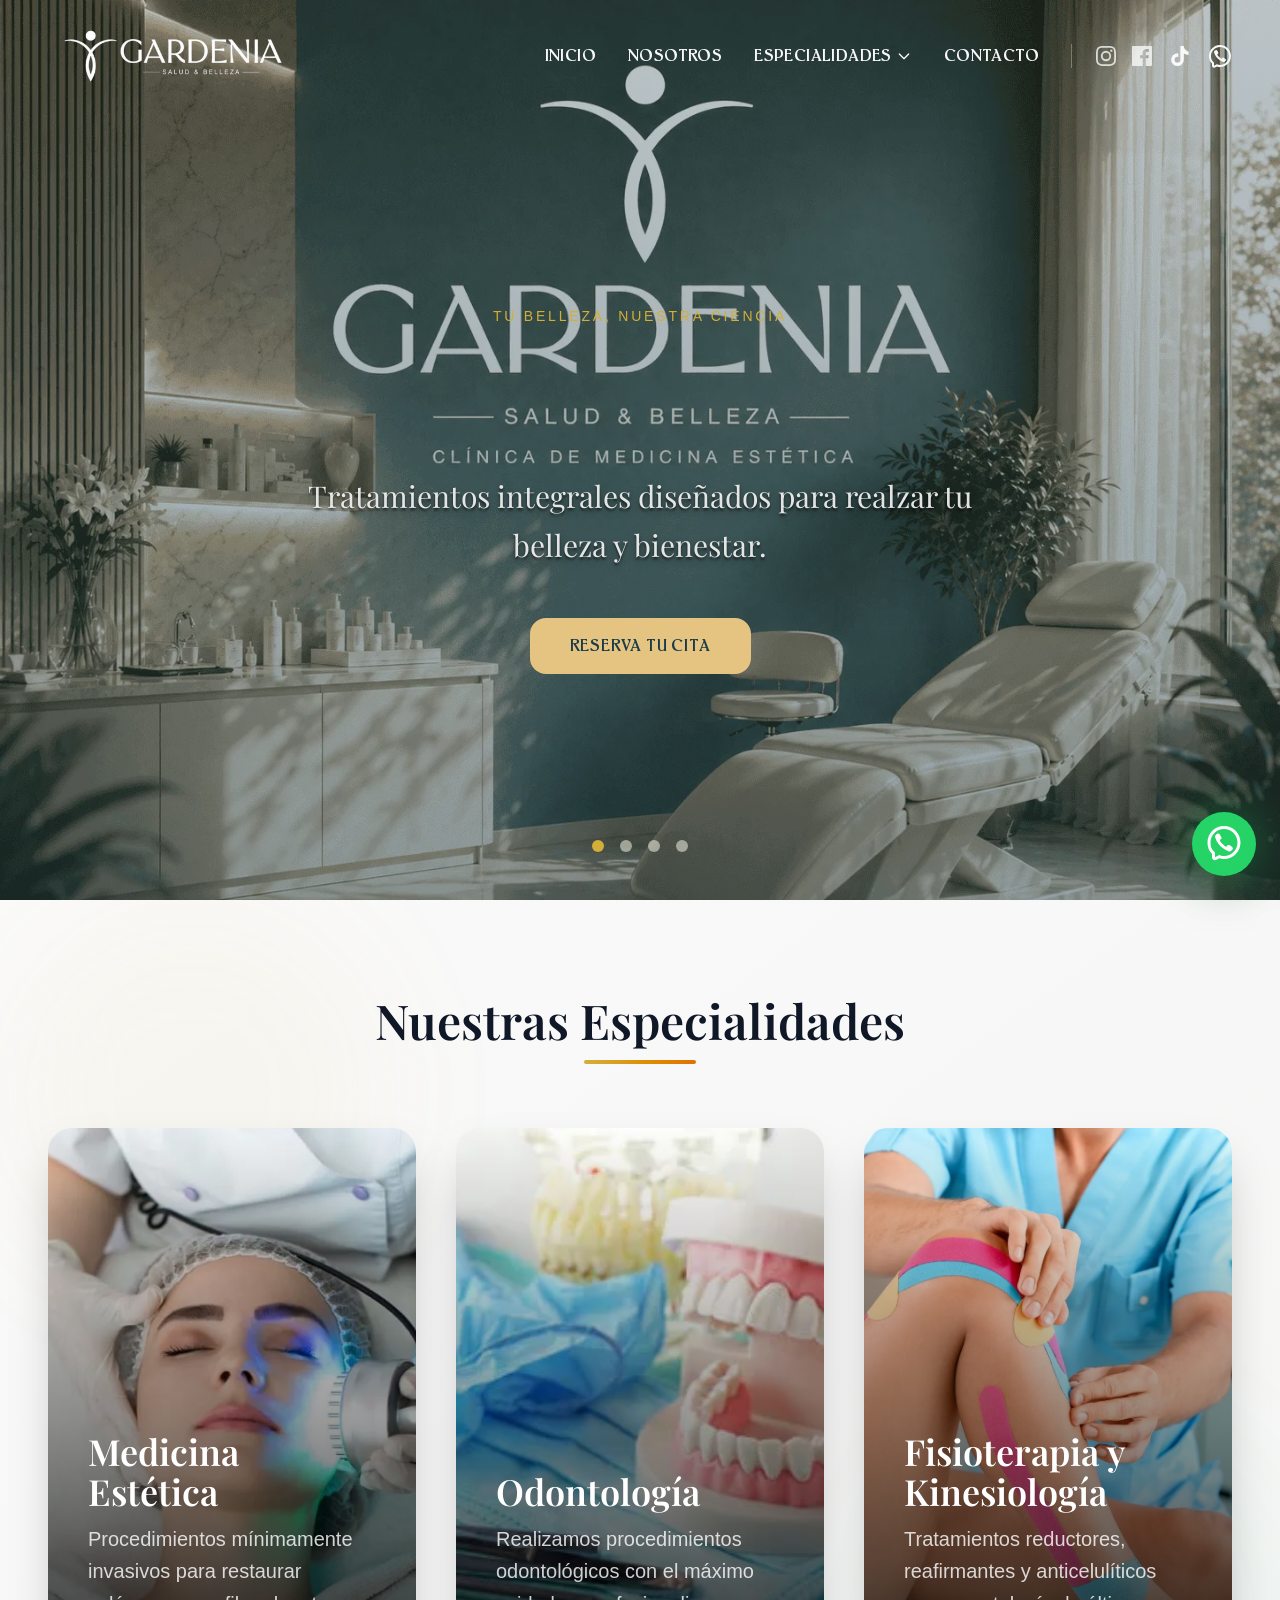
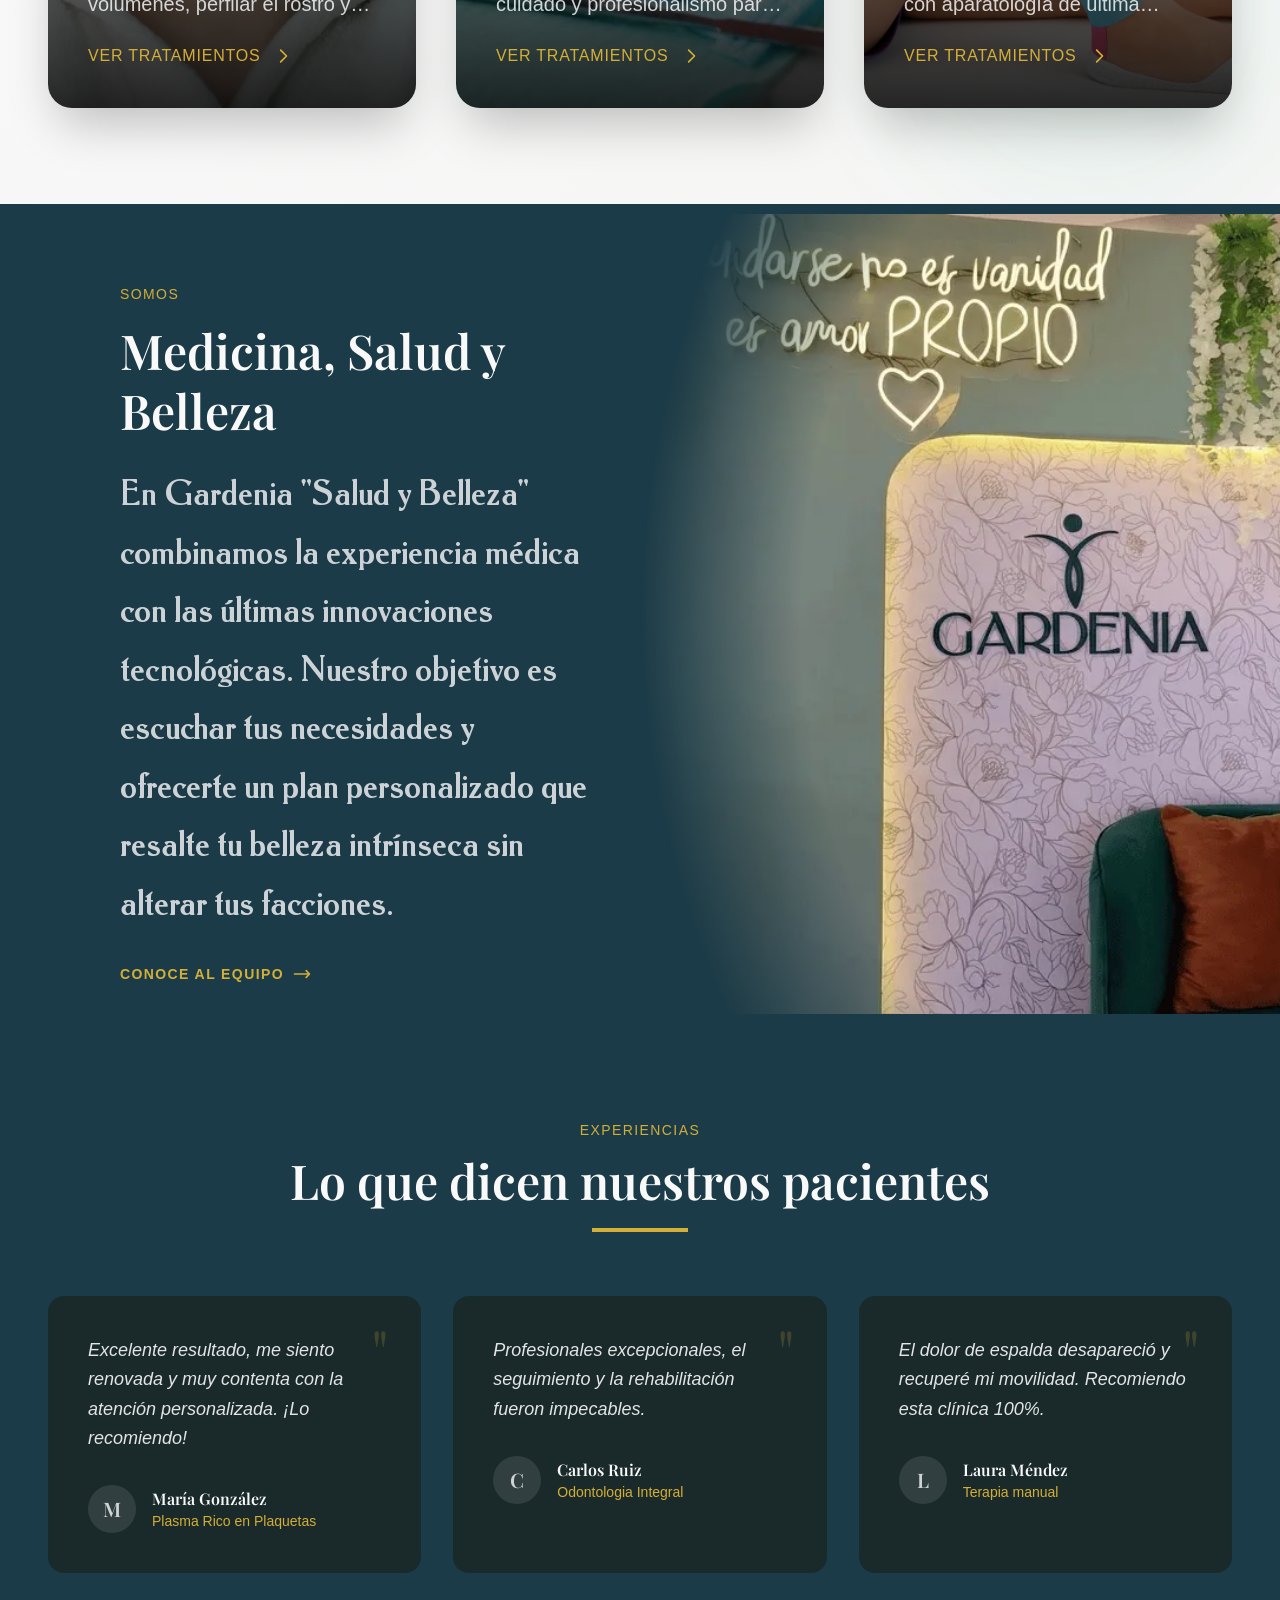
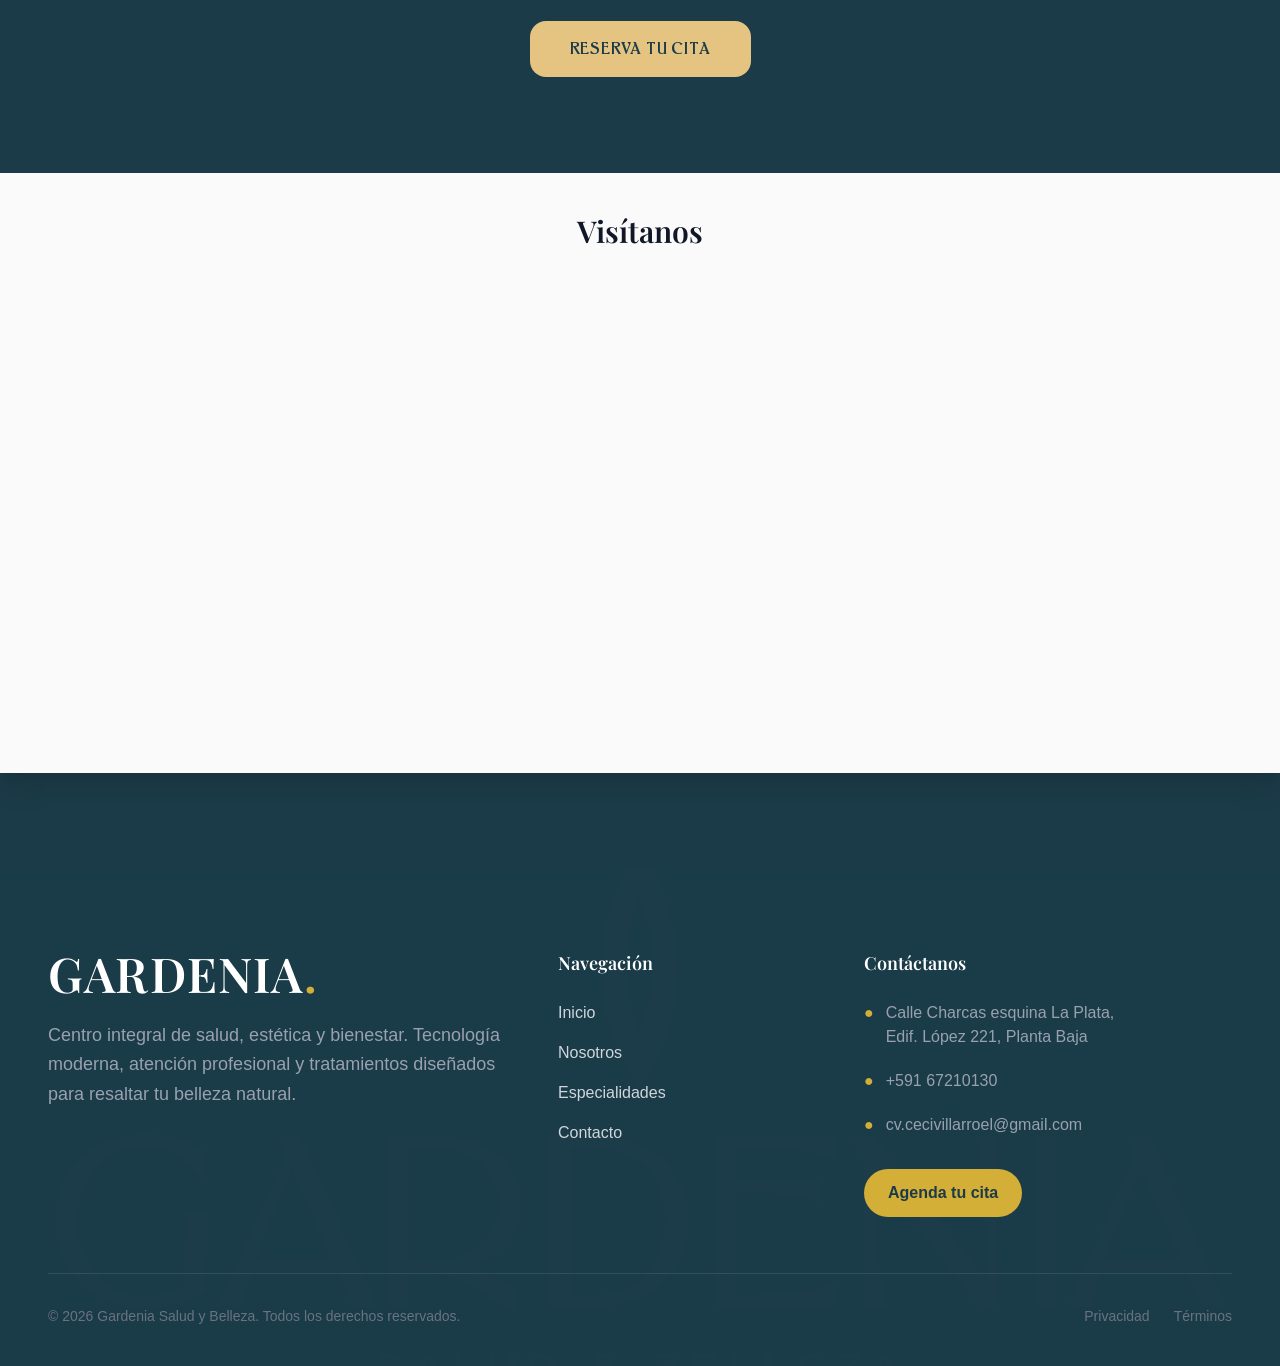
==== commit 490b8221: "corrigiendo css corrigiendo css del index" ====
--- a/index.html
+++ b/index.html
@@ -1,5 +1,5 @@
-<!DOCTYPE html><html lang="es" data-astro-cid-37fxchfa> <head><meta charset="UTF-8"><meta name="viewport" content="width=device-width, initial-scale=1.0"><meta name="generator" content="Astro v6.1.8"><title>Inicio | Gardenia Salud y Belleza</title><meta name="description" content="Informacion general de la clinica Gardenia Salud y Belleza"><link rel="canonical" href="https://gardeniaclinica.com/"><!-- Robots --><meta name="robots" content="index, follow, max-image-preview:large"><meta http-equiv="content-language" content="es-bo"><!-- Open Graph --><meta property="og:type" content="website"><meta property="og:locale" content="es_BO"><meta property="og:site_name" content="Gardenia Salud y Belleza"><meta property="og:title" content="Inicio"><meta property="og:description" content="Informacion general de la clinica Gardenia Salud y Belleza"><meta property="og:url" content="https://gardeniaclinica.com/"><meta name="twitter:card" content="summary_large_image"><meta name="twitter:title" content="Inicio"><meta name="twitter:description" content="Informacion general de la clinica Gardenia Salud y Belleza"><link rel="icon" type="image/png" href="/favicon.ico"><meta name="generator" content="Astro v6.1.8"><link rel="preload" href="/fonts/inter400.woff2" as="font" type="font/woff2" crossorigin><link rel="preload" href="/fonts/inter600.woff2" as="font" type="font/woff2" crossorigin><link rel="preload" href="/fonts/playfair-display400.woff2" as="font" type="font/woff2" crossorigin><link rel="preload" href="/fonts/playfair-display600.woff2" as="font" type="font/woff2" crossorigin><link rel="preload" href="/fonts/Antiqua.woff2" as="font" type="font/woff2" crossorigin><link rel="preload" href="/src/styles/global.css" as="style" onload="this.onload=null;this.rel='stylesheet'"><noscript><link rel="stylesheet" href="/src/styles/global.css"></noscript><!-- Schema Local Business --><script type="application/ld+json">{"@context":"https://schema.org","@type":"MedicalBusiness","name":"Gardenia Salud y Belleza","description":"Clínica Gardenia Salud y Belleza integral en Oruro, Bolivia","url":"https://GardeniaClinica.com","telephone":"+59167210130","address":{"@type":"PostalAddress","addressLocality":"Oruro","addressCountry":"BO"},"areaServed":"Oruro","priceRange":"$$"}</script><style>.testimonios-bg{background-image:url(/images/gardeniafondo.webp);background-size:cover;background-position:center;background-repeat:no-repeat;background-attachment:fixed;position:relative}.card-glass{background-color:#1a241fb3;backdrop-filter:blur(4px);transition:all .3s ease}.card-glass:hover{background-color:#1a241ff2;transform:scale(1.02)}.carousel-slide[data-astro-cid-j7pv25f6]{opacity:0;visibility:hidden;transition:opacity .5s ease,visibility .5s;z-index:0}.carousel-slide[data-astro-cid-j7pv25f6].active{opacity:1;visibility:visible;z-index:10}.slide-content[data-astro-cid-j7pv25f6]{opacity:0;transform:translateY(30px);transition:opacity .6s cubic-bezier(.2,.9,.4,1.1),transform .6s cubic-bezier(.2,.9,.4,1.1)}.slide-content[data-astro-cid-j7pv25f6]>[data-astro-cid-j7pv25f6]{transition-delay:calc(.1s * var(--order, 0))}.slide-content[data-astro-cid-j7pv25f6]>[data-astro-cid-j7pv25f6]:nth-child(1){transition-delay:0s}.slide-content[data-astro-cid-j7pv25f6]>[data-astro-cid-j7pv25f6]:nth-child(2){transition-delay:.15s}.slide-content[data-astro-cid-j7pv25f6]>[data-astro-cid-j7pv25f6]:nth-child(3){transition-delay:.3s}.gsap-fade-up[data-astro-cid-j7pv25f6]{opacity:0;transform:translateY(60px);transition:opacity .7s ease,transform .7s ease}.gsap-fade-up[data-astro-cid-j7pv25f6].visible{opacity:1;transform:translateY(0)}.scroll-reveal[data-astro-cid-j7pv25f6]{opacity:0;transform:translateY(40px);transition:opacity .6s ease,transform .6s ease}.scroll-reveal[data-astro-cid-j7pv25f6].active{opacity:1;transform:translateY(0)}.carousel-dot[data-astro-cid-j7pv25f6]{background-color:#fffff080}.carousel-dot[data-astro-cid-j7pv25f6].active{background-color:#d4af37}.carousel-dot[data-astro-cid-j7pv25f6]:hover{background-color:#fffff0cc}.slide-content[data-astro-cid-j7pv25f6]{opacity:0;transform:translateY(30px);transition:opacity .8s cubic-bezier(.2,.9,.4,1.1),transform .8s cubic-bezier(.2,.9,.4,1.1)}.carousel-slide[data-astro-cid-j7pv25f6].active .slide-content[data-astro-cid-j7pv25f6]{opacity:1;transform:translateY(0)}.carousel-slide[data-astro-cid-j7pv25f6].active .slide-content[data-astro-cid-j7pv25f6]:nth-child(1){transition-delay:0s}.carousel-slide[data-astro-cid-j7pv25f6].active .slide-content[data-astro-cid-j7pv25f6]:nth-child(2){transition-delay:.15s}.carousel-slide[data-astro-cid-j7pv25f6].active .slide-content[data-astro-cid-j7pv25f6]:nth-child(3){transition-delay:.3s}.carousel-slide[data-astro-cid-j7pv25f6].active .slide-content[data-astro-cid-j7pv25f6]:nth-child(4){transition-delay:.45s}
-body{margin:0;background:#1b3b48;color:#f9f9f9;font-family:sans-serif}h1[data-astro-cid-37fxchfa]{font-size:2.5rem}
+<!DOCTYPE html><html lang="es" data-astro-cid-37fxchfa> <head><meta charset="UTF-8"><meta name="viewport" content="width=device-width, initial-scale=1.0"><meta name="generator" content="Astro v6.1.8"><title>Inicio | Gardenia Salud y Belleza</title><meta name="description" content="Informacion general de la clinica Gardenia Salud y Belleza"><link rel="canonical" href="https://gardeniaclinica.com/"><!-- Robots --><meta name="robots" content="index, follow, max-image-preview:large"><meta http-equiv="content-language" content="es-bo"><!-- Open Graph --><meta property="og:type" content="website"><meta property="og:locale" content="es_BO"><meta property="og:site_name" content="Gardenia Salud y Belleza"><meta property="og:title" content="Inicio"><meta property="og:description" content="Informacion general de la clinica Gardenia Salud y Belleza"><meta property="og:url" content="https://gardeniaclinica.com/"><meta name="twitter:card" content="summary_large_image"><meta name="twitter:title" content="Inicio"><meta name="twitter:description" content="Informacion general de la clinica Gardenia Salud y Belleza"><link rel="icon" type="image/png" href="/favicon.ico"><meta name="generator" content="Astro v6.1.8"><link rel="preload" href="/fonts/inter400.woff2" as="font" type="font/woff2" crossorigin><link rel="preload" href="/fonts/inter600.woff2" as="font" type="font/woff2" crossorigin><link rel="preload" href="/fonts/playfair-display400.woff2" as="font" type="font/woff2" crossorigin><link rel="preload" href="/fonts/playfair-display600.woff2" as="font" type="font/woff2" crossorigin><link rel="preload" href="/fonts/Antiqua.woff2" as="font" type="font/woff2" crossorigin><link rel="preload" href="/_astro/BaseLayout.css" as="style" onload="this.onload=null;this.rel='stylesheet'"><noscript><link rel="stylesheet" href="/_astro/BaseLayout.css"></noscript><!-- Schema Local Business --><script type="application/ld+json">{"@context":"https://schema.org","@type":"MedicalBusiness","name":"Gardenia Salud y Belleza","description":"Clínica Gardenia Salud y Belleza integral en Oruro, Bolivia","url":"https://GardeniaClinica.com","telephone":"+59167210130","address":{"@type":"PostalAddress","addressLocality":"Oruro","addressCountry":"BO"},"areaServed":"Oruro","priceRange":"$$"}</script><link rel="stylesheet" href="/_astro/BaseLayout.-ByxSA77.css">
+<style>.testimonios-bg{background-image:url(/images/gardeniafondo.webp);background-size:cover;background-position:center;background-repeat:no-repeat;background-attachment:fixed;position:relative}.card-glass{background-color:#1a241fb3;backdrop-filter:blur(4px);transition:all .3s ease}.card-glass:hover{background-color:#1a241ff2;transform:scale(1.02)}.carousel-slide[data-astro-cid-j7pv25f6]{opacity:0;visibility:hidden;transition:opacity .5s ease,visibility .5s;z-index:0}.carousel-slide[data-astro-cid-j7pv25f6].active{opacity:1;visibility:visible;z-index:10}.slide-content[data-astro-cid-j7pv25f6]{opacity:0;transform:translateY(30px);transition:opacity .6s cubic-bezier(.2,.9,.4,1.1),transform .6s cubic-bezier(.2,.9,.4,1.1)}.slide-content[data-astro-cid-j7pv25f6]>[data-astro-cid-j7pv25f6]{transition-delay:calc(.1s * var(--order, 0))}.slide-content[data-astro-cid-j7pv25f6]>[data-astro-cid-j7pv25f6]:nth-child(1){transition-delay:0s}.slide-content[data-astro-cid-j7pv25f6]>[data-astro-cid-j7pv25f6]:nth-child(2){transition-delay:.15s}.slide-content[data-astro-cid-j7pv25f6]>[data-astro-cid-j7pv25f6]:nth-child(3){transition-delay:.3s}.gsap-fade-up[data-astro-cid-j7pv25f6]{opacity:0;transform:translateY(60px);transition:opacity .7s ease,transform .7s ease}.gsap-fade-up[data-astro-cid-j7pv25f6].visible{opacity:1;transform:translateY(0)}.scroll-reveal[data-astro-cid-j7pv25f6]{opacity:0;transform:translateY(40px);transition:opacity .6s ease,transform .6s ease}.scroll-reveal[data-astro-cid-j7pv25f6].active{opacity:1;transform:translateY(0)}.carousel-dot[data-astro-cid-j7pv25f6]{background-color:#fffff080}.carousel-dot[data-astro-cid-j7pv25f6].active{background-color:#d4af37}.carousel-dot[data-astro-cid-j7pv25f6]:hover{background-color:#fffff0cc}.slide-content[data-astro-cid-j7pv25f6]{opacity:0;transform:translateY(30px);transition:opacity .8s cubic-bezier(.2,.9,.4,1.1),transform .8s cubic-bezier(.2,.9,.4,1.1)}.carousel-slide[data-astro-cid-j7pv25f6].active .slide-content[data-astro-cid-j7pv25f6]{opacity:1;transform:translateY(0)}.carousel-slide[data-astro-cid-j7pv25f6].active .slide-content[data-astro-cid-j7pv25f6]:nth-child(1){transition-delay:0s}.carousel-slide[data-astro-cid-j7pv25f6].active .slide-content[data-astro-cid-j7pv25f6]:nth-child(2){transition-delay:.15s}.carousel-slide[data-astro-cid-j7pv25f6].active .slide-content[data-astro-cid-j7pv25f6]:nth-child(3){transition-delay:.3s}.carousel-slide[data-astro-cid-j7pv25f6].active .slide-content[data-astro-cid-j7pv25f6]:nth-child(4){transition-delay:.45s}
 </style></head> <body class="bg-dark-green text-ivory antialiased flex flex-col min-h-screen" data-astro-cid-37fxchfa> <header id="main-header" class="fixed w-full top-0 z-50 transition-all duration-300 bg-transparent"> <div class="container mx-auto px-6 md:px-12 flex justify-between items-center font-custom md:mt-[20px] md:mb-[10px] lg:mt-0"> <a href="/" class="font-serif font-bold text-ivory tracking-wider"> <img src="/images/navlogo.webp" alt="Gardenia Salud y Belleza" width="250" height="100"> <span class="sr-only">Inicio - Gardenia Salud y Belleza</span> </a> <!-- Desktop Nav & Socials --> <div class="hidden md:flex items-center space-x-8"> <nav class="flex space-x-8"> <a href="/" class="text-ivory hover:text-gold transition-colors font-medium text-md uppercase tracking-wide">
 Inicio
 </a> <a href="/nosotros" class="text-ivory hover:text-gold transition-colors font-medium text-md uppercase tracking-wide">
--- a/_astro/BaseLayout.-ByxSA77.css
+++ b/_astro/BaseLayout.-ByxSA77.css
@@ -0,0 +1 @@
+@layer properties{@supports (((-webkit-hyphens:none)) and (not (margin-trim:inline))) or ((-moz-orient:inline) and (not (color:rgb(from red r g b)))){*,:before,:after,::backdrop{--tw-translate-x:0;--tw-translate-y:0;--tw-translate-z:0;--tw-scale-x:1;--tw-scale-y:1;--tw-scale-z:1;--tw-rotate-x:initial;--tw-rotate-y:initial;--tw-rotate-z:initial;--tw-skew-x:initial;--tw-skew-y:initial;--tw-space-y-reverse:0;--tw-space-x-reverse:0;--tw-border-style:solid;--tw-gradient-position:initial;--tw-gradient-from:#0000;--tw-gradient-via:#0000;--tw-gradient-to:#0000;--tw-gradient-stops:initial;--tw-gradient-via-stops:initial;--tw-gradient-from-position:0%;--tw-gradient-via-position:50%;--tw-gradient-to-position:100%;--tw-mask-linear:linear-gradient(#fff, #fff);--tw-mask-radial:linear-gradient(#fff, #fff);--tw-mask-conic:linear-gradient(#fff, #fff);--tw-mask-left:linear-gradient(#fff, #fff);--tw-mask-right:linear-gradient(#fff, #fff);--tw-mask-bottom:linear-gradient(#fff, #fff);--tw-mask-top:linear-gradient(#fff, #fff);--tw-mask-top-from-position:0%;--tw-mask-top-to-position:100%;--tw-mask-top-from-color:black;--tw-mask-top-to-color:transparent;--tw-mask-right-from-position:0%;--tw-mask-right-to-position:100%;--tw-mask-right-from-color:black;--tw-mask-right-to-color:transparent;--tw-mask-bottom-from-position:0%;--tw-mask-bottom-to-position:100%;--tw-mask-bottom-from-color:black;--tw-mask-bottom-to-color:transparent;--tw-mask-radial-from-position:0%;--tw-mask-radial-to-position:100%;--tw-mask-radial-from-color:black;--tw-mask-radial-to-color:transparent;--tw-mask-radial-shape:ellipse;--tw-mask-radial-size:farthest-corner;--tw-mask-radial-position:center;--tw-leading:initial;--tw-font-weight:initial;--tw-tracking:initial;--tw-shadow:0 0 #0000;--tw-shadow-color:initial;--tw-shadow-alpha:100%;--tw-inset-shadow:0 0 #0000;--tw-inset-shadow-color:initial;--tw-inset-shadow-alpha:100%;--tw-ring-color:initial;--tw-ring-shadow:0 0 #0000;--tw-inset-ring-color:initial;--tw-inset-ring-shadow:0 0 #0000;--tw-ring-inset:initial;--tw-ring-offset-width:0px;--tw-ring-offset-color:#fff;--tw-ring-offset-shadow:0 0 #0000;--tw-blur:initial;--tw-brightness:initial;--tw-contrast:initial;--tw-grayscale:initial;--tw-hue-rotate:initial;--tw-invert:initial;--tw-opacity:initial;--tw-saturate:initial;--tw-sepia:initial;--tw-drop-shadow:initial;--tw-drop-shadow-color:initial;--tw-drop-shadow-alpha:100%;--tw-drop-shadow-size:initial;--tw-backdrop-blur:initial;--tw-backdrop-brightness:initial;--tw-backdrop-contrast:initial;--tw-backdrop-grayscale:initial;--tw-backdrop-hue-rotate:initial;--tw-backdrop-invert:initial;--tw-backdrop-opacity:initial;--tw-backdrop-saturate:initial;--tw-backdrop-sepia:initial;--tw-duration:initial;--tw-ease:initial;--tw-text-shadow-color:initial;--tw-text-shadow-alpha:100%}}}@layer theme{:root,:host{--font-sans:"Inter", sans-serif;--font-serif:"Playfair Display", serif;--font-mono:ui-monospace, SFMono-Regular, Menlo, Monaco, Consolas, "Liberation Mono", "Courier New", monospace;--color-amber-600:oklch(66.6% .179 58.318);--color-green-500:oklch(72.3% .219 149.579);--color-green-600:oklch(62.7% .194 149.214);--color-emerald-500:oklch(69.6% .17 162.48);--color-emerald-950:oklch(26.2% .051 172.552);--color-gray-100:oklch(96.7% .003 264.542);--color-gray-300:oklch(87.2% .01 258.338);--color-gray-400:oklch(70.7% .022 261.325);--color-gray-500:oklch(55.1% .027 264.364);--color-gray-600:oklch(44.6% .03 256.802);--color-gray-900:oklch(21% .034 264.665);--color-zinc-50:oklch(98.5% 0 0);--color-stone-100:oklch(97% .001 106.424);--color-black:#000;--color-white:#fff;--spacing:.25rem;--container-lg:32rem;--container-2xl:42rem;--container-3xl:48rem;--container-4xl:56rem;--container-7xl:80rem;--text-xs:.75rem;--text-xs--line-height:calc(1 / .75);--text-sm:.875rem;--text-sm--line-height:calc(1.25 / .875);--text-base:1rem;--text-base--line-height: 1.5 ;--text-lg:1.125rem;--text-lg--line-height:calc(1.75 / 1.125);--text-xl:1.25rem;--text-xl--line-height:calc(1.75 / 1.25);--text-2xl:1.5rem;--text-2xl--line-height:calc(2 / 1.5);--text-3xl:1.875rem;--text-3xl--line-height: 1.2 ;--text-4xl:2.25rem;--text-4xl--line-height:calc(2.5 / 2.25);--text-5xl:3rem;--text-5xl--line-height:1;--text-6xl:3.75rem;--text-6xl--line-height:1;--text-7xl:4.5rem;--text-7xl--line-height:1;--font-weight-medium:500;--font-weight-semibold:600;--font-weight-bold:700;--tracking-wide:.025em;--tracking-wider:.05em;--tracking-widest:.1em;--leading-tight:1.25;--leading-relaxed:1.625;--radius-md:.375rem;--radius-xl:.75rem;--radius-2xl:1rem;--radius-3xl:1.5rem;--drop-shadow-sm:0 1px 2px #00000026;--drop-shadow-lg:0 4px 4px #00000026;--ease-in-out:cubic-bezier(.4, 0, .2, 1);--animate-pulse:pulse 2s cubic-bezier(.4, 0, .6, 1) infinite;--blur-sm:8px;--blur-md:12px;--blur-xl:24px;--blur-3xl:64px;--default-transition-duration:.15s;--default-transition-timing-function:cubic-bezier(.4, 0, .2, 1);--default-font-family:var(--font-sans);--default-mono-font-family:var(--font-mono);--color-gold:#d4af37;--color-gold-sand:#e5c482;--color-dark-green:#1b3b48;--color-ivory:#f9f9f9;--font-Segoe-Script:"Segoe Script", cursive;--font-custom:"Rekord Antiqua SemiBold", serif}}@layer base{*,:after,:before,::backdrop{box-sizing:border-box;border:0 solid;margin:0;padding:0}::file-selector-button{box-sizing:border-box;border:0 solid;margin:0;padding:0}html,:host{-webkit-text-size-adjust:100%;tab-size:4;line-height:1.5;font-family:var(--default-font-family,ui-sans-serif, system-ui, sans-serif, "Apple Color Emoji", "Segoe UI Emoji", "Segoe UI Symbol", "Noto Color Emoji");font-feature-settings:var(--default-font-feature-settings,normal);font-variation-settings:var(--default-font-variation-settings,normal);-webkit-tap-highlight-color:transparent}hr{height:0;color:inherit;border-top-width:1px}abbr:where([title]){-webkit-text-decoration:underline dotted;text-decoration:underline dotted}h1,h2,h3,h4,h5,h6{font-size:inherit;font-weight:inherit}a{color:inherit;-webkit-text-decoration:inherit;text-decoration:inherit}b,strong{font-weight:bolder}code,kbd,samp,pre{font-family:var(--default-mono-font-family,ui-monospace, SFMono-Regular, Menlo, Monaco, Consolas, "Liberation Mono", "Courier New", monospace);font-feature-settings:var(--default-mono-font-feature-settings,normal);font-variation-settings:var(--default-mono-font-variation-settings,normal);font-size:1em}small{font-size:80%}sub,sup{vertical-align:baseline;font-size:75%;line-height:0;position:relative}sub{bottom:-.25em}sup{top:-.5em}table{text-indent:0;border-color:inherit;border-collapse:collapse}:-moz-focusring{outline:auto}progress{vertical-align:baseline}summary{display:list-item}ol,ul,menu{list-style:none}img,svg,video,canvas,audio,iframe,embed,object{vertical-align:middle;display:block}img,video{max-width:100%;height:auto}button,input,select,optgroup,textarea{font:inherit;font-feature-settings:inherit;font-variation-settings:inherit;letter-spacing:inherit;color:inherit;opacity:1;background-color:#0000;border-radius:0}::file-selector-button{font:inherit;font-feature-settings:inherit;font-variation-settings:inherit;letter-spacing:inherit;color:inherit;opacity:1;background-color:#0000;border-radius:0}:where(select:is([multiple],[size])) optgroup{font-weight:bolder}:where(select:is([multiple],[size])) optgroup option{padding-inline-start:20px}::file-selector-button{margin-inline-end:4px}::placeholder{opacity:1}@supports (not ((-webkit-appearance:-apple-pay-button))) or (contain-intrinsic-size:1px){::placeholder{color:currentColor}@supports (color:color-mix(in lab,red,red)){::placeholder{color:color-mix(in oklab,currentcolor 50%,transparent)}}}textarea{resize:vertical}::-webkit-search-decoration{-webkit-appearance:none}::-webkit-date-and-time-value{min-height:1lh;text-align:inherit}::-webkit-datetime-edit{display:inline-flex}::-webkit-datetime-edit-fields-wrapper{padding:0}::-webkit-datetime-edit{padding-block:0}::-webkit-datetime-edit-year-field{padding-block:0}::-webkit-datetime-edit-month-field{padding-block:0}::-webkit-datetime-edit-day-field{padding-block:0}::-webkit-datetime-edit-hour-field{padding-block:0}::-webkit-datetime-edit-minute-field{padding-block:0}::-webkit-datetime-edit-second-field{padding-block:0}::-webkit-datetime-edit-millisecond-field{padding-block:0}::-webkit-datetime-edit-meridiem-field{padding-block:0}::-webkit-calendar-picker-indicator{line-height:1}:-moz-ui-invalid{box-shadow:none}button,input:where([type=button],[type=reset],[type=submit]){appearance:button}::file-selector-button{appearance:button}::-webkit-inner-spin-button{height:auto}::-webkit-outer-spin-button{height:auto}[hidden]:where(:not([hidden=until-found])){display:none!important}}@layer components;@layer utilities{.invisible{visibility:hidden}.visible{visibility:visible}.sr-only{clip-path:inset(50%);white-space:nowrap;border-width:0;width:1px;height:1px;margin:-1px;padding:0;position:absolute;overflow:hidden}.absolute{position:absolute}.fixed{position:fixed}.relative{position:relative}.static{position:static}.inset-0{inset:calc(var(--spacing) * 0)}.start{inset-inline-start:var(--spacing)}.top-0{top:calc(var(--spacing) * 0)}.top-1\/2{top:50%}.top-6{top:calc(var(--spacing) * 6)}.right-0{right:calc(var(--spacing) * 0)}.right-6{right:calc(var(--spacing) * 6)}.right-8{right:calc(var(--spacing) * 8)}.right-20{right:calc(var(--spacing) * 20)}.bottom-0{bottom:calc(var(--spacing) * 0)}.bottom-6{bottom:calc(var(--spacing) * 6)}.bottom-12{bottom:calc(var(--spacing) * 12)}.left-0{left:calc(var(--spacing) * 0)}.z-0{z-index:0}.z-10{z-index:10}.z-20{z-index:20}.z-30{z-index:30}.z-40{z-index:40}.z-50{z-index:50}.container{width:100%}@media(min-width:40rem){.container{max-width:40rem}}@media(min-width:48rem){.container{max-width:48rem}}@media(min-width:64rem){.container{max-width:64rem}}@media(min-width:80rem){.container{max-width:80rem}}@media(min-width:96rem){.container{max-width:96rem}}.mx-auto{margin-inline:auto}.mt-0\.5{margin-top:calc(var(--spacing) * .5)}.mt-2{margin-top:calc(var(--spacing) * 2)}.mt-3{margin-top:calc(var(--spacing) * 3)}.mt-4{margin-top:calc(var(--spacing) * 4)}.mt-5{margin-top:calc(var(--spacing) * 5)}.mt-8{margin-top:calc(var(--spacing) * 8)}.mt-10{margin-top:calc(var(--spacing) * 10)}.mt-14{margin-top:calc(var(--spacing) * 14)}.mt-24{margin-top:calc(var(--spacing) * 24)}.mt-auto{margin-top:auto}.mr-4{margin-right:calc(var(--spacing) * 4)}.mb-0{margin-bottom:calc(var(--spacing) * 0)}.mb-1{margin-bottom:calc(var(--spacing) * 1)}.mb-2{margin-bottom:calc(var(--spacing) * 2)}.mb-3{margin-bottom:calc(var(--spacing) * 3)}.mb-4{margin-bottom:calc(var(--spacing) * 4)}.mb-5{margin-bottom:calc(var(--spacing) * 5)}.mb-6{margin-bottom:calc(var(--spacing) * 6)}.mb-8{margin-bottom:calc(var(--spacing) * 8)}.mb-12{margin-bottom:calc(var(--spacing) * 12)}.mb-16{margin-bottom:calc(var(--spacing) * 16)}.ml-2{margin-left:calc(var(--spacing) * 2)}.ml-auto{margin-left:auto}.line-clamp-3{-webkit-line-clamp:3;-webkit-box-orient:vertical;display:-webkit-box;overflow:hidden}.block{display:block}.flex{display:flex}.grid{display:grid}.hidden{display:none}.inline-block{display:inline-block}.inline-flex{display:inline-flex}.aspect-\[4\/3\]{aspect-ratio:4/3}.aspect-\[4\/5\]{aspect-ratio:4/5}.aspect-square{aspect-ratio:1}.h-1{height:calc(var(--spacing) * 1)}.h-3{height:calc(var(--spacing) * 3)}.h-4{height:calc(var(--spacing) * 4)}.h-5{height:calc(var(--spacing) * 5)}.h-6{height:calc(var(--spacing) * 6)}.h-8{height:calc(var(--spacing) * 8)}.h-12{height:calc(var(--spacing) * 12)}.h-14{height:calc(var(--spacing) * 14)}.h-16{height:calc(var(--spacing) * 16)}.h-56{height:calc(var(--spacing) * 56)}.h-96{height:calc(var(--spacing) * 96)}.h-\[520px\]{height:520px}.h-full{height:100%}.h-screen{height:100vh}.max-h-\[92vh\]{max-height:92vh}.min-h-0{min-height:calc(var(--spacing) * 0)}.min-h-\[85vh\]{min-height:85vh}.min-h-screen{min-height:100vh}.w-1\/2{width:50%}.w-3{width:calc(var(--spacing) * 3)}.w-4{width:calc(var(--spacing) * 4)}.w-5{width:calc(var(--spacing) * 5)}.w-6{width:calc(var(--spacing) * 6)}.w-8{width:calc(var(--spacing) * 8)}.w-12{width:calc(var(--spacing) * 12)}.w-14{width:calc(var(--spacing) * 14)}.w-16{width:calc(var(--spacing) * 16)}.w-24{width:calc(var(--spacing) * 24)}.w-28{width:calc(var(--spacing) * 28)}.w-64{width:calc(var(--spacing) * 64)}.w-96{width:calc(var(--spacing) * 96)}.w-full{width:100%}.w-max{width:max-content}.max-w-2xl{max-width:var(--container-2xl)}.max-w-3xl{max-width:var(--container-3xl)}.max-w-4xl{max-width:var(--container-4xl)}.max-w-7xl{max-width:var(--container-7xl)}.max-w-lg{max-width:var(--container-lg)}.flex-1{flex:1}.flex-grow{flex-grow:1}.translate-x-full{--tw-translate-x:100%;translate:var(--tw-translate-x) var(--tw-translate-y)}.-translate-y-1\/2{--tw-translate-y: -50% ;translate:var(--tw-translate-x) var(--tw-translate-y)}.scale-100{--tw-scale-x:100%;--tw-scale-y:100%;--tw-scale-z:100%;scale:var(--tw-scale-x) var(--tw-scale-y)}.transform{transform:var(--tw-rotate-x,) var(--tw-rotate-y,) var(--tw-rotate-z,) var(--tw-skew-x,) var(--tw-skew-y,)}.animate-pulse{animation:var(--animate-pulse)}.cursor-pointer{cursor:pointer}.auto-rows-\[320px\]{grid-auto-rows:320px}.grid-cols-1{grid-template-columns:repeat(1,minmax(0,1fr))}.grid-cols-2{grid-template-columns:repeat(2,minmax(0,1fr))}.grid-cols-4{grid-template-columns:repeat(4,minmax(0,1fr))}.flex-col{flex-direction:column}.items-center{align-items:center}.items-end{align-items:flex-end}.items-start{align-items:flex-start}.justify-between{justify-content:space-between}.justify-center{justify-content:center}.justify-end{justify-content:flex-end}.gap-1{gap:calc(var(--spacing) * 1)}.gap-2{gap:calc(var(--spacing) * 2)}.gap-3{gap:calc(var(--spacing) * 3)}.gap-4{gap:calc(var(--spacing) * 4)}.gap-6{gap:calc(var(--spacing) * 6)}.gap-8{gap:calc(var(--spacing) * 8)}.gap-10{gap:calc(var(--spacing) * 10)}.gap-12{gap:calc(var(--spacing) * 12)}:where(.space-y-4>:not(:last-child)){--tw-space-y-reverse:0;margin-block-start:calc(calc(var(--spacing) * 4) * var(--tw-space-y-reverse));margin-block-end:calc(calc(var(--spacing) * 4) * calc(1 - var(--tw-space-y-reverse)))}:where(.space-y-5>:not(:last-child)){--tw-space-y-reverse:0;margin-block-start:calc(calc(var(--spacing) * 5) * var(--tw-space-y-reverse));margin-block-end:calc(calc(var(--spacing) * 5) * calc(1 - var(--tw-space-y-reverse)))}:where(.space-y-6>:not(:last-child)){--tw-space-y-reverse:0;margin-block-start:calc(calc(var(--spacing) * 6) * var(--tw-space-y-reverse));margin-block-end:calc(calc(var(--spacing) * 6) * calc(1 - var(--tw-space-y-reverse)))}:where(.space-y-8>:not(:last-child)){--tw-space-y-reverse:0;margin-block-start:calc(calc(var(--spacing) * 8) * var(--tw-space-y-reverse));margin-block-end:calc(calc(var(--spacing) * 8) * calc(1 - var(--tw-space-y-reverse)))}:where(.space-x-4>:not(:last-child)){--tw-space-x-reverse:0;margin-inline-start:calc(calc(var(--spacing) * 4) * var(--tw-space-x-reverse));margin-inline-end:calc(calc(var(--spacing) * 4) * calc(1 - var(--tw-space-x-reverse)))}:where(.space-x-6>:not(:last-child)){--tw-space-x-reverse:0;margin-inline-start:calc(calc(var(--spacing) * 6) * var(--tw-space-x-reverse));margin-inline-end:calc(calc(var(--spacing) * 6) * calc(1 - var(--tw-space-x-reverse)))}:where(.space-x-8>:not(:last-child)){--tw-space-x-reverse:0;margin-inline-start:calc(calc(var(--spacing) * 8) * var(--tw-space-x-reverse));margin-inline-end:calc(calc(var(--spacing) * 8) * calc(1 - var(--tw-space-x-reverse)))}.truncate{text-overflow:ellipsis;white-space:nowrap;overflow:hidden}.overflow-hidden{overflow:hidden}.overflow-y-auto{overflow-y:auto}.rounded-2xl{border-radius:var(--radius-2xl)}.rounded-3xl{border-radius:var(--radius-3xl)}.rounded-full{border-radius:3.40282e38px}.rounded-md{border-radius:var(--radius-md)}.rounded-xl{border-radius:var(--radius-xl)}.border{border-style:var(--tw-border-style);border-width:1px}.border-t{border-top-style:var(--tw-border-style);border-top-width:1px}.border-b{border-bottom-style:var(--tw-border-style);border-bottom-width:1px}.border-l{border-left-style:var(--tw-border-style);border-left-width:1px}.border-gold\/20{border-color:#d4af3733}@supports (color:color-mix(in lab,red,red)){.border-gold\/20{border-color:color-mix(in oklab,var(--color-gold) 20%,transparent)}}.border-gold\/30{border-color:#d4af374d}@supports (color:color-mix(in lab,red,red)){.border-gold\/30{border-color:color-mix(in oklab,var(--color-gold) 30%,transparent)}}.border-gray-100{border-color:var(--color-gray-100)}.border-ivory\/10{border-color:#f9f9f91a}@supports (color:color-mix(in lab,red,red)){.border-ivory\/10{border-color:color-mix(in oklab,var(--color-ivory) 10%,transparent)}}.border-ivory\/20{border-color:#f9f9f933}@supports (color:color-mix(in lab,red,red)){.border-ivory\/20{border-color:color-mix(in oklab,var(--color-ivory) 20%,transparent)}}.border-ivory\/30{border-color:#f9f9f94d}@supports (color:color-mix(in lab,red,red)){.border-ivory\/30{border-color:color-mix(in oklab,var(--color-ivory) 30%,transparent)}}.border-white\/5{border-color:#ffffff0d}@supports (color:color-mix(in lab,red,red)){.border-white\/5{border-color:color-mix(in oklab,var(--color-white) 5%,transparent)}}.border-white\/10{border-color:#ffffff1a}@supports (color:color-mix(in lab,red,red)){.border-white\/10{border-color:color-mix(in oklab,var(--color-white) 10%,transparent)}}.border-white\/40{border-color:#fff6}@supports (color:color-mix(in lab,red,red)){.border-white\/40{border-color:color-mix(in oklab,var(--color-white) 40%,transparent)}}.bg-\[\#25D366\]{background-color:#25d366}.bg-black\/20{background-color:#0003}@supports (color:color-mix(in lab,red,red)){.bg-black\/20{background-color:color-mix(in oklab,var(--color-black) 20%,transparent)}}.bg-black\/80{background-color:#000c}@supports (color:color-mix(in lab,red,red)){.bg-black\/80{background-color:color-mix(in oklab,var(--color-black) 80%,transparent)}}.bg-dark-green{background-color:var(--color-dark-green)}.bg-dark-green\/20{background-color:#1b3b4833}@supports (color:color-mix(in lab,red,red)){.bg-dark-green\/20{background-color:color-mix(in oklab,var(--color-dark-green) 20%,transparent)}}.bg-dark-green\/30{background-color:#1b3b484d}@supports (color:color-mix(in lab,red,red)){.bg-dark-green\/30{background-color:color-mix(in oklab,var(--color-dark-green) 30%,transparent)}}.bg-dark-green\/88{background-color:#1b3b48e0}@supports (color:color-mix(in lab,red,red)){.bg-dark-green\/88{background-color:color-mix(in oklab,var(--color-dark-green) 88%,transparent)}}.bg-dark-green\/95{background-color:#1b3b48f2}@supports (color:color-mix(in lab,red,red)){.bg-dark-green\/95{background-color:color-mix(in oklab,var(--color-dark-green) 95%,transparent)}}.bg-emerald-500\/5{background-color:#00bb7f0d}@supports (color:color-mix(in lab,red,red)){.bg-emerald-500\/5{background-color:color-mix(in oklab,var(--color-emerald-500) 5%,transparent)}}.bg-gold{background-color:var(--color-gold)}.bg-gold-sand{background-color:var(--color-gold-sand)}.bg-gold\/5{background-color:#d4af370d}@supports (color:color-mix(in lab,red,red)){.bg-gold\/5{background-color:color-mix(in oklab,var(--color-gold) 5%,transparent)}}.bg-green-600{background-color:var(--color-green-600)}.bg-ivory\/10{background-color:#f9f9f91a}@supports (color:color-mix(in lab,red,red)){.bg-ivory\/10{background-color:color-mix(in oklab,var(--color-ivory) 10%,transparent)}}.bg-transparent{background-color:#0000}.bg-white{background-color:var(--color-white)}.bg-white\/5{background-color:#ffffff0d}@supports (color:color-mix(in lab,red,red)){.bg-white\/5{background-color:color-mix(in oklab,var(--color-white) 5%,transparent)}}.bg-zinc-50{background-color:var(--color-zinc-50)}.bg-gradient-to-b{--tw-gradient-position:to bottom in oklab;background-image:linear-gradient(var(--tw-gradient-stops))}.bg-gradient-to-br{--tw-gradient-position:to bottom right in oklab;background-image:linear-gradient(var(--tw-gradient-stops))}.bg-gradient-to-r{--tw-gradient-position:to right in oklab;background-image:linear-gradient(var(--tw-gradient-stops))}.bg-gradient-to-t{--tw-gradient-position:to top in oklab;background-image:linear-gradient(var(--tw-gradient-stops))}.bg-\[url\(\'\/images\/CarruselGardenia1\.webp\'\)\]{background-image:url(/images/CarruselGardenia1.webp)}.bg-\[url\(\'\/images\/esteticaCarrusel\.webp\'\)\]{background-image:url(/images/esteticaCarrusel.webp)}.bg-\[url\(\'\/images\/fisioCarrusel\.webp\'\)\]{background-image:url(/images/fisioCarrusel.webp)}.bg-\[url\(\'\/images\/odontologiaCarrusel\.webp\'\)\]{background-image:url(/images/odontologiaCarrusel.webp)}.from-black\/20{--tw-gradient-from:#0003}@supports (color:color-mix(in lab,red,red)){.from-black\/20{--tw-gradient-from:color-mix(in oklab, var(--color-black) 20%, transparent)}}.from-black\/20{--tw-gradient-stops:var(--tw-gradient-via-stops,var(--tw-gradient-position), var(--tw-gradient-from) var(--tw-gradient-from-position), var(--tw-gradient-to) var(--tw-gradient-to-position))}.from-black\/65{--tw-gradient-from:#000000a6}@supports (color:color-mix(in lab,red,red)){.from-black\/65{--tw-gradient-from:color-mix(in oklab, var(--color-black) 65%, transparent)}}.from-black\/65{--tw-gradient-stops:var(--tw-gradient-via-stops,var(--tw-gradient-position), var(--tw-gradient-from) var(--tw-gradient-from-position), var(--tw-gradient-to) var(--tw-gradient-to-position))}.from-black\/85{--tw-gradient-from:#000000d9}@supports (color:color-mix(in lab,red,red)){.from-black\/85{--tw-gradient-from:color-mix(in oklab, var(--color-black) 85%, transparent)}}.from-black\/85{--tw-gradient-stops:var(--tw-gradient-via-stops,var(--tw-gradient-position), var(--tw-gradient-from) var(--tw-gradient-from-position), var(--tw-gradient-to) var(--tw-gradient-to-position))}.from-dark-green{--tw-gradient-from:var(--color-dark-green);--tw-gradient-stops:var(--tw-gradient-via-stops,var(--tw-gradient-position), var(--tw-gradient-from) var(--tw-gradient-from-position), var(--tw-gradient-to) var(--tw-gradient-to-position))}.from-dark-green\/20{--tw-gradient-from:#1b3b4833}@supports (color:color-mix(in lab,red,red)){.from-dark-green\/20{--tw-gradient-from:color-mix(in oklab, var(--color-dark-green) 20%, transparent)}}.from-dark-green\/20{--tw-gradient-stops:var(--tw-gradient-via-stops,var(--tw-gradient-position), var(--tw-gradient-from) var(--tw-gradient-from-position), var(--tw-gradient-to) var(--tw-gradient-to-position))}.from-gold{--tw-gradient-from:var(--color-gold);--tw-gradient-stops:var(--tw-gradient-via-stops,var(--tw-gradient-position), var(--tw-gradient-from) var(--tw-gradient-from-position), var(--tw-gradient-to) var(--tw-gradient-to-position))}.from-zinc-50{--tw-gradient-from:var(--color-zinc-50);--tw-gradient-stops:var(--tw-gradient-via-stops,var(--tw-gradient-position), var(--tw-gradient-from) var(--tw-gradient-from-position), var(--tw-gradient-to) var(--tw-gradient-to-position))}.via-black\/40{--tw-gradient-via:#0006}@supports (color:color-mix(in lab,red,red)){.via-black\/40{--tw-gradient-via:color-mix(in oklab, var(--color-black) 40%, transparent)}}.via-black\/40{--tw-gradient-via-stops:var(--tw-gradient-position), var(--tw-gradient-from) var(--tw-gradient-from-position), var(--tw-gradient-via) var(--tw-gradient-via-position), var(--tw-gradient-to) var(--tw-gradient-to-position);--tw-gradient-stops:var(--tw-gradient-via-stops)}.via-black\/50{--tw-gradient-via:#00000080}@supports (color:color-mix(in lab,red,red)){.via-black\/50{--tw-gradient-via:color-mix(in oklab, var(--color-black) 50%, transparent)}}.via-black\/50{--tw-gradient-via-stops:var(--tw-gradient-position), var(--tw-gradient-from) var(--tw-gradient-from-position), var(--tw-gradient-via) var(--tw-gradient-via-position), var(--tw-gradient-to) var(--tw-gradient-to-position);--tw-gradient-stops:var(--tw-gradient-via-stops)}.via-dark-green\/10{--tw-gradient-via:#1b3b481a}@supports (color:color-mix(in lab,red,red)){.via-dark-green\/10{--tw-gradient-via:color-mix(in oklab, var(--color-dark-green) 10%, transparent)}}.via-dark-green\/10{--tw-gradient-via-stops:var(--tw-gradient-position), var(--tw-gradient-from) var(--tw-gradient-from-position), var(--tw-gradient-via) var(--tw-gradient-via-position), var(--tw-gradient-to) var(--tw-gradient-to-position);--tw-gradient-stops:var(--tw-gradient-via-stops)}.via-dark-green\/20{--tw-gradient-via:#1b3b4833}@supports (color:color-mix(in lab,red,red)){.via-dark-green\/20{--tw-gradient-via:color-mix(in oklab, var(--color-dark-green) 20%, transparent)}}.via-dark-green\/20{--tw-gradient-via-stops:var(--tw-gradient-position), var(--tw-gradient-from) var(--tw-gradient-from-position), var(--tw-gradient-via) var(--tw-gradient-via-position), var(--tw-gradient-to) var(--tw-gradient-to-position);--tw-gradient-stops:var(--tw-gradient-via-stops)}.via-dark-green\/95{--tw-gradient-via:#1b3b48f2}@supports (color:color-mix(in lab,red,red)){.via-dark-green\/95{--tw-gradient-via:color-mix(in oklab, var(--color-dark-green) 95%, transparent)}}.via-dark-green\/95{--tw-gradient-via-stops:var(--tw-gradient-position), var(--tw-gradient-from) var(--tw-gradient-from-position), var(--tw-gradient-via) var(--tw-gradient-via-position), var(--tw-gradient-to) var(--tw-gradient-to-position);--tw-gradient-stops:var(--tw-gradient-via-stops)}.to-amber-600{--tw-gradient-to:var(--color-amber-600);--tw-gradient-stops:var(--tw-gradient-via-stops,var(--tw-gradient-position), var(--tw-gradient-from) var(--tw-gradient-from-position), var(--tw-gradient-to) var(--tw-gradient-to-position))}.to-black\/10{--tw-gradient-to:#0000001a}@supports (color:color-mix(in lab,red,red)){.to-black\/10{--tw-gradient-to:color-mix(in oklab, var(--color-black) 10%, transparent)}}.to-black\/10{--tw-gradient-stops:var(--tw-gradient-via-stops,var(--tw-gradient-position), var(--tw-gradient-from) var(--tw-gradient-from-position), var(--tw-gradient-to) var(--tw-gradient-to-position))}.to-black\/30{--tw-gradient-to:#0000004d}@supports (color:color-mix(in lab,red,red)){.to-black\/30{--tw-gradient-to:color-mix(in oklab, var(--color-black) 30%, transparent)}}.to-black\/30{--tw-gradient-stops:var(--tw-gradient-via-stops,var(--tw-gradient-position), var(--tw-gradient-from) var(--tw-gradient-from-position), var(--tw-gradient-to) var(--tw-gradient-to-position))}.to-dark-green{--tw-gradient-to:var(--color-dark-green);--tw-gradient-stops:var(--tw-gradient-via-stops,var(--tw-gradient-position), var(--tw-gradient-from) var(--tw-gradient-from-position), var(--tw-gradient-to) var(--tw-gradient-to-position))}.to-dark-green\/30{--tw-gradient-to:#1b3b484d}@supports (color:color-mix(in lab,red,red)){.to-dark-green\/30{--tw-gradient-to:color-mix(in oklab, var(--color-dark-green) 30%, transparent)}}.to-dark-green\/30{--tw-gradient-stops:var(--tw-gradient-via-stops,var(--tw-gradient-position), var(--tw-gradient-from) var(--tw-gradient-from-position), var(--tw-gradient-to) var(--tw-gradient-to-position))}.to-dark-green\/40{--tw-gradient-to:#1b3b4866}@supports (color:color-mix(in lab,red,red)){.to-dark-green\/40{--tw-gradient-to:color-mix(in oklab, var(--color-dark-green) 40%, transparent)}}.to-dark-green\/40{--tw-gradient-stops:var(--tw-gradient-via-stops,var(--tw-gradient-position), var(--tw-gradient-from) var(--tw-gradient-from-position), var(--tw-gradient-to) var(--tw-gradient-to-position))}.to-stone-100{--tw-gradient-to:var(--color-stone-100);--tw-gradient-stops:var(--tw-gradient-via-stops,var(--tw-gradient-position), var(--tw-gradient-from) var(--tw-gradient-from-position), var(--tw-gradient-to) var(--tw-gradient-to-position))}.to-transparent{--tw-gradient-to:transparent;--tw-gradient-stops:var(--tw-gradient-via-stops,var(--tw-gradient-position), var(--tw-gradient-from) var(--tw-gradient-from-position), var(--tw-gradient-to) var(--tw-gradient-to-position))}.mask-t-from-80\%{-webkit-mask-image:var(--tw-mask-linear),var(--tw-mask-radial),var(--tw-mask-conic);mask-image:var(--tw-mask-linear),var(--tw-mask-radial),var(--tw-mask-conic);--tw-mask-linear:var(--tw-mask-left), var(--tw-mask-right), var(--tw-mask-bottom), var(--tw-mask-top);--tw-mask-top:linear-gradient(to top, var(--tw-mask-top-from-color) var(--tw-mask-top-from-position), var(--tw-mask-top-to-color) var(--tw-mask-top-to-position));--tw-mask-top-from-position:80%;-webkit-mask-composite:source-in;mask-composite:intersect}.mask-r-from-55\%{-webkit-mask-image:var(--tw-mask-linear),var(--tw-mask-radial),var(--tw-mask-conic);mask-image:var(--tw-mask-linear),var(--tw-mask-radial),var(--tw-mask-conic);--tw-mask-linear:var(--tw-mask-left), var(--tw-mask-right), var(--tw-mask-bottom), var(--tw-mask-top);--tw-mask-right:linear-gradient(to right, var(--tw-mask-right-from-color) var(--tw-mask-right-from-position), var(--tw-mask-right-to-color) var(--tw-mask-right-to-position));--tw-mask-right-from-position:55%;-webkit-mask-composite:source-in;mask-composite:intersect}.mask-b-from-60\%{-webkit-mask-image:var(--tw-mask-linear),var(--tw-mask-radial),var(--tw-mask-conic);mask-image:var(--tw-mask-linear),var(--tw-mask-radial),var(--tw-mask-conic);--tw-mask-linear:var(--tw-mask-left), var(--tw-mask-right), var(--tw-mask-bottom), var(--tw-mask-top);--tw-mask-bottom:linear-gradient(to bottom, var(--tw-mask-bottom-from-color) var(--tw-mask-bottom-from-position), var(--tw-mask-bottom-to-color) var(--tw-mask-bottom-to-position));--tw-mask-bottom-from-position:60%;-webkit-mask-composite:source-in;mask-composite:intersect}.mask-b-from-70\%{-webkit-mask-image:var(--tw-mask-linear),var(--tw-mask-radial),var(--tw-mask-conic);mask-image:var(--tw-mask-linear),var(--tw-mask-radial),var(--tw-mask-conic);--tw-mask-linear:var(--tw-mask-left), var(--tw-mask-right), var(--tw-mask-bottom), var(--tw-mask-top);--tw-mask-bottom:linear-gradient(to bottom, var(--tw-mask-bottom-from-color) var(--tw-mask-bottom-from-position), var(--tw-mask-bottom-to-color) var(--tw-mask-bottom-to-position));--tw-mask-bottom-from-position:70%;-webkit-mask-composite:source-in;mask-composite:intersect}.mask-radial-\[100\%_100\%\]{-webkit-mask-image:var(--tw-mask-linear),var(--tw-mask-radial),var(--tw-mask-conic);mask-image:var(--tw-mask-linear),var(--tw-mask-radial),var(--tw-mask-conic);--tw-mask-radial:radial-gradient(var(--tw-mask-radial-stops,var(--tw-mask-radial-size)));--tw-mask-radial-size:100% 100%;-webkit-mask-composite:source-in;mask-composite:intersect}.mask-radial-from-75\%{-webkit-mask-image:var(--tw-mask-linear),var(--tw-mask-radial),var(--tw-mask-conic);mask-image:var(--tw-mask-linear),var(--tw-mask-radial),var(--tw-mask-conic);--tw-mask-radial-stops:var(--tw-mask-radial-shape) var(--tw-mask-radial-size) at var(--tw-mask-radial-position), var(--tw-mask-radial-from-color) var(--tw-mask-radial-from-position), var(--tw-mask-radial-to-color) var(--tw-mask-radial-to-position);--tw-mask-radial:radial-gradient(var(--tw-mask-radial-stops));--tw-mask-radial-from-position:75%;-webkit-mask-composite:source-in;mask-composite:intersect}.mask-radial-at-right{--tw-mask-radial-position:right}.bg-cover{background-size:cover}.bg-center{background-position:50%}.bg-no-repeat{background-repeat:no-repeat}.fill-white{fill:var(--color-white)}.object-cover{object-fit:cover}.p-4{padding:calc(var(--spacing) * 4)}.p-6{padding:calc(var(--spacing) * 6)}.p-8{padding:calc(var(--spacing) * 8)}.p-10{padding:calc(var(--spacing) * 10)}.px-4{padding-inline:calc(var(--spacing) * 4)}.px-6{padding-inline:calc(var(--spacing) * 6)}.px-8{padding-inline:calc(var(--spacing) * 8)}.px-10{padding-inline:calc(var(--spacing) * 10)}.py-2{padding-block:calc(var(--spacing) * 2)}.py-3{padding-block:calc(var(--spacing) * 3)}.py-4{padding-block:calc(var(--spacing) * 4)}.py-6{padding-block:calc(var(--spacing) * 6)}.py-10{padding-block:calc(var(--spacing) * 10)}.py-16{padding-block:calc(var(--spacing) * 16)}.py-20{padding-block:calc(var(--spacing) * 20)}.py-24{padding-block:calc(var(--spacing) * 24)}.pt-6{padding-top:calc(var(--spacing) * 6)}.pt-8{padding-top:calc(var(--spacing) * 8)}.pt-10{padding-top:calc(var(--spacing) * 10)}.pt-20{padding-top:calc(var(--spacing) * 20)}.pt-32{padding-top:calc(var(--spacing) * 32)}.pr-0{padding-right:calc(var(--spacing) * 0)}.pr-4{padding-right:calc(var(--spacing) * 4)}.pb-2{padding-bottom:calc(var(--spacing) * 2)}.pb-10{padding-bottom:calc(var(--spacing) * 10)}.pb-16{padding-bottom:calc(var(--spacing) * 16)}.pl-6{padding-left:calc(var(--spacing) * 6)}.text-center{text-align:center}.text-right{text-align:right}.font-Segoe-Script{font-family:var(--font-Segoe-Script)}.font-serif{font-family:var(--font-serif)}.text-2xl{font-size:var(--text-2xl);line-height:var(--tw-leading,var(--text-2xl--line-height))}.text-3xl{font-size:var(--text-3xl);line-height:var(--tw-leading,var(--text-3xl--line-height))}.text-4xl{font-size:var(--text-4xl);line-height:var(--tw-leading,var(--text-4xl--line-height))}.text-5xl{font-size:var(--text-5xl);line-height:var(--tw-leading,var(--text-5xl--line-height))}.text-6xl{font-size:var(--text-6xl);line-height:var(--tw-leading,var(--text-6xl--line-height))}.text-base{font-size:var(--text-base);line-height:var(--tw-leading,var(--text-base--line-height))}.text-lg{font-size:var(--text-lg);line-height:var(--tw-leading,var(--text-lg--line-height))}.text-sm{font-size:var(--text-sm);line-height:var(--tw-leading,var(--text-sm--line-height))}.text-xl{font-size:var(--text-xl);line-height:var(--tw-leading,var(--text-xl--line-height))}.text-xs{font-size:var(--text-xs);line-height:var(--tw-leading,var(--text-xs--line-height))}.text-\[10px\]{font-size:10px}.leading-none{--tw-leading:1;line-height:1}.leading-relaxed{--tw-leading:var(--leading-relaxed);line-height:var(--leading-relaxed)}.leading-tight{--tw-leading:var(--leading-tight);line-height:var(--leading-tight)}.font-bold{--tw-font-weight:var(--font-weight-bold);font-weight:var(--font-weight-bold)}.font-medium{--tw-font-weight:var(--font-weight-medium);font-weight:var(--font-weight-medium)}.font-semibold{--tw-font-weight:var(--font-weight-semibold);font-weight:var(--font-weight-semibold)}.tracking-\[0\.2em\]{--tw-tracking:.2em;letter-spacing:.2em}.tracking-\[0\.3em\]{--tw-tracking:.3em;letter-spacing:.3em}.tracking-\[0\.35em\]{--tw-tracking:.35em;letter-spacing:.35em}.tracking-wide{--tw-tracking:var(--tracking-wide);letter-spacing:var(--tracking-wide)}.tracking-wider{--tw-tracking:var(--tracking-wider);letter-spacing:var(--tracking-wider)}.tracking-widest{--tw-tracking:var(--tracking-widest);letter-spacing:var(--tracking-widest)}.whitespace-nowrap{white-space:nowrap}.text-dark-green{color:var(--color-dark-green)}.text-gold{color:var(--color-gold)}.text-gray-300{color:var(--color-gray-300)}.text-gray-400{color:var(--color-gray-400)}.text-gray-500{color:var(--color-gray-500)}.text-gray-600{color:var(--color-gray-600)}.text-gray-900{color:var(--color-gray-900)}.text-ivory{color:var(--color-ivory)}.text-ivory\/70{color:#f9f9f9b3}@supports (color:color-mix(in lab,red,red)){.text-ivory\/70{color:color-mix(in oklab,var(--color-ivory) 70%,transparent)}}.text-ivory\/75{color:#f9f9f9bf}@supports (color:color-mix(in lab,red,red)){.text-ivory\/75{color:color-mix(in oklab,var(--color-ivory) 75%,transparent)}}.text-ivory\/80{color:#f9f9f9cc}@supports (color:color-mix(in lab,red,red)){.text-ivory\/80{color:color-mix(in oklab,var(--color-ivory) 80%,transparent)}}.text-ivory\/90{color:#f9f9f9e6}@supports (color:color-mix(in lab,red,red)){.text-ivory\/90{color:color-mix(in oklab,var(--color-ivory) 90%,transparent)}}.text-ivory\/95{color:#f9f9f9f2}@supports (color:color-mix(in lab,red,red)){.text-ivory\/95{color:color-mix(in oklab,var(--color-ivory) 95%,transparent)}}.text-white{color:var(--color-white)}.text-white\/50{color:#ffffff80}@supports (color:color-mix(in lab,red,red)){.text-white\/50{color:color-mix(in oklab,var(--color-white) 50%,transparent)}}.text-white\/70{color:#ffffffb3}@supports (color:color-mix(in lab,red,red)){.text-white\/70{color:color-mix(in oklab,var(--color-white) 70%,transparent)}}.text-white\/80{color:#fffc}@supports (color:color-mix(in lab,red,red)){.text-white\/80{color:color-mix(in oklab,var(--color-white) 80%,transparent)}}.text-white\/90{color:#ffffffe6}@supports (color:color-mix(in lab,red,red)){.text-white\/90{color:color-mix(in oklab,var(--color-white) 90%,transparent)}}.uppercase{text-transform:uppercase}.italic{font-style:italic}.antialiased{-webkit-font-smoothing:antialiased;-moz-osx-font-smoothing:grayscale}.opacity-0{opacity:0}.opacity-10{opacity:.1}.opacity-20{opacity:.2}.opacity-40{opacity:.4}.opacity-80{opacity:.8}.opacity-90{opacity:.9}.opacity-100{opacity:1}.mix-blend-multiply{mix-blend-mode:multiply}.shadow-2xl{--tw-shadow:0 25px 50px -12px var(--tw-shadow-color,#00000040);box-shadow:var(--tw-inset-shadow),var(--tw-inset-ring-shadow),var(--tw-ring-offset-shadow),var(--tw-ring-shadow),var(--tw-shadow)}.shadow-\[0_8px_30px_rgb\(0\,0\,0\,0\.04\)\]{--tw-shadow:0 8px 30px var(--tw-shadow-color,#0000000a);box-shadow:var(--tw-inset-shadow),var(--tw-inset-ring-shadow),var(--tw-ring-offset-shadow),var(--tw-ring-shadow),var(--tw-shadow)}.shadow-lg{--tw-shadow:0 10px 15px -3px var(--tw-shadow-color,#0000001a), 0 4px 6px -4px var(--tw-shadow-color,#0000001a);box-shadow:var(--tw-inset-shadow),var(--tw-inset-ring-shadow),var(--tw-ring-offset-shadow),var(--tw-ring-shadow),var(--tw-shadow)}.shadow-md{--tw-shadow:0 4px 6px -1px var(--tw-shadow-color,#0000001a), 0 2px 4px -2px var(--tw-shadow-color,#0000001a);box-shadow:var(--tw-inset-shadow),var(--tw-inset-ring-shadow),var(--tw-ring-offset-shadow),var(--tw-ring-shadow),var(--tw-shadow)}.shadow-xl{--tw-shadow:0 20px 25px -5px var(--tw-shadow-color,#0000001a), 0 8px 10px -6px var(--tw-shadow-color,#0000001a);box-shadow:var(--tw-inset-shadow),var(--tw-inset-ring-shadow),var(--tw-ring-offset-shadow),var(--tw-ring-shadow),var(--tw-shadow)}.blur-3xl{--tw-blur:blur(var(--blur-3xl));filter:var(--tw-blur,) var(--tw-brightness,) var(--tw-contrast,) var(--tw-grayscale,) var(--tw-hue-rotate,) var(--tw-invert,) var(--tw-saturate,) var(--tw-sepia,) var(--tw-drop-shadow,)}.blur-xl{--tw-blur:blur(var(--blur-xl));filter:var(--tw-blur,) var(--tw-brightness,) var(--tw-contrast,) var(--tw-grayscale,) var(--tw-hue-rotate,) var(--tw-invert,) var(--tw-saturate,) var(--tw-sepia,) var(--tw-drop-shadow,)}.drop-shadow-lg{--tw-drop-shadow-size:drop-shadow(0 4px 4px var(--tw-drop-shadow-color,#00000026));--tw-drop-shadow:drop-shadow(var(--drop-shadow-lg));filter:var(--tw-blur,) var(--tw-brightness,) var(--tw-contrast,) var(--tw-grayscale,) var(--tw-hue-rotate,) var(--tw-invert,) var(--tw-saturate,) var(--tw-sepia,) var(--tw-drop-shadow,)}.drop-shadow-sm{--tw-drop-shadow-size:drop-shadow(0 1px 2px var(--tw-drop-shadow-color,#00000026));--tw-drop-shadow:drop-shadow(var(--drop-shadow-sm));filter:var(--tw-blur,) var(--tw-brightness,) var(--tw-contrast,) var(--tw-grayscale,) var(--tw-hue-rotate,) var(--tw-invert,) var(--tw-saturate,) var(--tw-sepia,) var(--tw-drop-shadow,)}.backdrop-blur-md{--tw-backdrop-blur:blur(var(--blur-md));-webkit-backdrop-filter:var(--tw-backdrop-blur,) var(--tw-backdrop-brightness,) var(--tw-backdrop-contrast,) var(--tw-backdrop-grayscale,) var(--tw-backdrop-hue-rotate,) var(--tw-backdrop-invert,) var(--tw-backdrop-opacity,) var(--tw-backdrop-saturate,) var(--tw-backdrop-sepia,);backdrop-filter:var(--tw-backdrop-blur,) var(--tw-backdrop-brightness,) var(--tw-backdrop-contrast,) var(--tw-backdrop-grayscale,) var(--tw-backdrop-hue-rotate,) var(--tw-backdrop-invert,) var(--tw-backdrop-opacity,) var(--tw-backdrop-saturate,) var(--tw-backdrop-sepia,)}.backdrop-blur-sm{--tw-backdrop-blur:blur(var(--blur-sm));-webkit-backdrop-filter:var(--tw-backdrop-blur,) var(--tw-backdrop-brightness,) var(--tw-backdrop-contrast,) var(--tw-backdrop-grayscale,) var(--tw-backdrop-hue-rotate,) var(--tw-backdrop-invert,) var(--tw-backdrop-opacity,) var(--tw-backdrop-saturate,) var(--tw-backdrop-sepia,);backdrop-filter:var(--tw-backdrop-blur,) var(--tw-backdrop-brightness,) var(--tw-backdrop-contrast,) var(--tw-backdrop-grayscale,) var(--tw-backdrop-hue-rotate,) var(--tw-backdrop-invert,) var(--tw-backdrop-opacity,) var(--tw-backdrop-saturate,) var(--tw-backdrop-sepia,)}.backdrop-filter{-webkit-backdrop-filter:var(--tw-backdrop-blur,) var(--tw-backdrop-brightness,) var(--tw-backdrop-contrast,) var(--tw-backdrop-grayscale,) var(--tw-backdrop-hue-rotate,) var(--tw-backdrop-invert,) var(--tw-backdrop-opacity,) var(--tw-backdrop-saturate,) var(--tw-backdrop-sepia,);backdrop-filter:var(--tw-backdrop-blur,) var(--tw-backdrop-brightness,) var(--tw-backdrop-contrast,) var(--tw-backdrop-grayscale,) var(--tw-backdrop-hue-rotate,) var(--tw-backdrop-invert,) var(--tw-backdrop-opacity,) var(--tw-backdrop-saturate,) var(--tw-backdrop-sepia,)}.transition{transition-property:color,background-color,border-color,outline-color,text-decoration-color,fill,stroke,--tw-gradient-from,--tw-gradient-via,--tw-gradient-to,opacity,box-shadow,transform,translate,scale,rotate,filter,-webkit-backdrop-filter,backdrop-filter,display,content-visibility,overlay,pointer-events;transition-timing-function:var(--tw-ease,var(--default-transition-timing-function));transition-duration:var(--tw-duration,var(--default-transition-duration))}.transition-all{transition-property:all;transition-timing-function:var(--tw-ease,var(--default-transition-timing-function));transition-duration:var(--tw-duration,var(--default-transition-duration))}.transition-colors{transition-property:color,background-color,border-color,outline-color,text-decoration-color,fill,stroke,--tw-gradient-from,--tw-gradient-via,--tw-gradient-to;transition-timing-function:var(--tw-ease,var(--default-transition-timing-function));transition-duration:var(--tw-duration,var(--default-transition-duration))}.transition-opacity{transition-property:opacity;transition-timing-function:var(--tw-ease,var(--default-transition-timing-function));transition-duration:var(--tw-duration,var(--default-transition-duration))}.transition-shadow{transition-property:box-shadow;transition-timing-function:var(--tw-ease,var(--default-transition-timing-function));transition-duration:var(--tw-duration,var(--default-transition-duration))}.transition-transform{transition-property:transform,translate,scale,rotate;transition-timing-function:var(--tw-ease,var(--default-transition-timing-function));transition-duration:var(--tw-duration,var(--default-transition-duration))}.delay-100{transition-delay:.1s}.delay-200{transition-delay:.2s}.delay-300{transition-delay:.3s}.duration-300{--tw-duration:.3s;transition-duration:.3s}.duration-500{--tw-duration:.5s;transition-duration:.5s}.duration-700{--tw-duration:.7s;transition-duration:.7s}.duration-1000{--tw-duration:1s;transition-duration:1s}.ease-in-out{--tw-ease:var(--ease-in-out);transition-timing-function:var(--ease-in-out)}.text-shadow-lg\/10{--tw-text-shadow-alpha:10%;text-shadow:0px 1px 2px var(--tw-text-shadow-color,oklab(0% 0 0/.1)),0px 3px 2px var(--tw-text-shadow-color,oklab(0% 0 0/.1)),0px 4px 8px var(--tw-text-shadow-color,oklab(0% 0 0/.1))}.text-shadow-lg\/30{--tw-text-shadow-alpha:30%;text-shadow:0px 1px 2px var(--tw-text-shadow-color,oklab(0% 0 0/.3)),0px 3px 2px var(--tw-text-shadow-color,oklab(0% 0 0/.3)),0px 4px 8px var(--tw-text-shadow-color,oklab(0% 0 0/.3))}@media(hover:hover){.group-hover\:visible:is(:where(.group):hover *){visibility:visible}.group-hover\:translate-x-1:is(:where(.group):hover *){--tw-translate-x:calc(var(--spacing) * 1);translate:var(--tw-translate-x) var(--tw-translate-y)}.group-hover\:translate-x-2:is(:where(.group):hover *){--tw-translate-x:calc(var(--spacing) * 2);translate:var(--tw-translate-x) var(--tw-translate-y)}.group-hover\:scale-110:is(:where(.group):hover *){--tw-scale-x:110%;--tw-scale-y:110%;--tw-scale-z:110%;scale:var(--tw-scale-x) var(--tw-scale-y)}.group-hover\:gap-3:is(:where(.group):hover *){gap:calc(var(--spacing) * 3)}.group-hover\:via-black\/50:is(:where(.group):hover *){--tw-gradient-via:#00000080}@supports (color:color-mix(in lab,red,red)){.group-hover\:via-black\/50:is(:where(.group):hover *){--tw-gradient-via:color-mix(in oklab, var(--color-black) 50%, transparent)}}.group-hover\:via-black\/50:is(:where(.group):hover *){--tw-gradient-via-stops:var(--tw-gradient-position), var(--tw-gradient-from) var(--tw-gradient-from-position), var(--tw-gradient-via) var(--tw-gradient-via-position), var(--tw-gradient-to) var(--tw-gradient-to-position);--tw-gradient-stops:var(--tw-gradient-via-stops)}.group-hover\:text-gold:is(:where(.group):hover *){color:var(--color-gold)}.group-hover\:opacity-70:is(:where(.group):hover *){opacity:.7}.group-hover\:opacity-100:is(:where(.group):hover *){opacity:1}.hover\:-translate-y-2:hover{--tw-translate-y:calc(var(--spacing) * -2);translate:var(--tw-translate-x) var(--tw-translate-y)}.hover\:scale-105:hover{--tw-scale-x:105%;--tw-scale-y:105%;--tw-scale-z:105%;scale:var(--tw-scale-x) var(--tw-scale-y)}.hover\:scale-110:hover{--tw-scale-x:110%;--tw-scale-y:110%;--tw-scale-z:110%;scale:var(--tw-scale-x) var(--tw-scale-y)}.hover\:gap-3:hover{gap:calc(var(--spacing) * 3)}.hover\:border-gold\/40:hover{border-color:#d4af3766}@supports (color:color-mix(in lab,red,red)){.hover\:border-gold\/40:hover{border-color:color-mix(in oklab,var(--color-gold) 40%,transparent)}}.hover\:border-gold\/50:hover{border-color:#d4af3780}@supports (color:color-mix(in lab,red,red)){.hover\:border-gold\/50:hover{border-color:color-mix(in oklab,var(--color-gold) 50%,transparent)}}.hover\:border-white\/70:hover{border-color:#ffffffb3}@supports (color:color-mix(in lab,red,red)){.hover\:border-white\/70:hover{border-color:color-mix(in oklab,var(--color-white) 70%,transparent)}}.hover\:bg-emerald-950:hover{background-color:var(--color-emerald-950)}.hover\:bg-gold:hover{background-color:var(--color-gold)}.hover\:bg-gold-sand:hover{background-color:var(--color-gold-sand)}.hover\:bg-gold\/10:hover{background-color:#d4af371a}@supports (color:color-mix(in lab,red,red)){.hover\:bg-gold\/10:hover{background-color:color-mix(in oklab,var(--color-gold) 10%,transparent)}}.hover\:bg-green-500:hover{background-color:var(--color-green-500)}.hover\:text-gold:hover{color:var(--color-gold)}.hover\:text-gold-sand:hover{color:var(--color-gold-sand)}.hover\:text-ivory:hover{color:var(--color-ivory)}.hover\:shadow-2xl:hover{--tw-shadow:0 25px 50px -12px var(--tw-shadow-color,#00000040);box-shadow:var(--tw-inset-shadow),var(--tw-inset-ring-shadow),var(--tw-ring-offset-shadow),var(--tw-ring-shadow),var(--tw-shadow)}.hover\:shadow-\[0_8px_30px_rgb\(0\,0\,0\,0\.08\)\]:hover{--tw-shadow:0 8px 30px var(--tw-shadow-color,#00000014);box-shadow:var(--tw-inset-shadow),var(--tw-inset-ring-shadow),var(--tw-ring-offset-shadow),var(--tw-ring-shadow),var(--tw-shadow)}.hover\:shadow-\[0_15px_40px_rgb\(212\,175\,55\,0\.15\)\]:hover{--tw-shadow:0 15px 40px var(--tw-shadow-color,#d4af3726);box-shadow:var(--tw-inset-shadow),var(--tw-inset-ring-shadow),var(--tw-ring-offset-shadow),var(--tw-ring-shadow),var(--tw-shadow)}}.focus\:outline-none:focus{--tw-outline-style:none;outline-style:none}@media(min-width:40rem){.sm\:flex-row{flex-direction:row}.sm\:pt-20{padding-top:calc(var(--spacing) * 20)}.sm\:text-2xl{font-size:var(--text-2xl);line-height:var(--tw-leading,var(--text-2xl--line-height))}.sm\:text-lg{font-size:var(--text-lg);line-height:var(--tw-leading,var(--text-lg--line-height))}}@media(min-width:48rem){.md\:col-span-1{grid-column:span 1/span 1}.md\:col-span-2{grid-column:span 2/span 2}.md\:col-span-3{grid-column:span 3/span 3}.md\:col-span-4{grid-column:span 4/span 4}.md\:col-span-5{grid-column:span 5/span 5}.md\:col-span-7{grid-column:span 7/span 7}.md\:row-span-2{grid-row:span 2/span 2}.md\:mt-0{margin-top:calc(var(--spacing) * 0)}.md\:mt-\[20px\]{margin-top:20px}.md\:mb-0{margin-bottom:calc(var(--spacing) * 0)}.md\:mb-10{margin-bottom:calc(var(--spacing) * 10)}.md\:mb-\[10px\]{margin-bottom:10px}.md\:block{display:block}.md\:flex{display:flex}.md\:grid{display:grid}.md\:hidden{display:none}.md\:aspect-\[8\/12\]{aspect-ratio:8/12}.md\:h-64{height:calc(var(--spacing) * 64)}.md\:h-\[580px\]{height:580px}.md\:min-h-screen{min-height:100vh}.md\:w-1\/2{width:50%}.md\:grid-cols-2{grid-template-columns:repeat(2,minmax(0,1fr))}.md\:grid-cols-3{grid-template-columns:repeat(3,minmax(0,1fr))}.md\:grid-cols-12{grid-template-columns:repeat(12,minmax(0,1fr))}.md\:flex-row{flex-direction:row}.md\:gap-10{gap:calc(var(--spacing) * 10)}.md\:gap-16{gap:calc(var(--spacing) * 16)}.md\:via-black\/20{--tw-gradient-via:#0003}@supports (color:color-mix(in lab,red,red)){.md\:via-black\/20{--tw-gradient-via:color-mix(in oklab, var(--color-black) 20%, transparent)}}.md\:via-black\/20{--tw-gradient-via-stops:var(--tw-gradient-position), var(--tw-gradient-from) var(--tw-gradient-from-position), var(--tw-gradient-via) var(--tw-gradient-via-position), var(--tw-gradient-to) var(--tw-gradient-to-position);--tw-gradient-stops:var(--tw-gradient-via-stops)}.md\:p-0{padding:calc(var(--spacing) * 0)}.md\:p-8{padding:calc(var(--spacing) * 8)}.md\:p-10{padding:calc(var(--spacing) * 10)}.md\:px-0{padding-inline:calc(var(--spacing) * 0)}.md\:px-2{padding-inline:calc(var(--spacing) * 2)}.md\:px-12{padding-inline:calc(var(--spacing) * 12)}.md\:px-30{padding-inline:calc(var(--spacing) * 30)}.md\:py-14{padding-block:calc(var(--spacing) * 14)}.md\:py-32{padding-block:calc(var(--spacing) * 32)}.md\:pt-0{padding-top:calc(var(--spacing) * 0)}.md\:pt-40{padding-top:calc(var(--spacing) * 40)}.md\:pt-48{padding-top:calc(var(--spacing) * 48)}.md\:pr-12{padding-right:calc(var(--spacing) * 12)}.md\:pb-24{padding-bottom:calc(var(--spacing) * 24)}.md\:pb-32{padding-bottom:calc(var(--spacing) * 32)}.md\:text-2xl{font-size:var(--text-2xl);line-height:var(--tw-leading,var(--text-2xl--line-height))}.md\:text-3xl{font-size:var(--text-3xl);line-height:var(--tw-leading,var(--text-3xl--line-height))}.md\:text-4xl{font-size:var(--text-4xl);line-height:var(--tw-leading,var(--text-4xl--line-height))}.md\:text-5xl{font-size:var(--text-5xl);line-height:var(--tw-leading,var(--text-5xl--line-height))}.md\:text-6xl{font-size:var(--text-6xl);line-height:var(--tw-leading,var(--text-6xl--line-height))}.md\:text-7xl{font-size:var(--text-7xl);line-height:var(--tw-leading,var(--text-7xl--line-height))}.md\:text-lg{font-size:var(--text-lg);line-height:var(--tw-leading,var(--text-lg--line-height))}.md\:text-sm{font-size:var(--text-sm);line-height:var(--tw-leading,var(--text-sm--line-height))}.md\:text-xl{font-size:var(--text-xl);line-height:var(--tw-leading,var(--text-xl--line-height))}}@media(min-width:64rem){.lg\:mt-0{margin-top:calc(var(--spacing) * 0)}.lg\:grid-cols-3{grid-template-columns:repeat(3,minmax(0,1fr))}.lg\:text-3xl{font-size:var(--text-3xl);line-height:var(--tw-leading,var(--text-3xl--line-height))}.lg\:text-4xl{font-size:var(--text-4xl);line-height:var(--tw-leading,var(--text-4xl--line-height))}.lg\:text-5xl{font-size:var(--text-5xl);line-height:var(--tw-leading,var(--text-5xl--line-height))}.lg\:text-7xl{font-size:var(--text-7xl);line-height:var(--tw-leading,var(--text-7xl--line-height))}}.font-custom{font-family:var(--font-custom)}.font-custom-bold{font-family:var(--font-custom);font-weight:700}}@font-face{font-family:Rekord Antiqua SemiBold;src:url(/fonts/Antiqua.woff2)format("woff2");font-weight:600;font-style:normal;font-display:swap}@font-face{font-family:Inter;src:url(/fonts/inter400.woff2)format("woff2");font-weight:400;font-display:swap}@font-face{font-family:Inter;src:url(/fonts/inter600.woff2)format("woff2");font-weight:600;font-display:swap}@font-face{font-family:Playfair Display;src:url(/fonts/playfair-display600.woff2)format("woff2");font-weight:600;font-display:swap}@font-face{font-family:Playfair Display;src:url(/fonts/playfair-display400.woff2)format("woff2");font-weight:400;font-display:swap}body{font-family:var(--font-sans);background-color:var(--color-dark-green);color:var(--color-ivory)}h1,h2,h3,h4,h5,h6{font-family:var(--font-serif)}.scroll-reveal{opacity:0;transition:all .9s;transform:translateY(50px)}.scroll-reveal.active{opacity:1;transform:translateY(0)}@property --tw-translate-x{syntax:"*";inherits:false;initial-value:0}@property --tw-translate-y{syntax:"*";inherits:false;initial-value:0}@property --tw-translate-z{syntax:"*";inherits:false;initial-value:0}@property --tw-scale-x{syntax:"*";inherits:false;initial-value:1}@property --tw-scale-y{syntax:"*";inherits:false;initial-value:1}@property --tw-scale-z{syntax:"*";inherits:false;initial-value:1}@property --tw-rotate-x{syntax:"*";inherits:false}@property --tw-rotate-y{syntax:"*";inherits:false}@property --tw-rotate-z{syntax:"*";inherits:false}@property --tw-skew-x{syntax:"*";inherits:false}@property --tw-skew-y{syntax:"*";inherits:false}@property --tw-space-y-reverse{syntax:"*";inherits:false;initial-value:0}@property --tw-space-x-reverse{syntax:"*";inherits:false;initial-value:0}@property --tw-border-style{syntax:"*";inherits:false;initial-value:solid}@property --tw-gradient-position{syntax:"*";inherits:false}@property --tw-gradient-from{syntax:"<color>";inherits:false;initial-value:#0000}@property --tw-gradient-via{syntax:"<color>";inherits:false;initial-value:#0000}@property --tw-gradient-to{syntax:"<color>";inherits:false;initial-value:#0000}@property --tw-gradient-stops{syntax:"*";inherits:false}@property --tw-gradient-via-stops{syntax:"*";inherits:false}@property --tw-gradient-from-position{syntax:"<length-percentage>";inherits:false;initial-value:0%}@property --tw-gradient-via-position{syntax:"<length-percentage>";inherits:false;initial-value:50%}@property --tw-gradient-to-position{syntax:"<length-percentage>";inherits:false;initial-value:100%}@property --tw-mask-linear{syntax:"*";inherits:false;initial-value:linear-gradient(#fff,#fff)}@property --tw-mask-radial{syntax:"*";inherits:false;initial-value:linear-gradient(#fff,#fff)}@property --tw-mask-conic{syntax:"*";inherits:false;initial-value:linear-gradient(#fff,#fff)}@property --tw-mask-left{syntax:"*";inherits:false;initial-value:linear-gradient(#fff,#fff)}@property --tw-mask-right{syntax:"*";inherits:false;initial-value:linear-gradient(#fff,#fff)}@property --tw-mask-bottom{syntax:"*";inherits:false;initial-value:linear-gradient(#fff,#fff)}@property --tw-mask-top{syntax:"*";inherits:false;initial-value:linear-gradient(#fff,#fff)}@property --tw-mask-top-from-position{syntax:"*";inherits:false;initial-value:0%}@property --tw-mask-top-to-position{syntax:"*";inherits:false;initial-value:100%}@property --tw-mask-top-from-color{syntax:"*";inherits:false;initial-value:black}@property --tw-mask-top-to-color{syntax:"*";inherits:false;initial-value:transparent}@property --tw-mask-right-from-position{syntax:"*";inherits:false;initial-value:0%}@property --tw-mask-right-to-position{syntax:"*";inherits:false;initial-value:100%}@property --tw-mask-right-from-color{syntax:"*";inherits:false;initial-value:black}@property --tw-mask-right-to-color{syntax:"*";inherits:false;initial-value:transparent}@property --tw-mask-bottom-from-position{syntax:"*";inherits:false;initial-value:0%}@property --tw-mask-bottom-to-position{syntax:"*";inherits:false;initial-value:100%}@property --tw-mask-bottom-from-color{syntax:"*";inherits:false;initial-value:black}@property --tw-mask-bottom-to-color{syntax:"*";inherits:false;initial-value:transparent}@property --tw-mask-radial-from-position{syntax:"*";inherits:false;initial-value:0%}@property --tw-mask-radial-to-position{syntax:"*";inherits:false;initial-value:100%}@property --tw-mask-radial-from-color{syntax:"*";inherits:false;initial-value:black}@property --tw-mask-radial-to-color{syntax:"*";inherits:false;initial-value:transparent}@property --tw-mask-radial-shape{syntax:"*";inherits:false;initial-value:ellipse}@property --tw-mask-radial-size{syntax:"*";inherits:false;initial-value:farthest-corner}@property --tw-mask-radial-position{syntax:"*";inherits:false;initial-value:center}@property --tw-leading{syntax:"*";inherits:false}@property --tw-font-weight{syntax:"*";inherits:false}@property --tw-tracking{syntax:"*";inherits:false}@property --tw-shadow{syntax:"*";inherits:false;initial-value:0 0 #0000}@property --tw-shadow-color{syntax:"*";inherits:false}@property --tw-shadow-alpha{syntax:"<percentage>";inherits:false;initial-value:100%}@property --tw-inset-shadow{syntax:"*";inherits:false;initial-value:0 0 #0000}@property --tw-inset-shadow-color{syntax:"*";inherits:false}@property --tw-inset-shadow-alpha{syntax:"<percentage>";inherits:false;initial-value:100%}@property --tw-ring-color{syntax:"*";inherits:false}@property --tw-ring-shadow{syntax:"*";inherits:false;initial-value:0 0 #0000}@property --tw-inset-ring-color{syntax:"*";inherits:false}@property --tw-inset-ring-shadow{syntax:"*";inherits:false;initial-value:0 0 #0000}@property --tw-ring-inset{syntax:"*";inherits:false}@property --tw-ring-offset-width{syntax:"<length>";inherits:false;initial-value:0}@property --tw-ring-offset-color{syntax:"*";inherits:false;initial-value:#fff}@property --tw-ring-offset-shadow{syntax:"*";inherits:false;initial-value:0 0 #0000}@property --tw-blur{syntax:"*";inherits:false}@property --tw-brightness{syntax:"*";inherits:false}@property --tw-contrast{syntax:"*";inherits:false}@property --tw-grayscale{syntax:"*";inherits:false}@property --tw-hue-rotate{syntax:"*";inherits:false}@property --tw-invert{syntax:"*";inherits:false}@property --tw-opacity{syntax:"*";inherits:false}@property --tw-saturate{syntax:"*";inherits:false}@property --tw-sepia{syntax:"*";inherits:false}@property --tw-drop-shadow{syntax:"*";inherits:false}@property --tw-drop-shadow-color{syntax:"*";inherits:false}@property --tw-drop-shadow-alpha{syntax:"<percentage>";inherits:false;initial-value:100%}@property --tw-drop-shadow-size{syntax:"*";inherits:false}@property --tw-backdrop-blur{syntax:"*";inherits:false}@property --tw-backdrop-brightness{syntax:"*";inherits:false}@property --tw-backdrop-contrast{syntax:"*";inherits:false}@property --tw-backdrop-grayscale{syntax:"*";inherits:false}@property --tw-backdrop-hue-rotate{syntax:"*";inherits:false}@property --tw-backdrop-invert{syntax:"*";inherits:false}@property --tw-backdrop-opacity{syntax:"*";inherits:false}@property --tw-backdrop-saturate{syntax:"*";inherits:false}@property --tw-backdrop-sepia{syntax:"*";inherits:false}@property --tw-duration{syntax:"*";inherits:false}@property --tw-ease{syntax:"*";inherits:false}@property --tw-text-shadow-color{syntax:"*";inherits:false}@property --tw-text-shadow-alpha{syntax:"<percentage>";inherits:false;initial-value:100%}@keyframes pulse{50%{opacity:.5}}body{margin:0;background:#1b3b48;color:#f9f9f9;font-family:sans-serif}h1[data-astro-cid-37fxchfa]{font-size:2.5rem}
